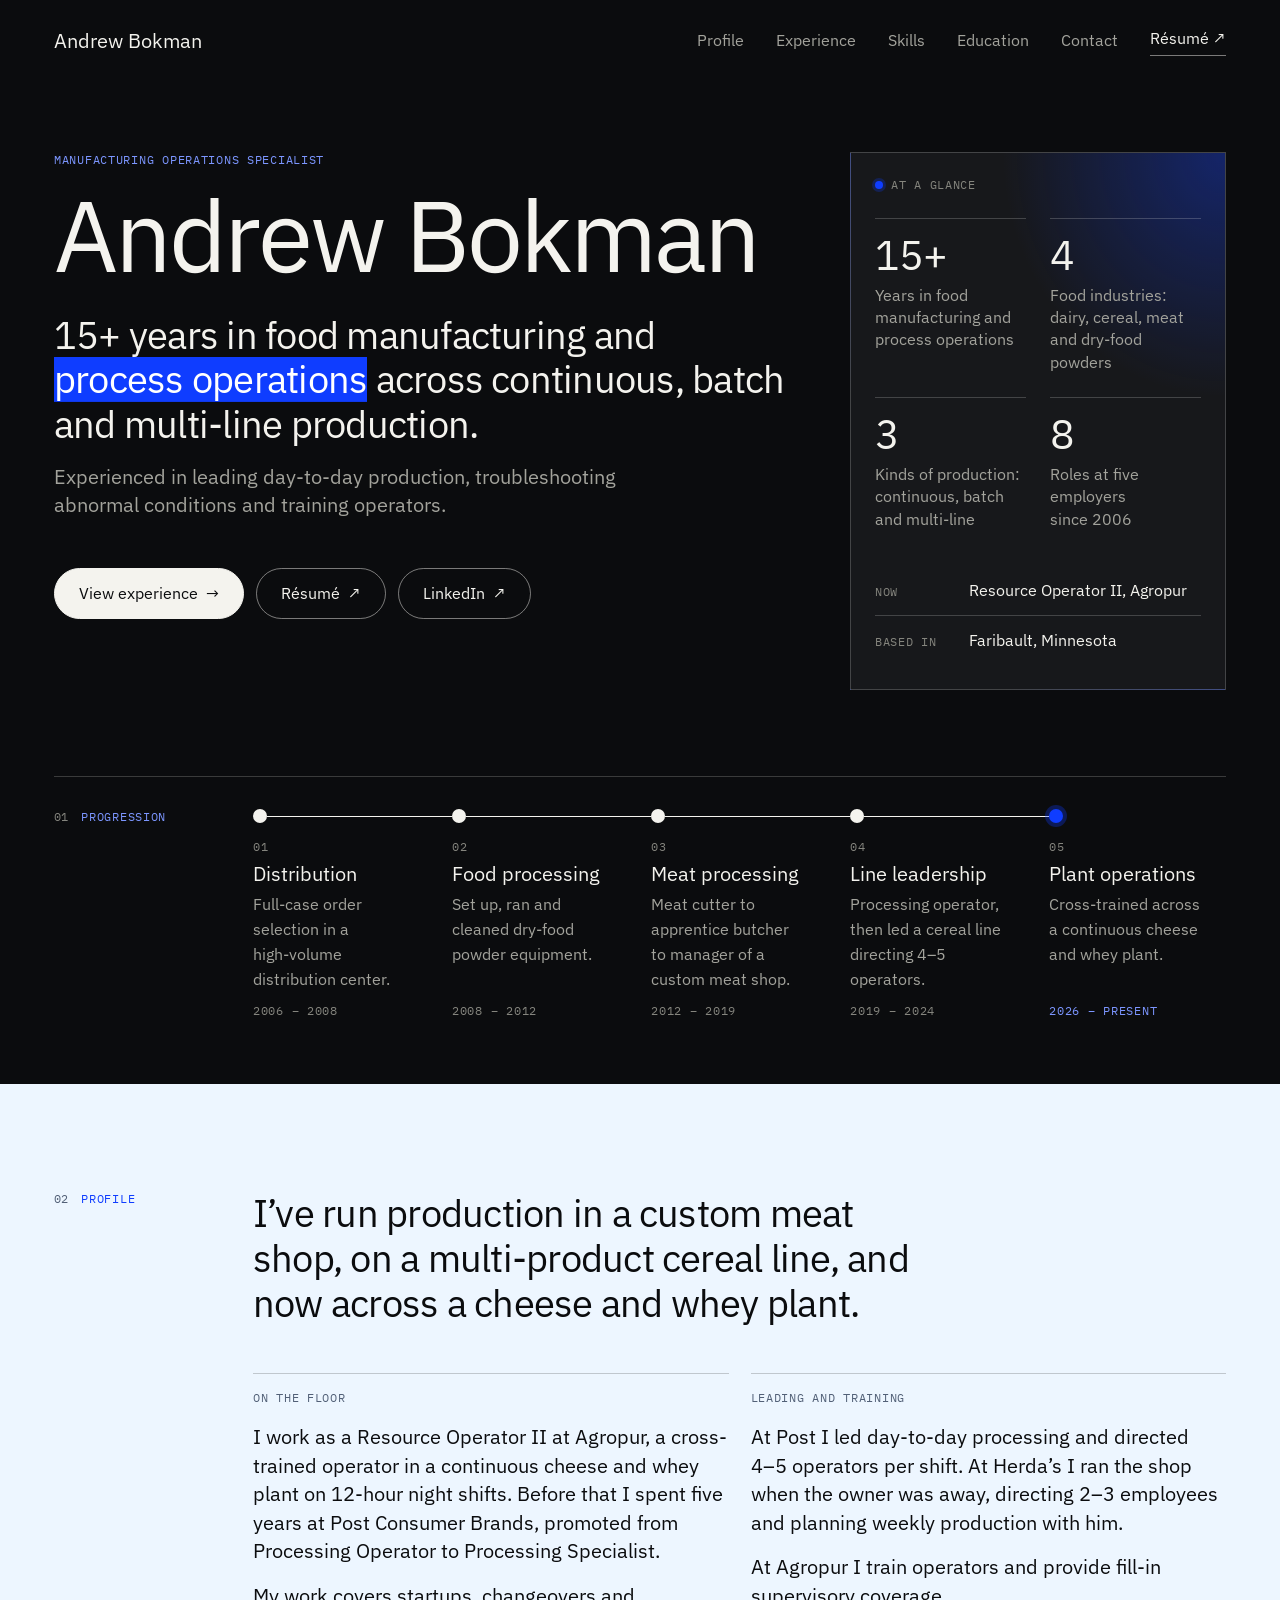
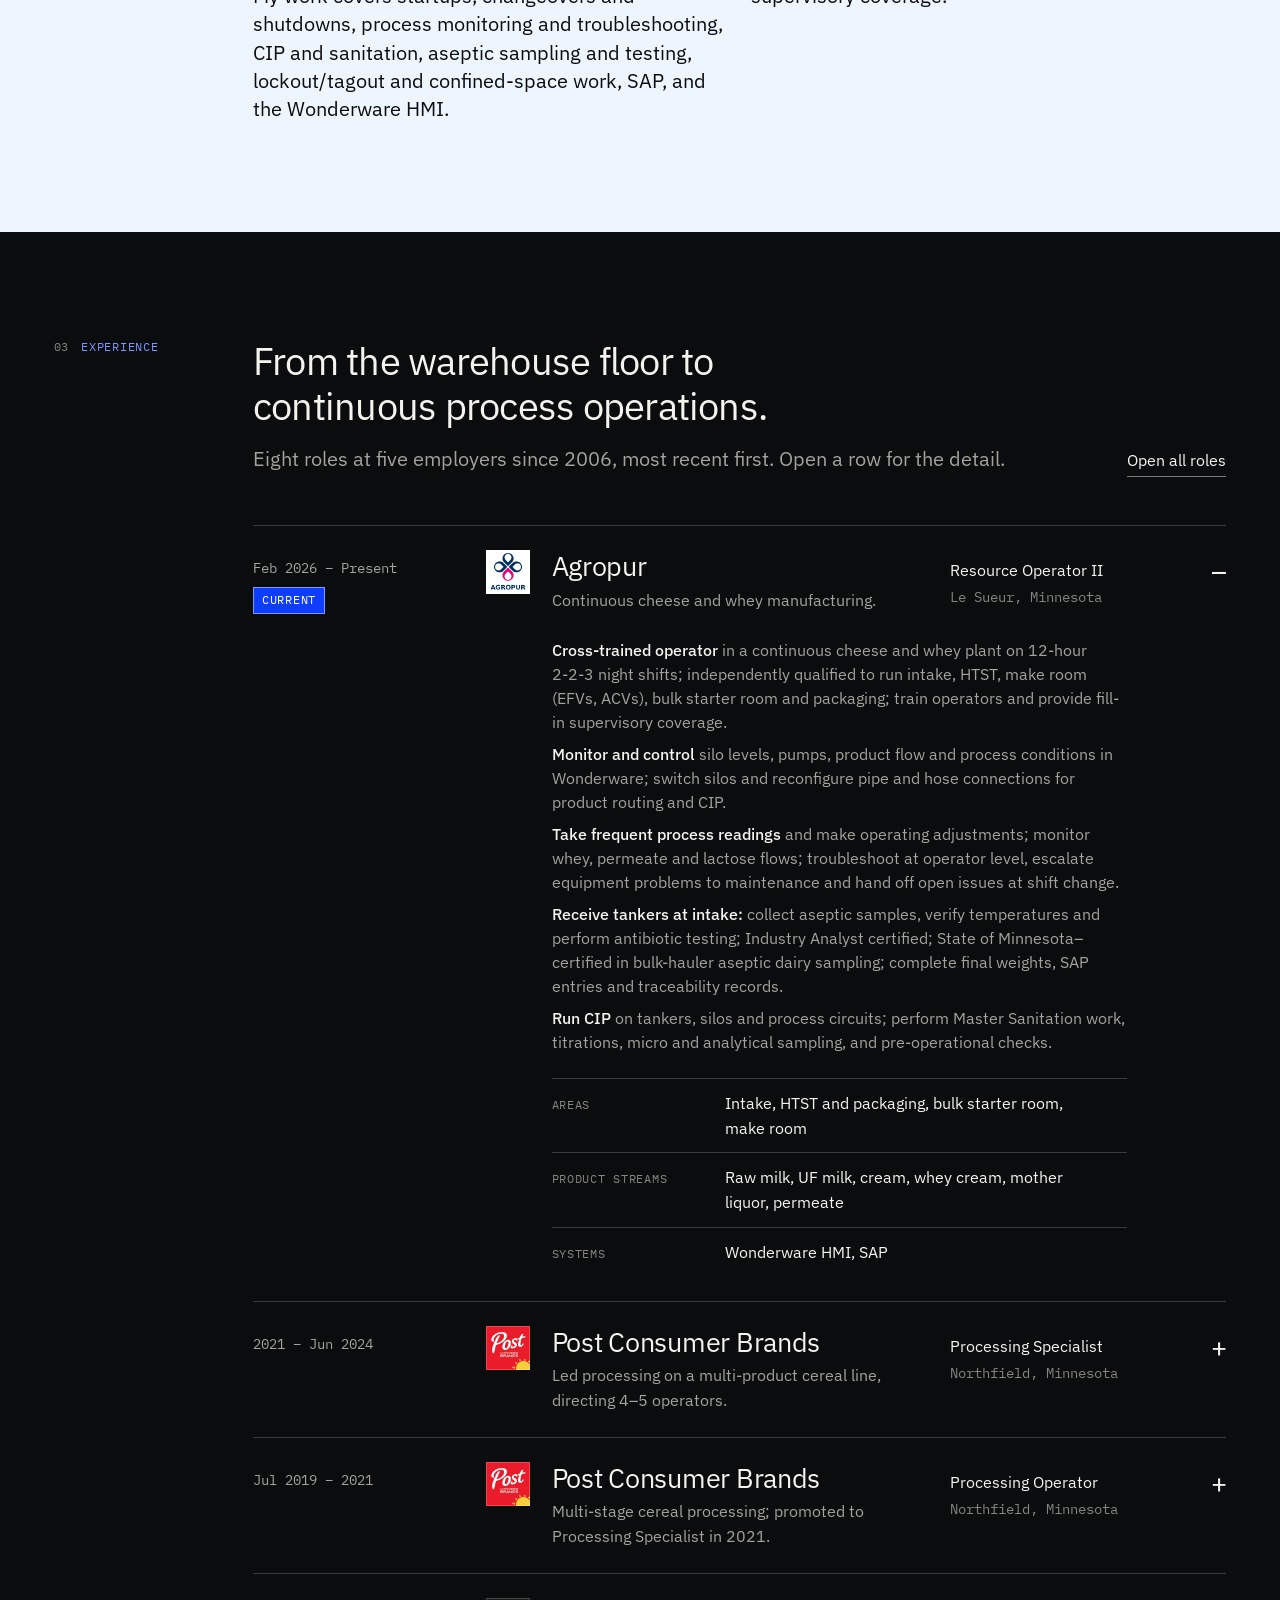
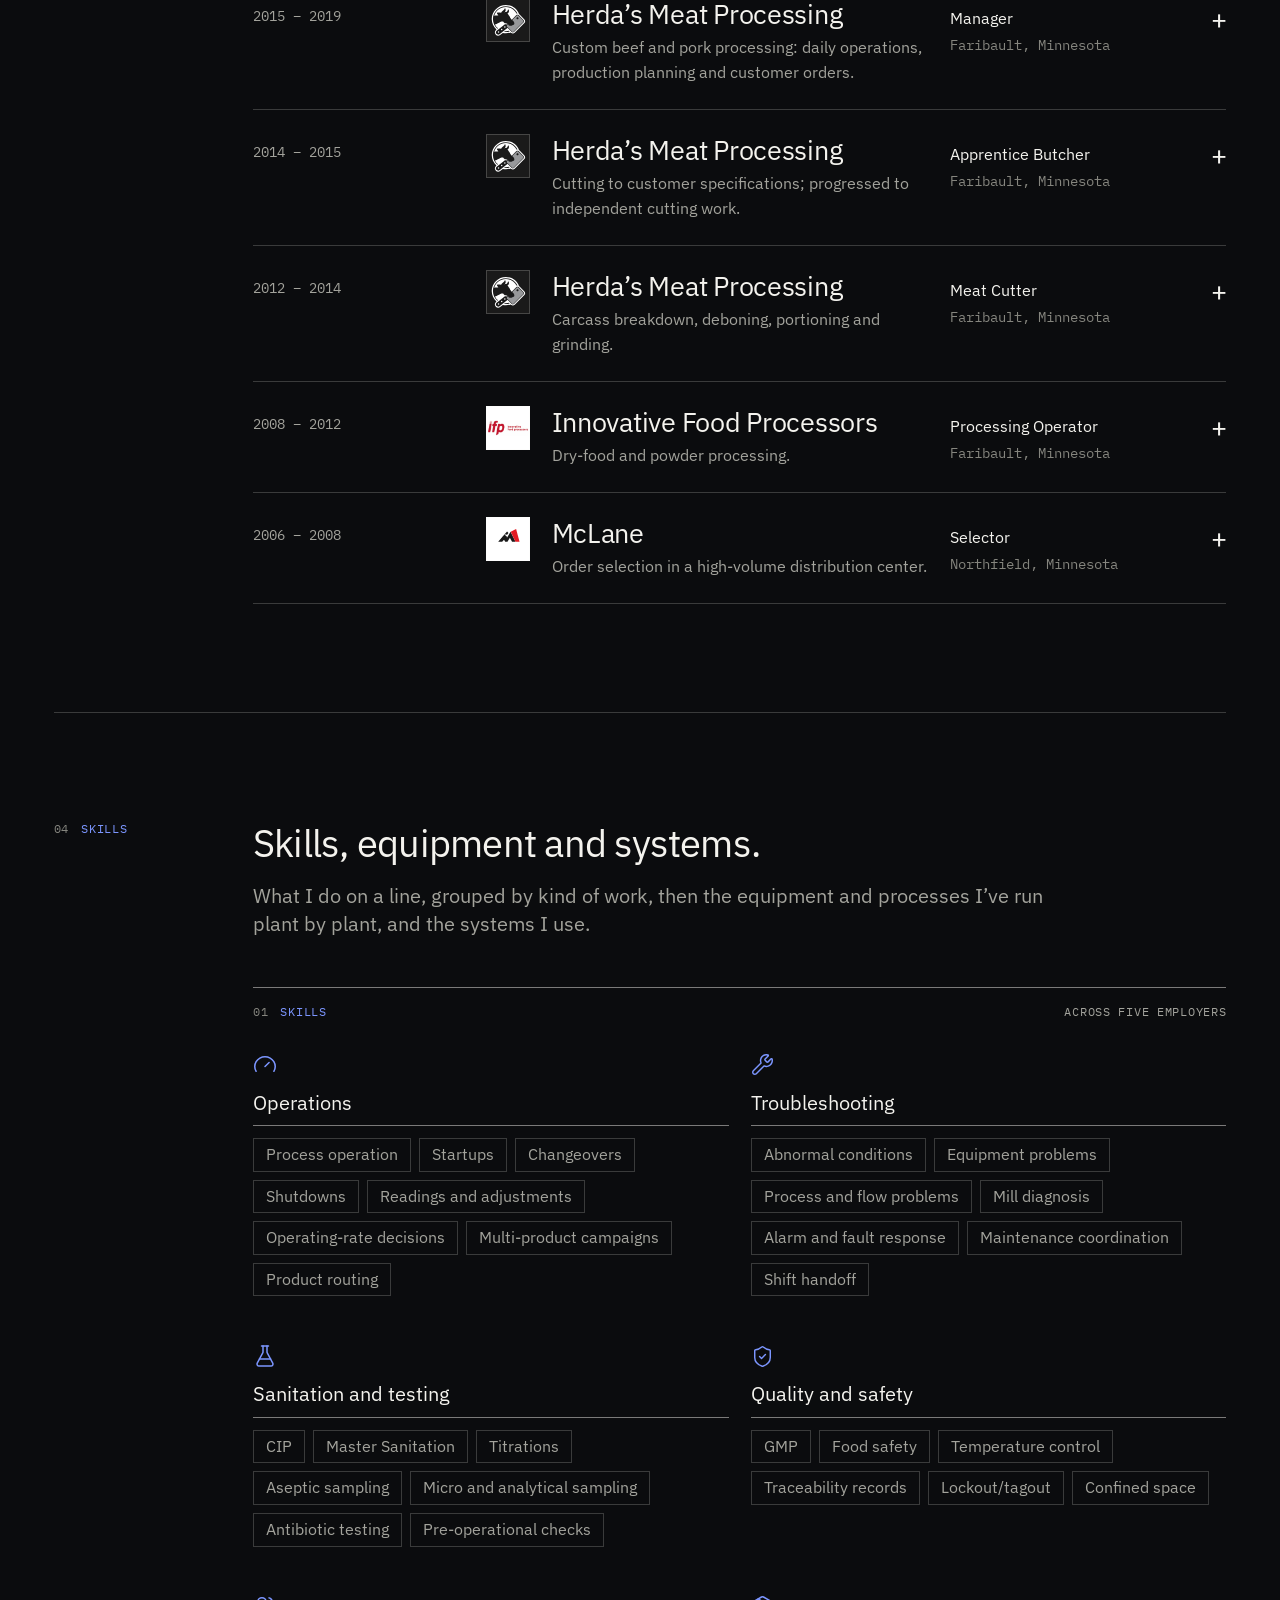
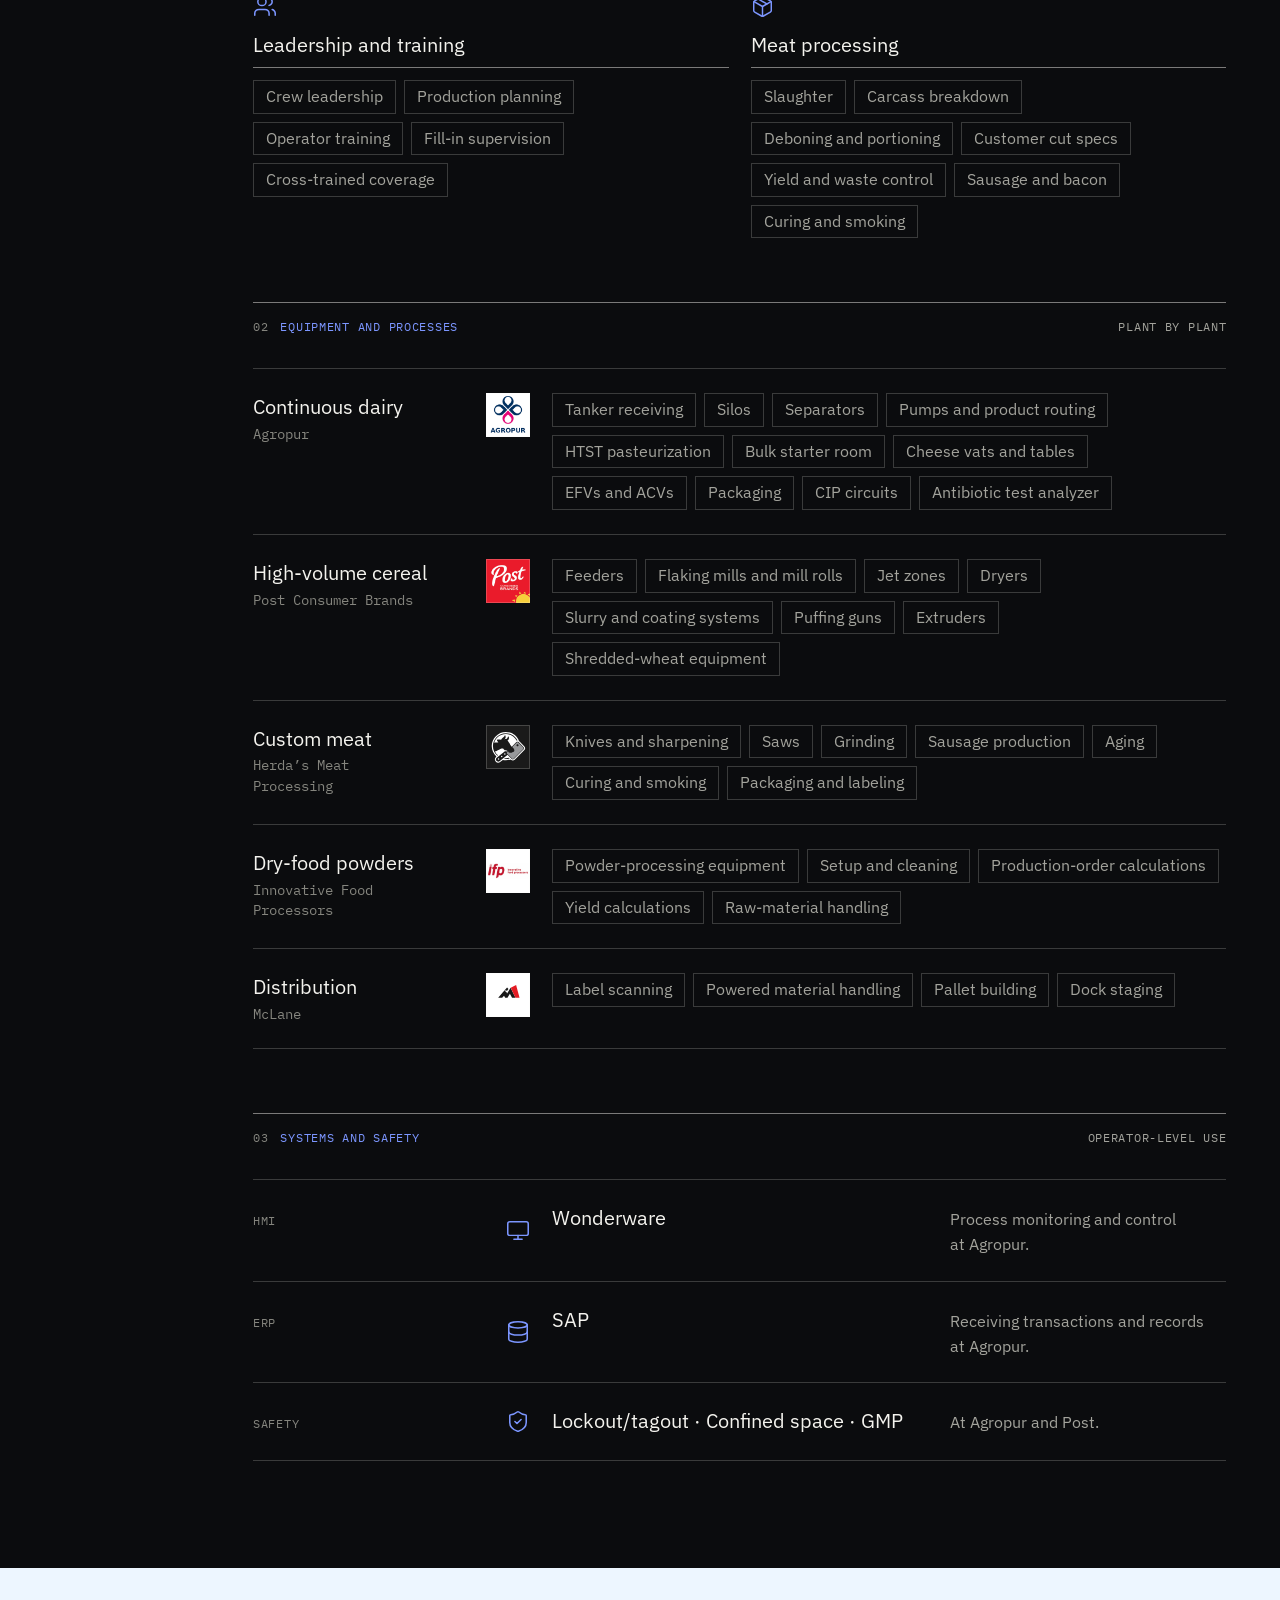
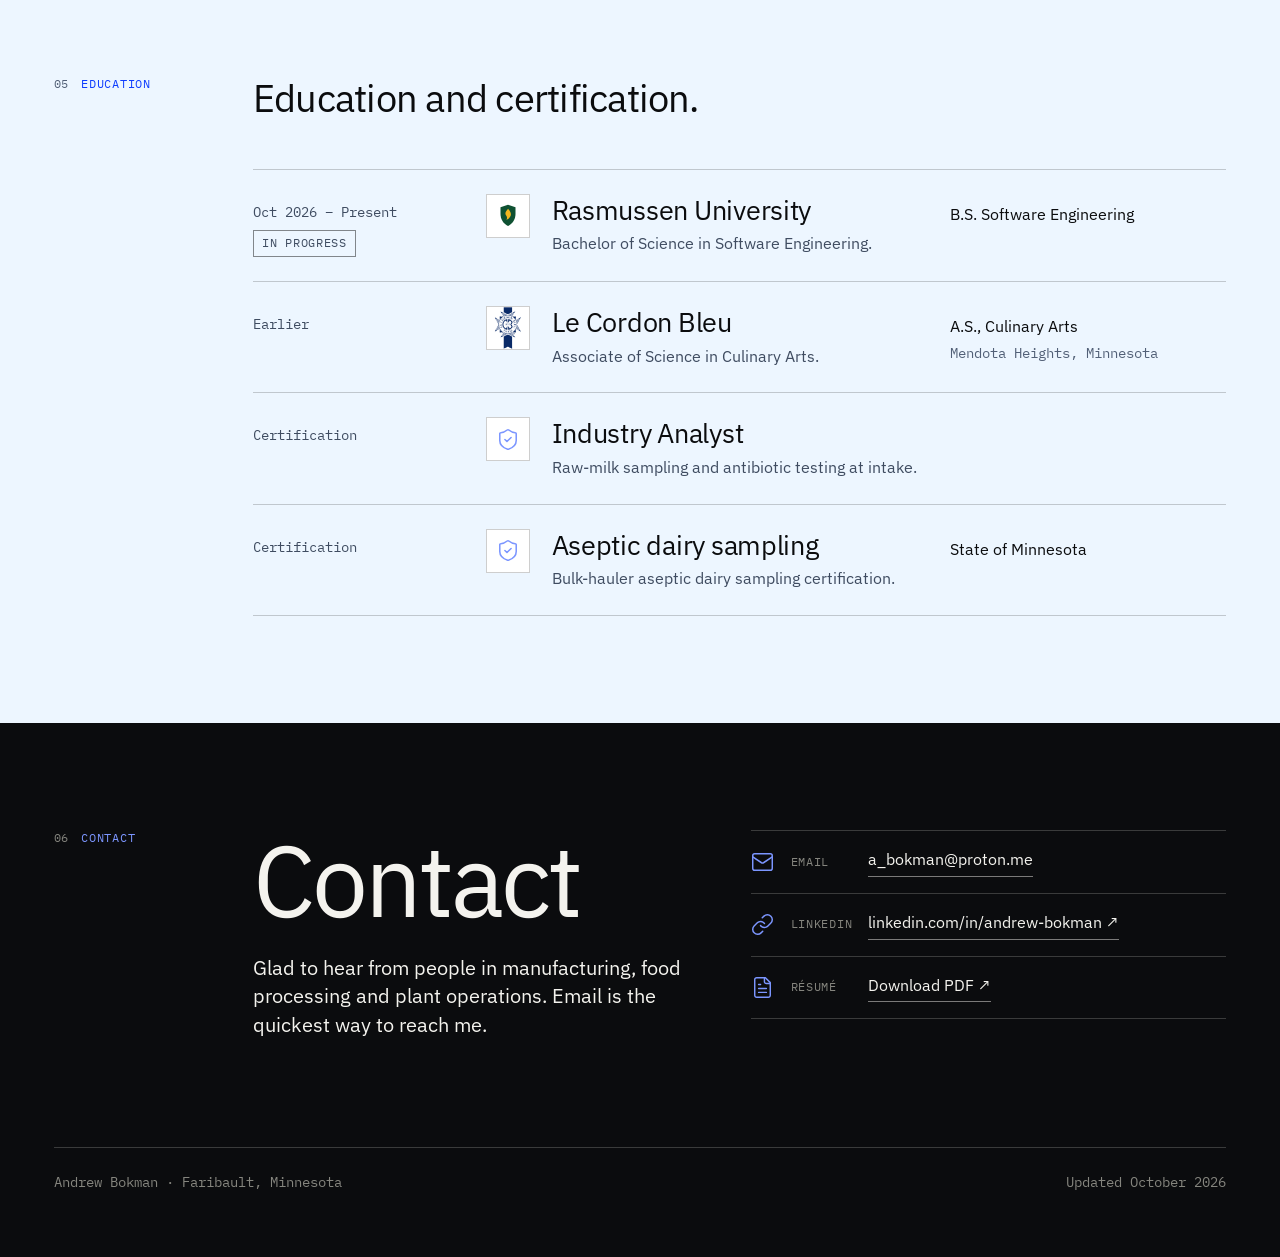
==== site/index.html @ dd25c3c6 "Make the At a glance panel more general and drop the shifts row Figures now show range: 15+ years, 4" ====
<!doctype html>
<html lang="en" class="no-js">
<head>
  <meta charset="utf-8">
  <meta name="viewport" content="width=device-width, initial-scale=1, viewport-fit=cover">
  <title>Andrew Bokman — Manufacturing Operations Specialist</title>
  <meta name="description" content="Manufacturing Operations Specialist with 15+ years in food manufacturing and process operations across continuous, batch and multi-line production. Resource Operator II at Agropur in Le Sueur, Minnesota.">
  <meta name="theme-color" content="#0b0c0e">
  <meta name="color-scheme" content="dark">
  <meta property="og:type" content="website">
  <meta property="og:title" content="Andrew Bokman — Manufacturing Operations Specialist">
  <meta property="og:description" content="15+ years in food manufacturing and process operations across continuous, batch and multi-line production.">
  <meta property="og:url" content="https://andrewbokman.work/">
  <meta property="og:site_name" content="Andrew Bokman">
  <meta property="og:image" content="https://andrewbokman.work/assets/andrew-bokman-social-preview.png">
  <meta property="og:image:secure_url" content="https://andrewbokman.work/assets/andrew-bokman-social-preview.png">
  <meta property="og:image:type" content="image/png">
  <meta property="og:image:width" content="1200">
  <meta property="og:image:height" content="630">
  <meta property="og:image:alt" content="Andrew Bokman — Manufacturing Operations Specialist">
  <meta name="twitter:card" content="summary_large_image">
  <meta name="twitter:title" content="Andrew Bokman — Manufacturing Operations Specialist">
  <meta name="twitter:description" content="15+ years in food manufacturing and process operations across continuous, batch and multi-line production.">
  <meta name="twitter:image" content="https://andrewbokman.work/assets/andrew-bokman-social-preview.png">
  <meta name="twitter:image:alt" content="Andrew Bokman — Manufacturing Operations Specialist">
  <link rel="canonical" href="https://andrewbokman.work/">
  <link rel="icon" href="assets/favicon.svg" type="image/svg+xml">
  <script>document.documentElement.className = 'js';</script>
  <link rel="preconnect" href="https://fonts.googleapis.com">
  <link rel="preconnect" href="https://fonts.gstatic.com" crossorigin>
  <link rel="stylesheet" href="https://fonts.googleapis.com/css2?family=IBM+Plex+Mono&family=IBM+Plex+Sans:wght@400;500&display=swap">
  <!-- The arrows used in links are not in the standard Latin font file, so they are requested separately. -->
  <link rel="stylesheet" href="https://fonts.googleapis.com/css2?family=IBM+Plex+Sans:wght@400&text=%E2%86%92%E2%86%97&display=swap">
  <link rel="stylesheet" href="css/tokens.css">
  <link rel="stylesheet" href="css/site.css">
</head>
<body>
  <a class="skip-link t-body" href="#main">Skip to content</a>

  <!-- HEADER -->
  <header class="header">
    <div class="container header__inner">
      <a class="header__name t-body-large" href="#top">Andrew Bokman</a>
      <nav class="header__nav" aria-label="Main">
        <ul class="header__links t-body">
          <li><a class="nav-link" href="#profile">Profile</a></li>
          <li><a class="nav-link" href="#experience">Experience</a></li>
          <li><a class="nav-link" href="#skills">Skills</a></li>
          <li><a class="nav-link" href="#education">Education</a></li>
          <li><a class="nav-link" href="#contact">Contact</a></li>
        </ul>
        <a class="text-link header__resume t-body" href="assets/Andrew-Bokman-Resume.pdf">Résumé <span aria-hidden="true">↗</span></a>
        <button class="text-link header__menu-button t-body" type="button" aria-haspopup="dialog" aria-controls="menu">Menu</button>
      </nav>
    </div>
  </header>

  <!-- MOBILE MENU -->
  <dialog class="menu" id="menu" aria-label="Menu">
    <div class="menu__top">
      <div class="menu__header">
        <span class="t-body-large">Andrew Bokman</span>
        <button class="text-link t-body" type="button" data-menu-close>Close</button>
      </div>
      <ul class="menu__links t-statement">
        <li><a href="#profile">Profile <span class="t-body-large is-secondary" aria-hidden="true">→</span></a></li>
        <li><a href="#experience">Experience <span class="t-body-large is-secondary" aria-hidden="true">→</span></a></li>
        <li><a href="#skills">Skills <span class="t-body-large is-secondary" aria-hidden="true">→</span></a></li>
        <li><a href="#education">Education <span class="t-body-large is-secondary" aria-hidden="true">→</span></a></li>
        <li><a href="#contact">Contact <span class="t-body-large is-secondary" aria-hidden="true">→</span></a></li>
      </ul>
    </div>
    <div class="menu__bottom">
      <p class="menu__actions t-body">
        <a class="text-link" href="assets/Andrew-Bokman-Resume.pdf">Résumé <span aria-hidden="true">↗</span></a>
        <a class="text-link" href="https://www.linkedin.com/in/andrew-bokman-15a90b441/">LinkedIn <span aria-hidden="true">↗</span></a>
      </p>
      <a class="text-link t-mono is-secondary" href="mailto:a_bokman@proton.me">a_bokman@proton.me</a>
    </div>
  </dialog>

  <main id="main">
    <!-- HERO -->
    <section class="hero" id="top" aria-label="Introduction">
      <div class="container">
        <div class="page-grid hero__grid">
          <div class="hero__text">
            <div class="hero__identity">
              <p class="hero__role t-label">Manufacturing Operations Specialist</p>
              <h1 class="hero__name t-display">Andrew Bokman</h1>
              <p class="hero__statement t-statement">15+ years in food manufacturing and <span class="highlight">process operations</span> across continuous, batch and multi-line production.</p>
              <p class="hero__summary t-body-large is-secondary">Experienced in leading day-to-day production, troubleshooting abnormal conditions and training operators.</p>
            </div>
            <p class="hero__actions t-body">
              <a class="btn btn--primary" href="#experience">View experience <span aria-hidden="true">→</span></a>
              <a class="btn btn--secondary" href="assets/Andrew-Bokman-Resume.pdf">Résumé <span aria-hidden="true">↗</span></a>
              <a class="btn btn--secondary" href="https://www.linkedin.com/in/andrew-bokman-15a90b441/">LinkedIn <span aria-hidden="true">↗</span></a>
            </p>
          </div>

          <!-- AT A GLANCE. The range of the work in four figures, each taken from the résumé. -->
          <aside class="hero__aside" aria-labelledby="glance-title">
            <div class="glance">
              <h2 class="glance__title t-label" id="glance-title">At a glance</h2>
              <dl class="stats">
                <div class="stat"><dt class="stat__label t-body">Years in food manufacturing and process operations</dt><dd class="stat__value">15+</dd></div>
                <div class="stat"><dt class="stat__label t-body">Food industries: dairy, cereal, meat and dry-⁠food powders</dt><dd class="stat__value">4</dd></div>
                <div class="stat"><dt class="stat__label t-body">Kinds of production: continuous, batch and multi-⁠line</dt><dd class="stat__value">3</dd></div>
                <div class="stat"><dt class="stat__label t-body">Roles at five employers since 2006</dt><dd class="stat__value">8</dd></div>
              </dl>
              <dl class="facts">
                <div class="fact"><dt class="t-label">Now</dt><dd class="t-body">Resource Operator II, Agropur</dd></div>
                <div class="fact"><dt class="t-label">Based in</dt><dd class="t-body">Faribault, Minnesota</dd></div>
              </dl>
            </div>
          </aside>
        </div>
      </div>
    </section>

    <!-- 01 PROGRESSION -->
    <section class="progression" aria-labelledby="progression-label">
      <div class="container">
        <div class="page-grid section-grid section-grid--ruled section-grid--compact">
          <h2 class="section-label t-label" id="progression-label"><span class="section-label__index">01</span><span class="section-label__name">Progression</span></h2>
          <div class="section-main">
            <ol class="stages">
              <li class="stage">
                <span class="stage__track" aria-hidden="true"><span class="stage__marker"></span><span class="stage__connector"></span></span>
                <span class="stage__index t-label is-tertiary">01</span>
                <h3 class="stage__title t-body-large">Distribution</h3>
                <p class="stage__text t-body is-secondary">Full-case order selection in a high-volume distribution center.</p>
                <span class="stage__status t-label is-tertiary">2006 – 2008</span>
              </li>
              <li class="stage">
                <span class="stage__track" aria-hidden="true"><span class="stage__marker"></span><span class="stage__connector"></span></span>
                <span class="stage__index t-label is-tertiary">02</span>
                <h3 class="stage__title t-body-large">Food processing</h3>
                <p class="stage__text t-body is-secondary">Set up, ran and cleaned dry-food powder equipment.</p>
                <span class="stage__status t-label is-tertiary">2008 – 2012</span>
              </li>
              <li class="stage">
                <span class="stage__track" aria-hidden="true"><span class="stage__marker"></span><span class="stage__connector"></span></span>
                <span class="stage__index t-label is-tertiary">03</span>
                <h3 class="stage__title t-body-large">Meat processing</h3>
                <p class="stage__text t-body is-secondary">Meat cutter to apprentice butcher to manager of a custom meat shop.</p>
                <span class="stage__status t-label is-tertiary">2012 – 2019</span>
              </li>
              <li class="stage">
                <span class="stage__track" aria-hidden="true"><span class="stage__marker"></span><span class="stage__connector"></span></span>
                <span class="stage__index t-label is-tertiary">04</span>
                <h3 class="stage__title t-body-large">Line leadership</h3>
                <p class="stage__text t-body is-secondary">Processing operator, then led a cereal line directing 4–⁠5 operators.</p>
                <span class="stage__status t-label is-tertiary">2019 – 2024</span>
              </li>
              <li class="stage stage--current">
                <span class="stage__track" aria-hidden="true"><span class="stage__marker"></span><span class="stage__connector"></span></span>
                <span class="stage__index t-label is-tertiary">05</span>
                <h3 class="stage__title t-body-large">Plant operations</h3>
                <p class="stage__text t-body is-secondary">Cross-trained across a continuous cheese and whey plant.</p>
                <span class="stage__status t-label">2026 – Present</span>
              </li>
            </ol>
          </div>
        </div>
      </div>
    </section>

    <!-- 02 PROFILE (light) -->
    <section class="theme-light" id="profile" aria-labelledby="profile-label">
      <div class="container">
        <div class="page-grid section-grid">
          <p class="section-label t-label" id="profile-label"><span class="section-label__index">02</span><span class="section-label__name">Profile</span></p>
          <div class="section-main">
            <h2 class="profile__lead t-statement">I’ve run production in a custom meat shop, on a multi-product cereal line, and now across a cheese and whey plant.</h2>
            <div class="profile__columns">
              <div class="profile__column">
                <h3 class="t-label is-tertiary">On the floor</h3>
                <p class="t-body-large">I work as a Resource Operator II at Agropur, a cross-trained operator in a continuous cheese and whey plant on 12-⁠hour night shifts. Before that I spent five years at Post Consumer Brands, promoted from Processing Operator to Processing Specialist.</p>
                <p class="t-body-large">My work covers startups, changeovers and shutdowns, process monitoring and troubleshooting, CIP and sanitation, aseptic sampling and testing, lockout/tagout and confined-space work, SAP, and the Wonderware HMI.</p>
              </div>
              <div class="profile__column">
                <h3 class="t-label is-tertiary">Leading and training</h3>
                <p class="t-body-large">At Post I led day-to-day processing and directed 4–⁠5 operators per shift. At Herda’s I ran the shop when the owner was away, directing 2–⁠3 employees and planning weekly production with him.</p>
                <p class="t-body-large">At Agropur I train operators and provide fill-in supervisory coverage.</p>
              </div>
            </div>
          </div>
        </div>
      </div>
    </section>

    <!-- 03 EXPERIENCE
         To add a role: copy one <details class="index-row"> block, paste it at the top of the list,
         and edit the text. Add the word "open" after class="index-row" on the role that should start expanded.
         In each bullet, wrap the first few words in <strong> to make them the lead-in.
         The <dl class="row-facts"> under the bullets is optional: delete it for a role with nothing to add. -->
    <section id="experience" aria-labelledby="experience-label">
      <div class="container">
        <div class="page-grid section-grid">
          <p class="section-label t-label" id="experience-label"><span class="section-label__index">03</span><span class="section-label__name">Experience</span></p>
          <div class="section-main">
            <div class="section-heading">
              <h2 class="t-statement">From the warehouse floor to continuous process operations.</h2>
              <div class="section-heading__row">
                <p class="t-body-large is-secondary">Eight roles at five employers since 2006, most recent first. Open a row for the detail.</p>
                <button class="text-link rows-toggle t-body" type="button" data-rows-toggle aria-controls="roles">Open all roles</button>
              </div>
            </div>
            <div class="index-list" id="roles">
              <details class="index-row" open>
                <summary>
                  <span class="index-row__head">
                    <span class="index-row__years"><span class="t-mono">Feb 2026 – Present</span><span class="tag tag--solid t-label">Current</span></span>
                    <span class="logo logo--photo"><img src="assets/logos/agropur.png" alt="" width="44" height="44"></span>
                    <span class="index-row__main">
                      <span class="index-row__title t-heading" role="heading" aria-level="3">Agropur</span>
                      <span class="index-row__summary t-body">Continuous cheese and whey manufacturing.</span>
                    </span>
                    <span class="index-row__side">
                      <span class="index-row__role t-body">Resource Operator II</span>
                      <span class="index-row__location t-mono">Le Sueur, Minnesota</span>
                    </span>
                    <span class="index-row__toggle t-heading" aria-hidden="true"></span>
                  </span>
                </summary>
                <div class="index-row__body">
                  <ul class="index-row__highlights t-list">
                    <li><strong>Cross-trained operator</strong> in a continuous cheese and whey plant on 12-⁠hour 2-⁠2-⁠3 night shifts; independently qualified to run intake, HTST, make room (EFVs, ACVs), bulk starter room and packaging; train operators and provide fill-in supervisory coverage.</li>
                    <li><strong>Monitor and control</strong> silo levels, pumps, product flow and process conditions in Wonderware; switch silos and reconfigure pipe and hose connections for product routing and CIP.</li>
                    <li><strong>Take frequent process readings</strong> and make operating adjustments; monitor whey, permeate and lactose flows; troubleshoot at operator level, escalate equipment problems to maintenance and hand off open issues at shift change.</li>
                    <li><strong>Receive tankers at intake:</strong> collect aseptic samples, verify temperatures and perform antibiotic testing; Industry Analyst certified; State of Minnesota–certified in bulk-hauler aseptic dairy sampling; complete final weights, SAP entries and traceability records.</li>
                    <li><strong>Run CIP</strong> on tankers, silos and process circuits; perform Master Sanitation work, titrations, micro and analytical sampling, and pre-operational checks.</li>
                  </ul>
                  <dl class="row-facts">
                    <div class="row-fact"><dt class="t-label">Areas</dt><dd class="t-body">Intake, HTST and packaging, bulk starter room, make room</dd></div>
                    <div class="row-fact"><dt class="t-label">Product streams</dt><dd class="t-body">Raw milk, UF milk, cream, whey cream, mother liquor, permeate</dd></div>
                    <div class="row-fact"><dt class="t-label">Systems</dt><dd class="t-body">Wonderware HMI, SAP</dd></div>
                  </dl>
                </div>
              </details>

              <details class="index-row">
                <summary>
                  <span class="index-row__head">
                    <span class="index-row__years"><span class="t-mono">2021 – Jun 2024</span></span>
                    <span class="logo logo--photo"><img src="assets/logos/post-consumer-brands.png" alt="" width="44" height="44"></span>
                    <span class="index-row__main">
                      <span class="index-row__title t-heading" role="heading" aria-level="3">Post Consumer Brands</span>
                      <span class="index-row__summary t-body">Led processing on a multi-product cereal line, directing 4–⁠5 operators.</span>
                    </span>
                    <span class="index-row__side">
                      <span class="index-row__role t-body">Processing Specialist</span>
                      <span class="index-row__location t-mono">Northfield, Minnesota</span>
                    </span>
                    <span class="index-row__toggle t-heading" aria-hidden="true"></span>
                  </span>
                </summary>
                <div class="index-row__body">
                  <ul class="index-row__highlights t-list">
                    <li><strong>Led day-to-day processing</strong> on a multi-product cereal line producing 55,000–⁠65,000 lb of finished product per 12-⁠hour shift, directing 4–⁠5 operators.</li>
                    <li><strong>Operated and troubleshot cereal-processing equipment</strong> including jet zones, mill rolls, slurry/coating systems, dryers, feeders, extruders, puffing guns and shredded-wheat equipment; planned startups, changeovers and shutdowns.</li>
                    <li><strong>Set production pace</strong> by weighing equipment condition, process stability, product quality, inventory and remaining targets, coordinating with maintenance, packaging and other departments to maintain production flow.</li>
                    <li><strong>Troubleshot issues across the entire processing phase,</strong> diagnosing equipment, process, product-quality and flow problems to restore stable production.</li>
                    <li><strong>Read mill behavior</strong> from how feed, roll condition, nip pressure, temperature and operating rate interact.</li>
                    <li><strong>Trained and coached processing operators</strong> on equipment, process and troubleshooting.</li>
                  </ul>
                  <dl class="row-facts">
                    <div class="row-fact"><dt class="t-label">Campaigns</dt><dd class="t-body">Corn Flakes, Sugar Frosted Flakes, Honey Bunches of Oats and Honey Bunches of Oats with Almonds, run between major cleans</dd></div>
                    <div class="row-fact"><dt class="t-label">Plant coverage</dt><dd class="t-body">Signed off on three processing phases; ran equipment in all three business units</dd></div>
                    <div class="row-fact"><dt class="t-label">Promoted</dt><dd class="t-body">From Processing Operator, 2021</dd></div>
                  </dl>
                </div>
              </details>

              <details class="index-row">
                <summary>
                  <span class="index-row__head">
                    <span class="index-row__years"><span class="t-mono">Jul 2019 – 2021</span></span>
                    <span class="logo logo--photo"><img src="assets/logos/post-consumer-brands.png" alt="" width="44" height="44"></span>
                    <span class="index-row__main">
                      <span class="index-row__title t-heading" role="heading" aria-level="3">Post Consumer Brands</span>
                      <span class="index-row__summary t-body">Multi-stage cereal processing; promoted to Processing Specialist in 2021.</span>
                    </span>
                    <span class="index-row__side">
                      <span class="index-row__role t-body">Processing Operator</span>
                      <span class="index-row__location t-mono">Northfield, Minnesota</span>
                    </span>
                    <span class="index-row__toggle t-heading" aria-hidden="true"></span>
                  </span>
                </summary>
                <div class="index-row__body">
                  <ul class="index-row__highlights t-list">
                    <li><strong>Operated feeders, flaking mills, dryers</strong> and downstream equipment on a multi-stage cereal line through startups, changeovers and shutdowns.</li>
                    <li><strong>Monitored the process from the HMI</strong> and responded to alarms, process deviations and equipment faults at operator level.</li>
                  </ul>
                </div>
              </details>

              <details class="index-row">
                <summary>
                  <span class="index-row__head">
                    <span class="index-row__years"><span class="t-mono">2015 – 2019</span></span>
                    <span class="logo logo--photo logo--dark"><img src="assets/logos/herdas-meat-processing.svg" alt="" width="44" height="44"></span>
                    <span class="index-row__main">
                      <span class="index-row__title t-heading" role="heading" aria-level="3">Herda’s Meat Processing</span>
                      <span class="index-row__summary t-body">Custom beef and pork processing: daily operations, production planning and customer orders.</span>
                    </span>
                    <span class="index-row__side">
                      <span class="index-row__role t-body">Manager</span>
                      <span class="index-row__location t-mono">Faribault, Minnesota</span>
                    </span>
                    <span class="index-row__toggle t-heading" aria-hidden="true"></span>
                  </span>
                </summary>
                <div class="index-row__body">
                  <ul class="index-row__highlights t-list">
                    <li><strong>Ran day-to-day shop operations</strong> when the owner was absent, directing 2–⁠3 employees and coordinating production, customer orders, pickups and payments.</li>
                    <li><strong>Planned weekly production</strong> with the owner, scheduled cattle and hog processing within shop capacity, trained employees and managed changing daily priorities.</li>
                    <li><strong>Performed the full processing operation hands-on,</strong> including slaughter, aging, carcass breakdown, custom cutting, grinding, sausage and bacon production, packaging, sanitation and equipment operation.</li>
                    <li><strong>Opened the shop</strong> and started daily production before the owner arrived; made farm visits to help judge when cattle were ready for processing.</li>
                  </ul>
                  <dl class="row-facts">
                    <div class="row-fact"><dt class="t-label">Products</dt><dd class="t-body">Custom beef and pork cuts, ground meat, sausage, cured and smoked bacon</dd></div>
                    <div class="row-fact"><dt class="t-label">Crew</dt><dd class="t-body">2–⁠3 employees</dd></div>
                  </dl>
                </div>
              </details>

              <details class="index-row">
                <summary>
                  <span class="index-row__head">
                    <span class="index-row__years"><span class="t-mono">2014 – 2015</span></span>
                    <span class="logo logo--photo logo--dark"><img src="assets/logos/herdas-meat-processing.svg" alt="" width="44" height="44"></span>
                    <span class="index-row__main">
                      <span class="index-row__title t-heading" role="heading" aria-level="3">Herda’s Meat Processing</span>
                      <span class="index-row__summary t-body">Cutting to customer specifications; progressed to independent cutting work.</span>
                    </span>
                    <span class="index-row__side">
                      <span class="index-row__role t-body">Apprentice Butcher</span>
                      <span class="index-row__location t-mono">Faribault, Minnesota</span>
                    </span>
                    <span class="index-row__toggle t-heading" aria-hidden="true"></span>
                  </span>
                </summary>
                <div class="index-row__body">
                  <ul class="index-row__highlights t-list">
                    <li><strong>Developed proficiency in knife handling and sharpening</strong> and the safe operation of saws and meat-processing equipment while progressing to independent cutting work.</li>
                    <li><strong>Followed customer cut specifications</strong> while inspecting meat quality, controlling yield and minimizing product waste.</li>
                    <li><strong>Maintained food-safety standards</strong> for sanitation, temperature control, storage and traceability throughout processing.</li>
                    <li><strong>Received, weighed, packaged and labeled</strong> meat products and tracked inventory.</li>
                    <li><strong>Learned curing, smoking and preservation methods</strong>, along with merchandising and customer service.</li>
                  </ul>
                </div>
              </details>

              <details class="index-row">
                <summary>
                  <span class="index-row__head">
                    <span class="index-row__years"><span class="t-mono">2012 – 2014</span></span>
                    <span class="logo logo--photo logo--dark"><img src="assets/logos/herdas-meat-processing.svg" alt="" width="44" height="44"></span>
                    <span class="index-row__main">
                      <span class="index-row__title t-heading" role="heading" aria-level="3">Herda’s Meat Processing</span>
                      <span class="index-row__summary t-body">Carcass breakdown, deboning, portioning and grinding.</span>
                    </span>
                    <span class="index-row__side">
                      <span class="index-row__role t-body">Meat Cutter</span>
                      <span class="index-row__location t-mono">Faribault, Minnesota</span>
                    </span>
                    <span class="index-row__toggle t-heading" aria-hidden="true"></span>
                  </span>
                </summary>
                <div class="index-row__body">
                  <ul class="index-row__highlights t-list">
                    <li><strong>Broke down whole carcasses</strong> into primals and subprimals.</li>
                    <li><strong>Deboned, trimmed, sliced and portioned</strong> meat into standard retail cuts.</li>
                    <li><strong>Ground meat</strong> and prepared hamburger, sausage and other processed products.</li>
                    <li><strong>Built knowledge</strong> of beef and pork anatomy, cutting methods and fabrication.</li>
                  </ul>
                </div>
              </details>

              <details class="index-row">
                <summary>
                  <span class="index-row__head">
                    <span class="index-row__years"><span class="t-mono">2008 – 2012</span></span>
                    <span class="logo logo--photo"><img src="assets/logos/innovative-food-processors.png" alt="" width="44" height="44"></span>
                    <span class="index-row__main">
                      <span class="index-row__title t-heading" role="heading" aria-level="3">Innovative Food Processors</span>
                      <span class="index-row__summary t-body">Dry-food and powder processing.</span>
                    </span>
                    <span class="index-row__side">
                      <span class="index-row__role t-body">Processing Operator</span>
                      <span class="index-row__location t-mono">Faribault, Minnesota</span>
                    </span>
                    <span class="index-row__toggle t-heading" aria-hidden="true"></span>
                  </span>
                </summary>
                <div class="index-row__body">
                  <ul class="index-row__highlights t-list">
                    <li><strong>Set up, ran and cleaned</strong> dry-food powder-processing equipment; calculated production-order quantities and yields.</li>
                    <li><strong>Handled raw materials and finished product</strong> and supported material and warehouse movement.</li>
                  </ul>
                </div>
              </details>

              <details class="index-row">
                <summary>
                  <span class="index-row__head">
                    <span class="index-row__years"><span class="t-mono">2006 – 2008</span></span>
                    <span class="logo logo--mclane"><span class="logo__clip"><img src="assets/logos/mclane.svg" alt=""></span></span>
                    <span class="index-row__main">
                      <span class="index-row__title t-heading" role="heading" aria-level="3">McLane</span>
                      <span class="index-row__summary t-body">Order selection in a high-volume distribution center.</span>
                    </span>
                    <span class="index-row__side">
                      <span class="index-row__role t-body">Selector</span>
                      <span class="index-row__location t-mono">Northfield, Minnesota</span>
                    </span>
                    <span class="index-row__toggle t-heading" aria-hidden="true"></span>
                  </span>
                </summary>
                <div class="index-row__body">
                  <ul class="index-row__highlights t-list">
                    <li><strong>Selected full-case orders,</strong> scanning labels to confirm slot, product and quantity; built pallets and moved them to the dock with powered equipment.</li>
                    <li><strong>Worked to order-accuracy and safety requirements,</strong> preventing injury and product damage.</li>
                  </ul>
                </div>
              </details>
            </div>
          </div>
        </div>
      </div>
    </section>

    <!-- 04 SKILLS -->
    <section id="skills" aria-labelledby="skills-label">
      <div class="container">
        <div class="page-grid section-grid section-grid--ruled">
          <p class="section-label t-label" id="skills-label"><span class="section-label__index">04</span><span class="section-label__name">Skills</span></p>
          <div class="section-main">
            <div class="section-heading">
              <h2 class="t-statement">Skills, equipment and systems.</h2>
              <p class="measure t-body-large is-secondary">What I do on a line, grouped by kind of work, then the equipment and processes I’ve run plant by plant, and the systems I use.</p>
            </div>

            <div class="blocks">
              <!-- Skills -->
              <div class="block">
                <div class="block__header t-label">
                  <h3 class="block__title t-label"><span class="is-tertiary">01</span><span class="is-accent">Skills</span></h3>
                  <span class="is-secondary">Across five employers</span>
                </div>
                <ul class="cap-groups">
                  <li class="cap-group">
                    <span class="icon icon--gauge"><img src="assets/icons/gauge.svg" alt=""></span>
                    <h4 class="cap-group__title t-body-large">Operations</h4>
                    <ul class="tags t-body"><li>Process operation</li><li>Startups</li><li>Changeovers</li><li>Shutdowns</li><li>Readings and adjustments</li><li>Operating-rate decisions</li><li>Multi-product campaigns</li><li>Product routing</li></ul>
                  </li>
                  <li class="cap-group">
                    <span class="icon icon--wrench"><img src="assets/icons/wrench.svg" alt=""></span>
                    <h4 class="cap-group__title t-body-large">Troubleshooting</h4>
                    <ul class="tags t-body"><li>Abnormal conditions</li><li>Equipment problems</li><li>Process and flow problems</li><li>Mill diagnosis</li><li>Alarm and fault response</li><li>Maintenance coordination</li><li>Shift handoff</li></ul>
                  </li>
                  <li class="cap-group">
                    <span class="icon icon--flask-conical"><img src="assets/icons/flask-conical.svg" alt=""></span>
                    <h4 class="cap-group__title t-body-large">Sanitation and testing</h4>
                    <ul class="tags t-body"><li>CIP</li><li>Master Sanitation</li><li>Titrations</li><li>Aseptic sampling</li><li>Micro and analytical sampling</li><li>Antibiotic testing</li><li>Pre-operational checks</li></ul>
                  </li>
                  <li class="cap-group">
                    <span class="icon icon--shield-check"><img src="assets/icons/shield-check.svg" alt=""></span>
                    <h4 class="cap-group__title t-body-large">Quality and safety</h4>
                    <ul class="tags t-body"><li>GMP</li><li>Food safety</li><li>Temperature control</li><li>Traceability records</li><li>Lockout/tagout</li><li>Confined space</li></ul>
                  </li>
                  <li class="cap-group">
                    <span class="icon icon--users"><img src="assets/icons/users.svg" alt=""></span>
                    <h4 class="cap-group__title t-body-large">Leadership and training</h4>
                    <ul class="tags t-body"><li>Crew leadership</li><li>Production planning</li><li>Operator training</li><li>Fill-in supervision</li><li>Cross-trained coverage</li></ul>
                  </li>
                  <li class="cap-group">
                    <span class="icon icon--package"><img src="assets/icons/package.svg" alt=""></span>
                    <h4 class="cap-group__title t-body-large">Meat processing</h4>
                    <ul class="tags t-body"><li>Slaughter</li><li>Carcass breakdown</li><li>Deboning and portioning</li><li>Customer cut specs</li><li>Yield and waste control</li><li>Sausage and bacon</li><li>Curing and smoking</li></ul>
                  </li>
                </ul>
              </div>

              <!-- Equipment and processes, plant by plant -->
              <div class="block">
                <div class="block__header t-label">
                  <h3 class="block__title t-label"><span class="is-tertiary">02</span><span class="is-accent">Equipment and processes</span></h3>
                  <span class="is-secondary">Plant by plant</span>
                </div>
                <ul class="equip-rows">
                  <li class="equip-row">
                    <span class="equip-row__label"><span class="equip-row__kind t-body-large">Continuous dairy</span><span class="equip-row__where t-mono">Agropur</span></span>
                    <span class="logo logo--photo"><img src="assets/logos/agropur.png" alt="" width="44" height="44"></span>
                    <ul class="tags t-body"><li>Tanker receiving</li><li>Silos</li><li>Separators</li><li>Pumps and product routing</li><li>HTST pasteurization</li><li>Bulk starter room</li><li>Cheese vats and tables</li><li>EFVs and ACVs</li><li>Packaging</li><li>CIP circuits</li><li>Antibiotic test analyzer</li></ul>
                  </li>
                  <li class="equip-row">
                    <span class="equip-row__label"><span class="equip-row__kind t-body-large">High-volume cereal</span><span class="equip-row__where t-mono">Post Consumer Brands</span></span>
                    <span class="logo logo--photo"><img src="assets/logos/post-consumer-brands.png" alt="" width="44" height="44"></span>
                    <ul class="tags t-body"><li>Feeders</li><li>Flaking mills and mill rolls</li><li>Jet zones</li><li>Dryers</li><li>Slurry and coating systems</li><li>Puffing guns</li><li>Extruders</li><li>Shredded-wheat equipment</li></ul>
                  </li>
                  <li class="equip-row">
                    <span class="equip-row__label"><span class="equip-row__kind t-body-large">Custom meat</span><span class="equip-row__where t-mono">Herda’s Meat Processing</span></span>
                    <span class="logo logo--photo logo--dark"><img src="assets/logos/herdas-meat-processing.svg" alt="" width="44" height="44"></span>
                    <ul class="tags t-body"><li>Knives and sharpening</li><li>Saws</li><li>Grinding</li><li>Sausage production</li><li>Aging</li><li>Curing and smoking</li><li>Packaging and labeling</li></ul>
                  </li>
                  <li class="equip-row">
                    <span class="equip-row__label"><span class="equip-row__kind t-body-large">Dry-food powders</span><span class="equip-row__where t-mono">Innovative Food Processors</span></span>
                    <span class="logo logo--photo"><img src="assets/logos/innovative-food-processors.png" alt="" width="44" height="44"></span>
                    <ul class="tags t-body"><li>Powder-processing equipment</li><li>Setup and cleaning</li><li>Production-order calculations</li><li>Yield calculations</li><li>Raw-material handling</li></ul>
                  </li>
                  <li class="equip-row">
                    <span class="equip-row__label"><span class="equip-row__kind t-body-large">Distribution</span><span class="equip-row__where t-mono">McLane</span></span>
                    <span class="logo logo--mclane"><span class="logo__clip"><img src="assets/logos/mclane.svg" alt=""></span></span>
                    <ul class="tags t-body"><li>Label scanning</li><li>Powered material handling</li><li>Pallet building</li><li>Dock staging</li></ul>
                  </li>
                </ul>
              </div>

              <!-- Systems and safety -->
              <div class="block">
                <div class="block__header t-label">
                  <h3 class="block__title t-label"><span class="is-tertiary">03</span><span class="is-accent">Systems and safety</span></h3>
                  <span class="is-secondary">Operator-level use</span>
                </div>
                <ul class="sys-rows">
                  <li class="sys-row">
                    <span class="sys-row__category t-label">HMI</span>
                    <span class="icon icon--monitor"><img src="assets/icons/monitor.svg" alt=""></span>
                    <span class="sys-row__systems t-body-large">Wonderware</span>
                    <span class="sys-row__note t-body">Process monitoring and control at Agropur.</span>
                  </li>
                  <li class="sys-row">
                    <span class="sys-row__category t-label">ERP</span>
                    <span class="icon icon--database"><img src="assets/icons/database.svg" alt=""></span>
                    <span class="sys-row__systems t-body-large">SAP</span>
                    <span class="sys-row__note t-body">Receiving transactions and records at Agropur.</span>
                  </li>
                  <li class="sys-row">
                    <span class="sys-row__category t-label">Safety</span>
                    <span class="icon icon--shield-check"><img src="assets/icons/shield-check.svg" alt=""></span>
                    <span class="sys-row__systems t-body-large">Lockout/tagout · Confined space · GMP</span>
                    <span class="sys-row__note t-body">At Agropur and Post.</span>
                  </li>
                </ul>
              </div>
            </div>
          </div>
        </div>
      </div>
    </section>

    <!-- 05 EDUCATION AND CERTIFICATION (light) -->
    <section class="theme-light" id="education" aria-labelledby="education-label">
      <div class="container">
        <div class="page-grid section-grid">
          <p class="section-label t-label" id="education-label"><span class="section-label__index">05</span><span class="section-label__name">Education</span></p>
          <div class="section-main">
            <h2 class="t-statement">Education and certification.</h2>
            <div class="index-list">
              <div class="index-row index-row--static">
                <div class="index-row__head">
                  <span class="index-row__years"><span class="t-mono">Oct 2026 – Present</span><span class="tag t-label">In progress</span></span>
                  <span class="logo logo--rasmussen"><span class="logo__clip"><img src="assets/logos/rasmussen-university.svg" alt=""></span></span>
                  <span class="index-row__main">
                    <span class="index-row__title t-heading" role="heading" aria-level="3">Rasmussen University</span>
                    <span class="index-row__summary t-body">Bachelor of Science in Software Engineering.</span>
                  </span>
                  <span class="index-row__side">
                    <span class="index-row__role t-body">B.S. Software Engineering</span>
                  </span>
                </div>
              </div>
              <div class="index-row index-row--static">
                <div class="index-row__head">
                  <span class="index-row__years"><span class="t-mono">Earlier</span></span>
                  <span class="logo logo--photo"><img src="assets/logos/le-cordon-bleu.png" alt="" width="44" height="44"></span>
                  <span class="index-row__main">
                    <span class="index-row__title t-heading" role="heading" aria-level="3">Le Cordon Bleu</span>
                    <span class="index-row__summary t-body">Associate of Science in Culinary Arts.</span>
                  </span>
                  <span class="index-row__side">
                    <span class="index-row__role t-body">A.S., Culinary Arts</span>
                    <span class="index-row__location t-mono">Mendota Heights, Minnesota</span>
                  </span>
                </div>
              </div>
              <div class="index-row index-row--static">
                <div class="index-row__head">
                  <span class="index-row__years"><span class="t-mono">Certification</span></span>
                  <span class="logo logo--icon"><span class="icon icon--shield-check"><img src="assets/icons/shield-check.svg" alt=""></span></span>
                  <span class="index-row__main">
                    <span class="index-row__title t-heading" role="heading" aria-level="3">Industry Analyst</span>
                    <span class="index-row__summary t-body">Raw-milk sampling and antibiotic testing at intake.</span>
                  </span>
                </div>
              </div>
              <div class="index-row index-row--static">
                <div class="index-row__head">
                  <span class="index-row__years"><span class="t-mono">Certification</span></span>
                  <span class="logo logo--icon"><span class="icon icon--shield-check"><img src="assets/icons/shield-check.svg" alt=""></span></span>
                  <span class="index-row__main">
                    <span class="index-row__title t-heading" role="heading" aria-level="3">Aseptic dairy sampling</span>
                    <span class="index-row__summary t-body">Bulk-hauler aseptic dairy sampling certification.</span>
                  </span>
                  <span class="index-row__side">
                    <span class="index-row__role t-body">State of Minnesota</span>
                  </span>
                </div>
              </div>
            </div>
          </div>
        </div>
      </div>
    </section>

    <!-- 06 CONTACT -->
    <section id="contact" aria-labelledby="contact-heading">
      <div class="container">
        <div class="page-grid section-grid">
          <p class="section-label t-label"><span class="section-label__index">06</span><span class="section-label__name">Contact</span></p>
          <div class="section-main">
            <div class="contact">
              <div class="contact__intro">
                <h2 class="t-display" id="contact-heading">Contact</h2>
                <p class="t-body-large">Glad to hear from people in manufacturing, food processing and plant operations. Email is the quickest way to reach me.</p>
              </div>
              <ul class="contact__list t-body">
                <li class="contact__item">
                  <span class="icon icon--mail"><img src="assets/icons/mail.svg" alt=""></span>
                  <span class="contact__label t-label">Email</span>
                  <a class="text-link" href="mailto:a_bokman@proton.me">a_bokman@proton.me</a>
                </li>
                <li class="contact__item">
                  <span class="icon icon--link"><img src="assets/icons/link.svg" alt=""></span>
                  <span class="contact__label t-label">LinkedIn</span>
                  <a class="text-link" href="https://www.linkedin.com/in/andrew-bokman-15a90b441/">linkedin.com/in/andrew-bokman <span aria-hidden="true">↗</span></a>
                </li>
                <li class="contact__item">
                  <span class="icon icon--file-text"><img src="assets/icons/file-text.svg" alt=""></span>
                  <span class="contact__label t-label">Résumé</span>
                  <a class="text-link" href="assets/Andrew-Bokman-Resume.pdf">Download PDF <span aria-hidden="true">↗</span></a>
                </li>
              </ul>
            </div>
          </div>
        </div>
      </div>
    </section>
  </main>

  <footer class="footer">
    <div class="container">
      <div class="footer__inner t-mono">
        <span>Andrew Bokman · Faribault, Minnesota</span>
        <span>Updated October 2026</span>
      </div>
    </div>
  </footer>

  <script src="js/site.js" defer></script>
</body>
</html>
---- site/css/tokens.css ----
/*
  Design tokens. Colour names match the variables in the Figma file
  ("Andrew Bokman — Website", Foundations page), so a value changed
  there can be changed here by the same name.

  Layout and type sizes are fluid: each grows smoothly with the window
  between a phone value and the 1440 desktop design value, instead of
  jumping at breakpoints. The two page-level breakpoints are listed at
  the bottom of this file for reference.
*/

:root {
  /* Primitives: raw values. Use the semantic tokens below in components. */
  --neutral-0: #ffffff;
  --neutral-50: #f4f3ee;
  --neutral-400: #a3a39c;
  --neutral-500: #85857e;
  --neutral-900: #17181b;
  --neutral-950: #0b0c0e;
  --blue-50: #edf6ff;
  --blue-300: #7c96ff;
  --blue-500: #0f3dff;
  --slate-600: #526077;
  --slate-700: #3f4c61;
  --alpha-light-20: rgb(244 243 238 / 0.2);
  --alpha-light-48: rgb(244 243 238 / 0.48);
  --alpha-dark-20: rgb(11 12 14 / 0.2);
  --alpha-dark-48: rgb(11 12 14 / 0.48);

  /* Semantic colour, Dark mode (the default ground). */
  --color-bg-ground: var(--neutral-950);
  --color-bg-inverse: var(--neutral-50);
  --color-bg-accent: var(--blue-500);
  --color-bg-subtle: var(--neutral-900);
  --color-bg-logo: var(--neutral-0);
  --color-text-primary: var(--neutral-50);
  --color-text-secondary: var(--neutral-400);
  --color-text-tertiary: var(--neutral-500);
  --color-text-inverse: var(--neutral-950);
  --color-text-accent: var(--blue-300);
  --color-text-on-accent: var(--neutral-0);
  --color-border-default: var(--alpha-light-20);
  --color-border-strong: var(--alpha-light-48);
  --color-border-ink: var(--neutral-50);
  --color-border-accent: var(--blue-300);
  --color-icon-default: var(--blue-300);

  /* Spacing scale: the same at every screen size. */
  --spacing-2xs: 4px;
  --spacing-xs: 8px;
  --spacing-sm: 12px;
  --spacing-md: 16px;
  --spacing-lg: 24px;
  --spacing-xl: 32px;
  --spacing-2xl: 48px;
  --spacing-3xl: 64px;
  --spacing-4xl: 96px;
  --spacing-5xl: 144px;
  --radius-none: 0;
  --radius-full: 999px;
  --border-width-hairline: 1px;

  /* Vertical rhythm: the only gaps sections use between their parts. */
  --rhythm-item: var(--spacing-xs);     /* list item to list item */
  --rhythm-s: var(--spacing-md);        /* heading to intro, label to value */
  --rhythm-m: var(--spacing-lg);        /* section label to heading (stacked) */
  --rhythm-l: var(--spacing-2xl);       /* intro to main content */
  --rhythm-xl: var(--spacing-3xl);      /* content group to content group */

  /* Page grid: 12 columns. Margin, gutter and section padding are fluid. */
  --page-max: 1440px;
  --layout-margin: clamp(20px, 4.2vw, 60px);
  --layout-gutter: clamp(16px, 1.7vw, 24px);
  --layout-section: clamp(64px, 8.4vw, 120px);

  /* Type sizes: phone value, fluid middle, 1440 design value. */
  --typography-display-size: clamp(36px, max(min(11.3vw, 44px), 7.78vw), 112px);
  --typography-statement-size: clamp(24px, 1.6vw + 17.5px, 40px);
  --typography-heading-size: clamp(20px, 0.8vw + 16.5px, 28px);
  --typography-body-large-size: clamp(17px, 0.3vw + 15.8px, 20px);
  --typography-body-size: clamp(15px, 0.15vw + 14.4px, 16px);
  --typography-mono-size: clamp(13px, 0.1vw + 12.5px, 14px);
  --typography-label-size: clamp(11px, 0.12vw + 10.5px, 12px);

  /* Reading measures. */
  --measure-body: 68ch;
  --measure-statement: 34ch;

  --font-sans: "IBM Plex Sans", system-ui, -apple-system, "Segoe UI", sans-serif;
  --font-mono: "IBM Plex Mono", ui-monospace, SFMono-Regular, Menlo, Consolas, monospace;

  /*
    Page-level breakpoints (media queries cannot read custom properties,
    so these values are repeated in site.css):
      900px   section label moves into its own rail; full header navigation
      1200px  hero figure moves beside the hero text
    Everything inside a section responds to its own width with
    container queries instead.
  */
}

/* Semantic colour, Light mode. Put class="theme-light" on a section to make it a light band. */
.theme-light {
  --color-bg-ground: var(--blue-50);
  --color-bg-inverse: var(--neutral-950);
  --color-bg-subtle: var(--neutral-0);
  --color-text-primary: var(--neutral-950);
  --color-text-secondary: var(--slate-700);
  --color-text-tertiary: var(--slate-600);
  --color-text-inverse: var(--neutral-50);
  --color-text-accent: var(--blue-500);
  --color-border-default: var(--alpha-dark-20);
  --color-border-strong: var(--alpha-dark-48);
  --color-border-ink: var(--neutral-950);
  --color-border-accent: var(--blue-500);
  --color-icon-default: var(--blue-500);
  background: var(--color-bg-ground);
  color: var(--color-text-primary);
}
---- site/css/site.css ----
/*
  Layout system
  -------------
  Everything lines up to one 12-column page grid.

  .container      Centres the page (max 1440px) and applies the fluid page margin
                  plus the device safe areas.
  .page-grid      The 12-column grid. Named lines: full, rail (columns 1–2) and
                  content (columns 3–12).
  .section-grid   A numbered section on the page grid. Below 900px the label sits
                  above the content; from 900px it moves into the rail.
  .section-main   The content part of a section. It is a size container named
                  "main", so components inside respond to their own width.
                  From 900px it is exactly ten page columns wide, so a component
                  that splits it into 10 (or 5, or 2) equal columns with the page
                  gutter lands on the same column lines as the rest of the page.

  Rows share one geometry
  -----------------------
  Experience rows, education rows, equipment rows and system rows all use the
  same ten columns once the content is 880px wide:

      1–2   years, or the row's label
      3     logo or icon, pushed to the right edge of the column so it sits
            next to the name instead of floating in the middle
      4–7   name and summary; bullets and details start here too
      8–9   role and location
      10    the +/– control

  Narrower than that, every row puts the logo beside the name and lets the
  detail run the full width underneath.
*/

/* Base ------------------------------------------------------------------ */

*,
*::before,
*::after {
  box-sizing: border-box;
}

html {
  scroll-behavior: smooth;
  scroll-padding-top: var(--spacing-lg);
  -webkit-text-size-adjust: 100%;
}

body {
  margin: 0;
  background: var(--color-bg-ground);
  color: var(--color-text-primary);
  font-family: var(--font-sans);
  font-size: var(--typography-body-size);
  font-weight: 400;
  line-height: 1.55;
  -webkit-font-smoothing: antialiased;
  text-rendering: optimizeLegibility;
}

h1,
h2,
h3,
h4,
p,
ul,
ol,
dl,
dd,
figure {
  margin: 0;
  padding: 0;
  font-weight: 400;
}

h1,
h2,
h3,
h4 {
  text-wrap: balance;
}

p,
li,
dt,
dd {
  text-wrap: pretty;
}

ul,
ol {
  list-style: none;
}

a {
  color: inherit;
  text-decoration: none;
}

img {
  display: block;
}

button {
  font: inherit;
  color: inherit;
  background: none;
  border: 0;
  padding: 0;
  cursor: pointer;
}

::selection {
  background: var(--blue-500);
  color: var(--neutral-0);
}

:focus-visible {
  outline: 2px solid var(--color-text-accent);
  outline-offset: 3px;
}

.skip-link {
  position: absolute;
  left: var(--layout-margin);
  top: -100px;
  z-index: 10;
  padding: var(--spacing-xs) var(--spacing-md);
  background: var(--color-bg-inverse);
  color: var(--color-text-inverse);
}

.skip-link:focus {
  top: var(--spacing-xs);
}

/* Text styles (same names as the Figma text styles) ----------------------- */

.t-display {
  font-size: var(--typography-display-size);
  line-height: 1;
  letter-spacing: -0.03em;
}

.t-statement {
  font-size: var(--typography-statement-size);
  line-height: 1.18;
  letter-spacing: -0.02em;
}

.t-heading {
  font-size: var(--typography-heading-size);
  line-height: 1.25;
  letter-spacing: -0.01em;
}

.t-body-large {
  font-size: var(--typography-body-large-size);
  line-height: 1.45;
}

.t-body {
  font-size: var(--typography-body-size);
  line-height: 1.55;
}

.t-list {
  font-size: var(--typography-body-size);
  line-height: 1.5;
}

.t-mono {
  font-family: var(--font-mono);
  font-size: var(--typography-mono-size);
  line-height: 1.5;
}

.t-label {
  font-family: var(--font-mono);
  font-size: var(--typography-label-size);
  line-height: 1.4;
  letter-spacing: 0.06em;
  text-transform: uppercase;
}

.is-secondary {
  color: var(--color-text-secondary);
}

.is-tertiary {
  color: var(--color-text-tertiary);
}

.is-accent {
  color: var(--color-text-accent);
}

.measure {
  max-inline-size: var(--measure-body);
}

/* Layout primitives --------------------------------------------------------- */

.container {
  width: 100%;
  max-width: var(--page-max);
  margin-inline: auto;
  padding-left: max(var(--layout-margin), env(safe-area-inset-left));
  padding-right: max(var(--layout-margin), env(safe-area-inset-right));
}

.page-grid {
  display: grid;
  grid-template-columns:
    [full-start rail-start] repeat(2, minmax(0, 1fr))
    [rail-end content-start] repeat(10, minmax(0, 1fr))
    [content-end full-end];
  column-gap: var(--layout-gutter);
}

.section-grid {
  row-gap: var(--rhythm-m);
  align-items: start;
  padding-block: var(--layout-section);
}

.section-grid > * {
  grid-column: full;
}

/* A rule across the full page grid, between two dark sections. */
.section-grid--ruled {
  border-top: var(--border-width-hairline) solid var(--color-border-default);
}

/* The progression strip reads as a continuation of the hero, so it is deliberately tighter. */
.section-grid--compact {
  padding-top: var(--spacing-xl);
  padding-bottom: var(--rhythm-xl);
}

.section-main {
  container: main / inline-size;
  display: grid;
  gap: var(--rhythm-l);
  min-width: 0;
}

.section-heading {
  display: grid;
  gap: var(--rhythm-s);
}

.section-heading > .t-statement,
.section-main > .t-statement {
  max-inline-size: var(--measure-statement);
}

/* Intro sentence with an action on the same line when there is room. */
.section-heading__row {
  display: flex;
  flex-wrap: wrap;
  justify-content: space-between;
  align-items: baseline;
  gap: var(--spacing-sm) var(--spacing-xl);
}

@media (min-width: 900px) {
  .section-grid > .section-label {
    grid-column: rail;
  }

  .section-grid > .section-main {
    grid-column: content;
  }
}

/* Components -------------------------------------------------------------- */

.section-label {
  display: flex;
  gap: var(--spacing-sm);
  align-items: center;
}

.section-label__index {
  color: var(--color-text-tertiary);
}

.section-label__name {
  color: var(--color-text-accent);
}

.nav-link {
  display: inline-block;
  padding-block: var(--spacing-2xs);
  color: var(--color-text-secondary);
  border-bottom: var(--border-width-hairline) solid transparent;
  transition: color 0.15s ease, border-color 0.15s ease;
}

.nav-link:hover {
  color: var(--color-text-primary);
  border-bottom-color: var(--color-border-ink);
}

.nav-link[aria-current] {
  color: var(--color-text-primary);
  border-bottom-color: var(--color-border-accent);
}

.text-link {
  display: inline-flex;
  gap: var(--spacing-2xs);
  align-items: center;
  padding-bottom: var(--spacing-2xs);
  white-space: nowrap;
  border-bottom: var(--border-width-hairline) solid var(--color-border-strong);
  transition: color 0.15s ease, border-color 0.15s ease;
}

/* Links stay visually small but get a finger-sized tap area. */
a.text-link,
button.text-link,
.nav-link,
.header__name {
  position: relative;
}

a.text-link::after,
button.text-link::after,
.nav-link::after,
.header__name::after {
  content: "";
  position: absolute;
  inset: -10px -6px;
}

a.text-link:hover,
button.text-link:hover {
  color: var(--color-text-accent);
  border-bottom-color: var(--color-border-accent);
}

.btn {
  display: inline-flex;
  gap: var(--spacing-xs);
  align-items: center;
  justify-content: center;
  min-height: 44px;
  padding: var(--spacing-sm) var(--spacing-lg);
  white-space: nowrap;
  border: var(--border-width-hairline) solid var(--color-border-ink);
  border-radius: var(--radius-full);
  transition: background-color 0.15s ease, color 0.15s ease, border-color 0.15s ease;
}

.btn:hover {
  background: var(--color-bg-inverse);
  color: var(--color-text-inverse);
}

/* Filled button for the one main action in a group. */
.btn--primary {
  background: var(--color-bg-inverse);
  color: var(--color-text-inverse);
}

.btn--primary:hover {
  background: transparent;
  color: var(--color-text-primary);
}

/* Quieter outline for the actions beside it. */
.btn--secondary {
  border-color: var(--color-border-strong);
}

.btn--secondary:hover {
  border-color: var(--color-border-ink);
}

.tag {
  display: inline-flex;
  align-items: center;
  padding: var(--spacing-2xs) var(--spacing-xs);
  white-space: nowrap;
  border: var(--border-width-hairline) solid var(--color-border-strong);
  color: var(--color-text-secondary);
}

.tag--solid {
  border-color: var(--color-border-accent);
  background: var(--color-bg-accent);
  color: var(--color-text-on-accent);
}

/* Wrapping item tags: skills, equipment and processes. */
.tags {
  display: flex;
  flex-wrap: wrap;
  align-content: start;
  gap: var(--spacing-xs);
  color: var(--color-text-secondary);
}

.tags > li {
  padding: 5px var(--spacing-sm);
  line-height: 1.35;
  border: var(--border-width-hairline) solid var(--color-border-default);
}

/* The accent block behind a key phrase. Once per statement. The phrase never breaks,
   so the block is always one clean rectangle. */
.highlight {
  display: inline-block;
  white-space: nowrap;
  background: linear-gradient(var(--color-bg-accent), var(--color-bg-accent)) no-repeat left / 100% 100%;
  color: var(--color-text-on-accent);
}

/* Before the wipe the text keeps its normal colour, so it stays readable on any ground. */
.js .highlight {
  background-size: 0% 100%;
  color: inherit;
  transition: background-size 0.6s cubic-bezier(0.2, 0.7, 0.2, 1), color 0.3s ease;
}

.js .highlight.is-in {
  background-size: 100% 100%;
  color: var(--color-text-on-accent);
}

/* Logos: every logo sits on the same 44px tile with the same hairline. */
.logo {
  position: relative;
  display: grid;
  place-items: center;
  flex: none;
  width: 44px;
  height: 44px;
  overflow: hidden;
  background: var(--color-bg-logo);
}

.logo::after {
  content: "";
  position: absolute;
  inset: 0;
  border: var(--border-width-hairline) solid var(--color-border-default);
  pointer-events: none;
}

.logo--photo img {
  width: 44px;
  height: 44px;
  object-fit: contain;
}

/* A mark drawn on its own dark ground (Herda's) fills the tile edge to edge. */
.logo--dark {
  background: #1a1a1a;
}

/* A tile that holds an icon instead of a logo (a certification). */
.logo--icon {
  background: var(--color-bg-subtle);
}

/* Marks without their own ground are masked to the same 30px optical box. */
.logo__clip {
  display: block;
  -webkit-mask-repeat: no-repeat;
  mask-repeat: no-repeat;
  -webkit-mask-size: 30px 30px;
  mask-size: 30px 30px;
  -webkit-mask-image: url("../assets/logos/clip-mask.svg");
  mask-image: url("../assets/logos/clip-mask.svg");
}

.logo--mclane .logo__clip {
  -webkit-mask-image: url("../assets/logos/mclane-mask.svg");
  mask-image: url("../assets/logos/mclane-mask.svg");
}

.logo--rasmussen .logo__clip {
  -webkit-mask-image: url("../assets/logos/rasmussen-university-mask.svg");
  mask-image: url("../assets/logos/rasmussen-university-mask.svg");
}

/* Icons: 24px box, each glyph placed where it sits in the Figma component. */
.icon {
  position: relative;
  display: block;
  flex: none;
  width: 24px;
  height: 24px;
}

.icon img {
  position: absolute;
  max-width: none;
}

.icon--shield-check img { left: 3.25px; top: 1.25px; }
.icon--mail img { left: 1.25px; top: 3.25px; }
.icon--database img { left: 2.25px; top: 1.25px; }
.icon--wrench img { left: 1.25px; top: 1.25px; }
.icon--gauge img { left: 1.25px; top: 3.25px; }
.icon--users img { left: 1.25px; top: 2.25px; }
.icon--monitor img { left: 1.25px; top: 2.25px; }
.icon--link img { left: 1.31px; top: 1.32px; }
.icon--file-text img { left: 3.25px; top: 1.25px; }
.icon--flask-conical img { left: 0; top: 0; }
.icon--package img { left: 2.25px; top: 1.25px; }

/* Header ------------------------------------------------------------------ */

.header__inner {
  display: flex;
  justify-content: space-between;
  align-items: center;
  gap: var(--spacing-lg);
  padding-top: max(var(--spacing-lg), env(safe-area-inset-top));
  padding-bottom: var(--spacing-lg);
}

.header__name {
  white-space: nowrap;
}

.header__nav {
  display: flex;
  gap: var(--spacing-xl);
  align-items: center;
}

.header__links {
  display: none;
  gap: var(--spacing-xl);
  align-items: center;
}

.header__resume {
  display: none;
}

/* The full navigation appears only where it fits with room to spare. */
@media (min-width: 900px) {
  .header__links {
    display: flex;
  }

  .header__resume {
    display: inline-flex;
  }

  .header__menu-button {
    display: none;
  }
}

/* Without JavaScript the menu button cannot open anything, so show the links. */
.no-js .header__menu-button,
.no-js .rows-toggle {
  display: none;
}

.no-js .header__links {
  display: flex;
  flex-wrap: wrap;
  justify-content: flex-end;
  gap: var(--spacing-2xs) var(--spacing-md);
}

/* Mobile menu ------------------------------------------------------------- */

.menu {
  width: 100%;
  max-width: none;
  height: 100%;
  max-height: none;
  margin: 0;
  padding:
    env(safe-area-inset-top)
    max(var(--layout-margin), env(safe-area-inset-right))
    max(var(--spacing-xl), env(safe-area-inset-bottom))
    max(var(--layout-margin), env(safe-area-inset-left));
  border: 0;
  background: var(--color-bg-ground);
  color: var(--color-text-primary);
}

.menu[open] {
  display: flex;
  flex-direction: column;
  justify-content: space-between;
}

.menu::backdrop {
  background: var(--color-bg-ground);
}

.menu__top {
  display: grid;
  gap: var(--rhythm-l);
}

.menu__header {
  display: flex;
  justify-content: space-between;
  align-items: center;
  padding-block: var(--spacing-lg);
}

.menu__links {
  border-bottom: var(--border-width-hairline) solid var(--color-border-default);
}

.menu__links a {
  display: flex;
  justify-content: space-between;
  align-items: center;
  padding-block: var(--spacing-md);
  border-top: var(--border-width-hairline) solid var(--color-border-default);
}

.menu__bottom {
  display: grid;
  gap: var(--spacing-lg);
  justify-items: start;
}

.menu__actions {
  display: flex;
  gap: var(--spacing-lg);
}

/* Hero -------------------------------------------------------------------- */

.hero__grid {
  row-gap: var(--rhythm-xl);
  align-items: start;
  padding-top: clamp(40px, 5.5vw, 80px);
  padding-bottom: clamp(56px, 6.7vw, 96px);
}

.hero__text,
.hero__aside {
  grid-column: full;
  min-width: 0;
}

.hero__text {
  container: hero-text / inline-size;
  display: grid;
  gap: var(--spacing-2xl);
  align-content: start;
}

.hero__identity {
  display: grid;
}

.hero__role {
  color: var(--color-text-accent);
}

.hero__name {
  margin-top: var(--spacing-md);
}

.hero__statement {
  margin-top: clamp(24px, 2.2vw, 32px);
  max-inline-size: var(--measure-statement);
}

.hero__summary {
  margin-top: var(--spacing-md);
  max-inline-size: 52ch;
}

.hero__actions {
  display: flex;
  flex-wrap: wrap;
  gap: var(--spacing-sm);
  align-items: center;
}

/* On a phone the main button takes the full width and the two others split the row
   below it evenly, so all three edges line up with the text above. */
@container hero-text (max-width: 479px) {
  .hero__actions {
    display: grid;
    grid-template-columns: repeat(2, minmax(0, 1fr));
  }

  .hero__actions .btn {
    min-height: 48px;
    padding-inline: var(--spacing-md);
  }

  .hero__actions .btn--primary {
    grid-column: 1 / -1;
  }
}

/* Desktop: text on columns 1–8, the at-a-glance panel on 9–12, tops level. */
@media (min-width: 1200px) {
  .hero__text {
    grid-column: 1 / 9;
  }

  .hero__aside {
    grid-column: 9 / 13;
  }
}

/* At a glance: key figures on a panel with a quiet blue glow in one corner. */
.glance {
  container: glance / inline-size;
  display: grid;
  gap: var(--spacing-lg);
  padding: var(--spacing-lg);
  background:
    radial-gradient(85% 65% at 100% 0%, rgb(15 61 255 / 0.34), rgb(15 61 255 / 0) 70%),
    var(--color-bg-subtle);
  border: var(--border-width-hairline) solid var(--color-border-default);
}

.glance__title {
  display: flex;
  gap: var(--spacing-xs);
  align-items: center;
  color: var(--color-text-tertiary);
}

.glance__title::before {
  content: "";
  width: 8px;
  height: 8px;
  border-radius: 50%;
  background: var(--color-bg-accent);
  box-shadow: 0 0 0 3px rgb(15 61 255 / 0.25);
}

.stats {
  display: grid;
  grid-template-columns: repeat(2, minmax(0, 1fr));
  column-gap: var(--spacing-lg);
}

/* Value first on screen, label first for screen readers (dt before dd in the source). */
.stat {
  display: grid;
  gap: var(--spacing-xs);
  align-content: start;
  padding-top: var(--spacing-md);
  padding-bottom: var(--spacing-lg);
  border-top: var(--border-width-hairline) solid var(--color-border-default);
}

.stat__value {
  order: -1;
  font-size: clamp(28px, 12.5cqi, 46px);
  line-height: 1;
  letter-spacing: -0.03em;
  font-variant-numeric: tabular-nums;
  white-space: nowrap;
}

.stat__label {
  color: var(--color-text-secondary);
  font-size: var(--typography-body-size);
  line-height: 1.4;
}

/* When the panel runs the full width (phones turned sideways, tablets, small laptops):
   four figures in a row, and the two facts side by side underneath, each over two figures. */
@container glance (min-width: 600px) {
  .stats {
    grid-template-columns: repeat(4, minmax(0, 1fr));
  }

  .stat__value {
    font-size: clamp(32px, 6.2cqi, 46px);
  }

  .glance .facts {
    grid-template-columns: repeat(2, minmax(0, 1fr));
    column-gap: var(--spacing-lg);
    border-top: var(--border-width-hairline) solid var(--color-border-default);
  }

  .glance .facts .fact {
    grid-column: auto;
    grid-template-columns: none;
    gap: var(--spacing-2xs);
    padding-block: var(--spacing-md) 0;
    border-top: 0;
  }
}

/* Facts: label and value columns shared by every row. */
.facts {
  display: grid;
  grid-template-columns: max-content minmax(0, 1fr);
  column-gap: var(--spacing-xl);
}

.fact {
  display: grid;
  grid-column: 1 / -1;
  grid-template-columns: subgrid;
  align-items: baseline;
  padding-block: var(--spacing-sm);
  border-top: var(--border-width-hairline) solid var(--color-border-default);
}

.fact dt {
  color: var(--color-text-tertiary);
}

/* Stacked inside the panel, the first fact needs no rule: the figures above end the group. */
@container glance (max-width: 599.98px) {
  .glance .facts .fact:first-child {
    border-top: 0;
    padding-top: 0;
  }
}

@supports not (grid-template-columns: subgrid) {
  .fact {
    grid-template-columns: 7rem minmax(0, 1fr);
    column-gap: var(--spacing-md);
  }
}

/* Progression ------------------------------------------------------------- */

/* Narrow: a vertical timeline. Each stage is a two-column grid: the track on the left
   runs through all four rows, so the connector reaches the next marker. */
.stage {
  display: grid;
  grid-template-columns: 14px minmax(0, 1fr);
  column-gap: var(--spacing-md);
  row-gap: var(--spacing-2xs);
  align-content: start;
}

.stage > * {
  grid-column: 2;
}

.stage__track {
  grid-column: 1;
  grid-row: 1 / span 4;
  display: flex;
  flex-direction: column;
  align-items: center;
  padding-top: var(--spacing-2xs);
}

.stage__marker {
  flex: none;
  width: 14px;
  height: 14px;
  border-radius: 50%;
  background: var(--color-bg-inverse);
}

.stage__connector {
  flex: 1;
  width: 1px;
  background: var(--color-border-ink);
}

.stage:last-child .stage__connector {
  visibility: hidden;
}

.stage__status {
  padding-bottom: var(--spacing-xl);
  white-space: nowrap;
}

.stage:last-child .stage__status {
  padding-bottom: 0;
}

.stage--current .stage__marker {
  background: var(--color-bg-accent);
  box-shadow: 0 0 0 4px rgb(15 61 255 / 0.3);
}

.stage--current .stage__status {
  color: var(--color-text-accent);
}

/* Wide: five stages, each two page columns. Rows are shared through subgrid, so
   markers, numbers, titles and statuses each sit on one line whatever the text length. */
@container main (min-width: 880px) {
  .stages {
    display: grid;
    grid-template-columns: repeat(5, minmax(0, 1fr));
    grid-template-rows: auto auto auto 1fr auto;
    column-gap: var(--layout-gutter);
    row-gap: var(--spacing-2xs);
  }

  .stage {
    grid-row: span 5;
    grid-template-columns: none;
    grid-template-rows: subgrid;
    row-gap: var(--spacing-2xs);
  }

  .stage > * {
    grid-column: 1;
  }

  .stage__track {
    grid-row: 1;
    flex-direction: row;
    margin-right: calc(-1 * var(--layout-gutter));
    margin-bottom: var(--spacing-sm);
    padding-top: 0;
  }

  .stage:last-child .stage__track {
    margin-right: 0;
  }

  .stage__connector {
    width: auto;
    height: 1px;
  }

  .stage__title,
  .stage__text {
    padding-right: var(--spacing-lg);
  }

  .stage__status {
    padding-top: var(--spacing-xs);
    padding-bottom: 0;
  }

  @supports not (grid-template-rows: subgrid) {
    .stage {
      display: flex;
      flex-direction: column;
      gap: var(--spacing-2xs);
    }

    .stage__status {
      margin-top: auto;
    }
  }
}

/* Profile ----------------------------------------------------------------- */

.profile__lead {
  max-inline-size: 40ch;
}

.profile__columns {
  display: grid;
  gap: var(--spacing-xl);
}

.profile__column {
  display: grid;
  gap: var(--rhythm-s);
  align-content: start;
  padding-top: var(--rhythm-s);
  border-top: var(--border-width-hairline) solid var(--color-border-default);
}

.profile__column p {
  max-inline-size: 60ch;
}

/* Two equal columns (five page columns each beside the rail), from the same width
   as the skill groups, so both sections split on the same line. */
@container main (min-width: 560px) {
  .profile__columns {
    grid-template-columns: repeat(2, minmax(0, 1fr));
    column-gap: var(--layout-gutter);
  }
}

/* Index rows: experience and education -------------------------------------- */

/*
  The row head and the expanded body share one column template (--row-columns),
  so the bullets and details start under the employer name without padding arithmetic.
*/
.index-list {
  --row-columns: 44px minmax(0, 1fr) auto;
  --row-gap: var(--spacing-sm);
  border-bottom: var(--border-width-hairline) solid var(--color-border-default);
}

.index-row {
  padding-block: var(--spacing-lg);
  border-top: var(--border-width-hairline) solid var(--color-border-default);
}

.index-row > summary {
  display: block;
  list-style: none;
  cursor: pointer;
}

.index-row > summary::-webkit-details-marker {
  display: none;
}

.index-row > summary:focus-visible {
  outline-offset: var(--spacing-xs);
}

.index-row > summary:hover .index-row__title {
  color: var(--color-text-accent);
}

.index-row__head,
.index-row__body {
  display: grid;
  grid-template-columns: var(--row-columns);
  column-gap: var(--row-gap);
}

.index-row__head {
  grid-template-areas:
    "years years toggle"
    "logo  main  main"
    "logo  side  side";
  row-gap: var(--spacing-sm);
  align-items: center;
}

.index-row__years {
  grid-area: years;
  display: flex;
  flex-wrap: wrap;
  gap: var(--spacing-sm);
  align-items: center;
  color: var(--color-text-secondary);
}

.index-row__years .t-mono {
  white-space: nowrap;
}

.index-row .logo {
  grid-area: logo;
  align-self: start;
}

.index-row__main,
.index-row__side {
  display: grid;
  gap: var(--spacing-2xs);
  align-content: start;
  min-width: 0;
}

.index-row__main {
  grid-area: main;
}

.index-row__title {
  transition: color 0.15s ease;
}

.index-row__side {
  grid-area: side;
}

.index-row__summary {
  color: var(--color-text-secondary);
}

.index-row__location {
  color: var(--color-text-tertiary);
}

.index-row__toggle {
  grid-area: toggle;
  justify-self: end;
  line-height: 1;
}

.index-row__toggle::before {
  content: "+";
}

.index-row[open] .index-row__toggle::before {
  content: "\2013";
}

.index-row__body {
  row-gap: var(--spacing-lg);
  padding-top: var(--spacing-lg);
}

.index-row__body > * {
  grid-column: 1 / -1;
  min-width: 0;
}

.index-row__highlights {
  display: grid;
  row-gap: var(--rhythm-item);
  color: var(--color-text-secondary);
}

.index-row__highlights > li {
  max-inline-size: var(--measure-body);
}

/* Lead-in: the first words of each bullet carry the point. */
.index-row__highlights strong {
  font-weight: 500;
  color: var(--color-text-primary);
}

/* Extra detail under the bullets: one label column shared by every row on the page. */
.row-facts {
  display: grid;
}

.row-fact {
  display: grid;
  gap: var(--spacing-2xs);
  padding-block: var(--spacing-sm);
  border-top: var(--border-width-hairline) solid var(--color-border-default);
}

.row-fact dt {
  color: var(--color-text-tertiary);
}

.row-fact dd {
  color: var(--color-text-primary);
}

.rows-toggle {
  flex: none;
}

/* Medium: logo, name and role on one row; details start under the name. */
@container main (min-width: 560px) {
  .index-list {
    --row-columns: 44px minmax(0, 1fr) minmax(0, 13rem) 28px;
    --row-gap: var(--layout-gutter);
  }

  .index-row__head {
    grid-template-areas:
      "years years years toggle"
      "logo  main  side  .";
    align-items: start;
  }

  .index-row__body > * {
    grid-column: 2 / 4;
  }

  .row-fact {
    grid-template-columns: 9.5rem minmax(0, 1fr);
    column-gap: var(--layout-gutter);
    align-items: baseline;
  }
}

/* Wide: the ten-column row geometry described at the top of this file. */
@container main (min-width: 880px) {
  .index-list {
    --row-columns: repeat(10, minmax(0, 1fr));
  }

  .index-row__head {
    grid-template-areas: none;
    row-gap: 0;
  }

  .index-row__years {
    grid-column: 1 / 3;
    grid-row: 1;
    flex-direction: column;
    align-items: flex-start;
    gap: var(--spacing-xs);
    padding-top: var(--spacing-xs);
  }

  .index-row .logo {
    grid-column: 3 / 4;
    grid-row: 1;
    justify-self: end;
  }

  .index-row__main {
    grid-column: 4 / 8;
    grid-row: 1;
  }

  .index-row__side {
    grid-column: 8 / 10;
    grid-row: 1;
    padding-top: var(--spacing-xs);
  }

  .index-row--static .index-row__side {
    grid-column: 8 / 11;
  }

  .index-row__toggle {
    grid-column: 10 / 11;
    grid-row: 1;
    padding-top: var(--spacing-xs);
  }

  .index-row__body > * {
    grid-column: 4 / 10;
  }
}

/* Skills, equipment and systems ----------------------------------------------- */

.blocks {
  display: grid;
  gap: var(--rhythm-xl);
}

.block {
  display: grid;
  gap: var(--spacing-xl);
  padding-top: var(--rhythm-s);
  border-top: var(--border-width-hairline) solid var(--color-border-strong);
}

.block__header {
  display: flex;
  flex-wrap: wrap;
  justify-content: space-between;
  gap: var(--spacing-2xs) var(--spacing-lg);
}

.block__title {
  display: flex;
  gap: var(--spacing-sm);
}

/* Skill groups: one column, then two equal columns (five page columns each),
   the same split as the profile columns above. */
.cap-groups {
  display: grid;
  grid-template-columns: minmax(0, 1fr);
  gap: var(--spacing-2xl) var(--layout-gutter);
}

.cap-group {
  display: grid;
  gap: var(--spacing-sm);
  align-content: start;
}

.cap-group__title {
  padding-bottom: var(--spacing-xs);
  border-bottom: var(--border-width-hairline) solid var(--color-border-strong);
}

/* Icon, title and tags share row tracks across a row of groups, so the rules under
   the titles stay level even when one title wraps. */
@supports (grid-template-rows: subgrid) {
  .cap-group {
    grid-row: span 3;
    grid-template-rows: subgrid;
    row-gap: var(--spacing-sm);
  }

  .cap-group__title {
    align-self: end;
  }
}

@container main (min-width: 560px) {
  .cap-groups {
    grid-template-columns: repeat(2, minmax(0, 1fr));
  }
}

/* Equipment rows: kind of plant and employer, logo, then what was run there. */
.equip-rows {
  border-bottom: var(--border-width-hairline) solid var(--color-border-default);
}

.equip-row {
  display: grid;
  grid-template-columns: 44px minmax(0, 1fr);
  grid-template-areas:
    "logo label"
    "tags tags";
  column-gap: var(--spacing-sm);
  row-gap: var(--spacing-md);
  align-items: center;
  padding-block: var(--spacing-lg);
  border-top: var(--border-width-hairline) solid var(--color-border-default);
}

.equip-row .logo {
  grid-area: logo;
}

.equip-row__label {
  grid-area: label;
  display: grid;
  gap: 2px;
  min-width: 0;
}

.equip-row__where {
  color: var(--color-text-tertiary);
}

.equip-row .tags {
  grid-area: tags;
}

@container main (min-width: 560px) {
  .equip-row {
    grid-template-columns: 44px minmax(0, 1fr);
    grid-template-areas:
      "logo label"
      ".    tags";
    column-gap: var(--layout-gutter);
  }
}

@container main (min-width: 880px) {
  .equip-row {
    grid-template-columns: repeat(10, minmax(0, 1fr));
    grid-template-areas: none;
    align-items: start;
  }

  .equip-row__label {
    grid-column: 1 / 3;
    grid-row: 1;
  }

  .equip-row .logo {
    grid-column: 3 / 4;
    grid-row: 1;
    justify-self: end;
  }

  .equip-row .tags {
    grid-column: 4 / 11;
    grid-row: 1;
  }
}

/* System rows: the same columns as the experience rows on wide screens. */
.sys-rows {
  border-bottom: var(--border-width-hairline) solid var(--color-border-default);
}

.sys-row {
  display: grid;
  grid-template-columns: 44px minmax(0, 1fr);
  grid-template-areas:
    "icon    category"
    "systems systems"
    "note    note";
  column-gap: var(--spacing-sm);
  row-gap: var(--spacing-2xs);
  align-items: center;
  padding-block: var(--spacing-md);
  border-top: var(--border-width-hairline) solid var(--color-border-default);
}

.sys-row .icon {
  grid-area: icon;
  justify-self: end;
}

.sys-row__category {
  grid-area: category;
  color: var(--color-text-tertiary);
}

.sys-row__systems {
  grid-area: systems;
  margin-top: var(--spacing-2xs);
}

.sys-row__note {
  grid-area: note;
  color: var(--color-text-secondary);
}

@container main (min-width: 560px) {
  .sys-row {
    grid-template-areas:
      "icon category"
      ".    systems"
      ".    note";
    column-gap: var(--layout-gutter);
  }
}

@container main (min-width: 880px) {
  .sys-row {
    grid-template-columns: repeat(10, minmax(0, 1fr));
    grid-template-areas: none;
    column-gap: var(--layout-gutter);
    row-gap: 0;
    align-items: baseline;
    padding-block: var(--spacing-lg);
  }

  .sys-row__category {
    grid-column: 1 / 3;
    grid-row: 1;
  }

  .sys-row .icon {
    grid-column: 3 / 4;
    grid-row: 1;
    justify-self: end;
    align-self: center;
  }

  .sys-row__systems {
    grid-column: 4 / 8;
    grid-row: 1;
    margin-top: 0;
  }

  .sys-row__note {
    grid-column: 8 / 11;
    grid-row: 1;
  }
}

/* Projects (kept for snippets/projects-section.html) ------------------------ */

.project-list {
  border-bottom: var(--border-width-hairline) solid var(--color-border-default);
}

.project {
  display: grid;
  gap: var(--spacing-md);
  padding-block: var(--spacing-xl);
  border-top: var(--border-width-hairline) solid var(--color-border-default);
}

.project__index {
  display: flex;
  gap: var(--spacing-sm);
  align-items: center;
  color: var(--color-text-secondary);
}

.project__main {
  display: grid;
  gap: var(--spacing-sm);
}

.project__problem {
  color: var(--color-text-secondary);
}

.project__links {
  display: flex;
  flex-wrap: wrap;
  gap: var(--spacing-sm) var(--spacing-lg);
}

@container main (min-width: 880px) {
  .project {
    grid-template-columns: repeat(10, minmax(0, 1fr));
    column-gap: var(--layout-gutter);
    row-gap: var(--spacing-sm);
  }

  .project__index {
    grid-column: 1 / 3;
    grid-row: 1 / span 2;
    flex-direction: column;
    align-items: flex-start;
    gap: var(--spacing-xs);
    padding-top: var(--spacing-xs);
  }

  .project__main,
  .project__links {
    grid-column: 4 / 8;
  }

  .project__links {
    align-self: start;
  }

  .project__meta {
    grid-column: 8 / 11;
    grid-row: 1 / span 2;
  }
}

/* Contact ----------------------------------------------------------------- */

.contact {
  display: grid;
  gap: var(--rhythm-l);
}

.contact__intro {
  display: grid;
  gap: var(--spacing-lg);
  align-content: start;
}

.contact__intro p {
  max-inline-size: 40ch;
}

/* Icon, label and value each keep one column across all rows. */
.contact__list {
  display: grid;
  grid-template-columns: 24px minmax(0, 1fr);
  column-gap: var(--spacing-md);
  border-bottom: var(--border-width-hairline) solid var(--color-border-default);
}

.contact__item {
  display: grid;
  grid-column: 1 / -1;
  grid-template-columns: subgrid;
  align-items: center;
  padding-block: var(--spacing-md);
  border-top: var(--border-width-hairline) solid var(--color-border-default);
}

.contact__item .text-link {
  justify-self: start;
  min-width: 0;
  white-space: normal;
  overflow-wrap: anywhere;
}

.contact__label {
  display: none;
  color: var(--color-text-tertiary);
}

@supports not (grid-template-columns: subgrid) {
  .contact__item {
    display: flex;
    gap: var(--spacing-md);
  }

  .contact__label {
    flex: none;
    width: 6rem;
  }
}

@container main (min-width: 420px) {
  .contact__list {
    grid-template-columns: 24px max-content minmax(0, 1fr);
  }

  .contact__label {
    display: block;
  }
}

/* Wide: heading and introduction on page columns 3–7, details on 8–12. */
@container main (min-width: 880px) {
  .contact {
    grid-template-columns: repeat(10, minmax(0, 1fr));
    column-gap: var(--layout-gutter);
    align-items: start;
  }

  .contact__intro {
    grid-column: 1 / 6;
  }

  .contact__list {
    grid-column: 6 / 11;
  }
}

/* Footer ------------------------------------------------------------------ */

.footer__inner {
  display: flex;
  flex-wrap: wrap;
  justify-content: space-between;
  gap: var(--spacing-2xs) var(--spacing-xl);
  padding-top: var(--spacing-lg);
  padding-bottom: max(var(--spacing-3xl), env(safe-area-inset-bottom));
  border-top: var(--border-width-hairline) solid var(--color-border-default);
  color: var(--color-text-tertiary);
}

/* Motion preferences ------------------------------------------------------ */

@media (prefers-reduced-motion: reduce) {
  html {
    scroll-behavior: auto;
  }

  *,
  *::before,
  *::after {
    animation-duration: 0.01ms !important;
    animation-iteration-count: 1 !important;
    transition-duration: 0.01ms !important;
    scroll-behavior: auto !important;
  }

  .js .highlight {
    background-size: 100% 100%;
    color: var(--color-text-on-accent);
  }
}

/* Print: every role open (site.js opens them before printing), no navigation. */
@media print {
  .header,
  .menu,
  .rows-toggle,
  .hero__actions,
  .index-row__toggle {
    display: none !important;
  }
}
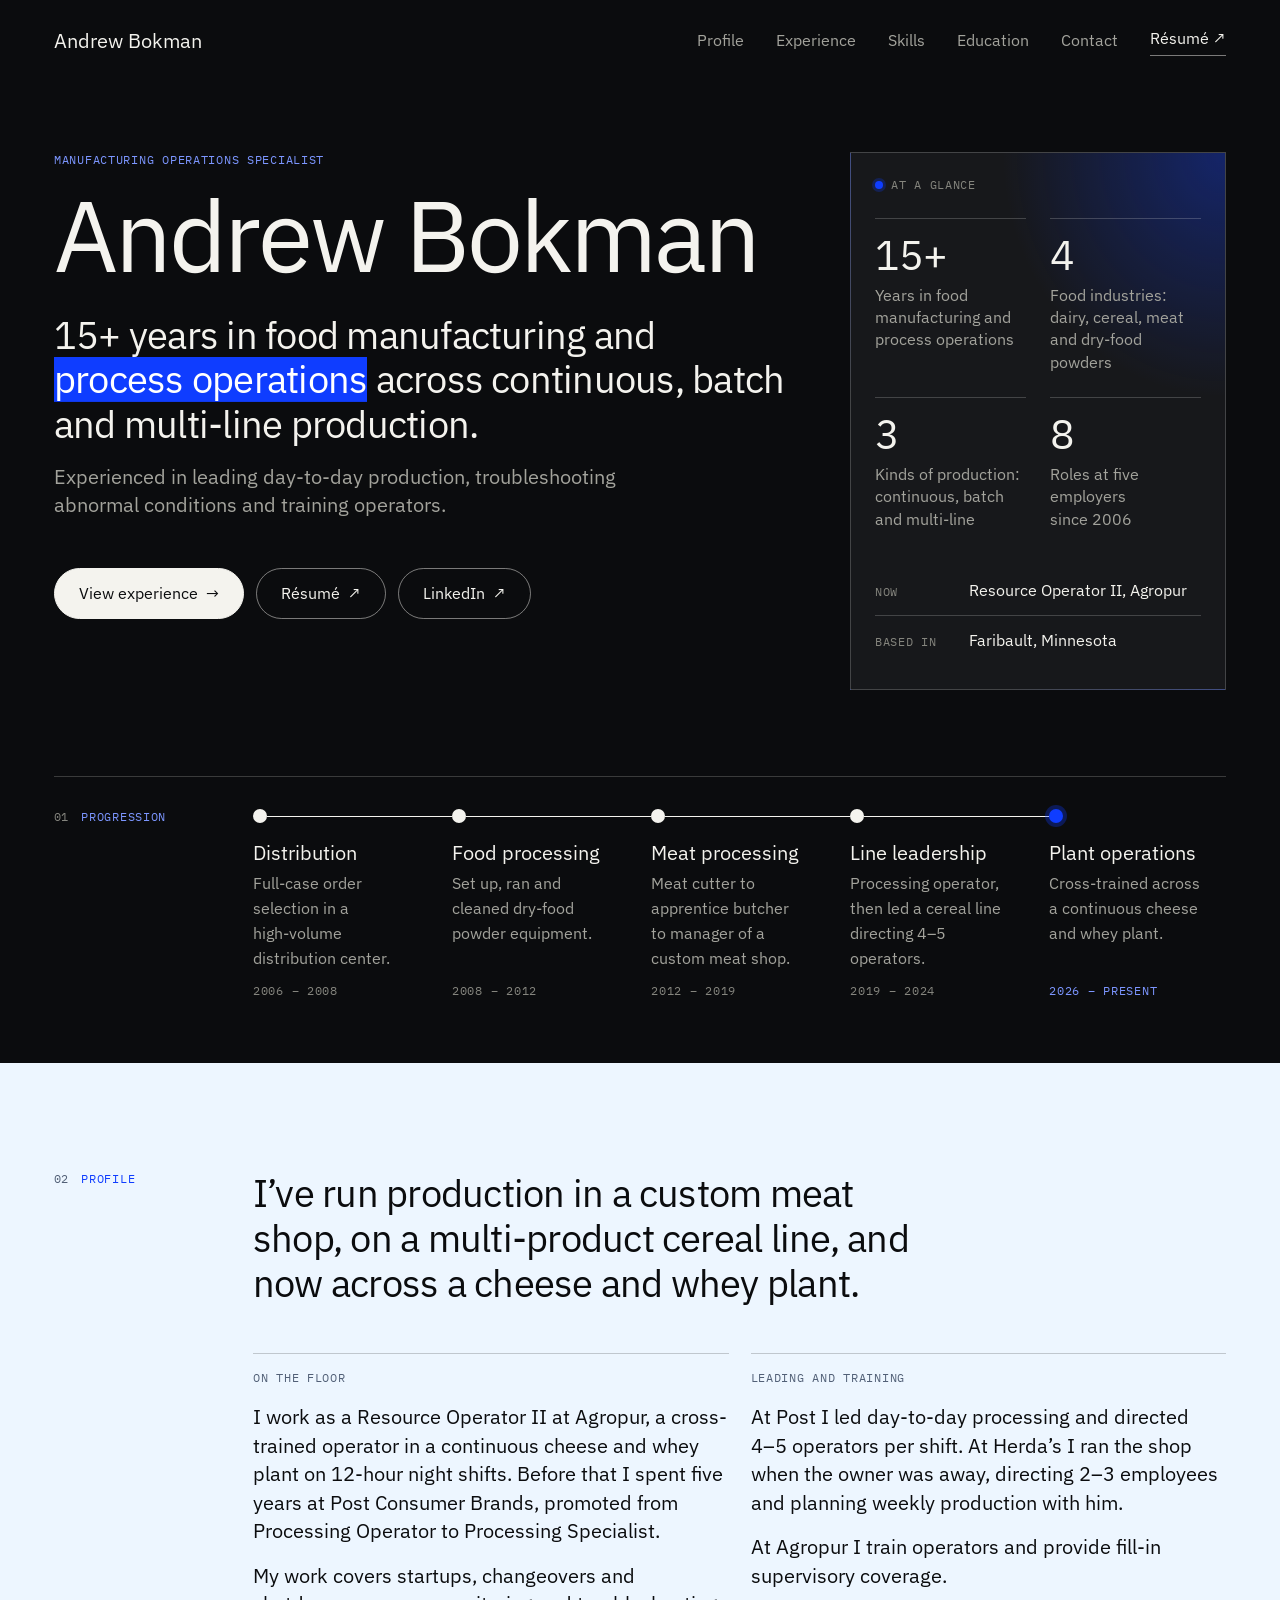
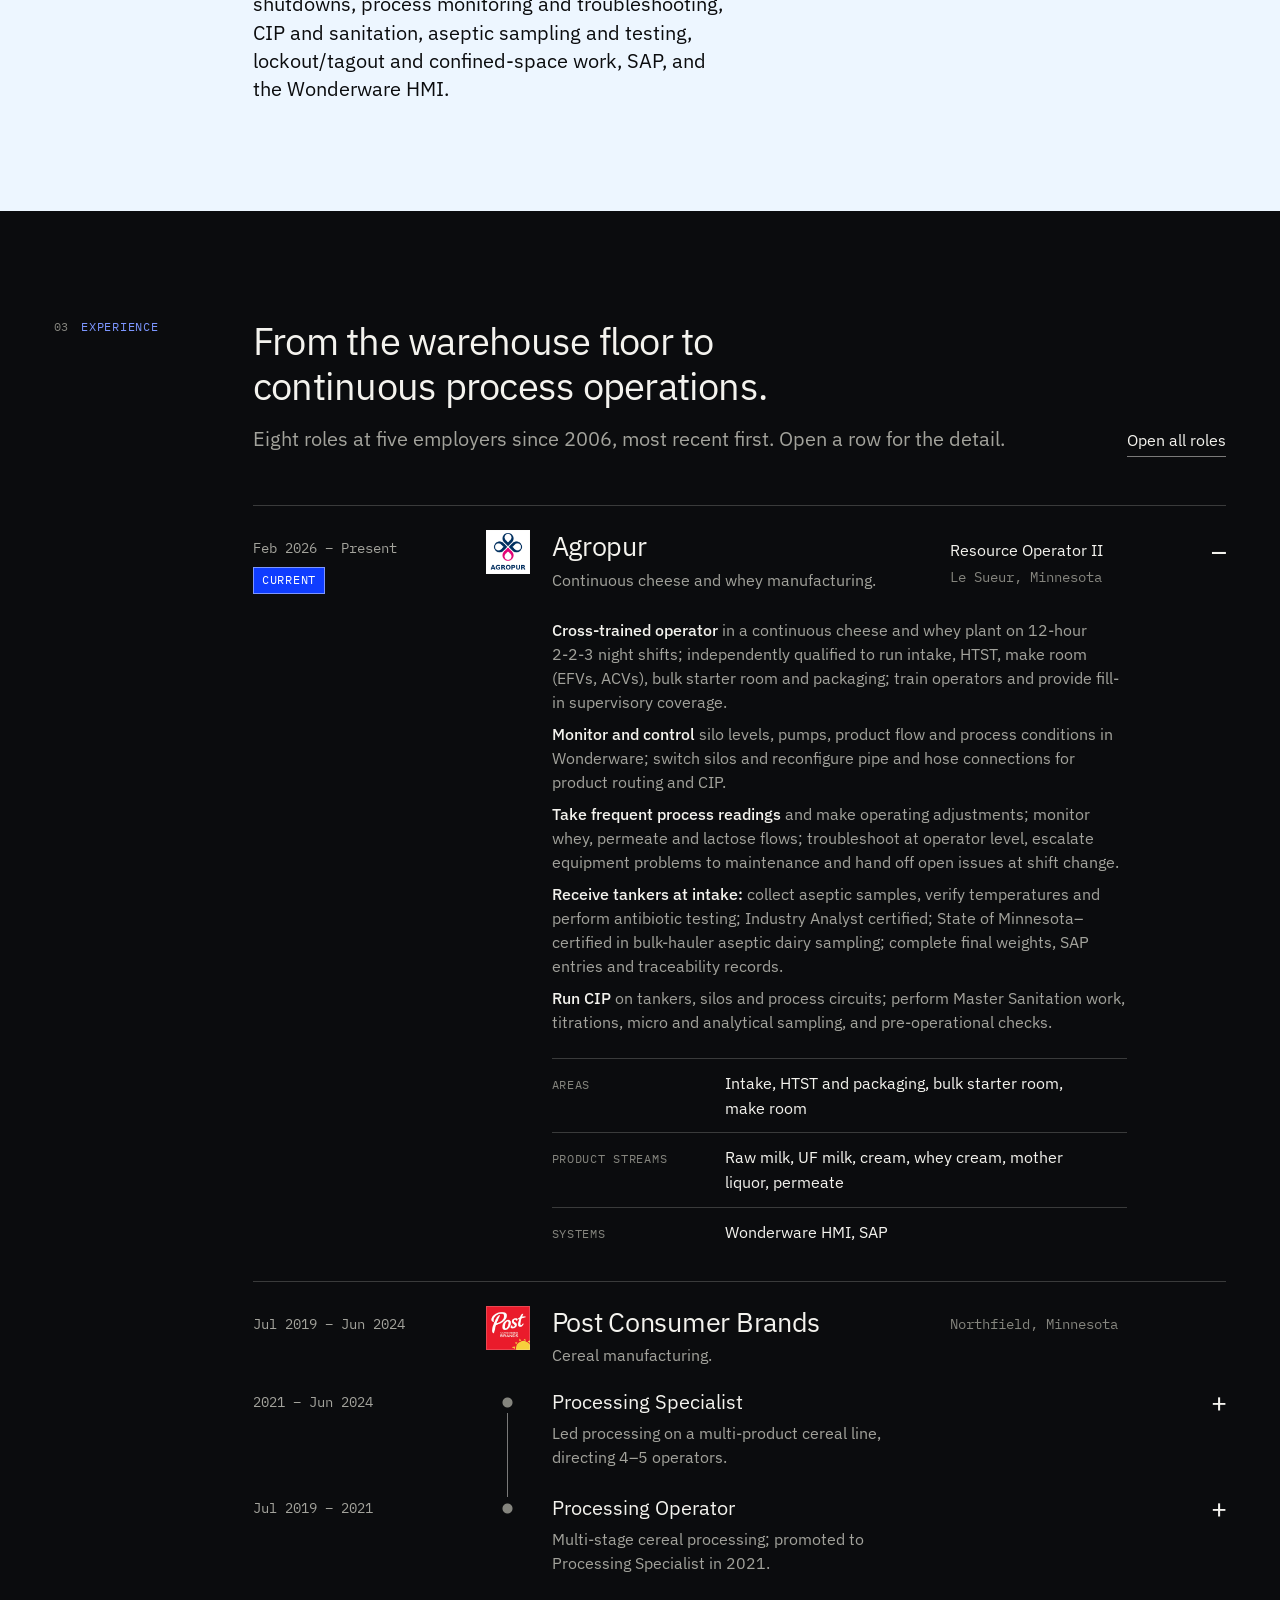
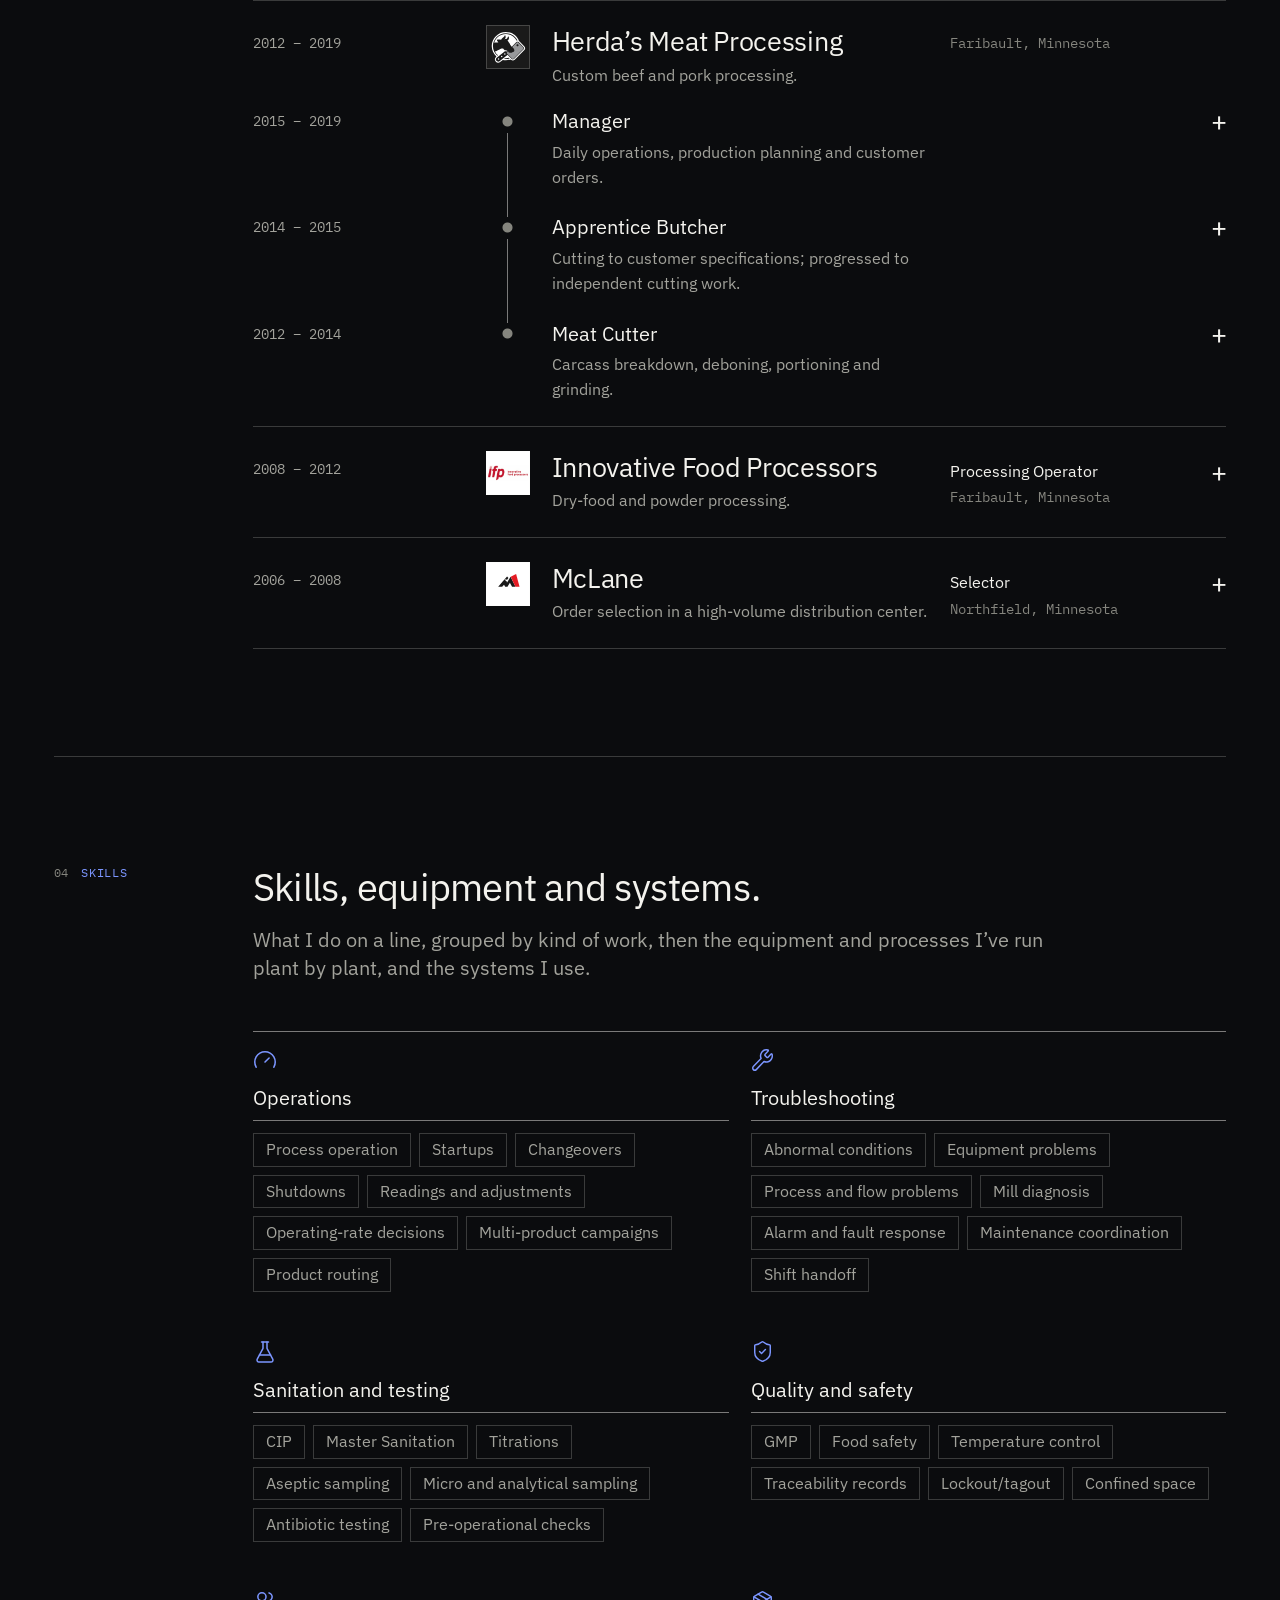
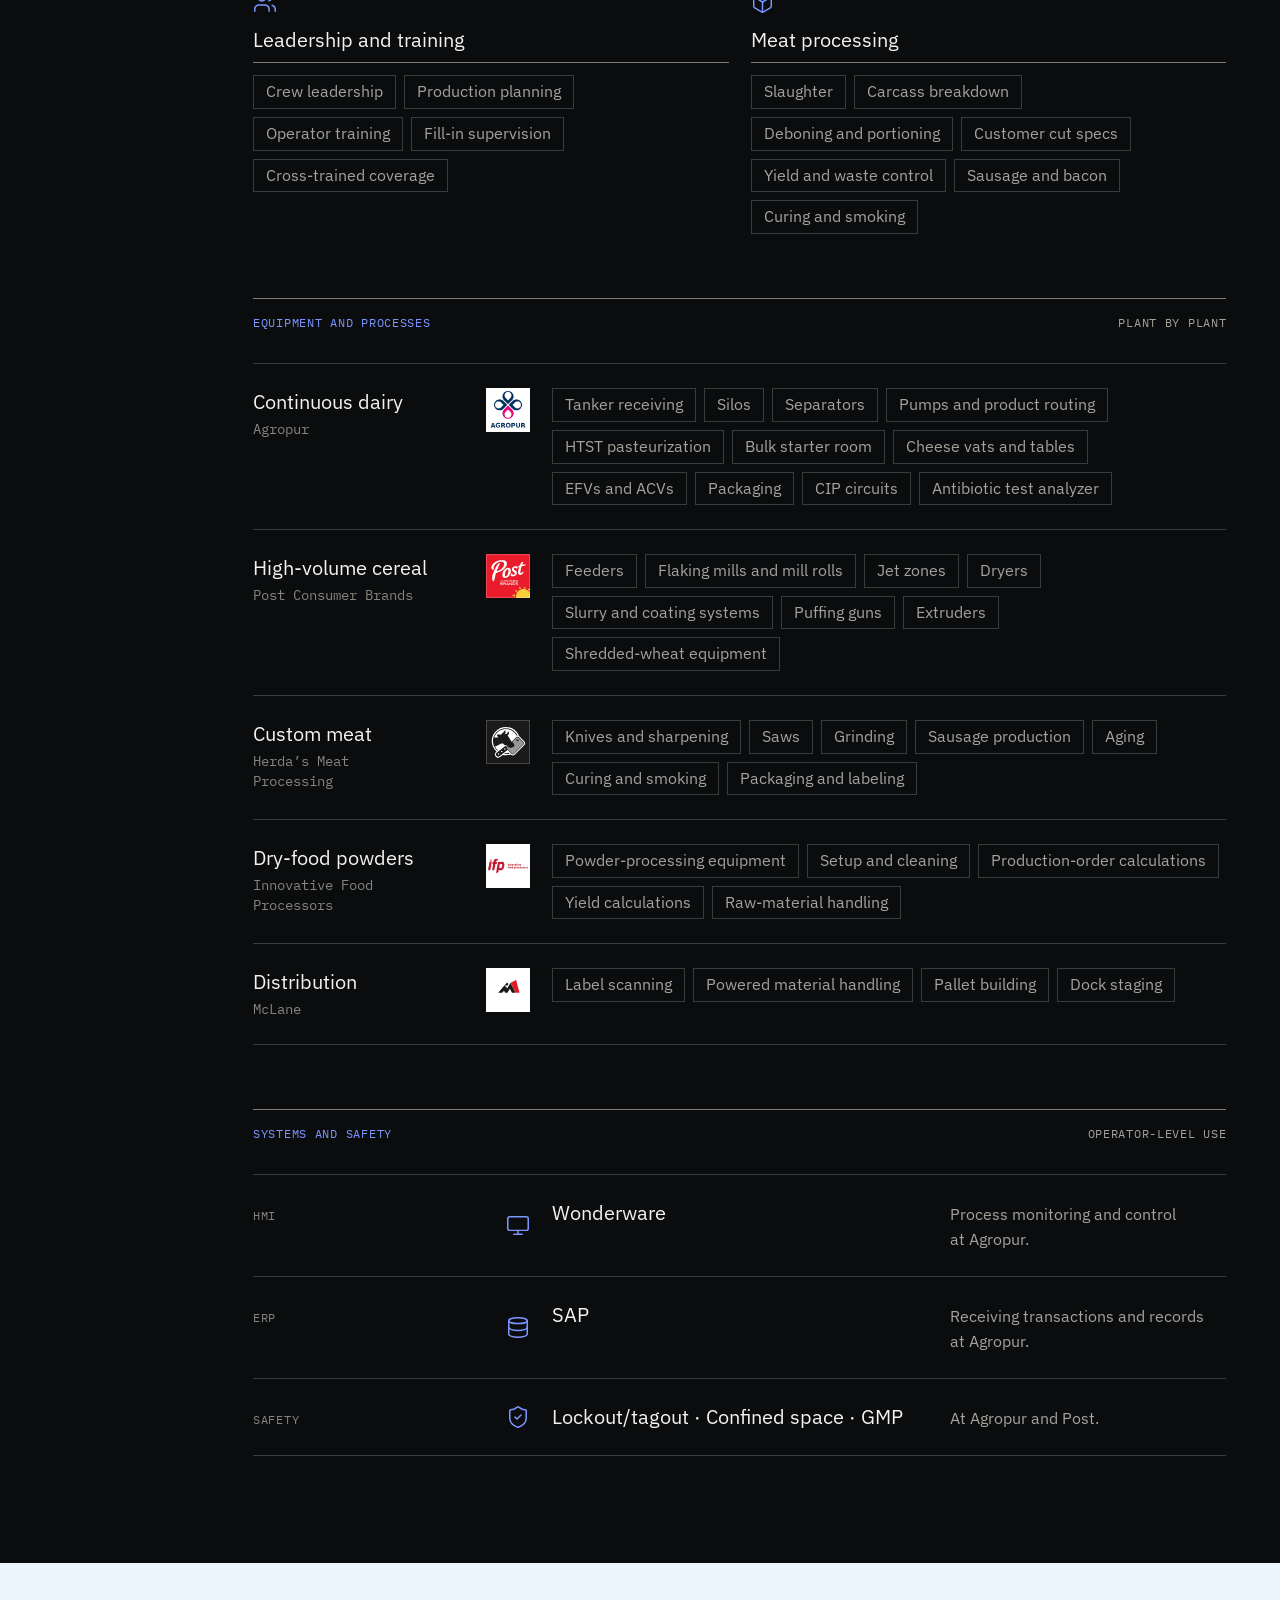
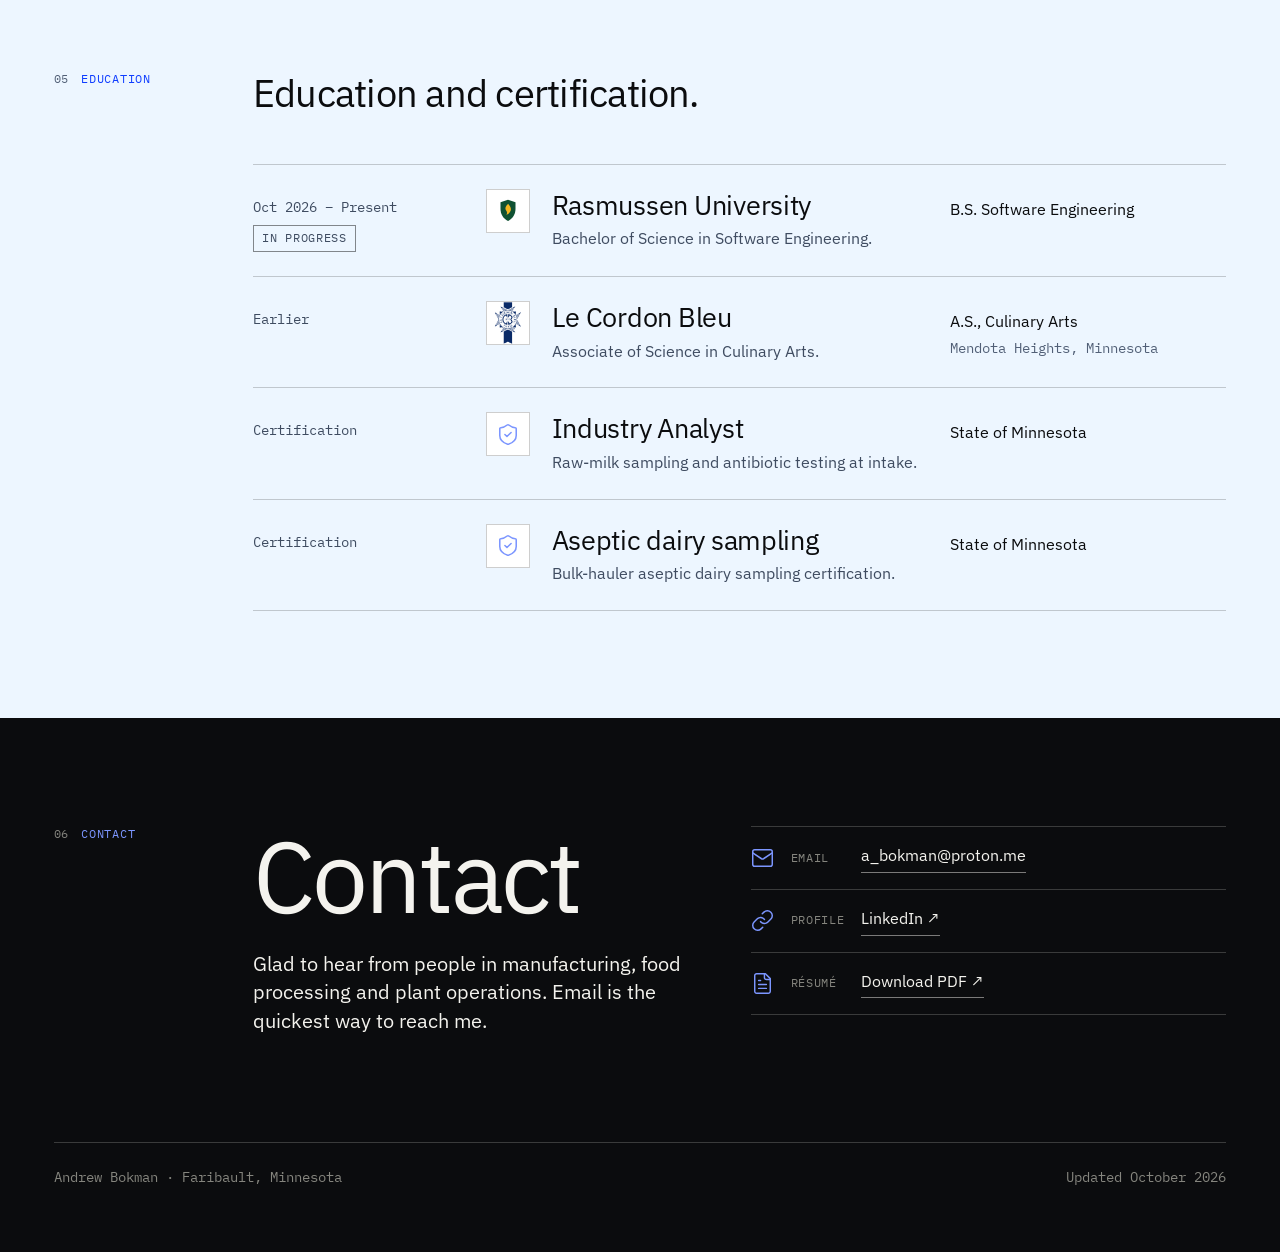
==== commit fd8a99e1: "Group roles by employer, clean up numbering, simplify LinkedIn link - Experience: Post and Herda's s" ====
--- a/site/index.html
+++ b/site/index.html
@@ -127,35 +127,30 @@
             <ol class="stages">
               <li class="stage">
                 <span class="stage__track" aria-hidden="true"><span class="stage__marker"></span><span class="stage__connector"></span></span>
-                <span class="stage__index t-label is-tertiary">01</span>
                 <h3 class="stage__title t-body-large">Distribution</h3>
                 <p class="stage__text t-body is-secondary">Full-case order selection in a high-volume distribution center.</p>
                 <span class="stage__status t-label is-tertiary">2006 – 2008</span>
               </li>
               <li class="stage">
                 <span class="stage__track" aria-hidden="true"><span class="stage__marker"></span><span class="stage__connector"></span></span>
-                <span class="stage__index t-label is-tertiary">02</span>
                 <h3 class="stage__title t-body-large">Food processing</h3>
                 <p class="stage__text t-body is-secondary">Set up, ran and cleaned dry-food powder equipment.</p>
                 <span class="stage__status t-label is-tertiary">2008 – 2012</span>
               </li>
               <li class="stage">
                 <span class="stage__track" aria-hidden="true"><span class="stage__marker"></span><span class="stage__connector"></span></span>
-                <span class="stage__index t-label is-tertiary">03</span>
                 <h3 class="stage__title t-body-large">Meat processing</h3>
                 <p class="stage__text t-body is-secondary">Meat cutter to apprentice butcher to manager of a custom meat shop.</p>
                 <span class="stage__status t-label is-tertiary">2012 – 2019</span>
               </li>
               <li class="stage">
                 <span class="stage__track" aria-hidden="true"><span class="stage__marker"></span><span class="stage__connector"></span></span>
-                <span class="stage__index t-label is-tertiary">04</span>
                 <h3 class="stage__title t-body-large">Line leadership</h3>
                 <p class="stage__text t-body is-secondary">Processing operator, then led a cereal line directing 4–⁠5 operators.</p>
                 <span class="stage__status t-label is-tertiary">2019 – 2024</span>
               </li>
               <li class="stage stage--current">
                 <span class="stage__track" aria-hidden="true"><span class="stage__marker"></span><span class="stage__connector"></span></span>
-                <span class="stage__index t-label is-tertiary">05</span>
                 <h3 class="stage__title t-body-large">Plant operations</h3>
                 <p class="stage__text t-body is-secondary">Cross-trained across a continuous cheese and whey plant.</p>
                 <span class="stage__status t-label">2026 – Present</span>
@@ -191,8 +186,14 @@
     </section>
 
     <!-- 03 EXPERIENCE
-         To add a role: copy one <details class="index-row"> block, paste it at the top of the list,
-         and edit the text. Add the word "open" after class="index-row" on the role that should start expanded.
+         An employer with one role is one <details class="index-row"> block.
+         An employer with several roles is one <div class="index-group">: the employer row first (logo, name,
+         full span of years, location), then one <details class="index-row index-row--role"> per role, newest
+         first. The dots and the line between them draw themselves; there is nothing to set.
+         To add a job at a new employer: copy a <details class="index-row"> block, paste it at the top of the
+         list and edit the text. For a promotion at the same employer: copy one of its role blocks, paste it
+         first inside its group, and update the group's years.
+         Add the word "open" after the class on the role that should start expanded.
          In each bullet, wrap the first few words in <strong> to make them the lead-in.
          The <dl class="row-facts"> under the bullets is optional: delete it for a role with nothing to add. -->
     <section id="experience" aria-labelledby="experience-label">
@@ -240,145 +241,138 @@
                 </div>
               </details>
 
-              <details class="index-row">
-                <summary>
-                  <span class="index-row__head">
-                    <span class="index-row__years"><span class="t-mono">2021 – Jun 2024</span></span>
-                    <span class="logo logo--photo"><img src="assets/logos/post-consumer-brands.png" alt="" width="44" height="44"></span>
-                    <span class="index-row__main">
-                      <span class="index-row__title t-heading" role="heading" aria-level="3">Post Consumer Brands</span>
+              <div class="index-group">
+                <div class="index-row__head index-group__head">
+                  <span class="index-row__years"><span class="t-mono">Jul 2019 – Jun 2024</span></span>
+                  <span class="logo logo--photo"><img src="assets/logos/post-consumer-brands.png" alt="" width="44" height="44"></span>
+                  <span class="index-row__main">
+                    <h3 class="index-row__title t-heading">Post Consumer Brands</h3>
+                    <span class="index-row__summary t-body">Cereal manufacturing.</span>
+                  </span>
+                  <span class="index-row__side">
+                    <span class="index-row__location t-mono">Northfield, Minnesota</span>
+                  </span>
+                </div>
+                <details class="index-row index-row--role">
+                  <summary>
+                    <span class="index-row__head">
+                      <span class="index-row__years"><span class="t-mono">2021 – Jun 2024</span></span>
+                      <span class="index-row__dot" aria-hidden="true"></span>
+                      <span class="index-row__title t-body-large" role="heading" aria-level="4">Processing Specialist</span>
                       <span class="index-row__summary t-body">Led processing on a multi-product cereal line, directing 4–⁠5 operators.</span>
-                    </span>
-                    <span class="index-row__side">
-                      <span class="index-row__role t-body">Processing Specialist</span>
-                      <span class="index-row__location t-mono">Northfield, Minnesota</span>
-                    </span>
-                    <span class="index-row__toggle t-heading" aria-hidden="true"></span>
-                  </span>
-                </summary>
-                <div class="index-row__body">
-                  <ul class="index-row__highlights t-list">
-                    <li><strong>Led day-to-day processing</strong> on a multi-product cereal line producing 55,000–⁠65,000 lb of finished product per 12-⁠hour shift, directing 4–⁠5 operators.</li>
-                    <li><strong>Operated and troubleshot cereal-processing equipment</strong> including jet zones, mill rolls, slurry/coating systems, dryers, feeders, extruders, puffing guns and shredded-wheat equipment; planned startups, changeovers and shutdowns.</li>
-                    <li><strong>Set production pace</strong> by weighing equipment condition, process stability, product quality, inventory and remaining targets, coordinating with maintenance, packaging and other departments to maintain production flow.</li>
-                    <li><strong>Troubleshot issues across the entire processing phase,</strong> diagnosing equipment, process, product-quality and flow problems to restore stable production.</li>
-                    <li><strong>Read mill behavior</strong> from how feed, roll condition, nip pressure, temperature and operating rate interact.</li>
-                    <li><strong>Trained and coached processing operators</strong> on equipment, process and troubleshooting.</li>
-                  </ul>
-                  <dl class="row-facts">
-                    <div class="row-fact"><dt class="t-label">Campaigns</dt><dd class="t-body">Corn Flakes, Sugar Frosted Flakes, Honey Bunches of Oats and Honey Bunches of Oats with Almonds, run between major cleans</dd></div>
-                    <div class="row-fact"><dt class="t-label">Plant coverage</dt><dd class="t-body">Signed off on three processing phases; ran equipment in all three business units</dd></div>
-                    <div class="row-fact"><dt class="t-label">Promoted</dt><dd class="t-body">From Processing Operator, 2021</dd></div>
-                  </dl>
-                </div>
-              </details>
-
-              <details class="index-row">
-                <summary>
-                  <span class="index-row__head">
-                    <span class="index-row__years"><span class="t-mono">Jul 2019 – 2021</span></span>
-                    <span class="logo logo--photo"><img src="assets/logos/post-consumer-brands.png" alt="" width="44" height="44"></span>
-                    <span class="index-row__main">
-                      <span class="index-row__title t-heading" role="heading" aria-level="3">Post Consumer Brands</span>
+                      <span class="index-row__toggle t-heading" aria-hidden="true"></span>
+                    </span>
+                  </summary>
+                  <div class="index-row__body">
+                    <ul class="index-row__highlights t-list">
+                      <li><strong>Led day-to-day processing</strong> on a multi-product cereal line producing 55,000–⁠65,000 lb of finished product per 12-⁠hour shift, directing 4–⁠5 operators.</li>
+                      <li><strong>Operated and troubleshot cereal-processing equipment</strong> including jet zones, mill rolls, slurry/coating systems, dryers, feeders, extruders, puffing guns and shredded-wheat equipment; planned startups, changeovers and shutdowns.</li>
+                      <li><strong>Set production pace</strong> by weighing equipment condition, process stability, product quality, inventory and remaining targets, coordinating with maintenance, packaging and other departments to maintain production flow.</li>
+                      <li><strong>Troubleshot issues across the entire processing phase,</strong> diagnosing equipment, process, product-quality and flow problems to restore stable production.</li>
+                      <li><strong>Read mill behavior</strong> from how feed, roll condition, nip pressure, temperature and operating rate interact.</li>
+                      <li><strong>Trained and coached processing operators</strong> on equipment, process and troubleshooting.</li>
+                    </ul>
+                    <dl class="row-facts">
+                      <div class="row-fact"><dt class="t-label">Campaigns</dt><dd class="t-body">Corn Flakes, Sugar Frosted Flakes, Honey Bunches of Oats and Honey Bunches of Oats with Almonds, run between major cleans</dd></div>
+                      <div class="row-fact"><dt class="t-label">Plant coverage</dt><dd class="t-body">Signed off on three processing phases; ran equipment in all three business units</dd></div>
+                      <div class="row-fact"><dt class="t-label">Promoted</dt><dd class="t-body">From Processing Operator, 2021</dd></div>
+                    </dl>
+                  </div>
+                </details>
+                <details class="index-row index-row--role">
+                  <summary>
+                    <span class="index-row__head">
+                      <span class="index-row__years"><span class="t-mono">Jul 2019 – 2021</span></span>
+                      <span class="index-row__dot" aria-hidden="true"></span>
+                      <span class="index-row__title t-body-large" role="heading" aria-level="4">Processing Operator</span>
                       <span class="index-row__summary t-body">Multi-stage cereal processing; promoted to Processing Specialist in 2021.</span>
-                    </span>
-                    <span class="index-row__side">
-                      <span class="index-row__role t-body">Processing Operator</span>
-                      <span class="index-row__location t-mono">Northfield, Minnesota</span>
-                    </span>
-                    <span class="index-row__toggle t-heading" aria-hidden="true"></span>
-                  </span>
-                </summary>
-                <div class="index-row__body">
-                  <ul class="index-row__highlights t-list">
-                    <li><strong>Operated feeders, flaking mills, dryers</strong> and downstream equipment on a multi-stage cereal line through startups, changeovers and shutdowns.</li>
-                    <li><strong>Monitored the process from the HMI</strong> and responded to alarms, process deviations and equipment faults at operator level.</li>
-                  </ul>
-                </div>
-              </details>
-
-              <details class="index-row">
-                <summary>
-                  <span class="index-row__head">
-                    <span class="index-row__years"><span class="t-mono">2015 – 2019</span></span>
-                    <span class="logo logo--photo logo--dark"><img src="assets/logos/herdas-meat-processing.svg" alt="" width="44" height="44"></span>
-                    <span class="index-row__main">
-                      <span class="index-row__title t-heading" role="heading" aria-level="3">Herda’s Meat Processing</span>
-                      <span class="index-row__summary t-body">Custom beef and pork processing: daily operations, production planning and customer orders.</span>
-                    </span>
-                    <span class="index-row__side">
-                      <span class="index-row__role t-body">Manager</span>
-                      <span class="index-row__location t-mono">Faribault, Minnesota</span>
-                    </span>
-                    <span class="index-row__toggle t-heading" aria-hidden="true"></span>
-                  </span>
-                </summary>
-                <div class="index-row__body">
-                  <ul class="index-row__highlights t-list">
-                    <li><strong>Ran day-to-day shop operations</strong> when the owner was absent, directing 2–⁠3 employees and coordinating production, customer orders, pickups and payments.</li>
-                    <li><strong>Planned weekly production</strong> with the owner, scheduled cattle and hog processing within shop capacity, trained employees and managed changing daily priorities.</li>
-                    <li><strong>Performed the full processing operation hands-on,</strong> including slaughter, aging, carcass breakdown, custom cutting, grinding, sausage and bacon production, packaging, sanitation and equipment operation.</li>
-                    <li><strong>Opened the shop</strong> and started daily production before the owner arrived; made farm visits to help judge when cattle were ready for processing.</li>
-                  </ul>
-                  <dl class="row-facts">
-                    <div class="row-fact"><dt class="t-label">Products</dt><dd class="t-body">Custom beef and pork cuts, ground meat, sausage, cured and smoked bacon</dd></div>
-                    <div class="row-fact"><dt class="t-label">Crew</dt><dd class="t-body">2–⁠3 employees</dd></div>
-                  </dl>
-                </div>
-              </details>
-
-              <details class="index-row">
-                <summary>
-                  <span class="index-row__head">
-                    <span class="index-row__years"><span class="t-mono">2014 – 2015</span></span>
-                    <span class="logo logo--photo logo--dark"><img src="assets/logos/herdas-meat-processing.svg" alt="" width="44" height="44"></span>
-                    <span class="index-row__main">
-                      <span class="index-row__title t-heading" role="heading" aria-level="3">Herda’s Meat Processing</span>
+                      <span class="index-row__toggle t-heading" aria-hidden="true"></span>
+                    </span>
+                  </summary>
+                  <div class="index-row__body">
+                    <ul class="index-row__highlights t-list">
+                      <li><strong>Operated feeders, flaking mills, dryers</strong> and downstream equipment on a multi-stage cereal line through startups, changeovers and shutdowns.</li>
+                      <li><strong>Monitored the process from the HMI</strong> and responded to alarms, process deviations and equipment faults at operator level.</li>
+                    </ul>
+                  </div>
+                </details>
+              </div>
+
+              <div class="index-group">
+                <div class="index-row__head index-group__head">
+                  <span class="index-row__years"><span class="t-mono">2012 – 2019</span></span>
+                  <span class="logo logo--photo logo--dark"><img src="assets/logos/herdas-meat-processing.svg" alt="" width="44" height="44"></span>
+                  <span class="index-row__main">
+                    <h3 class="index-row__title t-heading">Herda’s Meat Processing</h3>
+                    <span class="index-row__summary t-body">Custom beef and pork processing.</span>
+                  </span>
+                  <span class="index-row__side">
+                    <span class="index-row__location t-mono">Faribault, Minnesota</span>
+                  </span>
+                </div>
+                <details class="index-row index-row--role">
+                  <summary>
+                    <span class="index-row__head">
+                      <span class="index-row__years"><span class="t-mono">2015 – 2019</span></span>
+                      <span class="index-row__dot" aria-hidden="true"></span>
+                      <span class="index-row__title t-body-large" role="heading" aria-level="4">Manager</span>
+                      <span class="index-row__summary t-body">Daily operations, production planning and customer orders.</span>
+                      <span class="index-row__toggle t-heading" aria-hidden="true"></span>
+                    </span>
+                  </summary>
+                  <div class="index-row__body">
+                    <ul class="index-row__highlights t-list">
+                      <li><strong>Ran day-to-day shop operations</strong> when the owner was absent, directing 2–⁠3 employees and coordinating production, customer orders, pickups and payments.</li>
+                      <li><strong>Planned weekly production</strong> with the owner, scheduled cattle and hog processing within shop capacity, trained employees and managed changing daily priorities.</li>
+                      <li><strong>Performed the full processing operation hands-on,</strong> including slaughter, aging, carcass breakdown, custom cutting, grinding, sausage and bacon production, packaging, sanitation and equipment operation.</li>
+                      <li><strong>Opened the shop</strong> and started daily production before the owner arrived; made farm visits to help judge when cattle were ready for processing.</li>
+                    </ul>
+                    <dl class="row-facts">
+                      <div class="row-fact"><dt class="t-label">Products</dt><dd class="t-body">Custom beef and pork cuts, ground meat, sausage, cured and smoked bacon</dd></div>
+                      <div class="row-fact"><dt class="t-label">Crew</dt><dd class="t-body">2–⁠3 employees</dd></div>
+                    </dl>
+                  </div>
+                </details>
+                <details class="index-row index-row--role">
+                  <summary>
+                    <span class="index-row__head">
+                      <span class="index-row__years"><span class="t-mono">2014 – 2015</span></span>
+                      <span class="index-row__dot" aria-hidden="true"></span>
+                      <span class="index-row__title t-body-large" role="heading" aria-level="4">Apprentice Butcher</span>
                       <span class="index-row__summary t-body">Cutting to customer specifications; progressed to independent cutting work.</span>
-                    </span>
-                    <span class="index-row__side">
-                      <span class="index-row__role t-body">Apprentice Butcher</span>
-                      <span class="index-row__location t-mono">Faribault, Minnesota</span>
-                    </span>
-                    <span class="index-row__toggle t-heading" aria-hidden="true"></span>
-                  </span>
-                </summary>
-                <div class="index-row__body">
-                  <ul class="index-row__highlights t-list">
-                    <li><strong>Developed proficiency in knife handling and sharpening</strong> and the safe operation of saws and meat-processing equipment while progressing to independent cutting work.</li>
-                    <li><strong>Followed customer cut specifications</strong> while inspecting meat quality, controlling yield and minimizing product waste.</li>
-                    <li><strong>Maintained food-safety standards</strong> for sanitation, temperature control, storage and traceability throughout processing.</li>
-                    <li><strong>Received, weighed, packaged and labeled</strong> meat products and tracked inventory.</li>
-                    <li><strong>Learned curing, smoking and preservation methods</strong>, along with merchandising and customer service.</li>
-                  </ul>
-                </div>
-              </details>
-
-              <details class="index-row">
-                <summary>
-                  <span class="index-row__head">
-                    <span class="index-row__years"><span class="t-mono">2012 – 2014</span></span>
-                    <span class="logo logo--photo logo--dark"><img src="assets/logos/herdas-meat-processing.svg" alt="" width="44" height="44"></span>
-                    <span class="index-row__main">
-                      <span class="index-row__title t-heading" role="heading" aria-level="3">Herda’s Meat Processing</span>
+                      <span class="index-row__toggle t-heading" aria-hidden="true"></span>
+                    </span>
+                  </summary>
+                  <div class="index-row__body">
+                    <ul class="index-row__highlights t-list">
+                      <li><strong>Developed proficiency in knife handling and sharpening</strong> and the safe operation of saws and meat-processing equipment while progressing to independent cutting work.</li>
+                      <li><strong>Followed customer cut specifications</strong> while inspecting meat quality, controlling yield and minimizing product waste.</li>
+                      <li><strong>Maintained food-safety standards</strong> for sanitation, temperature control, storage and traceability throughout processing.</li>
+                      <li><strong>Received, weighed, packaged and labeled</strong> meat products and tracked inventory.</li>
+                      <li><strong>Learned curing, smoking and preservation methods</strong>, along with merchandising and customer service.</li>
+                    </ul>
+                  </div>
+                </details>
+                <details class="index-row index-row--role">
+                  <summary>
+                    <span class="index-row__head">
+                      <span class="index-row__years"><span class="t-mono">2012 – 2014</span></span>
+                      <span class="index-row__dot" aria-hidden="true"></span>
+                      <span class="index-row__title t-body-large" role="heading" aria-level="4">Meat Cutter</span>
                       <span class="index-row__summary t-body">Carcass breakdown, deboning, portioning and grinding.</span>
-                    </span>
-                    <span class="index-row__side">
-                      <span class="index-row__role t-body">Meat Cutter</span>
-                      <span class="index-row__location t-mono">Faribault, Minnesota</span>
-                    </span>
-                    <span class="index-row__toggle t-heading" aria-hidden="true"></span>
-                  </span>
-                </summary>
-                <div class="index-row__body">
-                  <ul class="index-row__highlights t-list">
-                    <li><strong>Broke down whole carcasses</strong> into primals and subprimals.</li>
-                    <li><strong>Deboned, trimmed, sliced and portioned</strong> meat into standard retail cuts.</li>
-                    <li><strong>Ground meat</strong> and prepared hamburger, sausage and other processed products.</li>
-                    <li><strong>Built knowledge</strong> of beef and pork anatomy, cutting methods and fabrication.</li>
-                  </ul>
-                </div>
-              </details>
+                      <span class="index-row__toggle t-heading" aria-hidden="true"></span>
+                    </span>
+                  </summary>
+                  <div class="index-row__body">
+                    <ul class="index-row__highlights t-list">
+                      <li><strong>Broke down whole carcasses</strong> into primals and subprimals.</li>
+                      <li><strong>Deboned, trimmed, sliced and portioned</strong> meat into standard retail cuts.</li>
+                      <li><strong>Ground meat</strong> and prepared hamburger, sausage and other processed products.</li>
+                      <li><strong>Built knowledge</strong> of beef and pork anatomy, cutting methods and fabrication.</li>
+                    </ul>
+                  </div>
+                </details>
+              </div>
 
               <details class="index-row">
                 <summary>
@@ -445,41 +439,37 @@
             </div>
 
             <div class="blocks">
-              <!-- Skills -->
+              <!-- Skills: no header of its own; the rule above it separates it from the intro. -->
               <div class="block">
-                <div class="block__header t-label">
-                  <h3 class="block__title t-label"><span class="is-tertiary">01</span><span class="is-accent">Skills</span></h3>
-                  <span class="is-secondary">Across five employers</span>
-                </div>
                 <ul class="cap-groups">
                   <li class="cap-group">
                     <span class="icon icon--gauge"><img src="assets/icons/gauge.svg" alt=""></span>
-                    <h4 class="cap-group__title t-body-large">Operations</h4>
+                    <h3 class="cap-group__title t-body-large">Operations</h3>
                     <ul class="tags t-body"><li>Process operation</li><li>Startups</li><li>Changeovers</li><li>Shutdowns</li><li>Readings and adjustments</li><li>Operating-rate decisions</li><li>Multi-product campaigns</li><li>Product routing</li></ul>
                   </li>
                   <li class="cap-group">
                     <span class="icon icon--wrench"><img src="assets/icons/wrench.svg" alt=""></span>
-                    <h4 class="cap-group__title t-body-large">Troubleshooting</h4>
+                    <h3 class="cap-group__title t-body-large">Troubleshooting</h3>
                     <ul class="tags t-body"><li>Abnormal conditions</li><li>Equipment problems</li><li>Process and flow problems</li><li>Mill diagnosis</li><li>Alarm and fault response</li><li>Maintenance coordination</li><li>Shift handoff</li></ul>
                   </li>
                   <li class="cap-group">
                     <span class="icon icon--flask-conical"><img src="assets/icons/flask-conical.svg" alt=""></span>
-                    <h4 class="cap-group__title t-body-large">Sanitation and testing</h4>
+                    <h3 class="cap-group__title t-body-large">Sanitation and testing</h3>
                     <ul class="tags t-body"><li>CIP</li><li>Master Sanitation</li><li>Titrations</li><li>Aseptic sampling</li><li>Micro and analytical sampling</li><li>Antibiotic testing</li><li>Pre-operational checks</li></ul>
                   </li>
                   <li class="cap-group">
                     <span class="icon icon--shield-check"><img src="assets/icons/shield-check.svg" alt=""></span>
-                    <h4 class="cap-group__title t-body-large">Quality and safety</h4>
+                    <h3 class="cap-group__title t-body-large">Quality and safety</h3>
                     <ul class="tags t-body"><li>GMP</li><li>Food safety</li><li>Temperature control</li><li>Traceability records</li><li>Lockout/tagout</li><li>Confined space</li></ul>
                   </li>
                   <li class="cap-group">
                     <span class="icon icon--users"><img src="assets/icons/users.svg" alt=""></span>
-                    <h4 class="cap-group__title t-body-large">Leadership and training</h4>
+                    <h3 class="cap-group__title t-body-large">Leadership and training</h3>
                     <ul class="tags t-body"><li>Crew leadership</li><li>Production planning</li><li>Operator training</li><li>Fill-in supervision</li><li>Cross-trained coverage</li></ul>
                   </li>
                   <li class="cap-group">
                     <span class="icon icon--package"><img src="assets/icons/package.svg" alt=""></span>
-                    <h4 class="cap-group__title t-body-large">Meat processing</h4>
+                    <h3 class="cap-group__title t-body-large">Meat processing</h3>
                     <ul class="tags t-body"><li>Slaughter</li><li>Carcass breakdown</li><li>Deboning and portioning</li><li>Customer cut specs</li><li>Yield and waste control</li><li>Sausage and bacon</li><li>Curing and smoking</li></ul>
                   </li>
                 </ul>
@@ -488,7 +478,7 @@
               <!-- Equipment and processes, plant by plant -->
               <div class="block">
                 <div class="block__header t-label">
-                  <h3 class="block__title t-label"><span class="is-tertiary">02</span><span class="is-accent">Equipment and processes</span></h3>
+                  <h3 class="block__title t-label"><span class="is-accent">Equipment and processes</span></h3>
                   <span class="is-secondary">Plant by plant</span>
                 </div>
                 <ul class="equip-rows">
@@ -523,7 +513,7 @@
               <!-- Systems and safety -->
               <div class="block">
                 <div class="block__header t-label">
-                  <h3 class="block__title t-label"><span class="is-tertiary">03</span><span class="is-accent">Systems and safety</span></h3>
+                  <h3 class="block__title t-label"><span class="is-accent">Systems and safety</span></h3>
                   <span class="is-secondary">Operator-level use</span>
                 </div>
                 <ul class="sys-rows">
@@ -596,6 +586,9 @@
                     <span class="index-row__title t-heading" role="heading" aria-level="3">Industry Analyst</span>
                     <span class="index-row__summary t-body">Raw-milk sampling and antibiotic testing at intake.</span>
                   </span>
+                  <span class="index-row__side">
+                    <span class="index-row__role t-body">State of Minnesota</span>
+                  </span>
                 </div>
               </div>
               <div class="index-row index-row--static">
@@ -636,8 +629,8 @@
                 </li>
                 <li class="contact__item">
                   <span class="icon icon--link"><img src="assets/icons/link.svg" alt=""></span>
-                  <span class="contact__label t-label">LinkedIn</span>
-                  <a class="text-link" href="https://www.linkedin.com/in/andrew-bokman-15a90b441/">linkedin.com/in/andrew-bokman <span aria-hidden="true">↗</span></a>
+                  <span class="contact__label t-label">Profile</span>
+                  <a class="text-link" href="https://www.linkedin.com/in/andrew-bokman-15a90b441/">LinkedIn <span aria-hidden="true">↗</span></a>
                 </li>
                 <li class="contact__item">
                   <span class="icon icon--file-text"><img src="assets/icons/file-text.svg" alt=""></span>
--- a/site/css/site.css
+++ b/site/css/site.css
@@ -29,6 +29,11 @@
 
   Narrower than that, every row puts the logo beside the name and lets the
   detail run the full width underneath.
+
+  An employer with more than one role is shown once, as a group: the employer
+  row (years, logo, name, location) and then one row per role. A dot in the
+  logo column marks each role, and a line joins the dots, so the roles read as
+  one progression. Role titles and bullets start on the same line as the names.
 */
 
 /* Base ------------------------------------------------------------------ */
@@ -838,7 +843,8 @@
 /* Progression ------------------------------------------------------------- */
 
 /* Narrow: a vertical timeline. Each stage is a two-column grid: the track on the left
-   runs through all four rows, so the connector reaches the next marker. */
+   runs through all three rows, so the connector reaches the next marker. Stages carry
+   no numbers: the only numbers on the page are the section labels, 01 to 06 in order. */
 .stage {
   display: grid;
   grid-template-columns: 14px minmax(0, 1fr);
@@ -853,11 +859,11 @@
 
 .stage__track {
   grid-column: 1;
-  grid-row: 1 / span 4;
+  grid-row: 1 / span 3;
   display: flex;
   flex-direction: column;
   align-items: center;
-  padding-top: var(--spacing-2xs);
+  padding-top: 6px;
 }
 
 .stage__marker {
@@ -897,18 +903,18 @@
 }
 
 /* Wide: five stages, each two page columns. Rows are shared through subgrid, so
-   markers, numbers, titles and statuses each sit on one line whatever the text length. */
+   markers, titles and statuses each sit on one line whatever the text length. */
 @container main (min-width: 880px) {
   .stages {
     display: grid;
     grid-template-columns: repeat(5, minmax(0, 1fr));
-    grid-template-rows: auto auto auto 1fr auto;
+    grid-template-rows: auto auto 1fr auto;
     column-gap: var(--layout-gutter);
     row-gap: var(--spacing-2xs);
   }
 
   .stage {
-    grid-row: span 5;
+    grid-row: span 4;
     grid-template-columns: none;
     grid-template-rows: subgrid;
     row-gap: var(--spacing-2xs);
@@ -1054,7 +1060,7 @@
   white-space: nowrap;
 }
 
-.index-row .logo {
+.index-row__head > .logo {
   grid-area: logo;
   align-self: start;
 }
@@ -1196,7 +1202,7 @@
     padding-top: var(--spacing-xs);
   }
 
-  .index-row .logo {
+  .index-row__head > .logo {
     grid-column: 3 / 4;
     grid-row: 1;
     justify-self: end;
@@ -1225,6 +1231,140 @@
 
   .index-row__body > * {
     grid-column: 4 / 10;
+  }
+}
+
+/* Employers with more than one role ---------------------------------------------
+   The group's first row is an ordinary row head without a toggle (.index-group__head).
+   Each role under it is a <details class="index-row index-row--role">: dot, title,
+   years and summary, then the same bullets and details as any other row. */
+.index-group {
+  padding-block: var(--spacing-lg) var(--spacing-sm);
+  border-top: var(--border-width-hairline) solid var(--color-border-default);
+}
+
+.index-group__head {
+  margin-bottom: var(--spacing-xs);
+}
+
+.index-row--role {
+  --role-line: calc(1.45 * var(--typography-body-large-size));
+  padding-block: var(--spacing-sm);
+  border-top: 0;
+}
+
+.index-row--role .index-row__head {
+  grid-template-areas:
+    "dot title   toggle"
+    ".   years   years"
+    ".   summary summary";
+  row-gap: var(--spacing-2xs);
+  align-items: start;
+}
+
+.index-row--role .index-row__title {
+  grid-area: title;
+}
+
+.index-row--role .index-row__summary {
+  grid-area: summary;
+}
+
+.index-row--role .index-row__toggle {
+  line-height: var(--role-line);
+}
+
+/* The dot: an 11px disc centred on the logo above it and on the title's first line. */
+.index-row__dot {
+  grid-area: dot;
+  position: relative;
+  width: 44px;
+  height: var(--role-line);
+  background: radial-gradient(circle closest-side, var(--color-text-tertiary) calc(100% - 1px), transparent) center / 11px 11px no-repeat;
+}
+
+/* The line between dots. Each dot draws a line up and a line down; the role row clips
+   them at its own top and bottom edges, so neighbouring rows meet with no gap however
+   tall an open role gets. The first role has no line up, the last no line down. */
+@supports (overflow: clip) {
+  .index-row--role {
+    overflow: visible clip;
+  }
+
+  .index-row__dot::before,
+  .index-row__dot::after {
+    content: "";
+    position: absolute;
+    left: calc(50% - var(--border-width-hairline) / 2);
+    width: var(--border-width-hairline);
+    height: 9999px;
+    background: var(--color-border-strong);
+  }
+
+  .index-row__dot::before {
+    bottom: calc(50% + 11px);
+  }
+
+  .index-row__dot::after {
+    top: calc(50% + 11px);
+  }
+
+  .index-group__head + .index-row--role .index-row__dot::before,
+  .index-row--role:last-child .index-row__dot::after {
+    content: none;
+  }
+}
+
+/* Narrow: a role's bullets start under its title, clear of the line. */
+@container main (max-width: 559.98px) {
+  .index-row--role .index-row__body > * {
+    grid-column: 2 / -1;
+  }
+}
+
+/* Medium: the toggle keeps its own column, as on the other rows. */
+@container main (min-width: 560px) {
+  .index-row--role .index-row__head {
+    grid-template-areas:
+      "dot title   title   toggle"
+      ".   years   years   ."
+      ".   summary summary .";
+  }
+}
+
+/* Wide: years in columns 1–2, the dot under the logo in column 3, title and summary
+   in 4–7, the toggle in 10. */
+@container main (min-width: 880px) {
+  .index-row--role .index-row__head {
+    grid-template-areas: none;
+  }
+
+  .index-row--role .index-row__years {
+    grid-column: 1 / 3;
+    grid-row: 1 / 3;
+    padding-top: var(--spacing-2xs);
+  }
+
+  .index-row--role .index-row__dot {
+    grid-column: 3 / 4;
+    grid-row: 1;
+    justify-self: end;
+  }
+
+  .index-row--role .index-row__title {
+    grid-column: 4 / 8;
+    grid-row: 1;
+  }
+
+  .index-row--role .index-row__summary {
+    grid-column: 4 / 8;
+    grid-row: 2;
+  }
+
+  .index-row--role .index-row__toggle {
+    grid-column: 10 / 11;
+    grid-row: 1;
+    padding-top: 0;
   }
 }
 
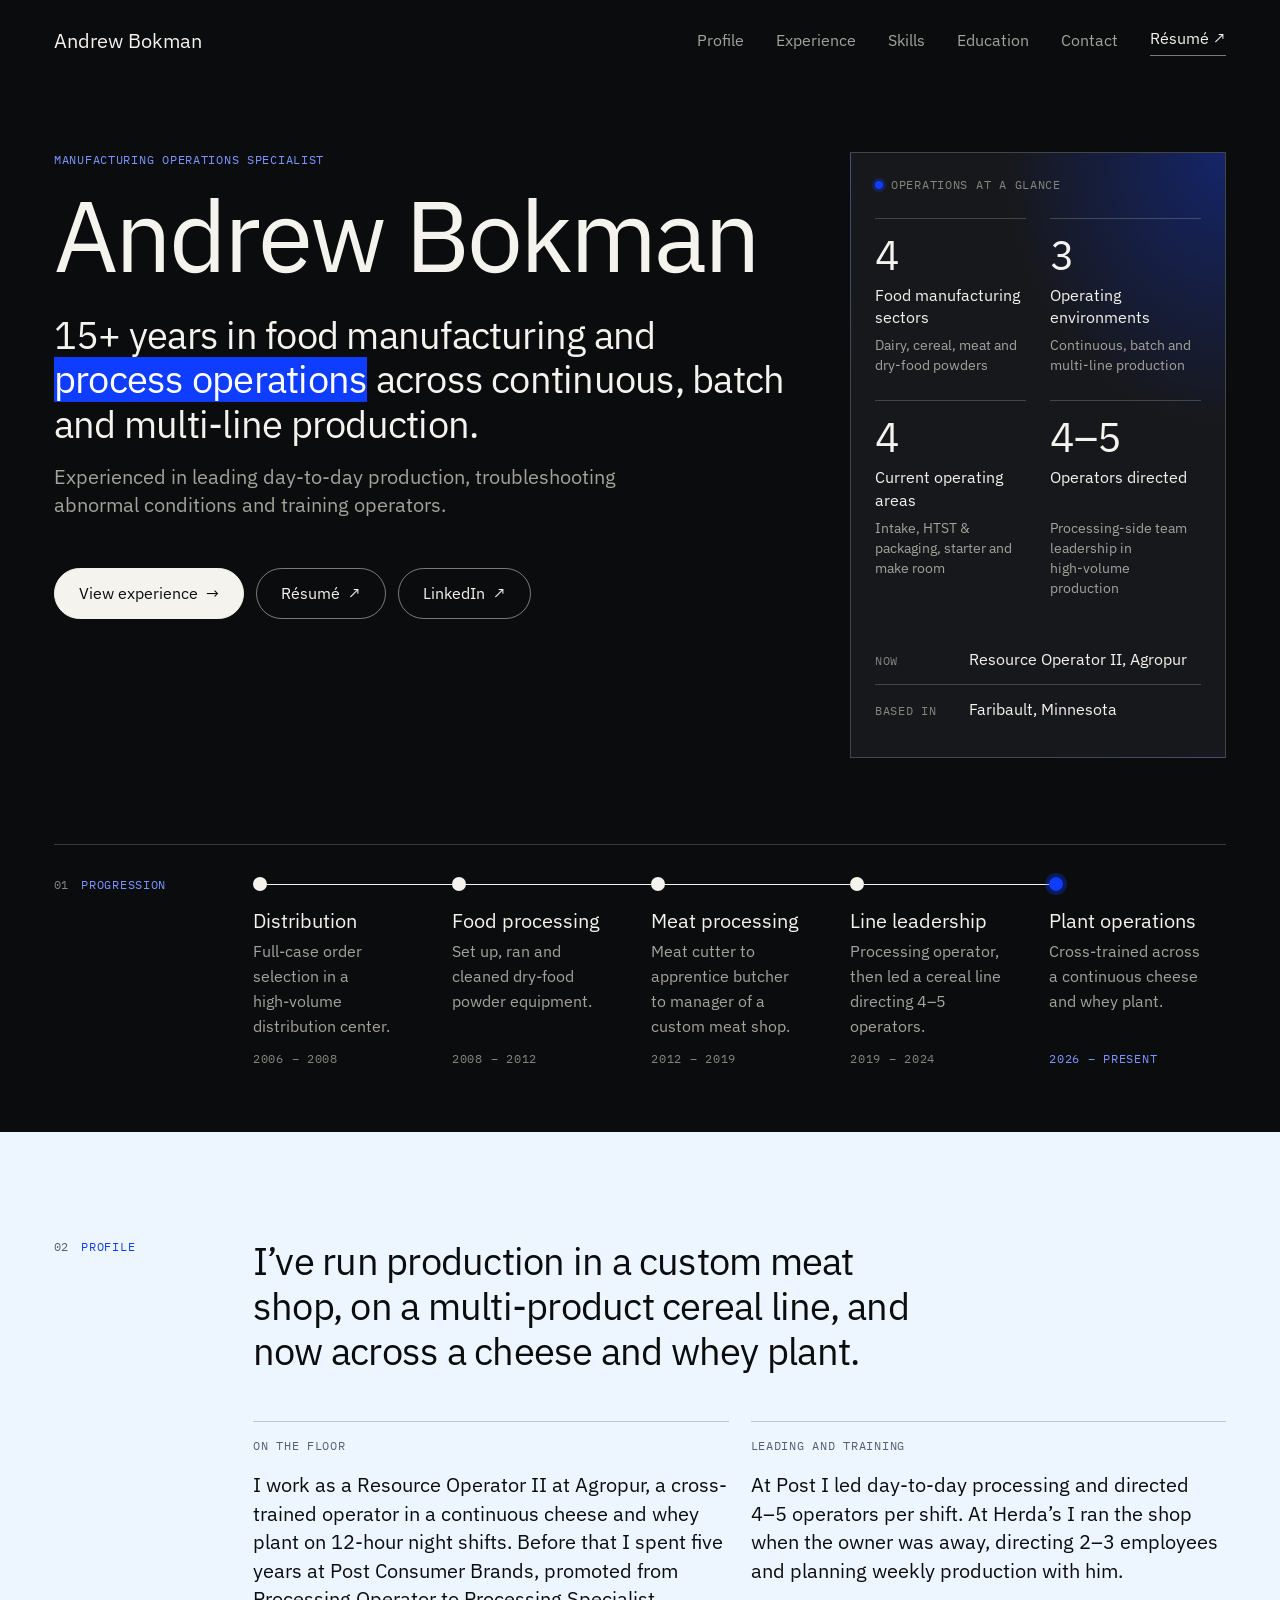
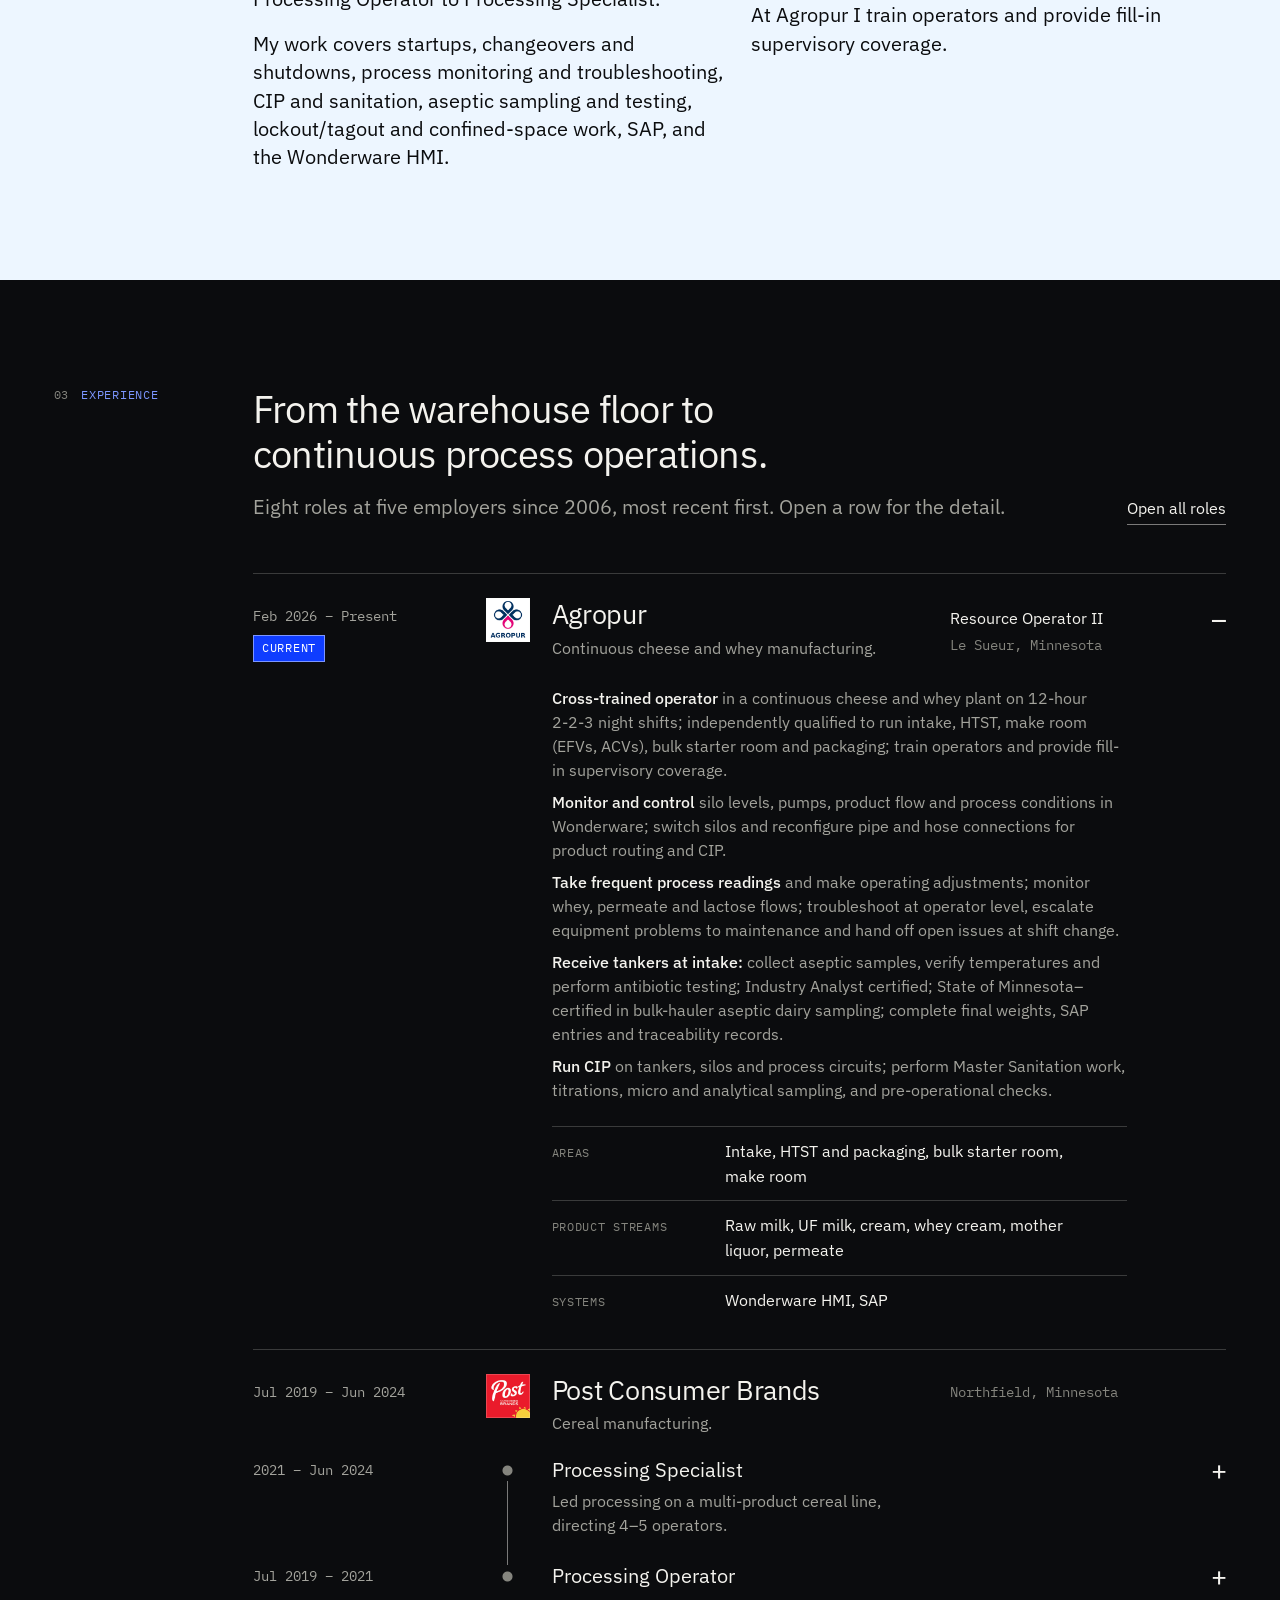
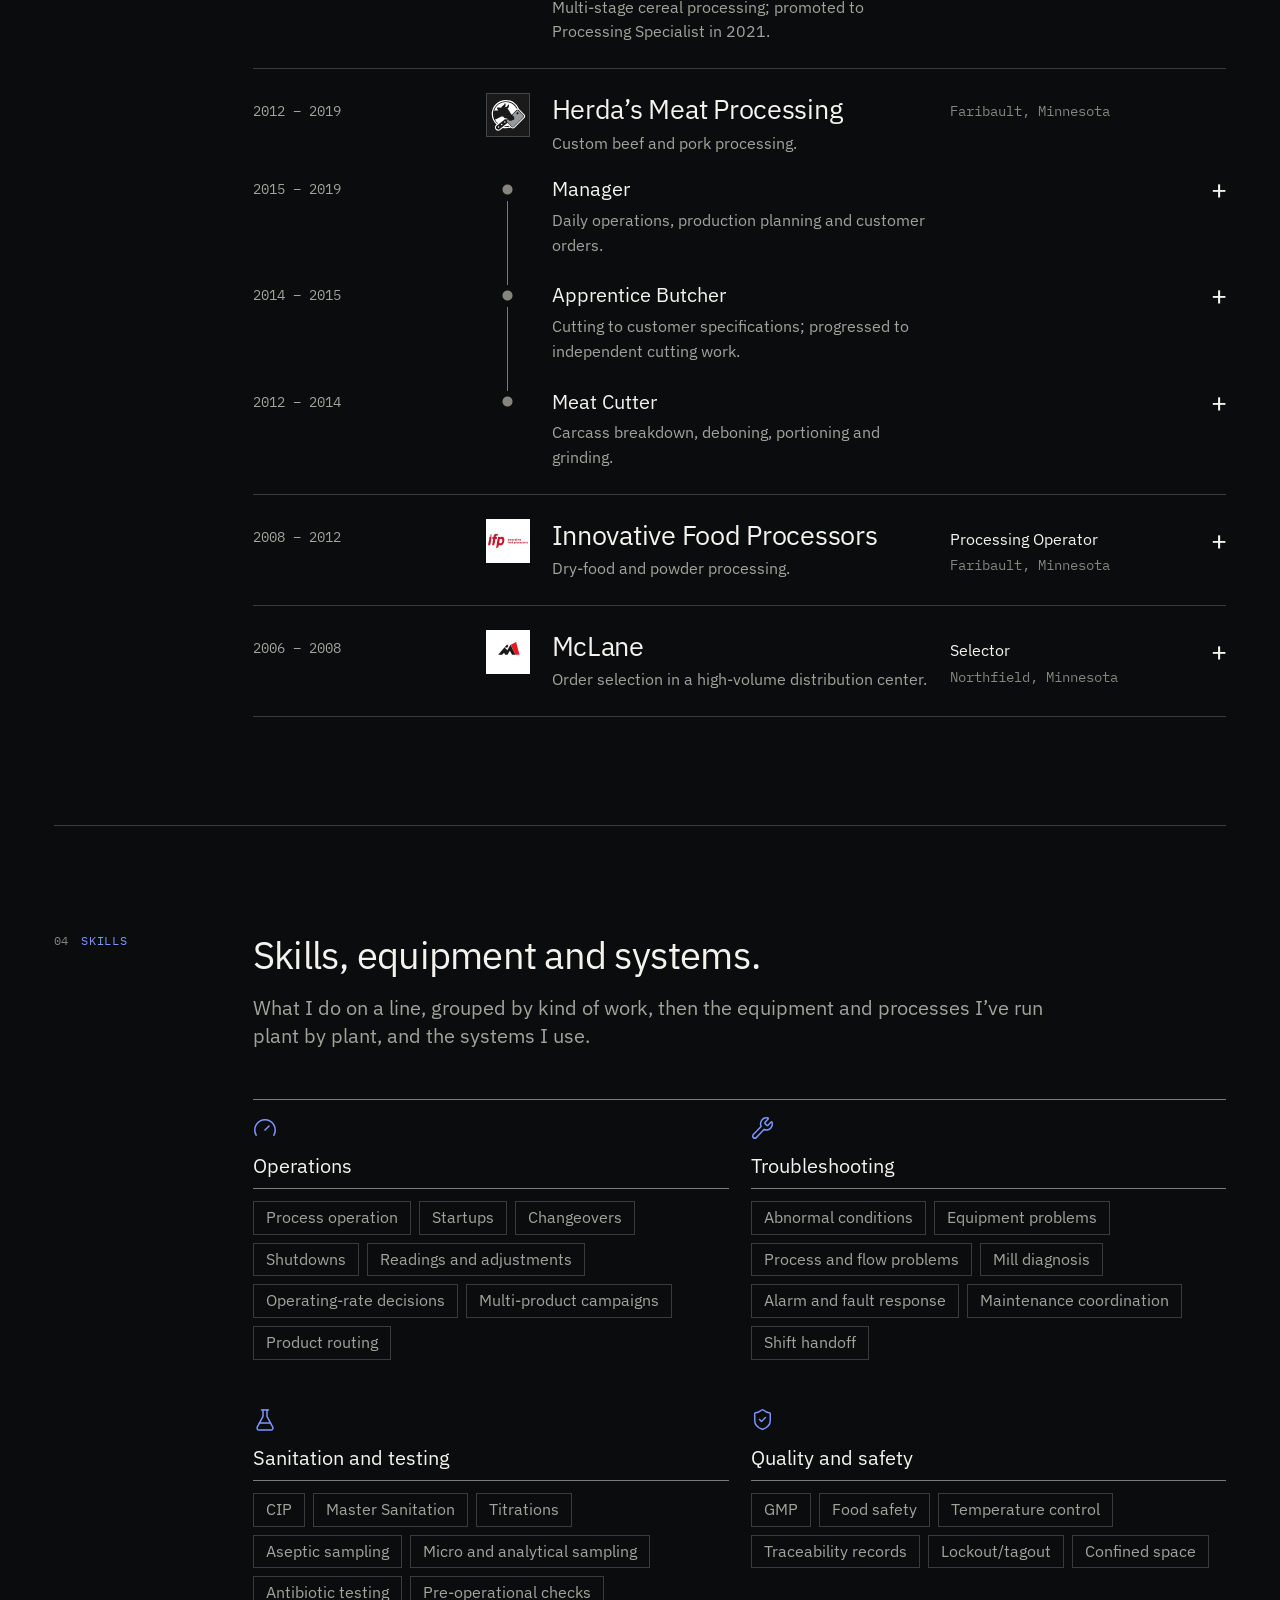
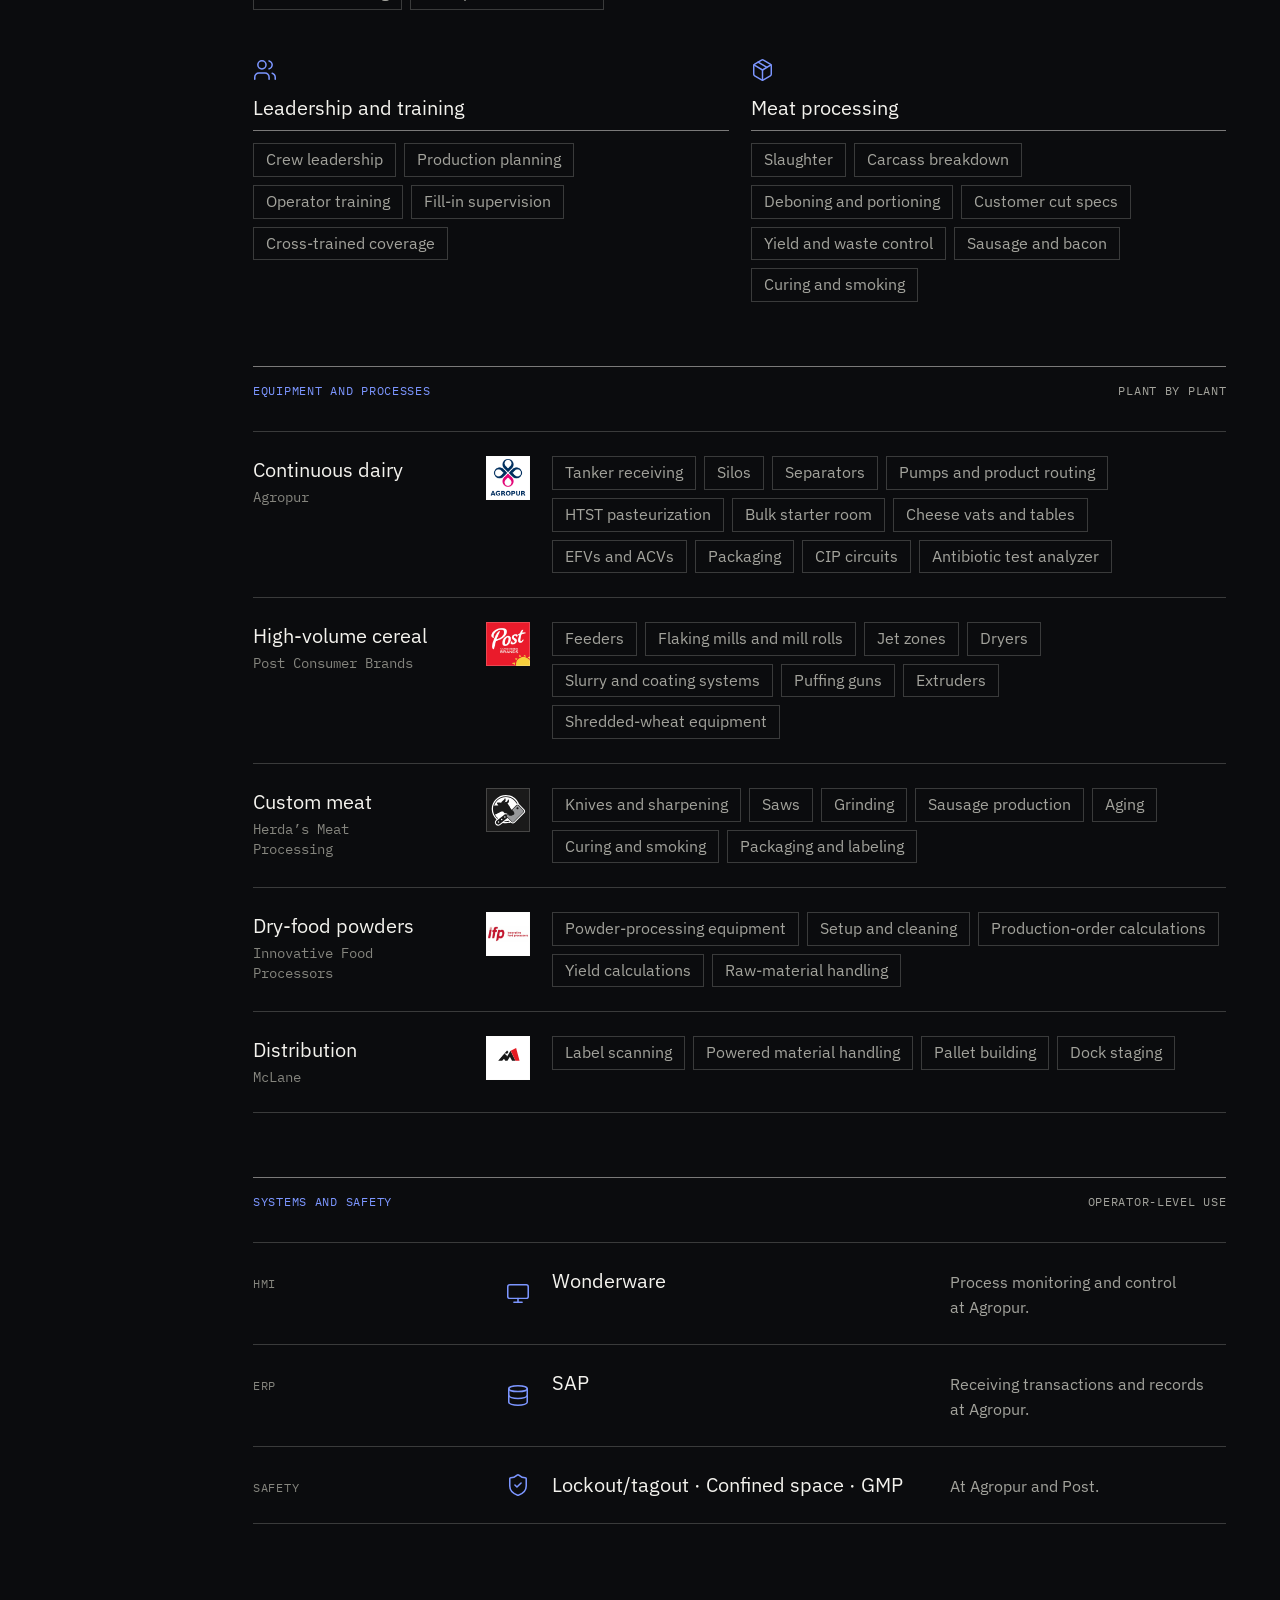
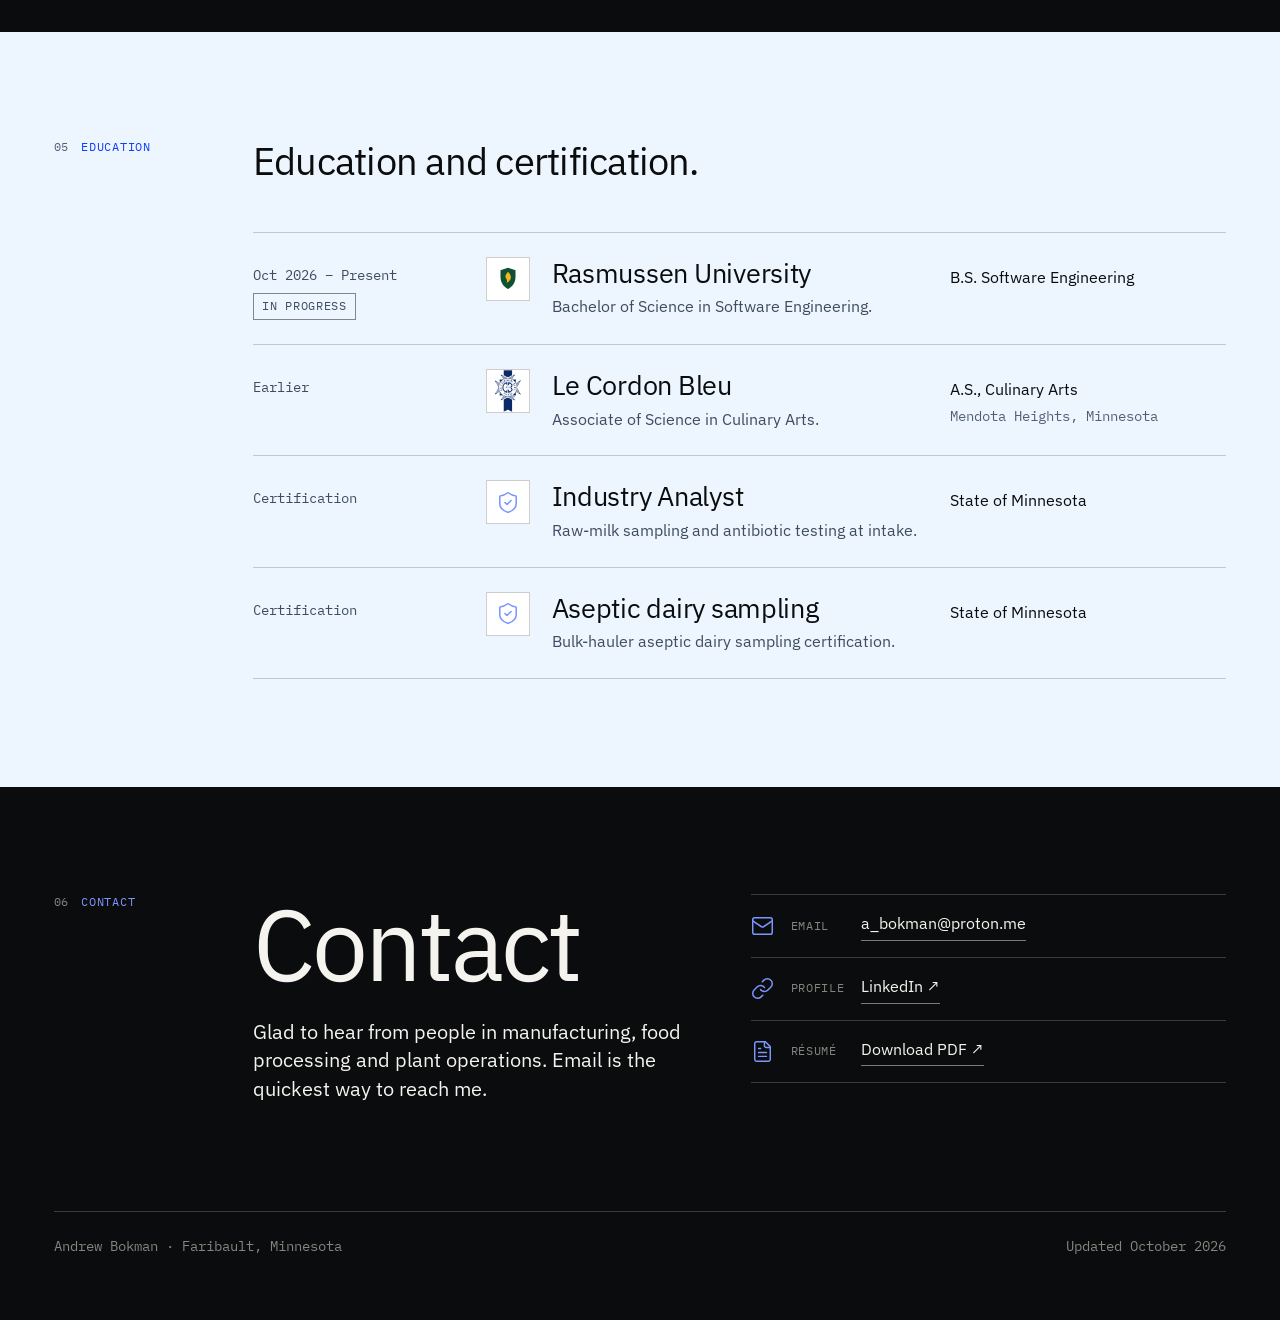
==== commit d403bcbb: "At a glance: show operational breadth instead of tenure - Retitle the panel "Operations at a glance"" ====
--- a/site/index.html
+++ b/site/index.html
@@ -98,18 +98,19 @@
             </p>
           </div>
 
-          <!-- AT A GLANCE. The range of the work in four figures, each taken from the résumé. -->
+          <!-- OPERATIONS AT A GLANCE. Operational breadth in four figures, not tenure: the hero already
+               carries the years. Each figure: label (dt), number (dd, shown first), one-line note (dd). -->
           <aside class="hero__aside" aria-labelledby="glance-title">
             <div class="glance">
-              <h2 class="glance__title t-label" id="glance-title">At a glance</h2>
+              <h2 class="glance__title t-label" id="glance-title">Operations at a glance</h2>
               <dl class="stats">
-                <div class="stat"><dt class="stat__label t-body">Years in food manufacturing and process operations</dt><dd class="stat__value">15+</dd></div>
-                <div class="stat"><dt class="stat__label t-body">Food industries: dairy, cereal, meat and dry-⁠food powders</dt><dd class="stat__value">4</dd></div>
-                <div class="stat"><dt class="stat__label t-body">Kinds of production: continuous, batch and multi-⁠line</dt><dd class="stat__value">3</dd></div>
-                <div class="stat"><dt class="stat__label t-body">Roles at five employers since 2006</dt><dd class="stat__value">8</dd></div>
+                <div class="stat"><dt class="stat__label t-body">Food manufacturing sectors</dt><dd class="stat__value">4</dd><dd class="stat__note">Dairy, cereal, meat and dry-⁠food powders</dd></div>
+                <div class="stat"><dt class="stat__label t-body">Operating environments</dt><dd class="stat__value">3</dd><dd class="stat__note">Continuous, batch and multi-⁠line production</dd></div>
+                <div class="stat"><dt class="stat__label t-body">Current operating areas</dt><dd class="stat__value">4</dd><dd class="stat__note">Intake, HTST &amp; packaging, starter and make room</dd></div>
+                <div class="stat"><dt class="stat__label t-body">Operators directed</dt><dd class="stat__value">4–⁠5</dd><dd class="stat__note">Processing-⁠side team leadership in high-⁠volume production</dd></div>
               </dl>
               <dl class="facts">
-                <div class="fact"><dt class="t-label">Now</dt><dd class="t-body">Resource Operator II, Agropur</dd></div>
+                <div class="fact"><dt class="t-label">Now</dt><dd class="t-body">Resource Operator&nbsp;II, Agropur</dd></div>
                 <div class="fact"><dt class="t-label">Based in</dt><dd class="t-body">Faribault, Minnesota</dd></div>
               </dl>
             </div>
--- a/site/css/site.css
+++ b/site/css/site.css
@@ -773,10 +773,27 @@
   white-space: nowrap;
 }
 
+/* Number, then what it counts, then a short note naming the parts. */
 .stat__label {
-  color: var(--color-text-secondary);
+  color: var(--color-text-primary);
   font-size: var(--typography-body-size);
   line-height: 1.4;
+}
+
+.stat__note {
+  color: var(--color-text-secondary);
+  font-size: var(--typography-mono-size);
+  line-height: 1.45;
+  text-wrap: pretty;
+}
+
+/* Figures side by side share row tracks, so labels and notes start level even when
+   one label wraps further than its neighbour. */
+@supports (grid-template-rows: subgrid) {
+  .stat {
+    grid-row: span 3;
+    grid-template-rows: subgrid;
+  }
 }
 
 /* When the panel runs the full width (phones turned sideways, tablets, small laptops):
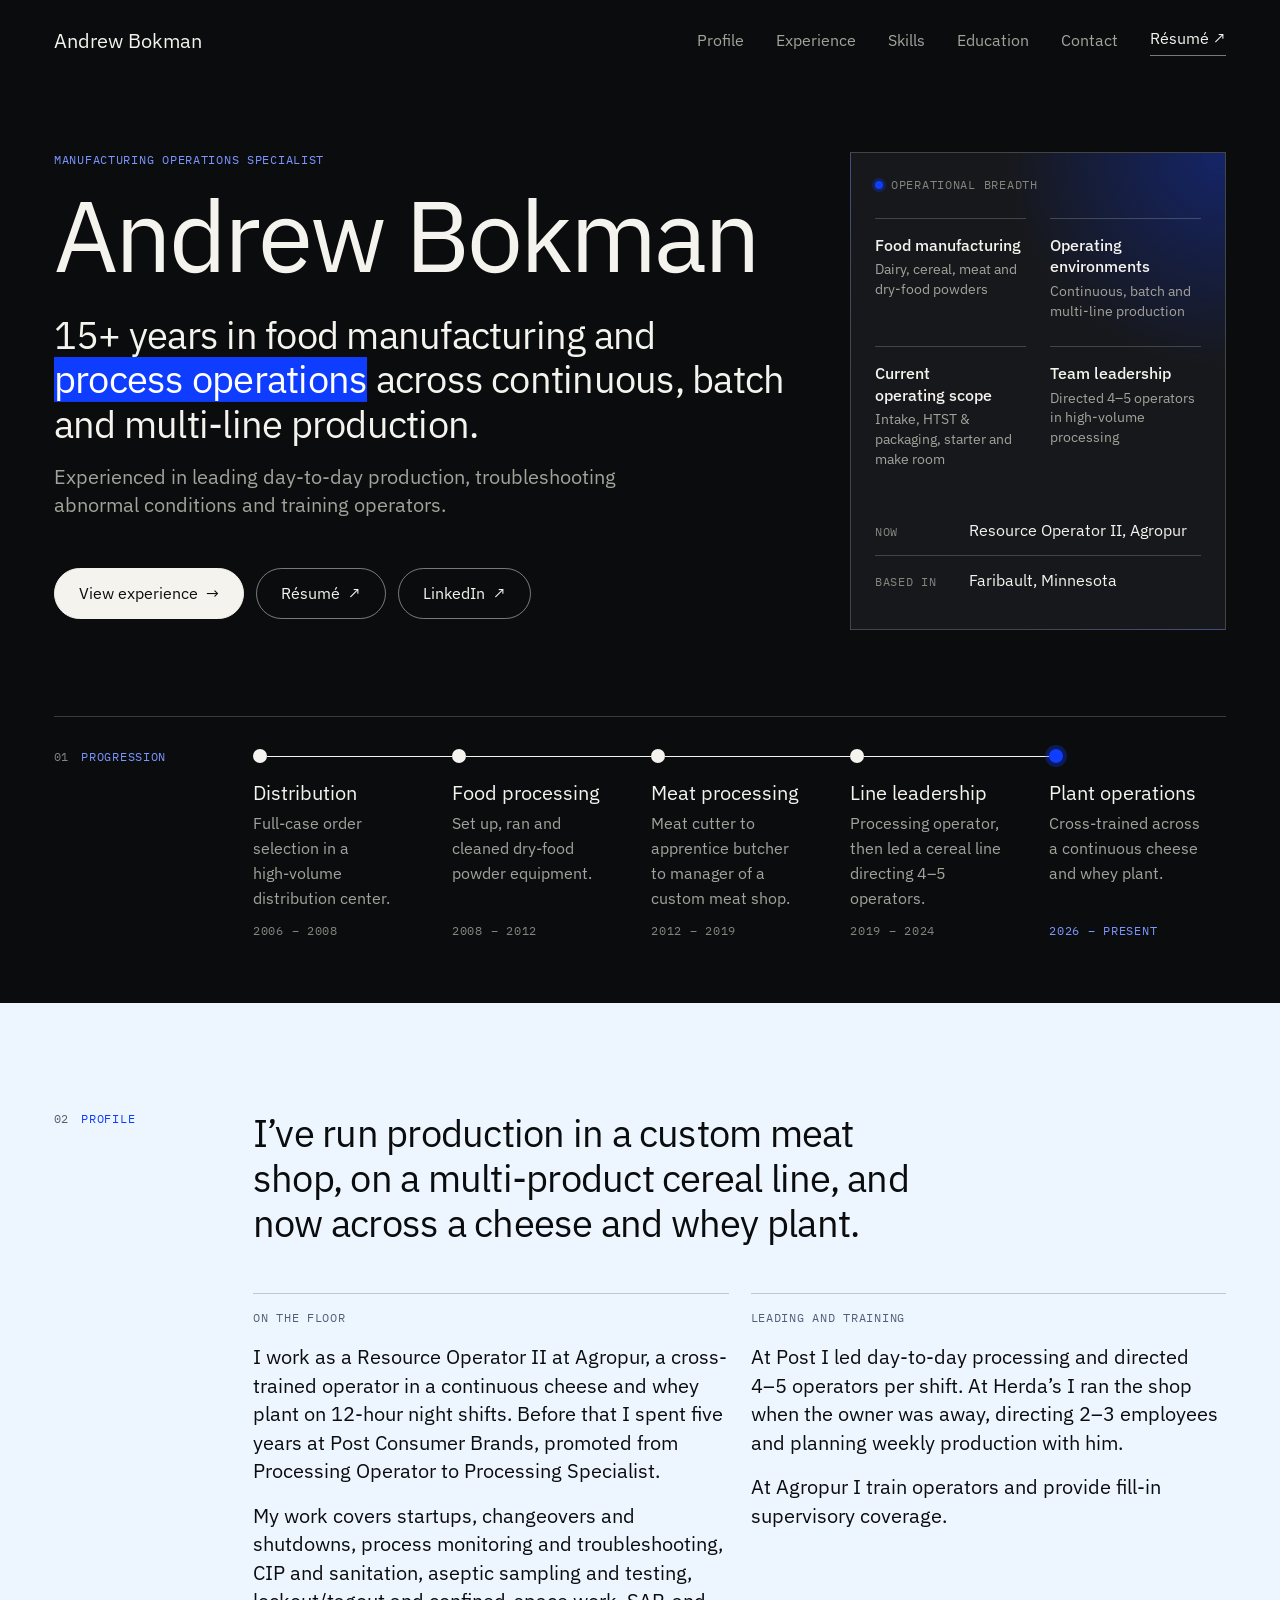
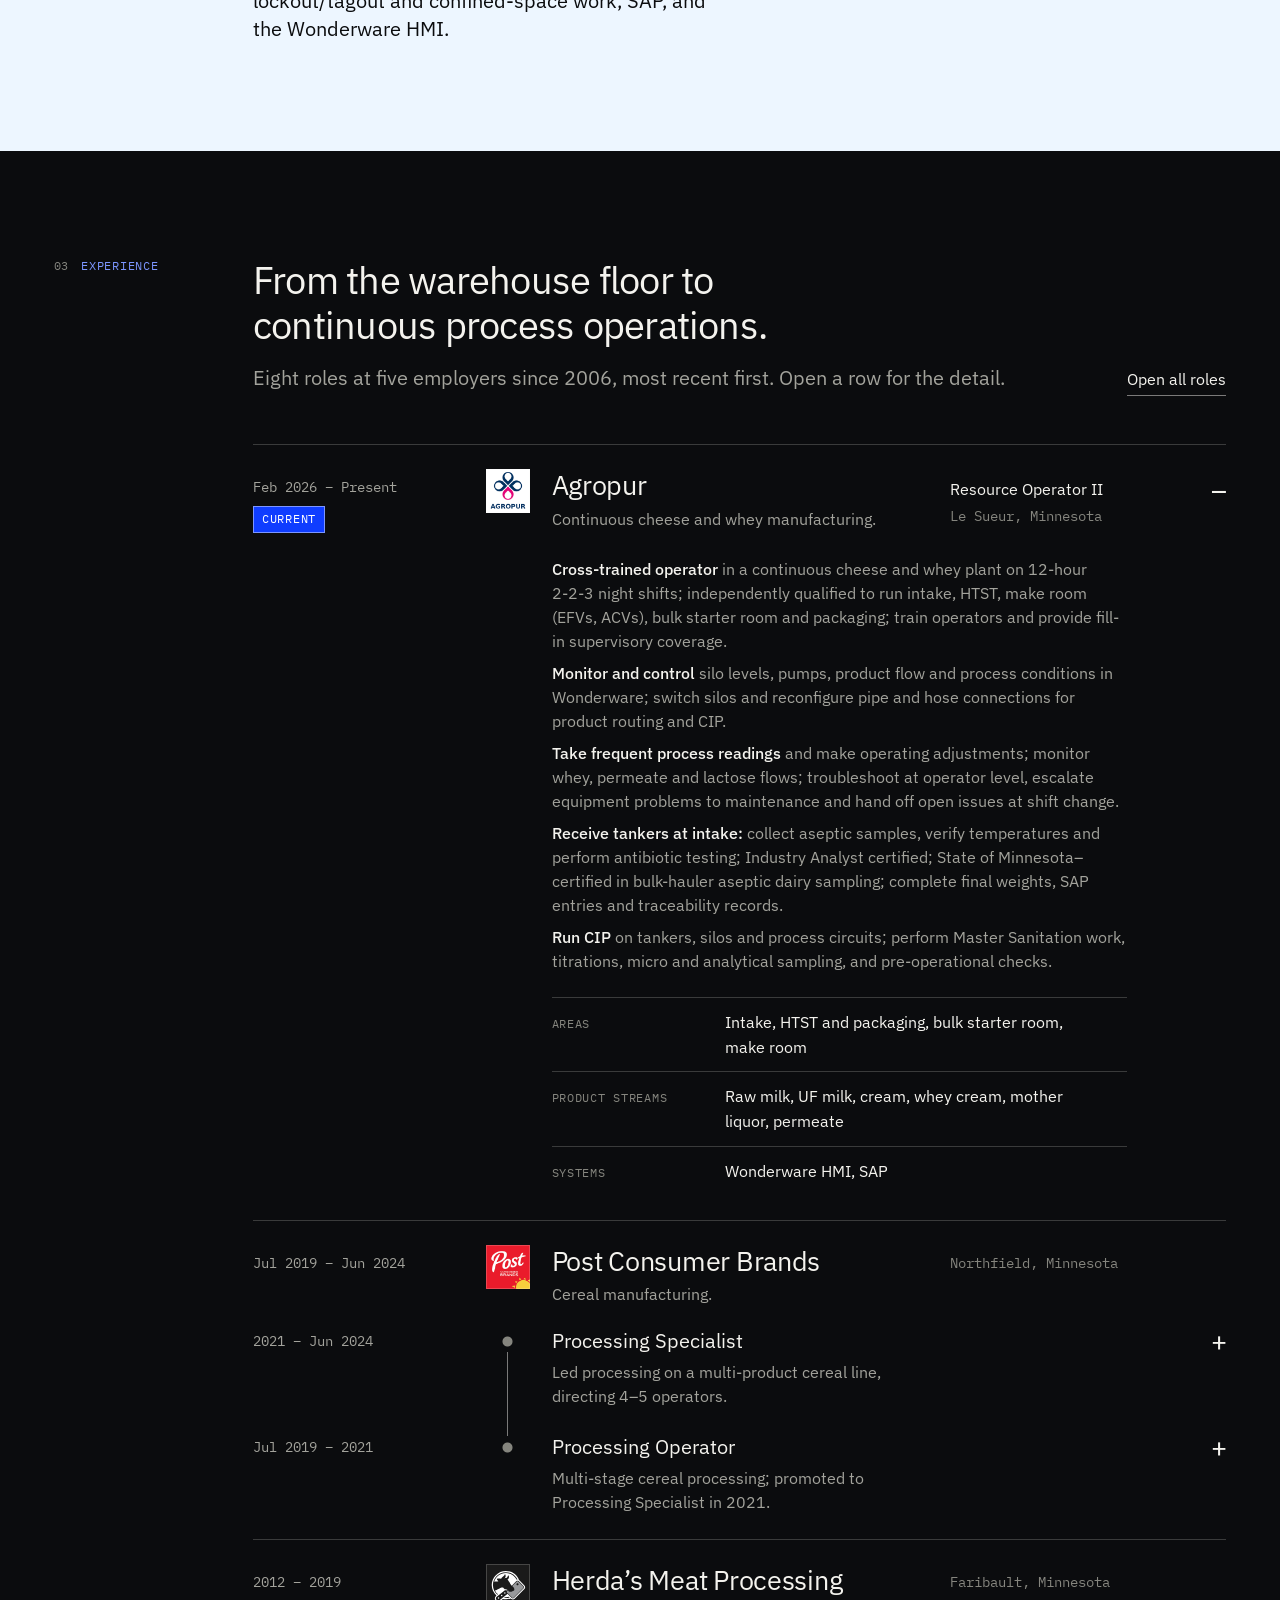
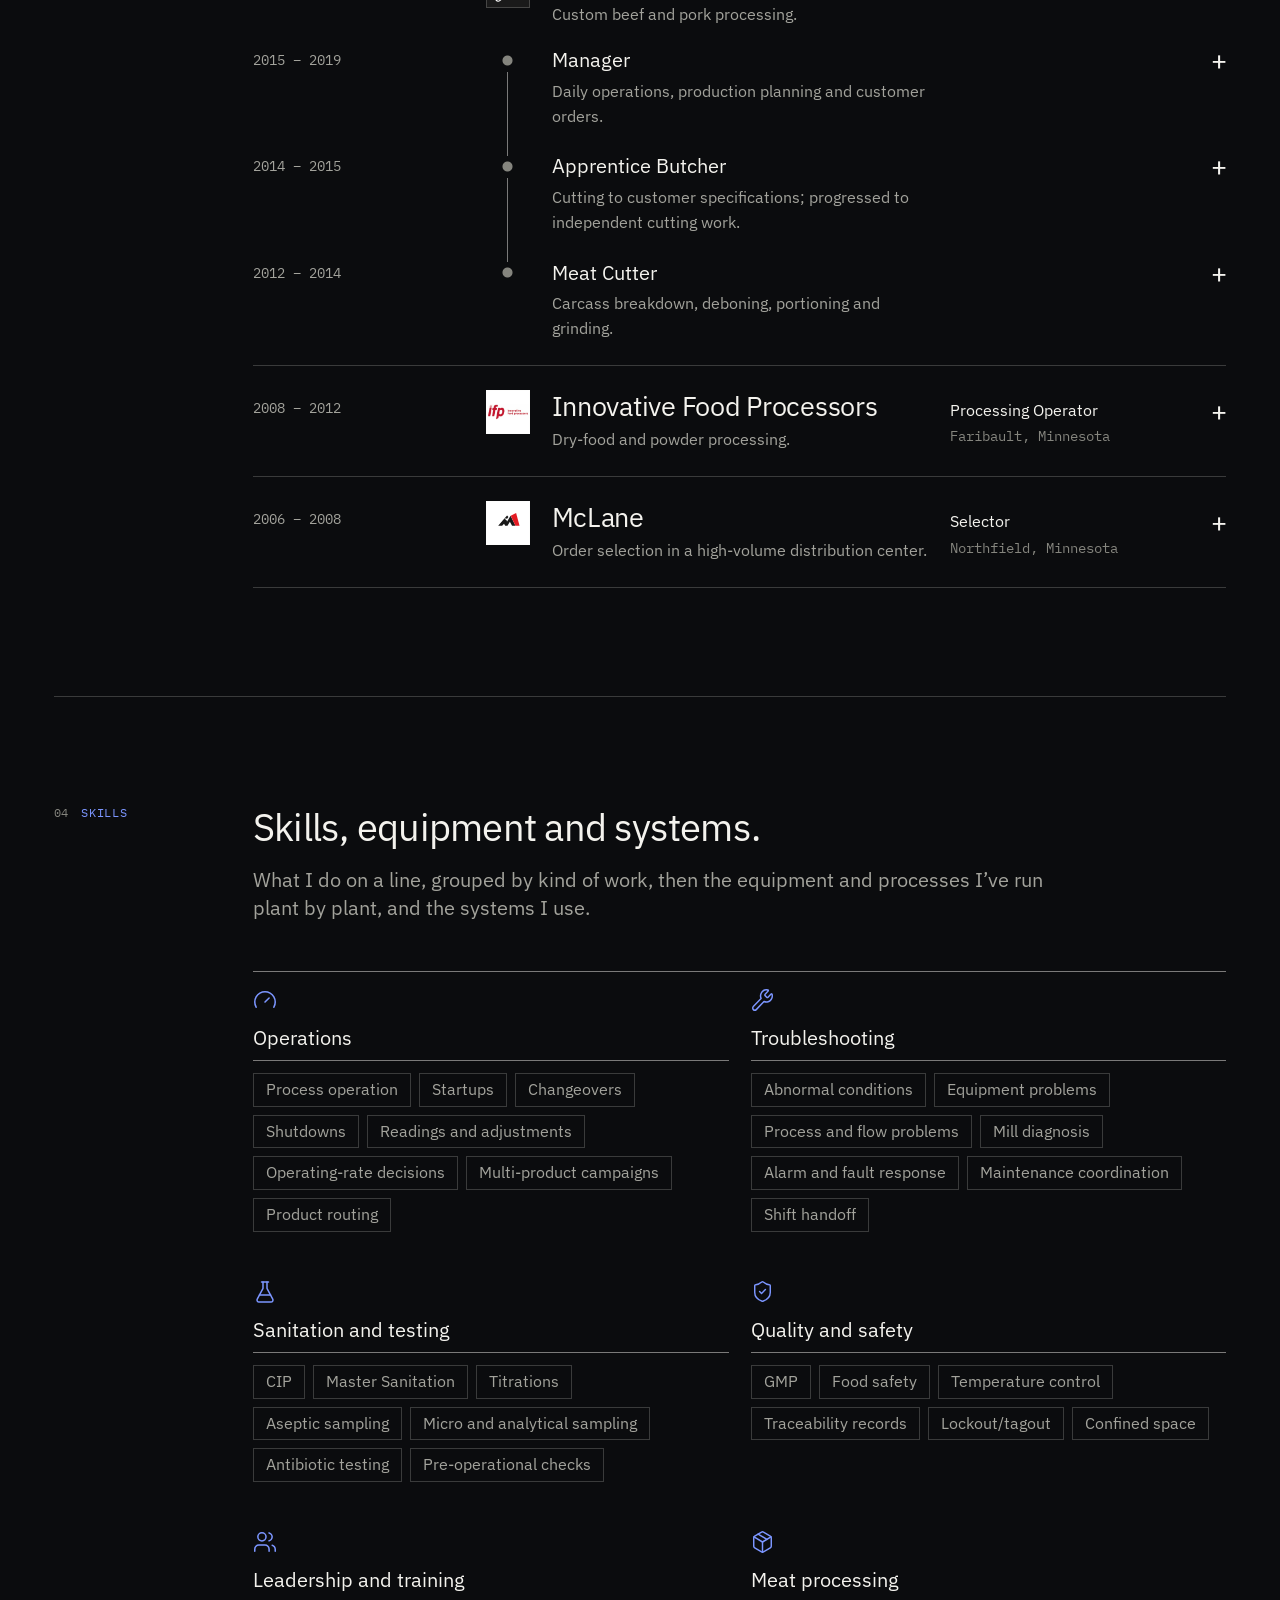
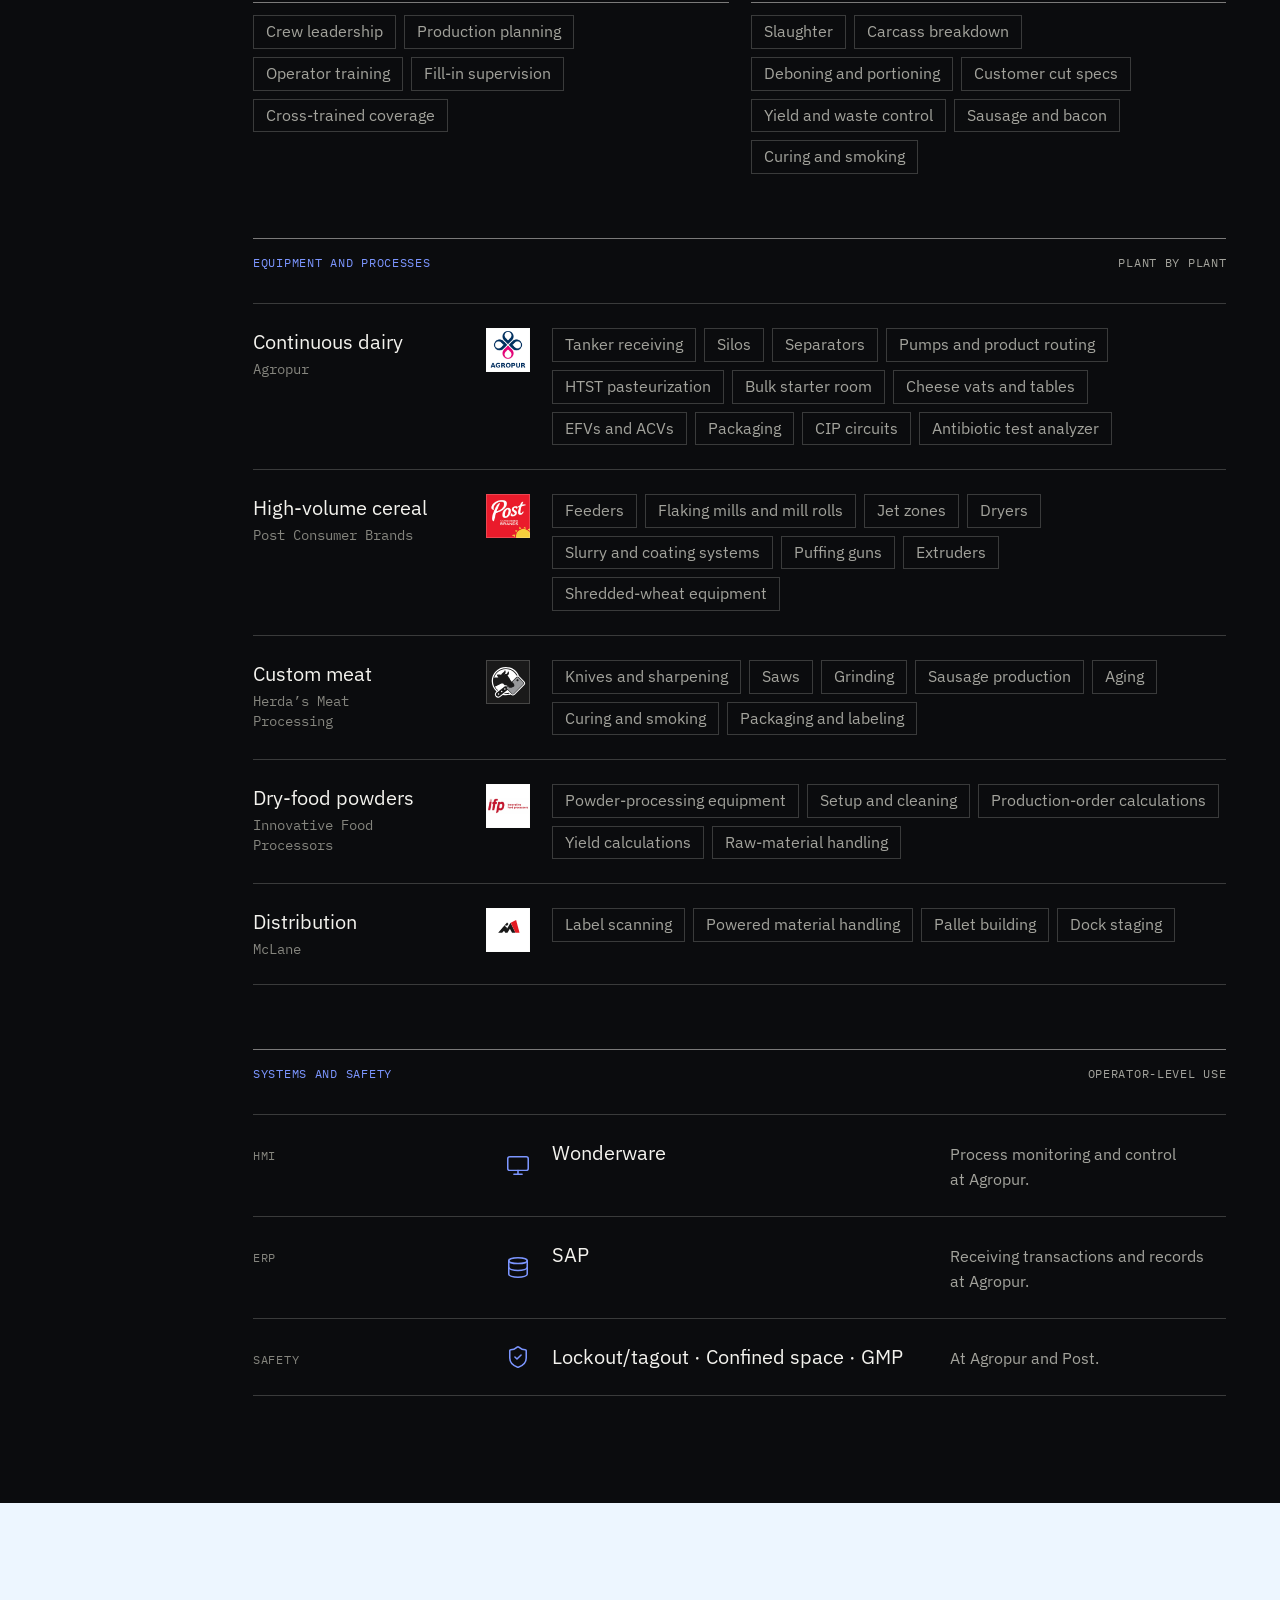
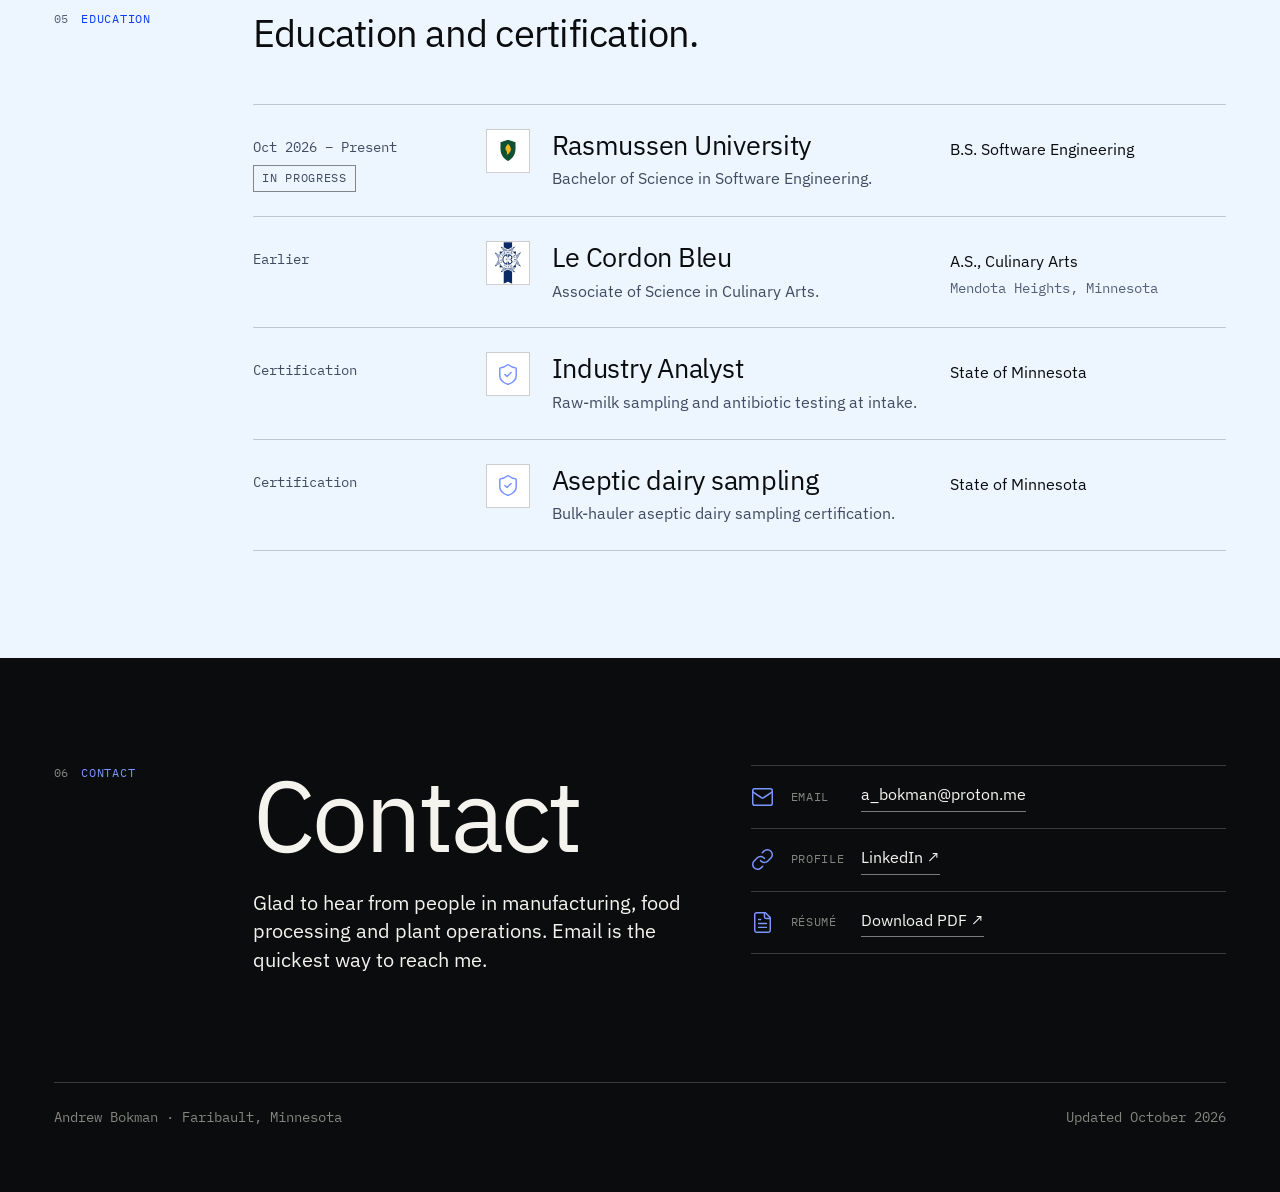
==== commit 4f902e4e: "Operational breadth: lead with the category, drop the large numbers - Retitle the panel "Operational" ====
--- a/site/index.html
+++ b/site/index.html
@@ -98,16 +98,16 @@
             </p>
           </div>
 
-          <!-- OPERATIONS AT A GLANCE. Operational breadth in four figures, not tenure: the hero already
-               carries the years. Each figure: label (dt), number (dd, shown first), one-line note (dd). -->
+          <!-- OPERATIONAL BREADTH. The range of the work in four short pairs: a category (dt) and what it
+               covers (dd). No large figures; the hero already carries the years. -->
           <aside class="hero__aside" aria-labelledby="glance-title">
             <div class="glance">
-              <h2 class="glance__title t-label" id="glance-title">Operations at a glance</h2>
+              <h2 class="glance__title t-label" id="glance-title">Operational breadth</h2>
               <dl class="stats">
-                <div class="stat"><dt class="stat__label t-body">Food manufacturing sectors</dt><dd class="stat__value">4</dd><dd class="stat__note">Dairy, cereal, meat and dry-⁠food powders</dd></div>
-                <div class="stat"><dt class="stat__label t-body">Operating environments</dt><dd class="stat__value">3</dd><dd class="stat__note">Continuous, batch and multi-⁠line production</dd></div>
-                <div class="stat"><dt class="stat__label t-body">Current operating areas</dt><dd class="stat__value">4</dd><dd class="stat__note">Intake, HTST &amp; packaging, starter and make room</dd></div>
-                <div class="stat"><dt class="stat__label t-body">Operators directed</dt><dd class="stat__value">4–⁠5</dd><dd class="stat__note">Processing-⁠side team leadership in high-⁠volume production</dd></div>
+                <div class="stat"><dt class="stat__label">Food manufacturing</dt><dd class="stat__note">Dairy, cereal, meat and dry-⁠food powders</dd></div>
+                <div class="stat"><dt class="stat__label">Operating environments</dt><dd class="stat__note">Continuous, batch and multi-⁠line production</dd></div>
+                <div class="stat"><dt class="stat__label">Current operating scope</dt><dd class="stat__note">Intake, HTST &amp; packaging, starter and make room</dd></div>
+                <div class="stat"><dt class="stat__label">Team leadership</dt><dd class="stat__note">Directed 4–⁠5 operators in high-⁠volume processing</dd></div>
               </dl>
               <dl class="facts">
                 <div class="fact"><dt class="t-label">Now</dt><dd class="t-body">Resource Operator&nbsp;II, Agropur</dd></div>
--- a/site/css/site.css
+++ b/site/css/site.css
@@ -720,7 +720,7 @@
   }
 }
 
-/* At a glance: key figures on a panel with a quiet blue glow in one corner. */
+/* Operational breadth: four short pairs on a panel with a quiet blue glow in one corner. */
 .glance {
   container: glance / inline-size;
   display: grid;
@@ -754,30 +754,23 @@
   column-gap: var(--spacing-lg);
 }
 
-/* Value first on screen, label first for screen readers (dt before dd in the source). */
+/* Each cell: a category heading, then what it covers, directly under it. Cells in a row
+   share their top rule; a description never waits for a longer neighbouring heading. */
 .stat {
   display: grid;
-  gap: var(--spacing-xs);
+  gap: var(--spacing-2xs);
   align-content: start;
   padding-top: var(--spacing-md);
   padding-bottom: var(--spacing-lg);
   border-top: var(--border-width-hairline) solid var(--color-border-default);
 }
 
-.stat__value {
-  order: -1;
-  font-size: clamp(28px, 12.5cqi, 46px);
-  line-height: 1;
-  letter-spacing: -0.03em;
-  font-variant-numeric: tabular-nums;
-  white-space: nowrap;
-}
-
-/* Number, then what it counts, then a short note naming the parts. */
 .stat__label {
   color: var(--color-text-primary);
   font-size: var(--typography-body-size);
-  line-height: 1.4;
+  font-weight: 500;
+  line-height: 1.35;
+  text-wrap: balance;
 }
 
 .stat__note {
@@ -787,24 +780,11 @@
   text-wrap: pretty;
 }
 
-/* Figures side by side share row tracks, so labels and notes start level even when
-   one label wraps further than its neighbour. */
-@supports (grid-template-rows: subgrid) {
-  .stat {
-    grid-row: span 3;
-    grid-template-rows: subgrid;
-  }
-}
-
 /* When the panel runs the full width (phones turned sideways, tablets, small laptops):
-   four figures in a row, and the two facts side by side underneath, each over two figures. */
+   four cells in a row, and the two facts side by side underneath, each over two cells. */
 @container glance (min-width: 600px) {
   .stats {
     grid-template-columns: repeat(4, minmax(0, 1fr));
-  }
-
-  .stat__value {
-    font-size: clamp(32px, 6.2cqi, 46px);
   }
 
   .glance .facts {
@@ -842,7 +822,7 @@
   color: var(--color-text-tertiary);
 }
 
-/* Stacked inside the panel, the first fact needs no rule: the figures above end the group. */
+/* Stacked inside the panel, the first fact needs no rule: the cells above end the group. */
 @container glance (max-width: 599.98px) {
   .glance .facts .fact:first-child {
     border-top: 0;
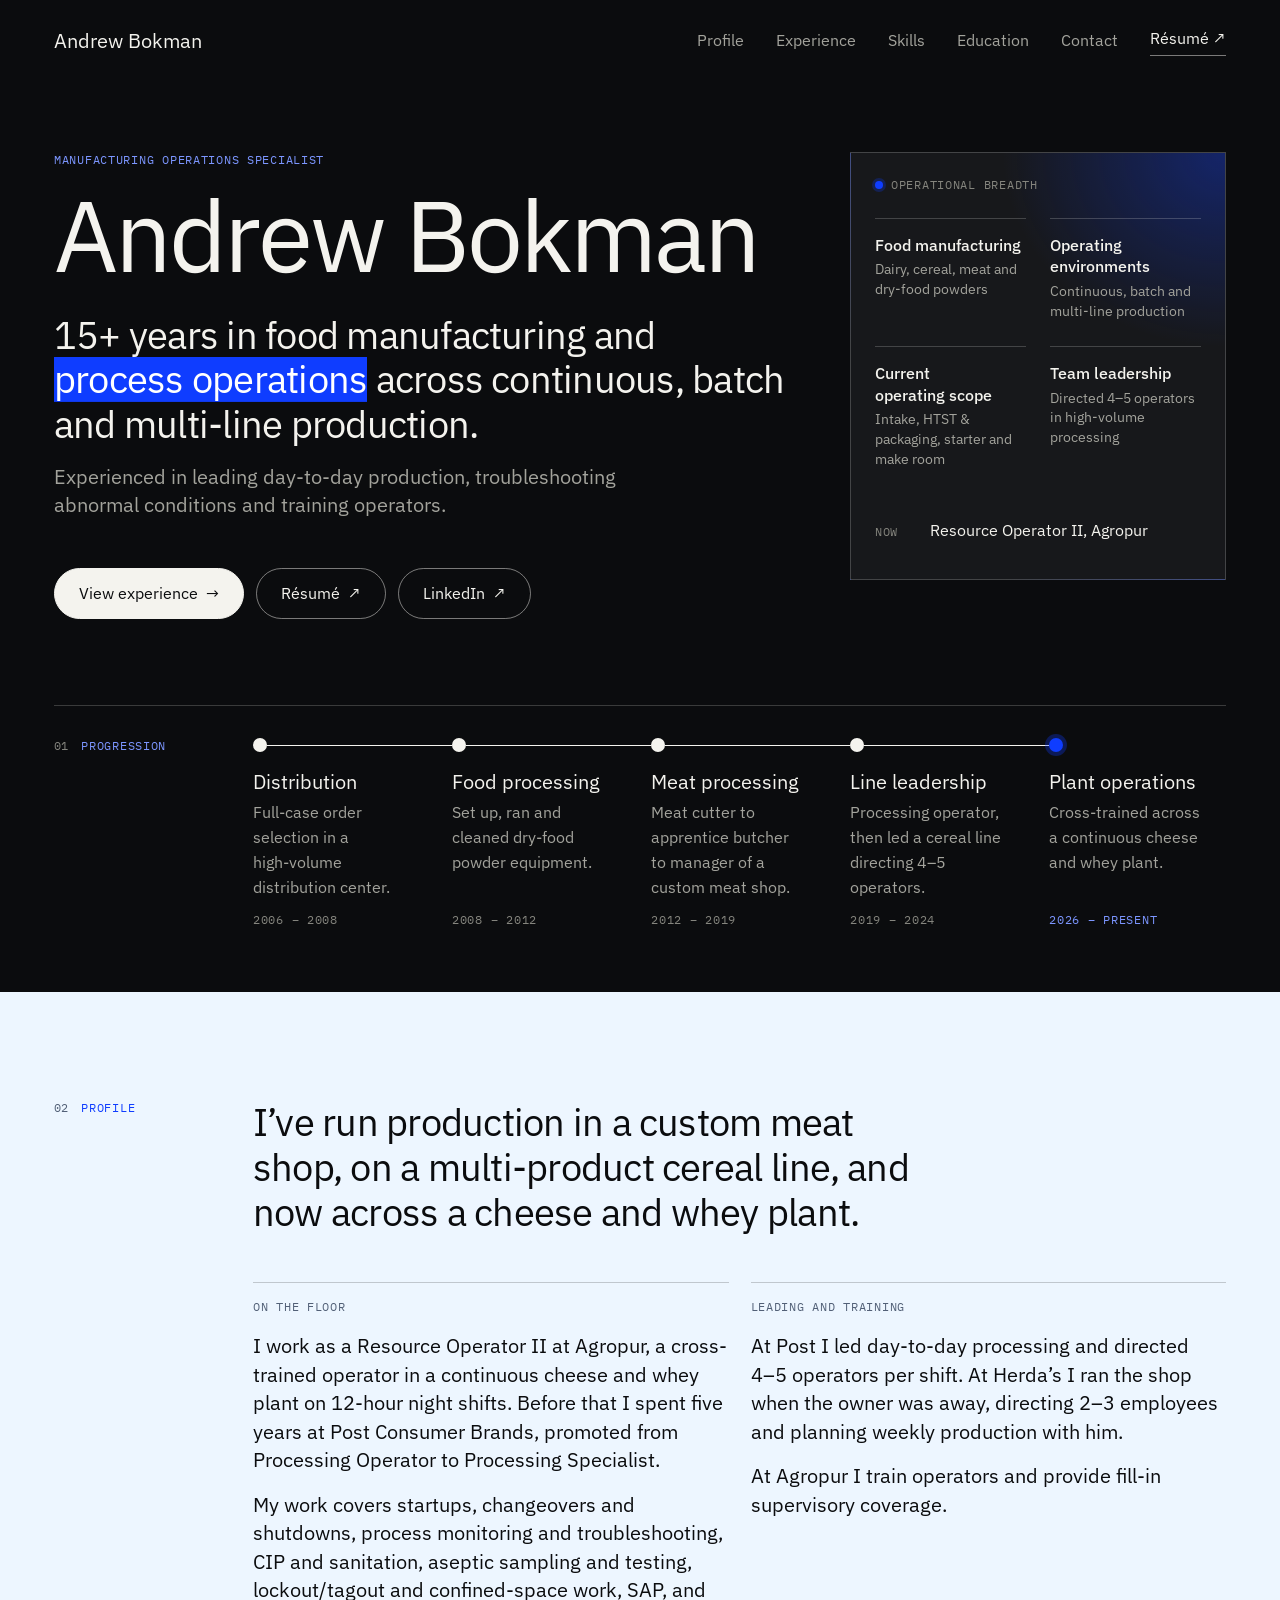
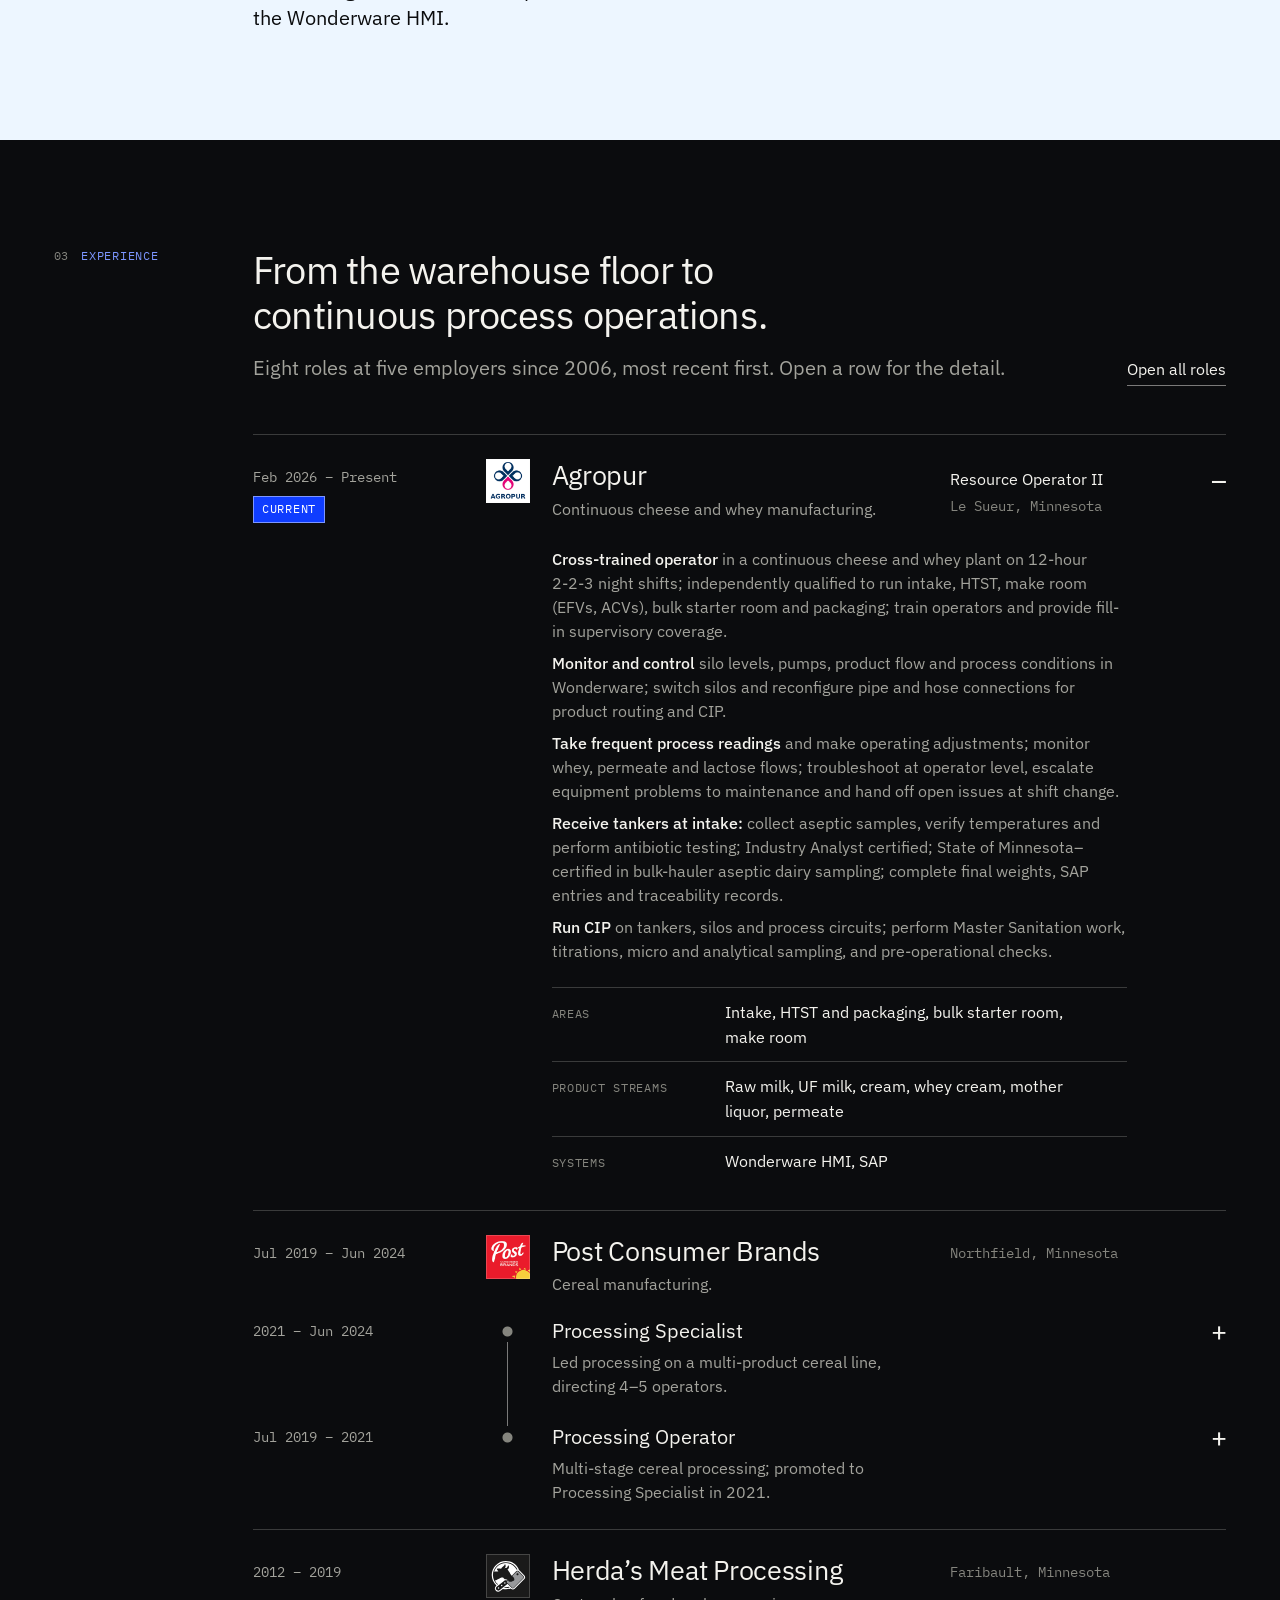
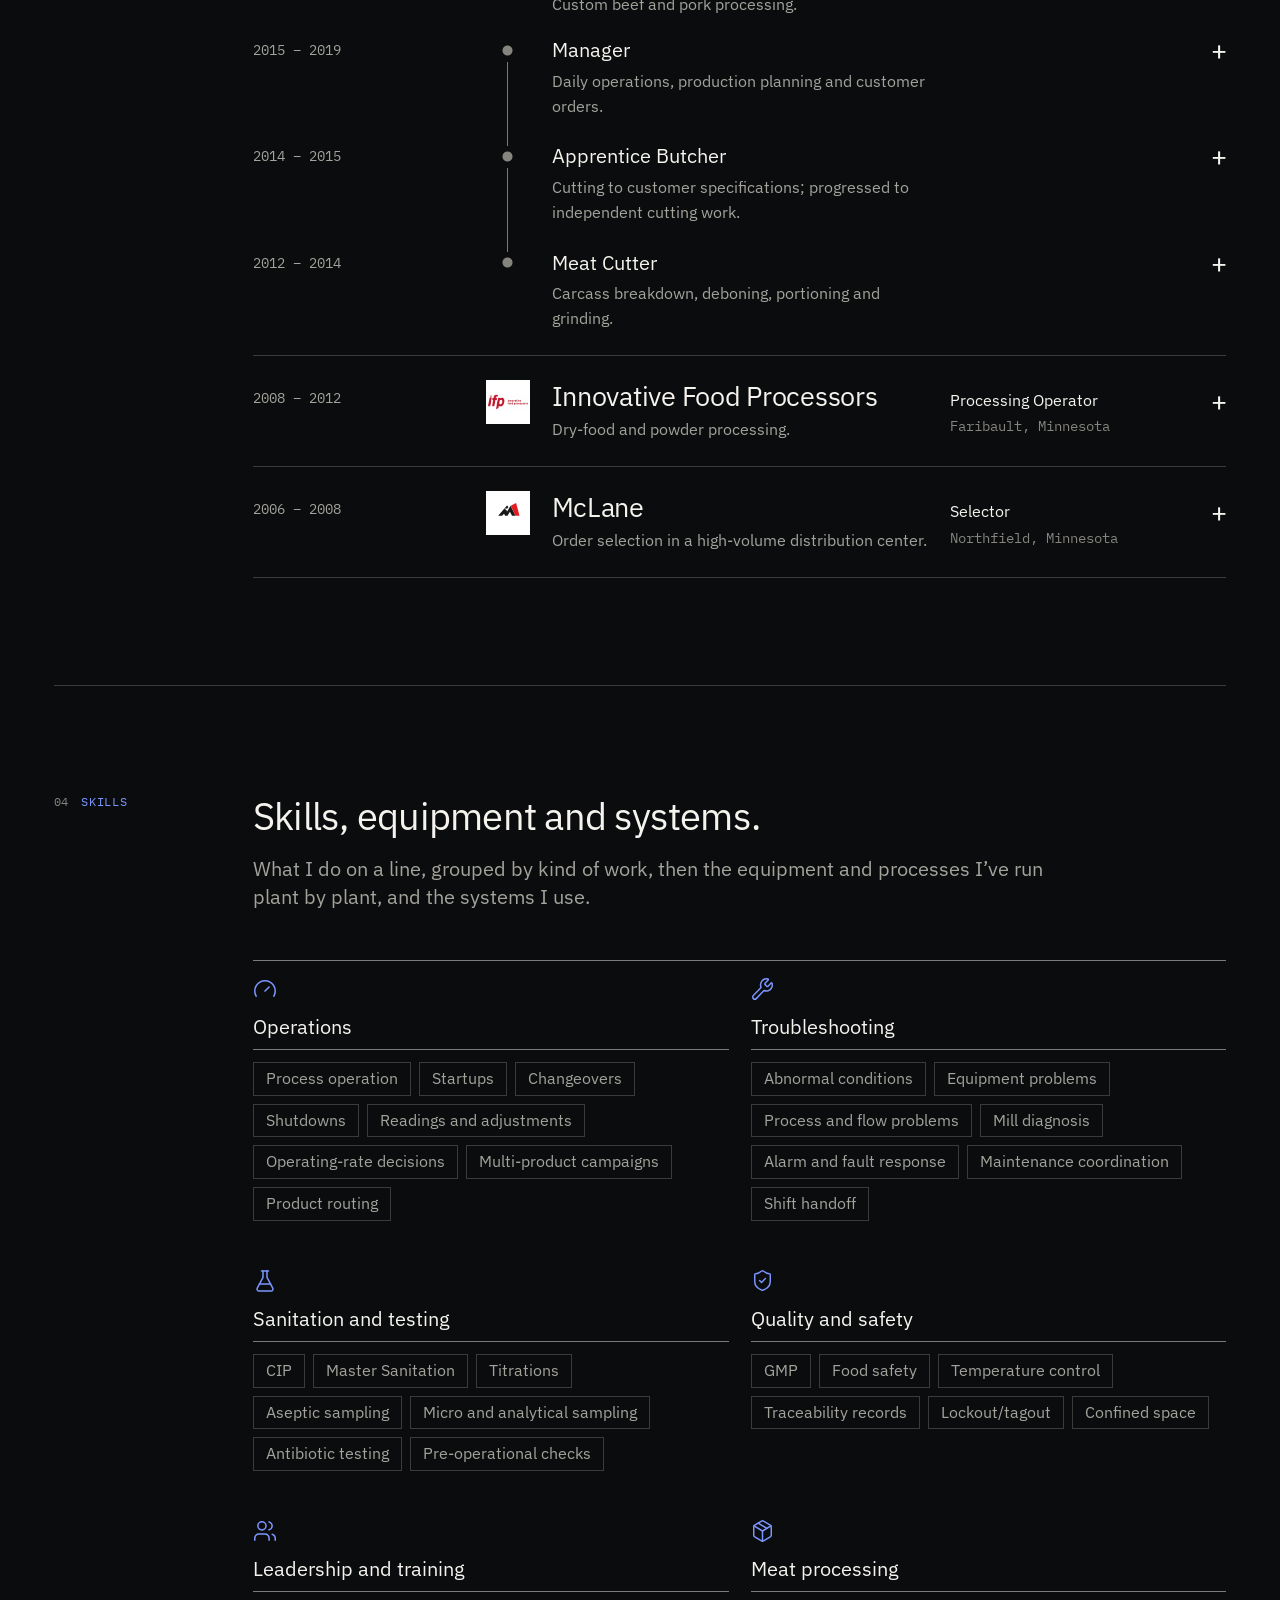
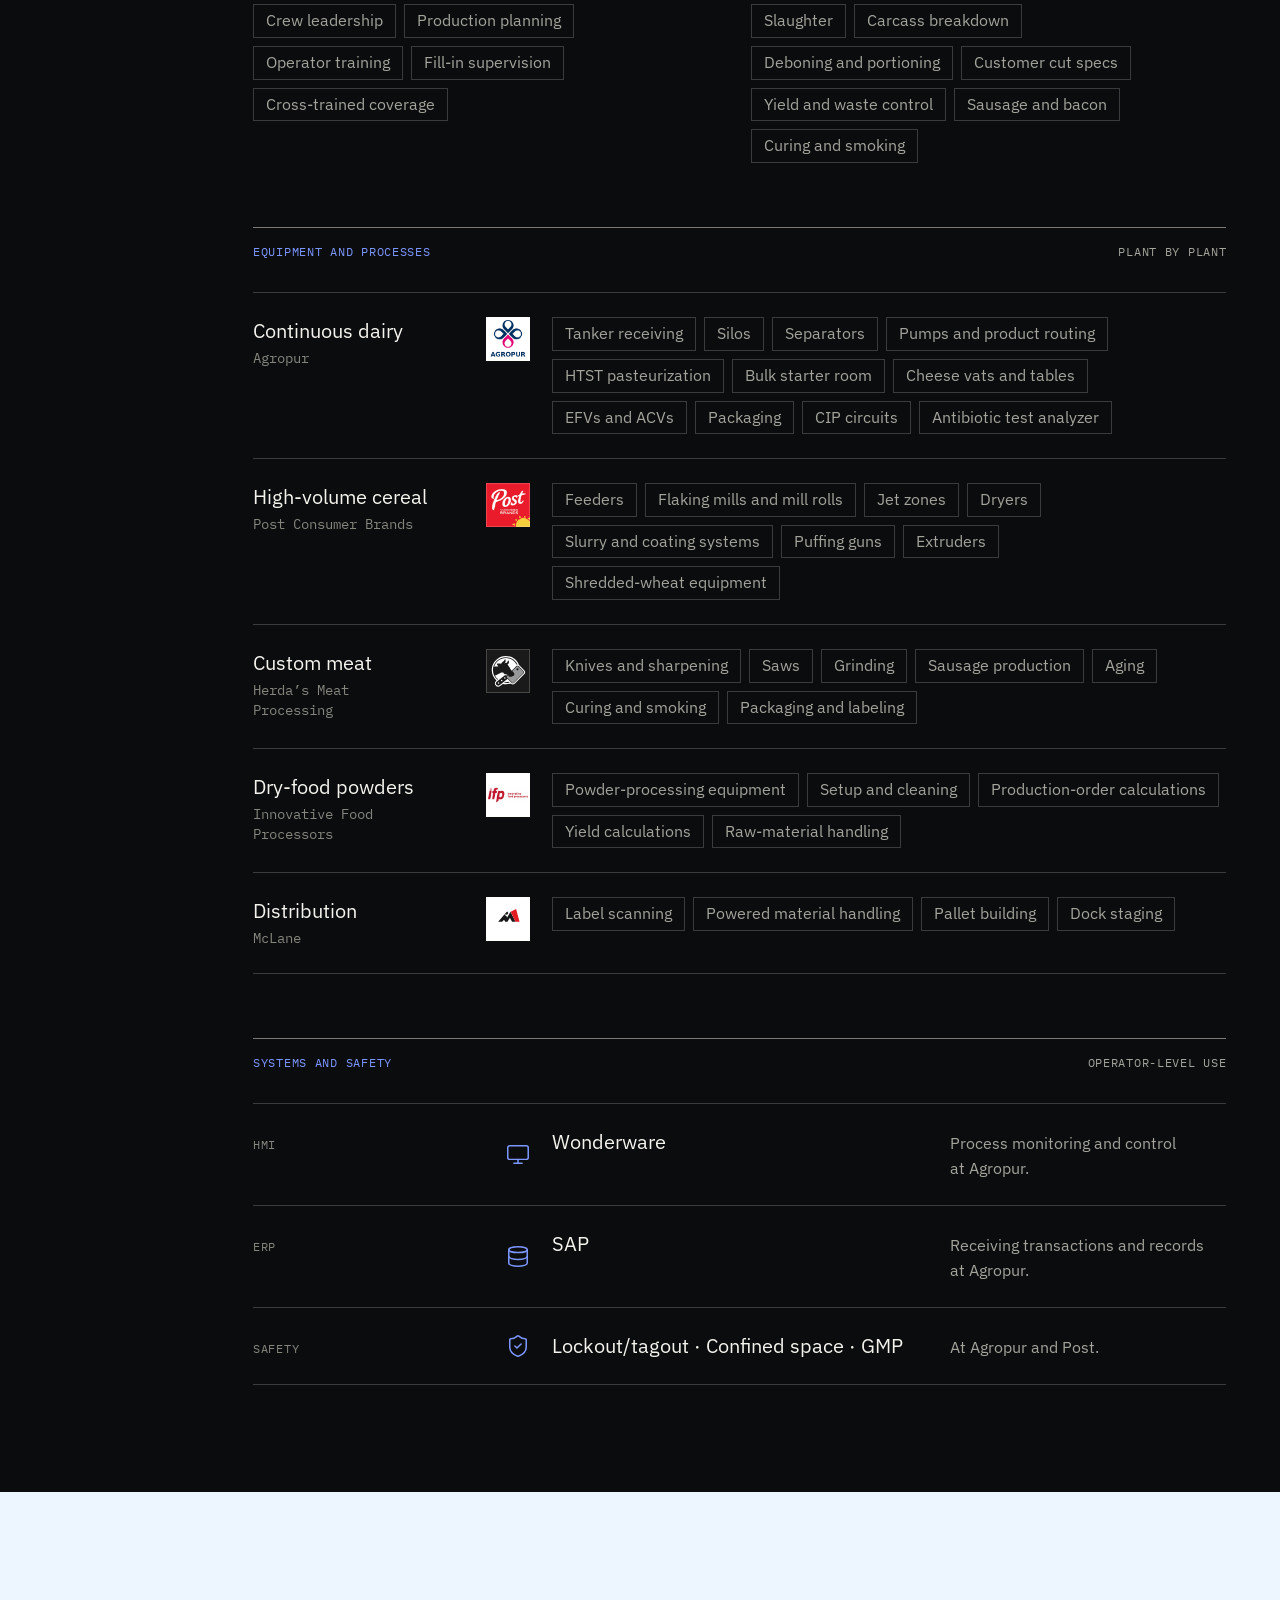
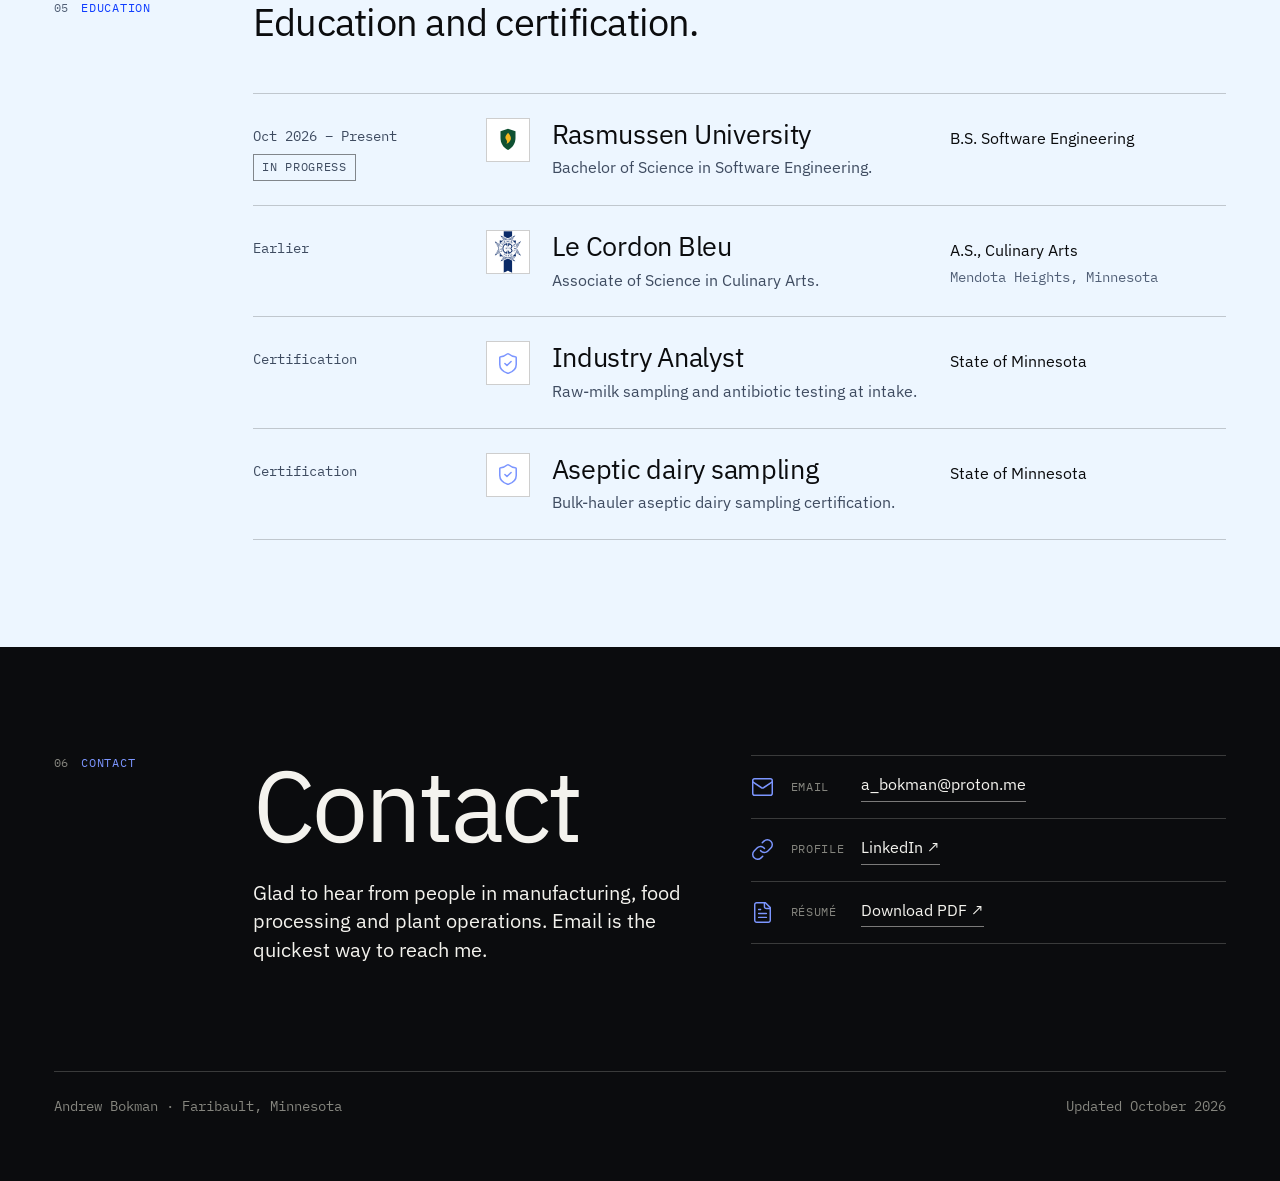
==== commit 7d3fe260: "Operational breadth: drop the Based in row Co-Authored-By: Claude Opus 5.5 <noreply@anthropic.com> C" ====
--- a/site/index.html
+++ b/site/index.html
@@ -111,7 +111,6 @@
               </dl>
               <dl class="facts">
                 <div class="fact"><dt class="t-label">Now</dt><dd class="t-body">Resource Operator&nbsp;II, Agropur</dd></div>
-                <div class="fact"><dt class="t-label">Based in</dt><dd class="t-body">Faribault, Minnesota</dd></div>
               </dl>
             </div>
           </aside>
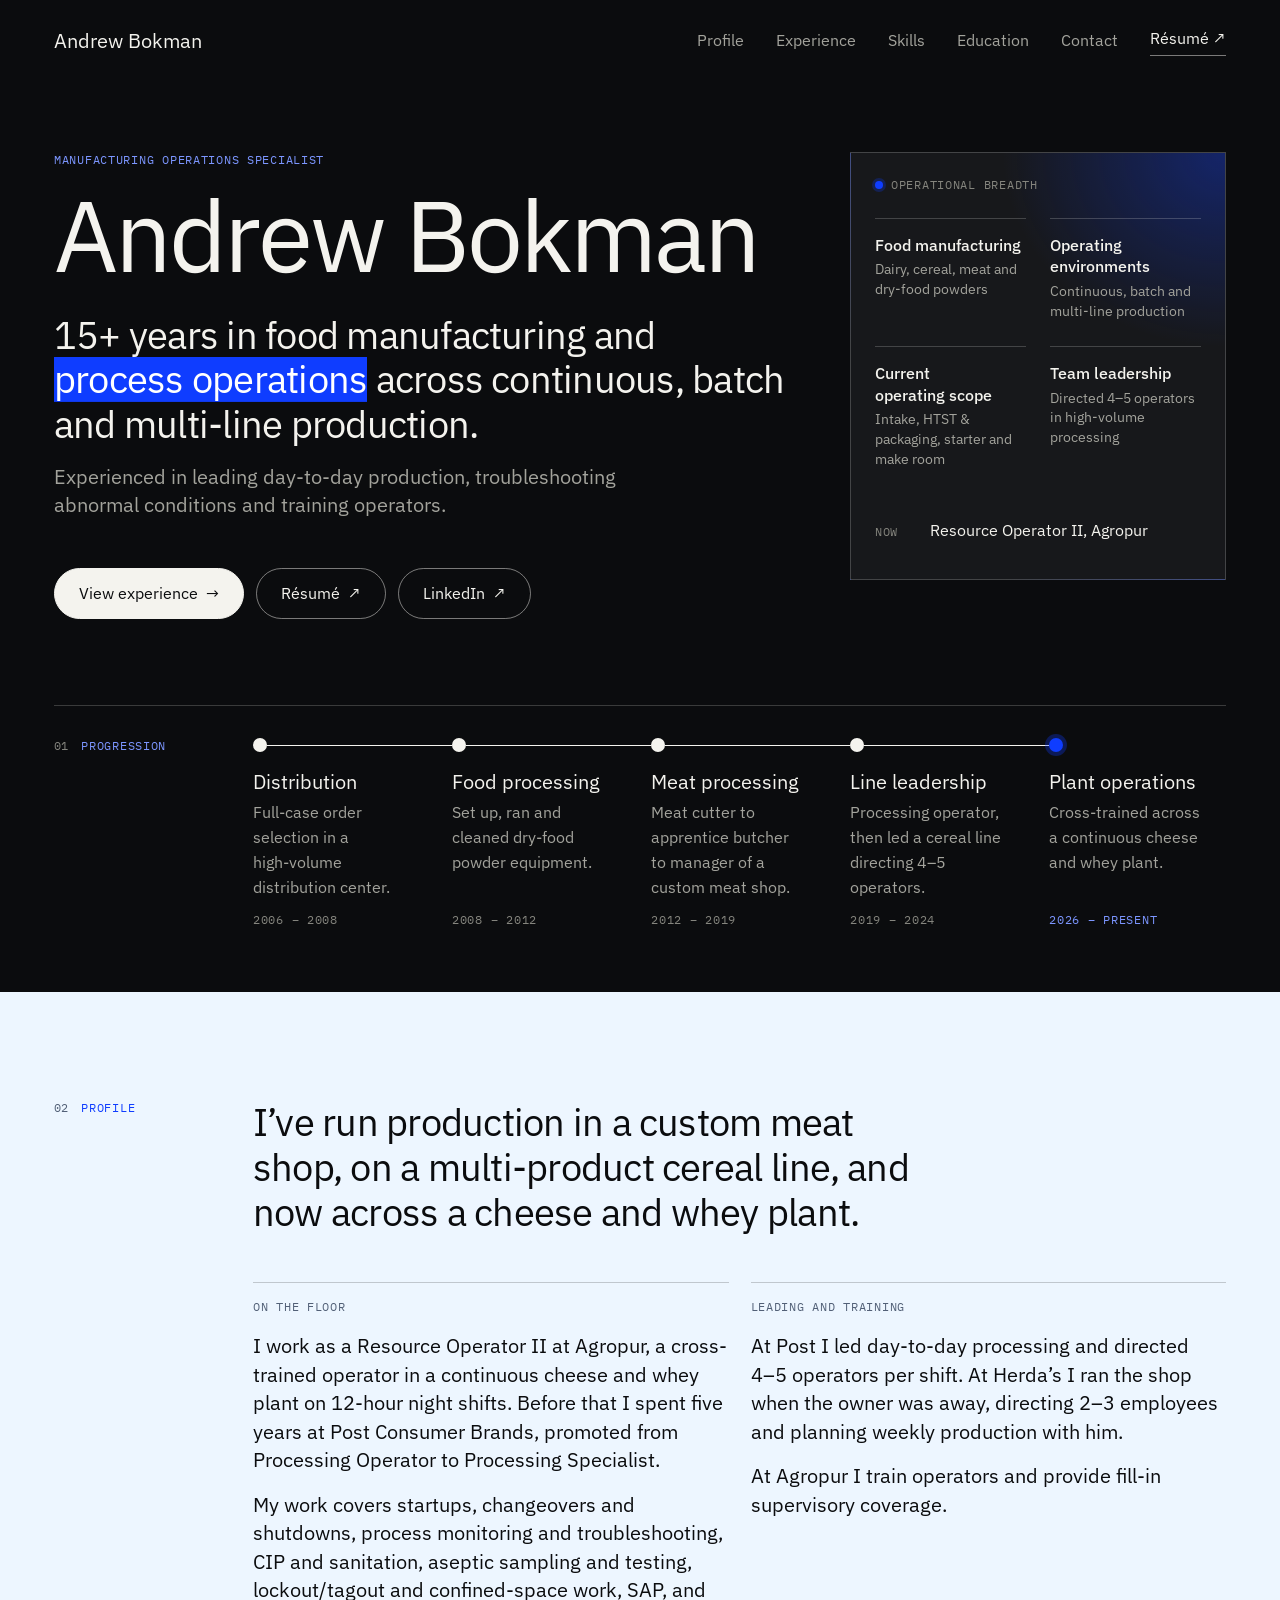
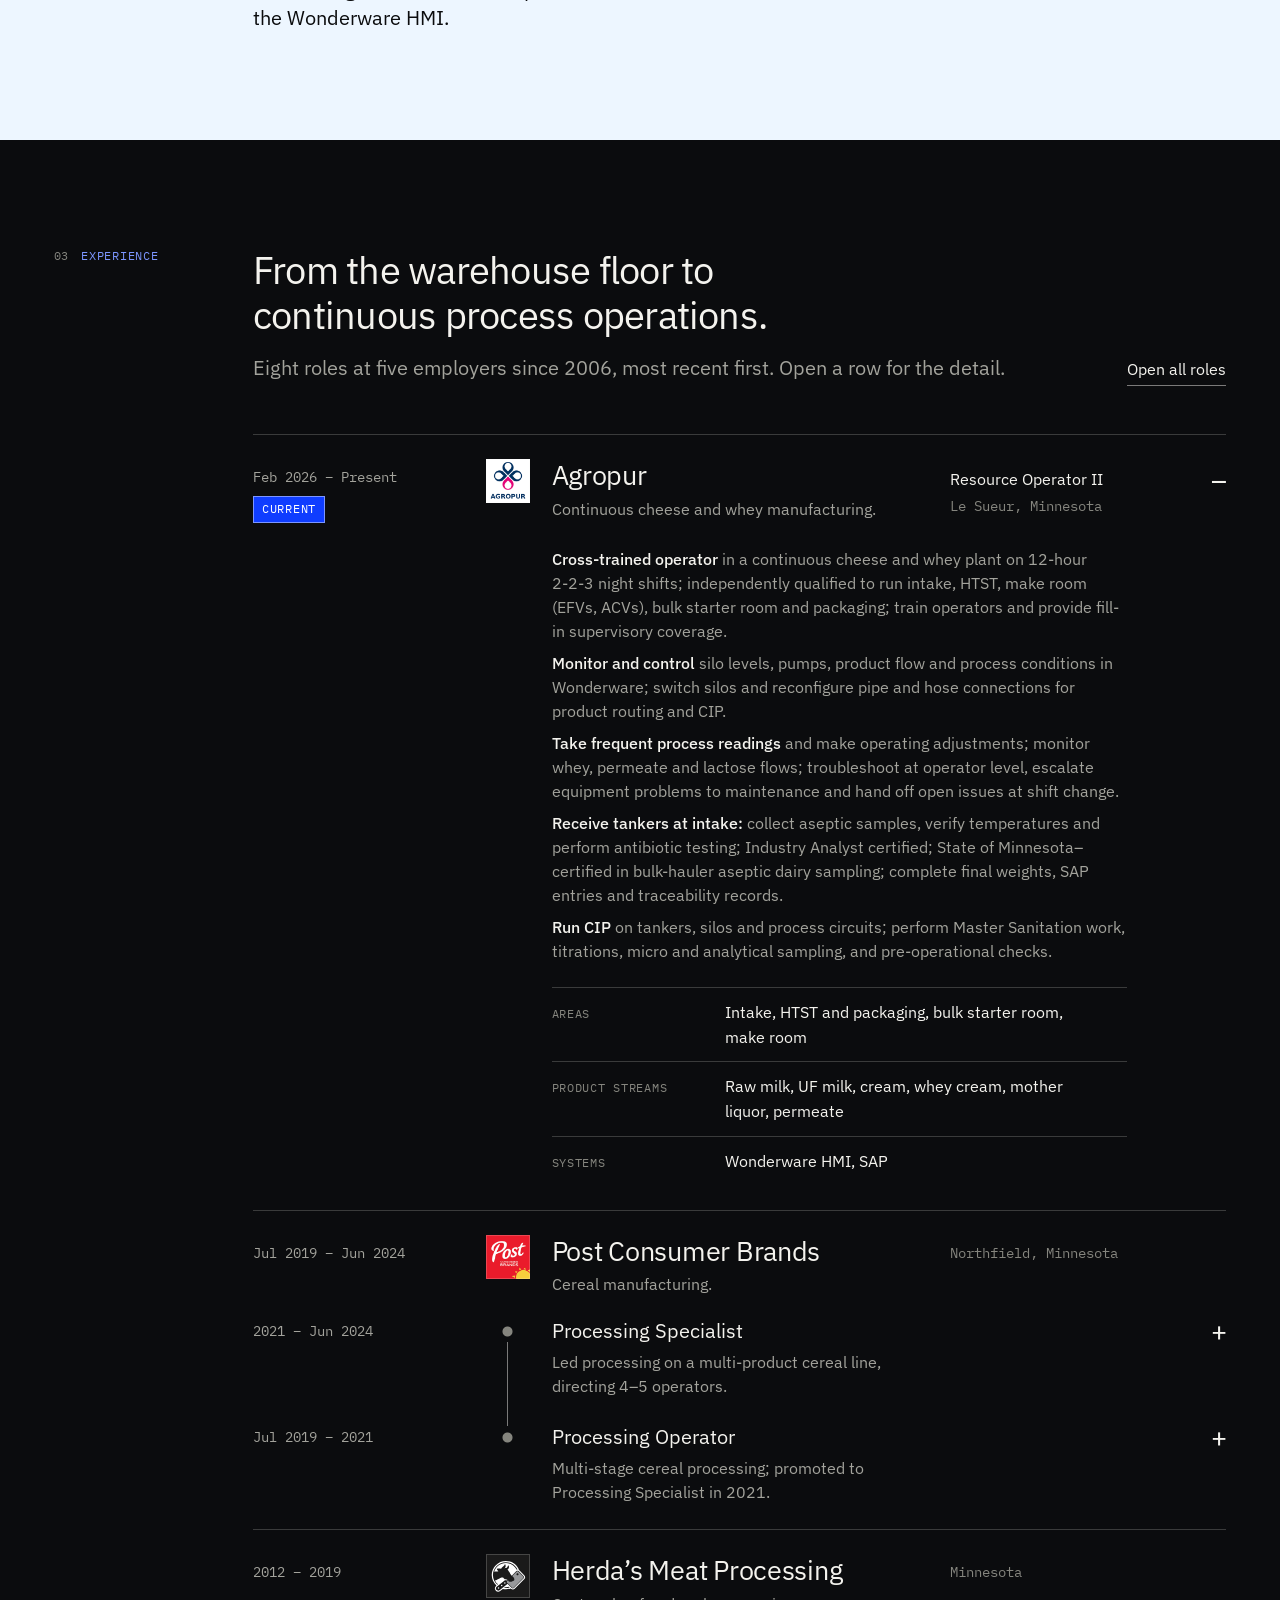
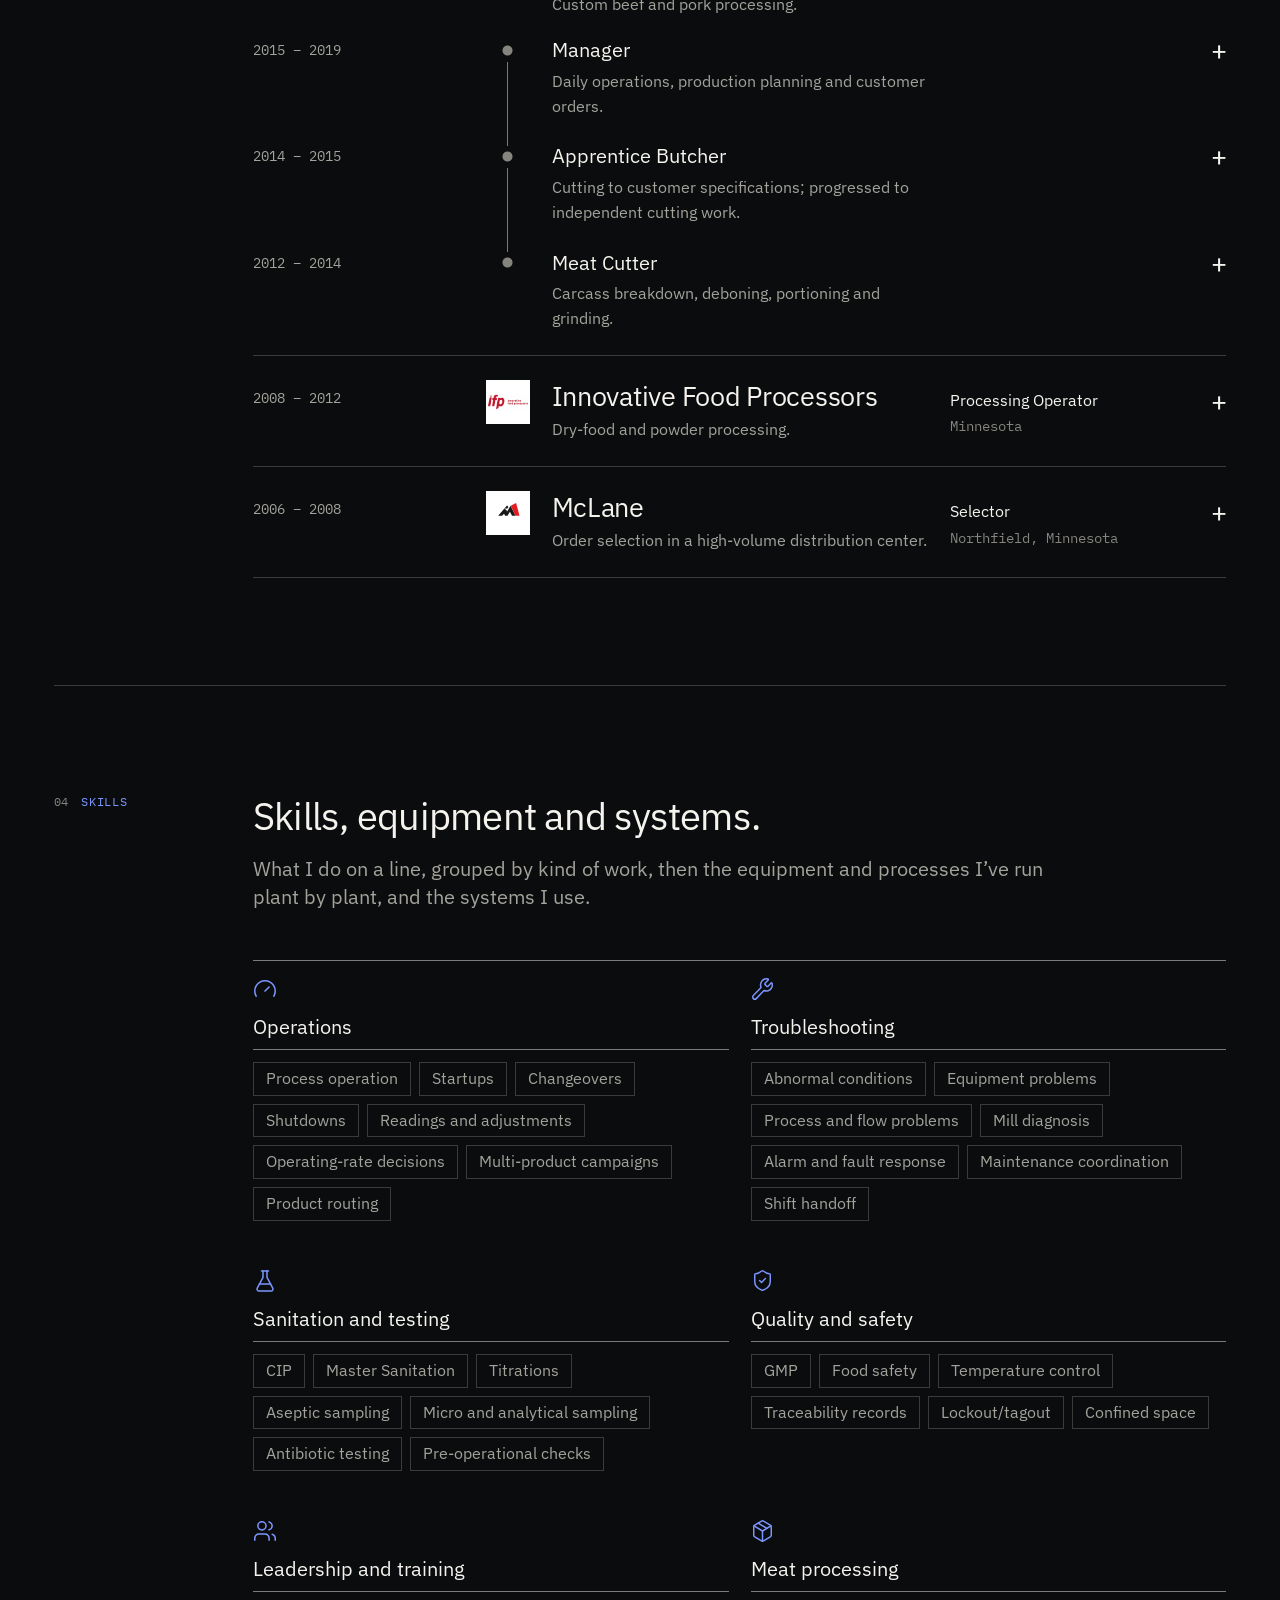
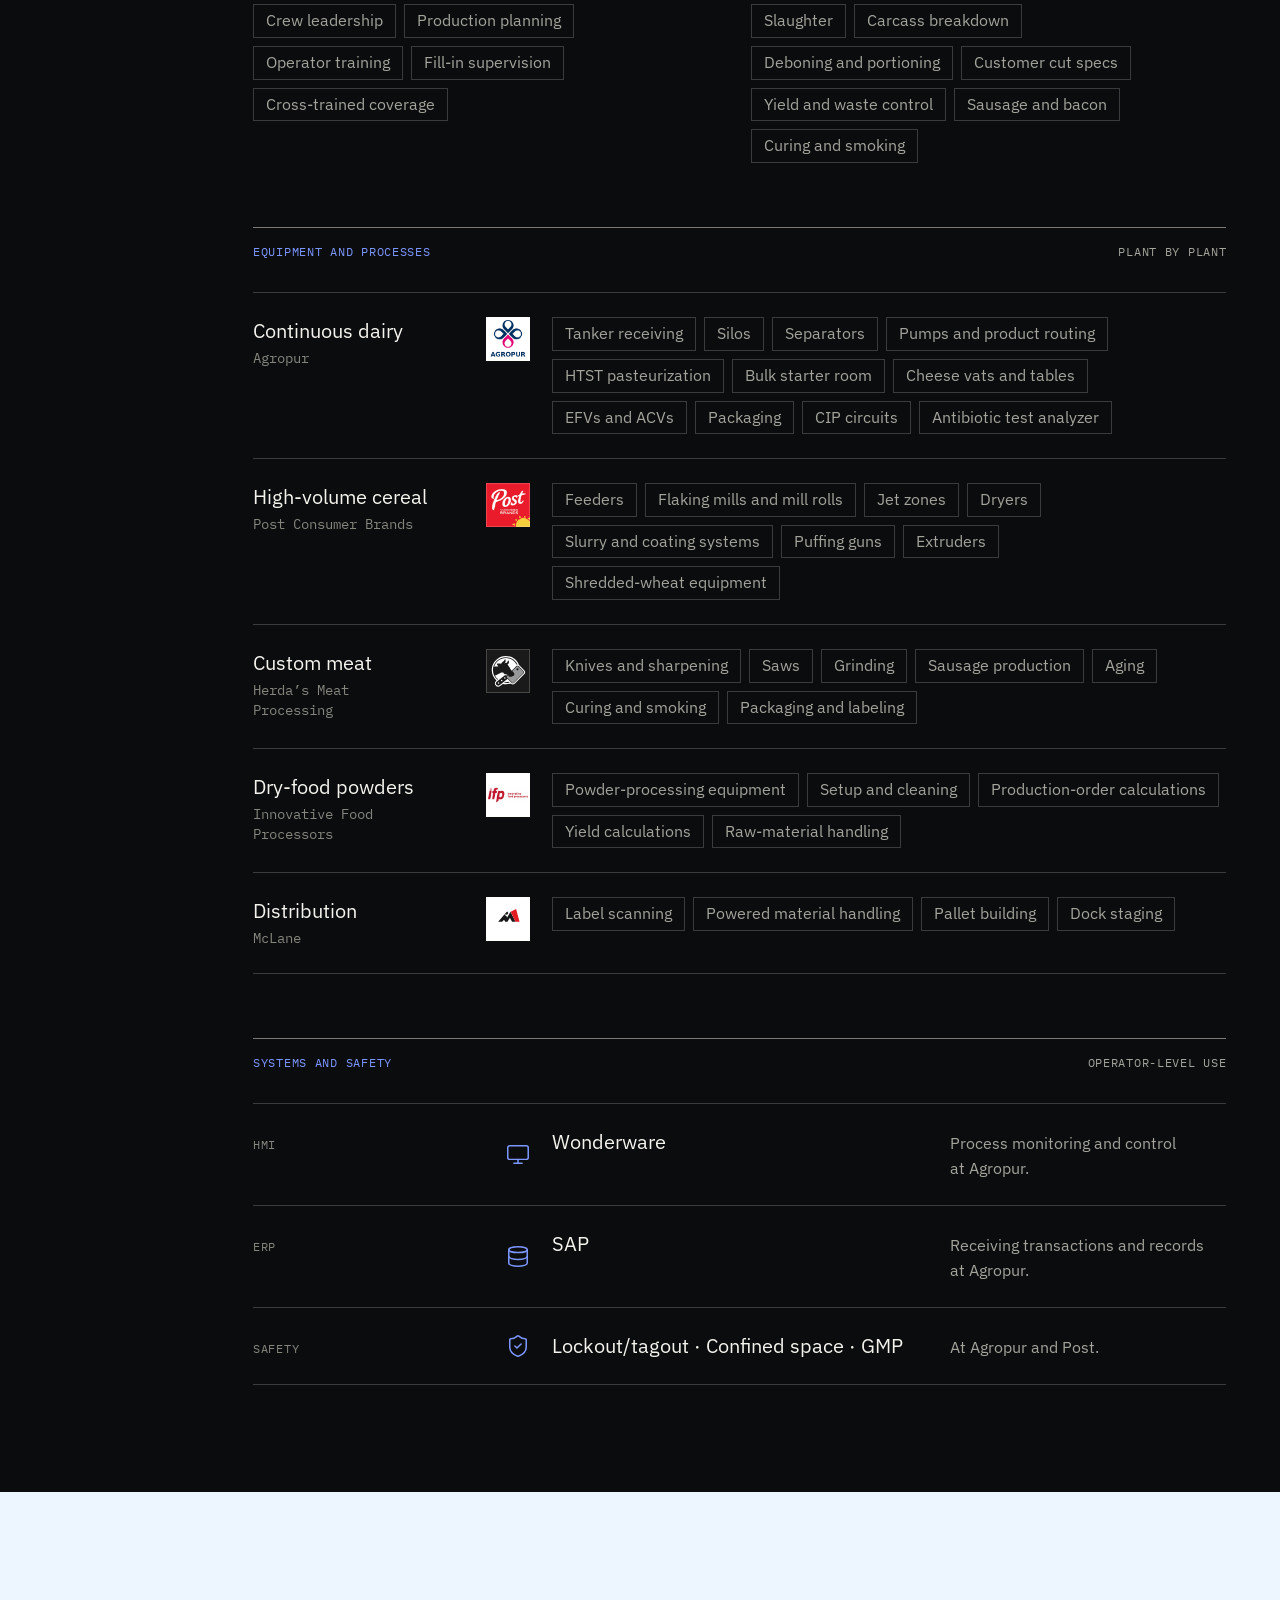
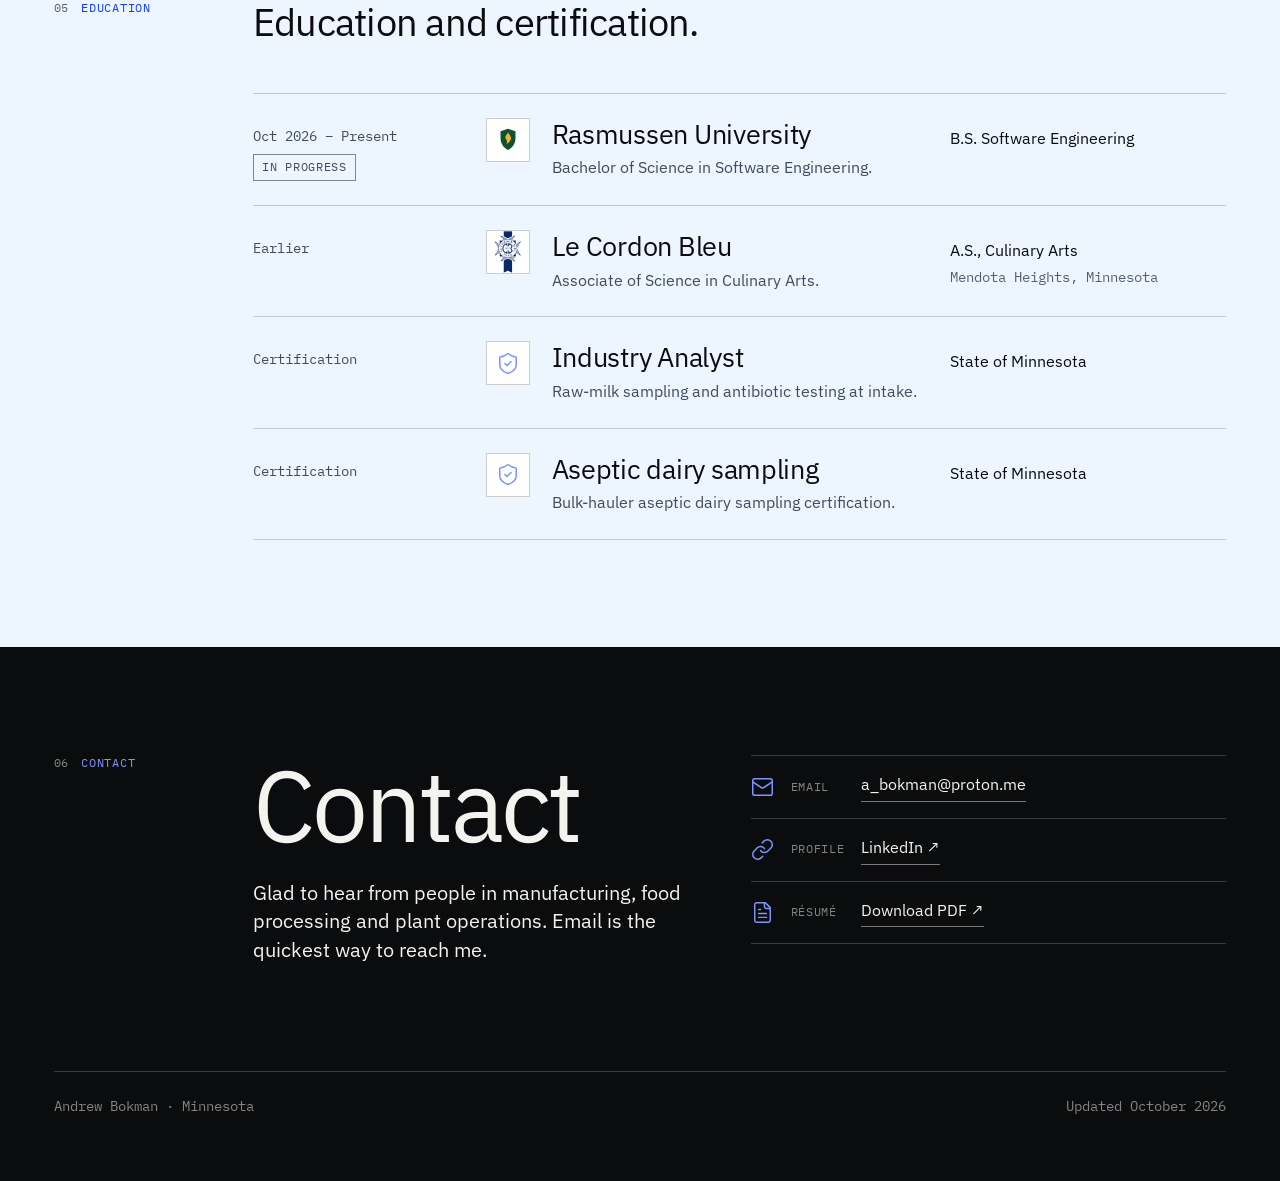
==== commit 78442be1: "Take Faribault off the site - Footer reads "Andrew Bokman · Minnesota". - Herda's and Innovative Foo" ====
--- a/site/index.html
+++ b/site/index.html
@@ -307,7 +307,7 @@
                     <span class="index-row__summary t-body">Custom beef and pork processing.</span>
                   </span>
                   <span class="index-row__side">
-                    <span class="index-row__location t-mono">Faribault, Minnesota</span>
+                    <span class="index-row__location t-mono">Minnesota</span>
                   </span>
                 </div>
                 <details class="index-row index-row--role">
@@ -385,7 +385,7 @@
                     </span>
                     <span class="index-row__side">
                       <span class="index-row__role t-body">Processing Operator</span>
-                      <span class="index-row__location t-mono">Faribault, Minnesota</span>
+                      <span class="index-row__location t-mono">Minnesota</span>
                     </span>
                     <span class="index-row__toggle t-heading" aria-hidden="true"></span>
                   </span>
@@ -648,7 +648,7 @@
   <footer class="footer">
     <div class="container">
       <div class="footer__inner t-mono">
-        <span>Andrew Bokman · Faribault, Minnesota</span>
+        <span>Andrew Bokman · Minnesota</span>
         <span>Updated October 2026</span>
       </div>
     </div>
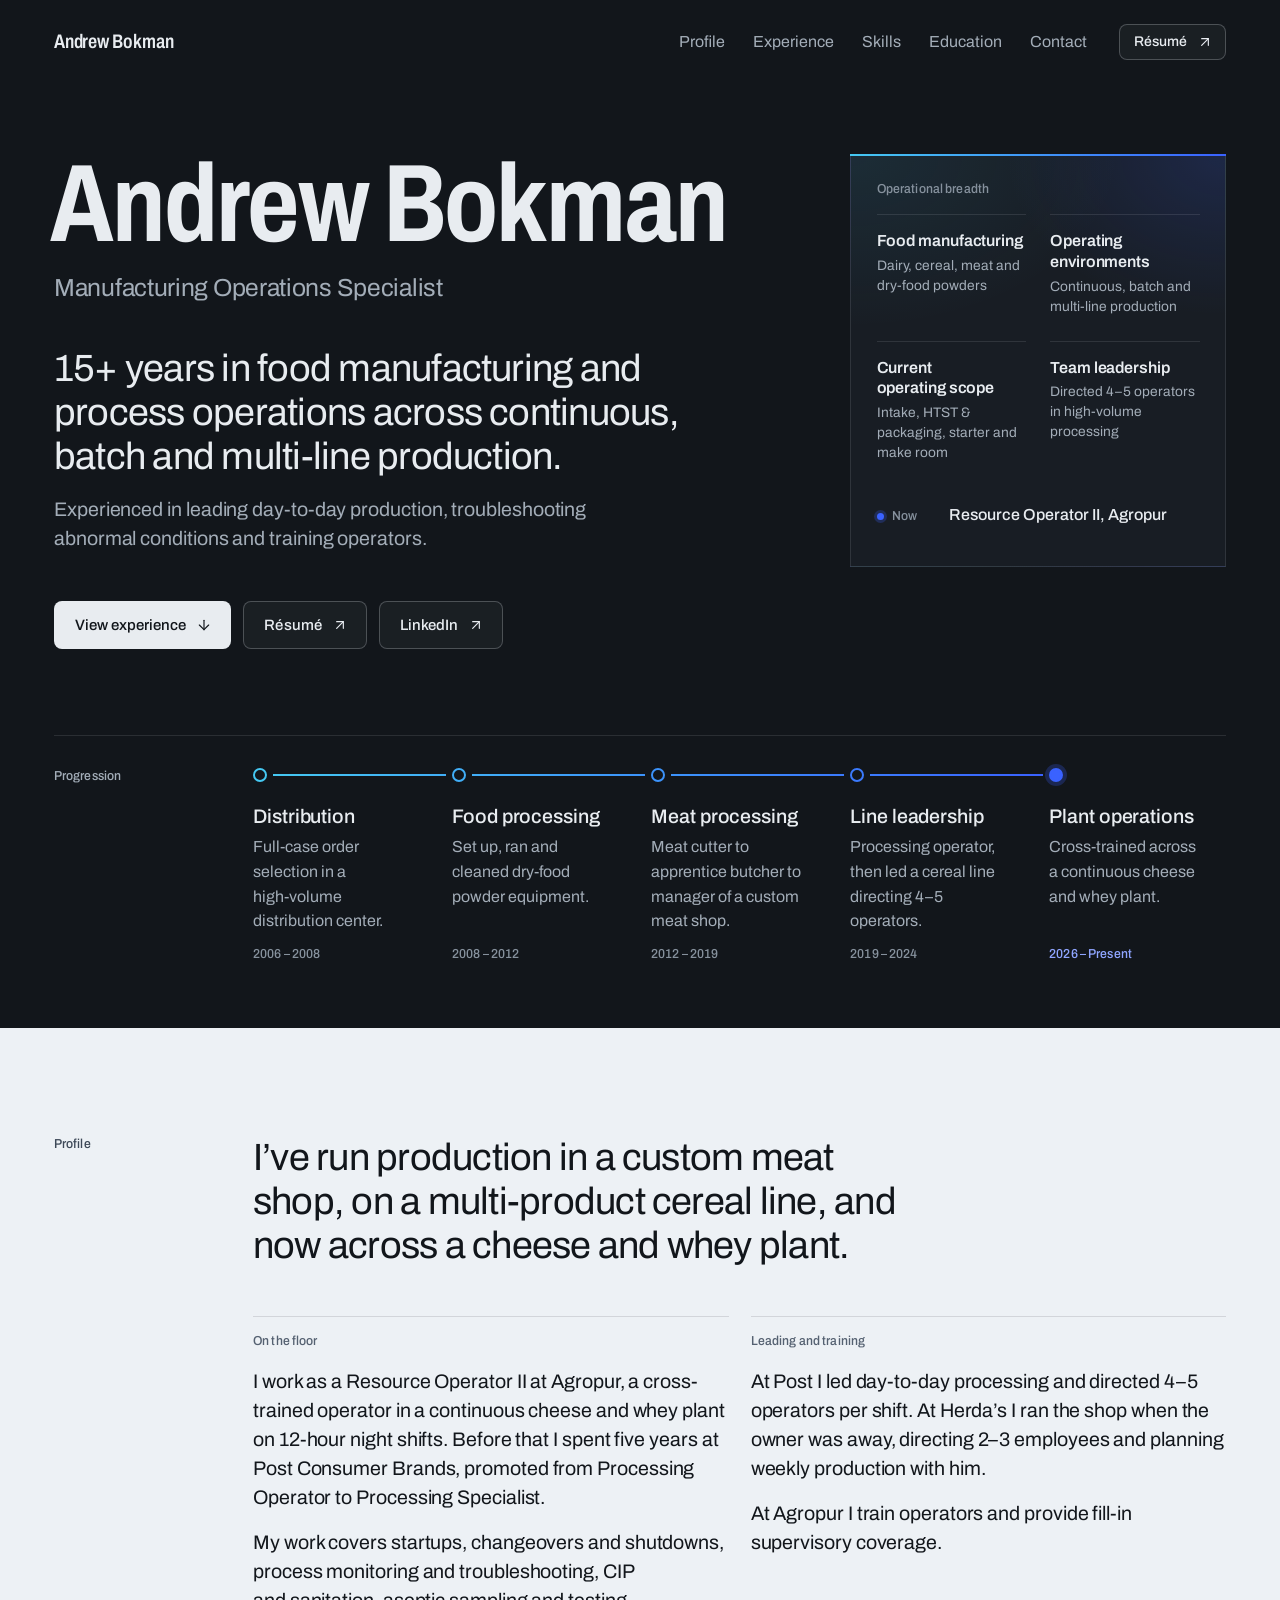
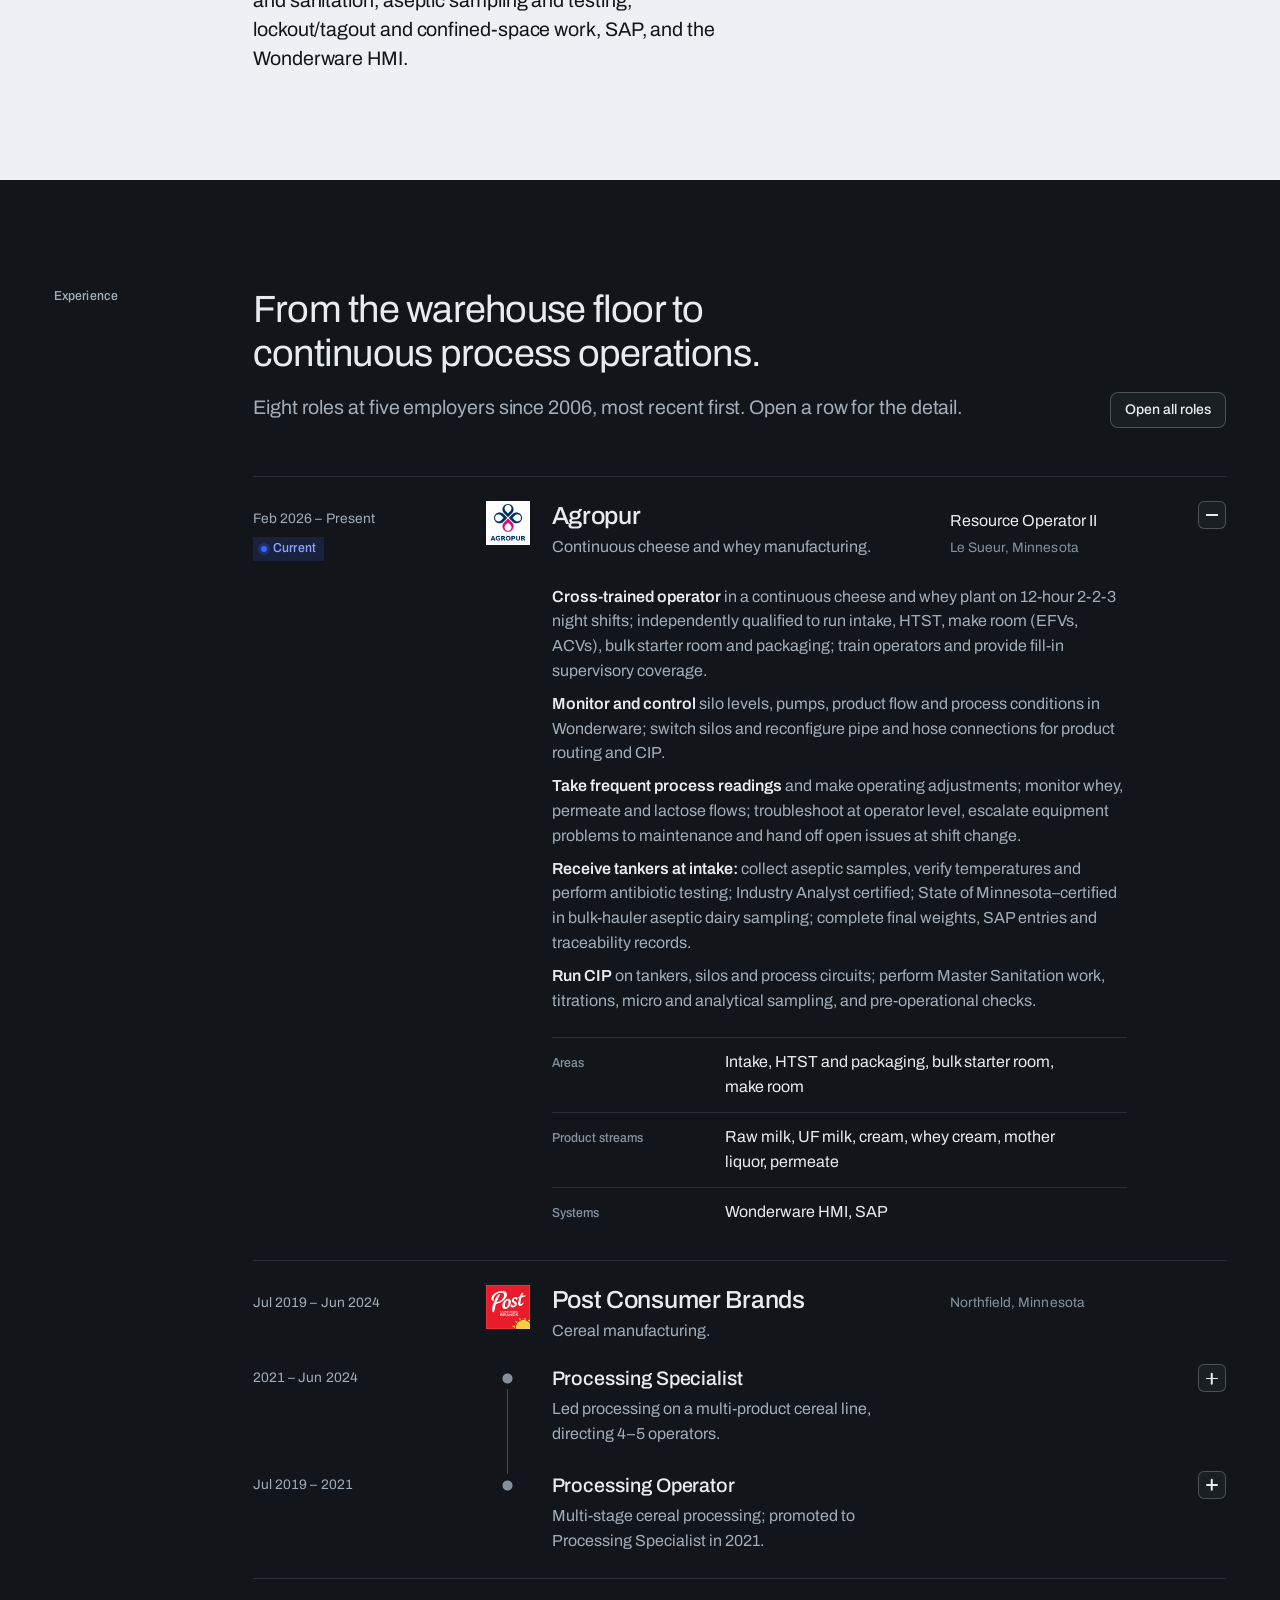
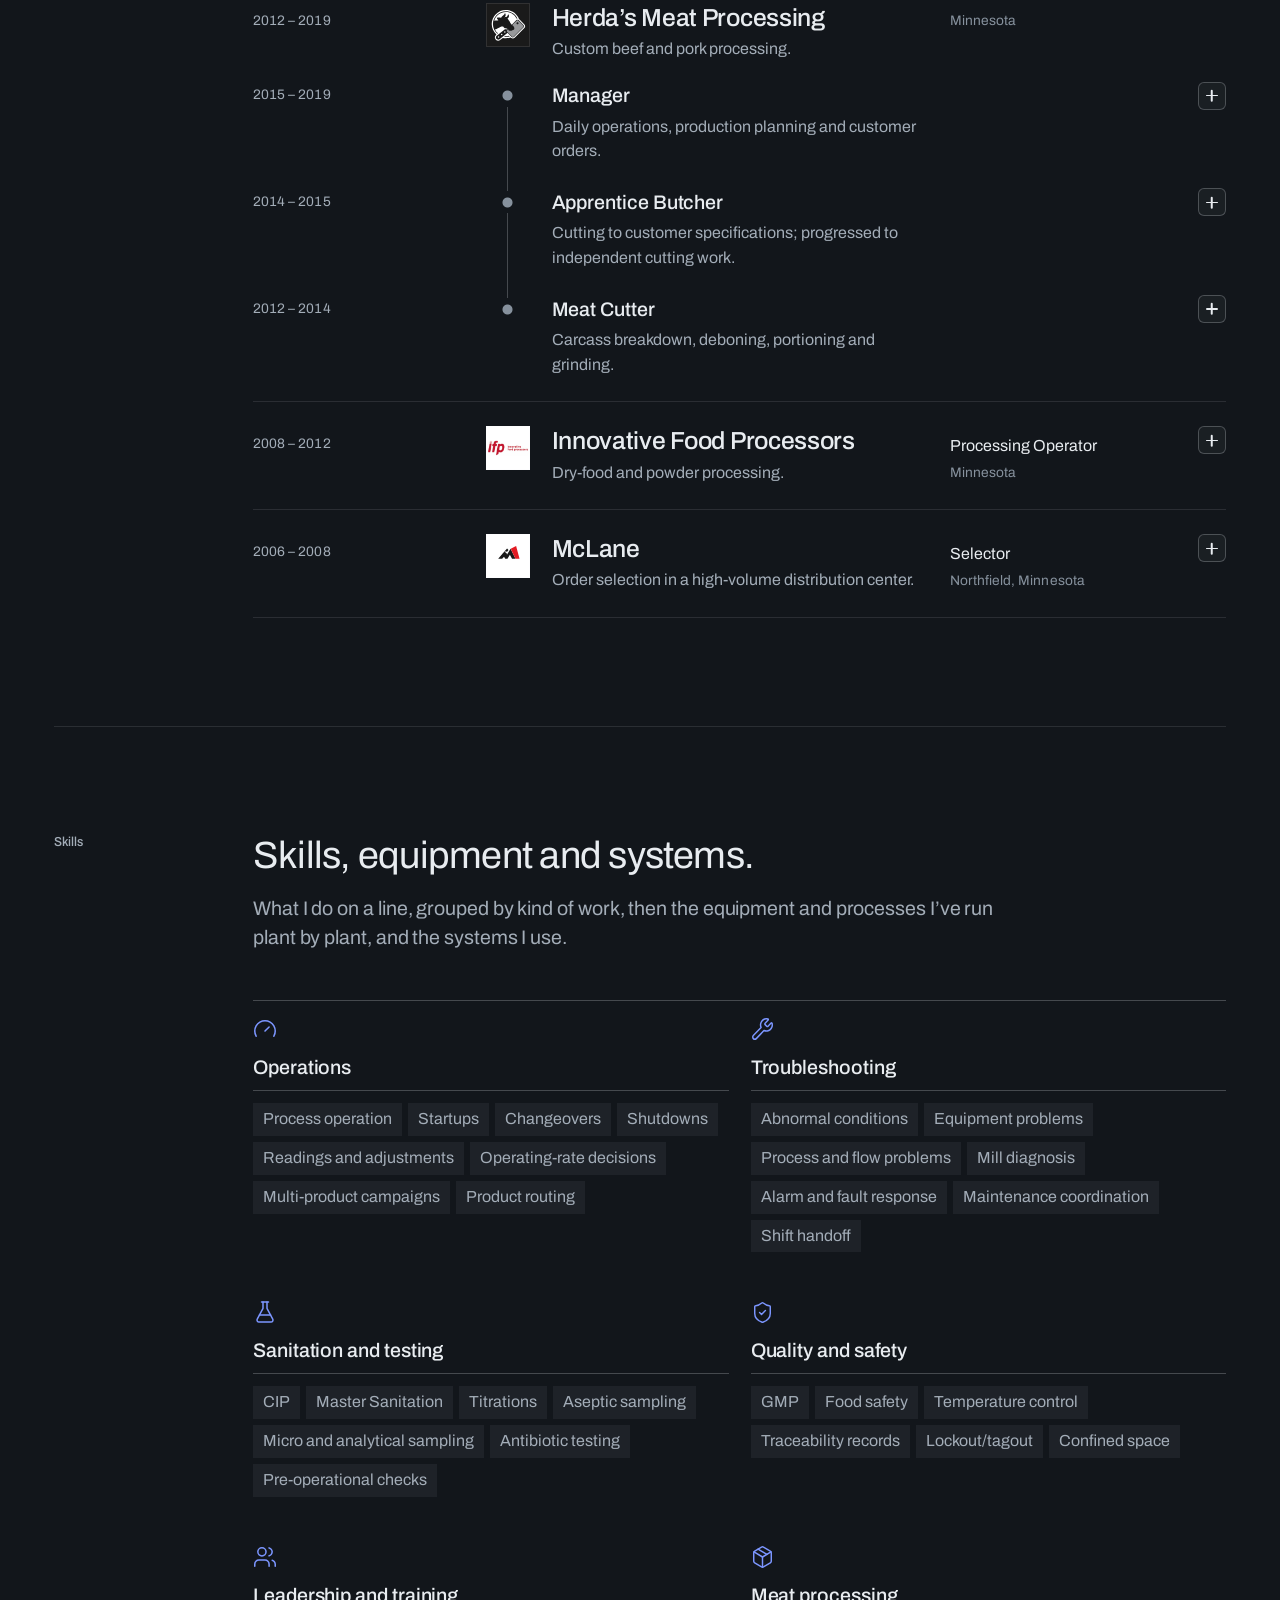
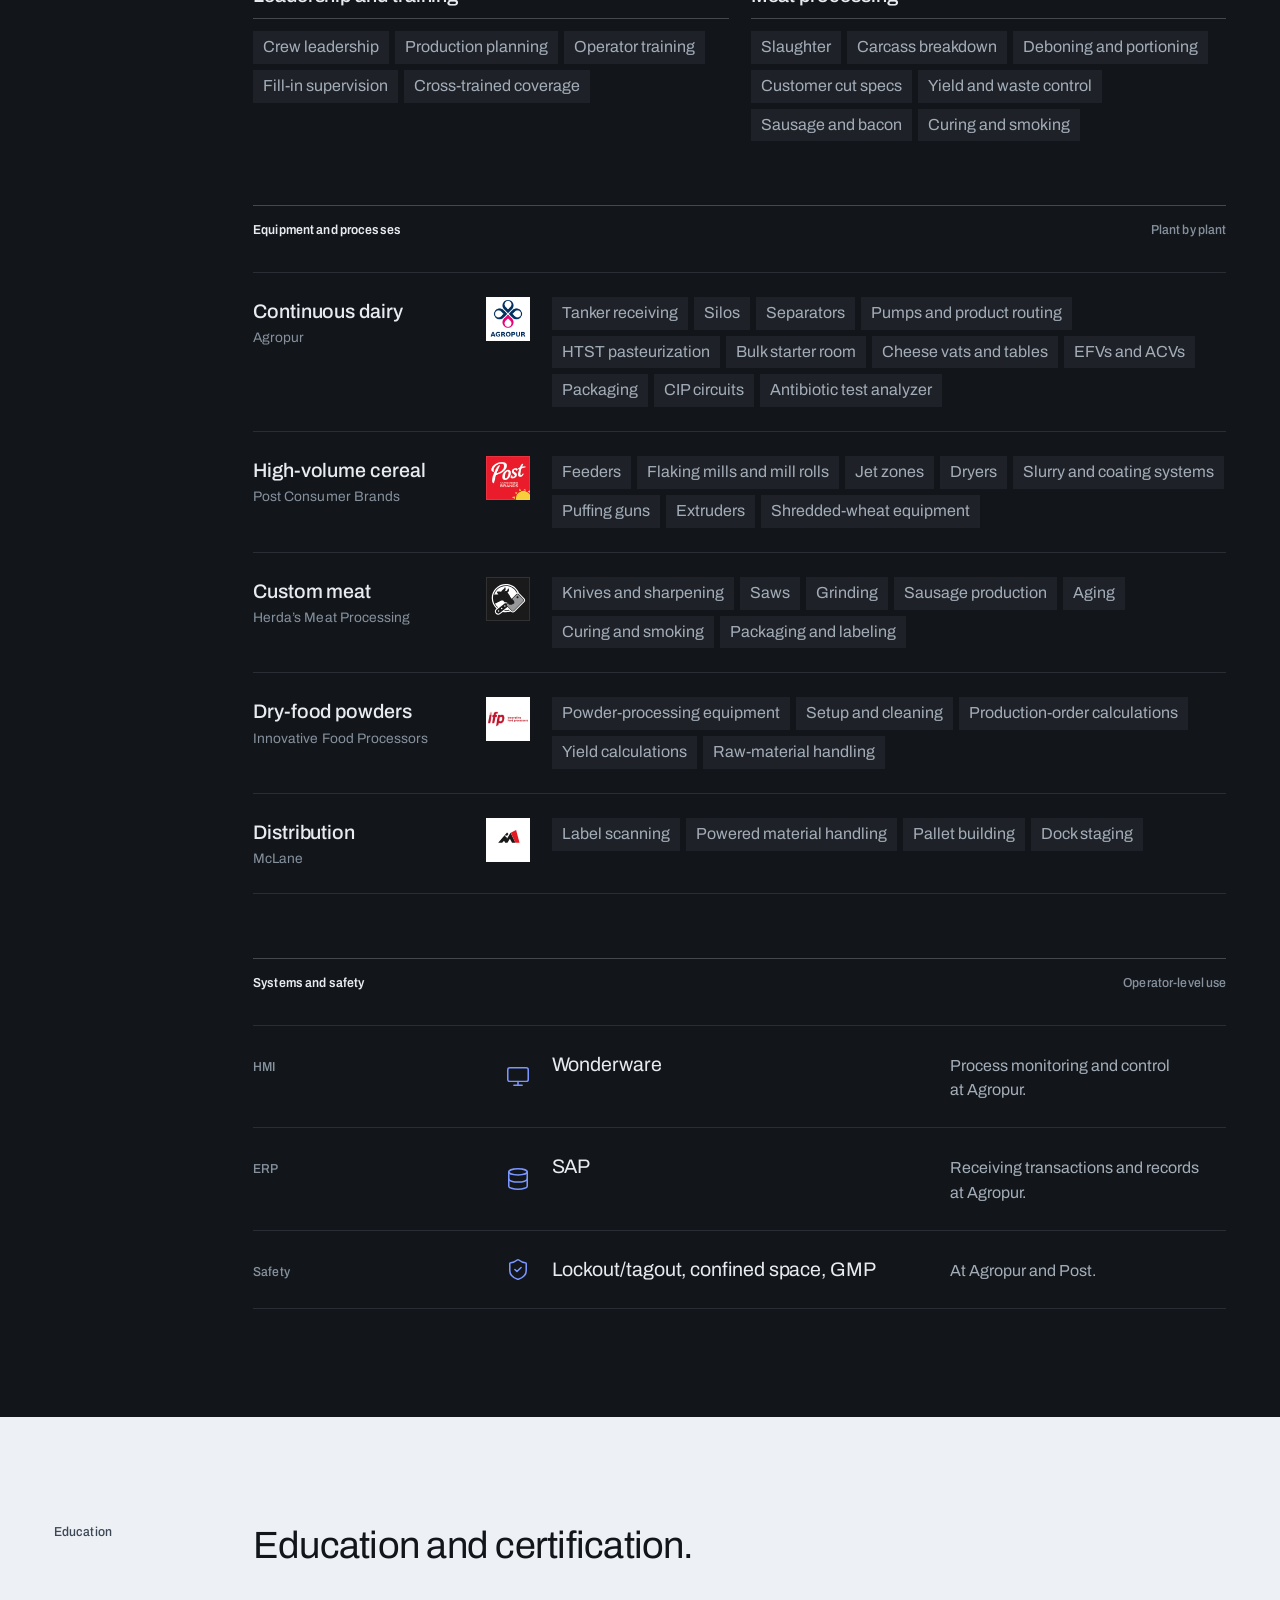
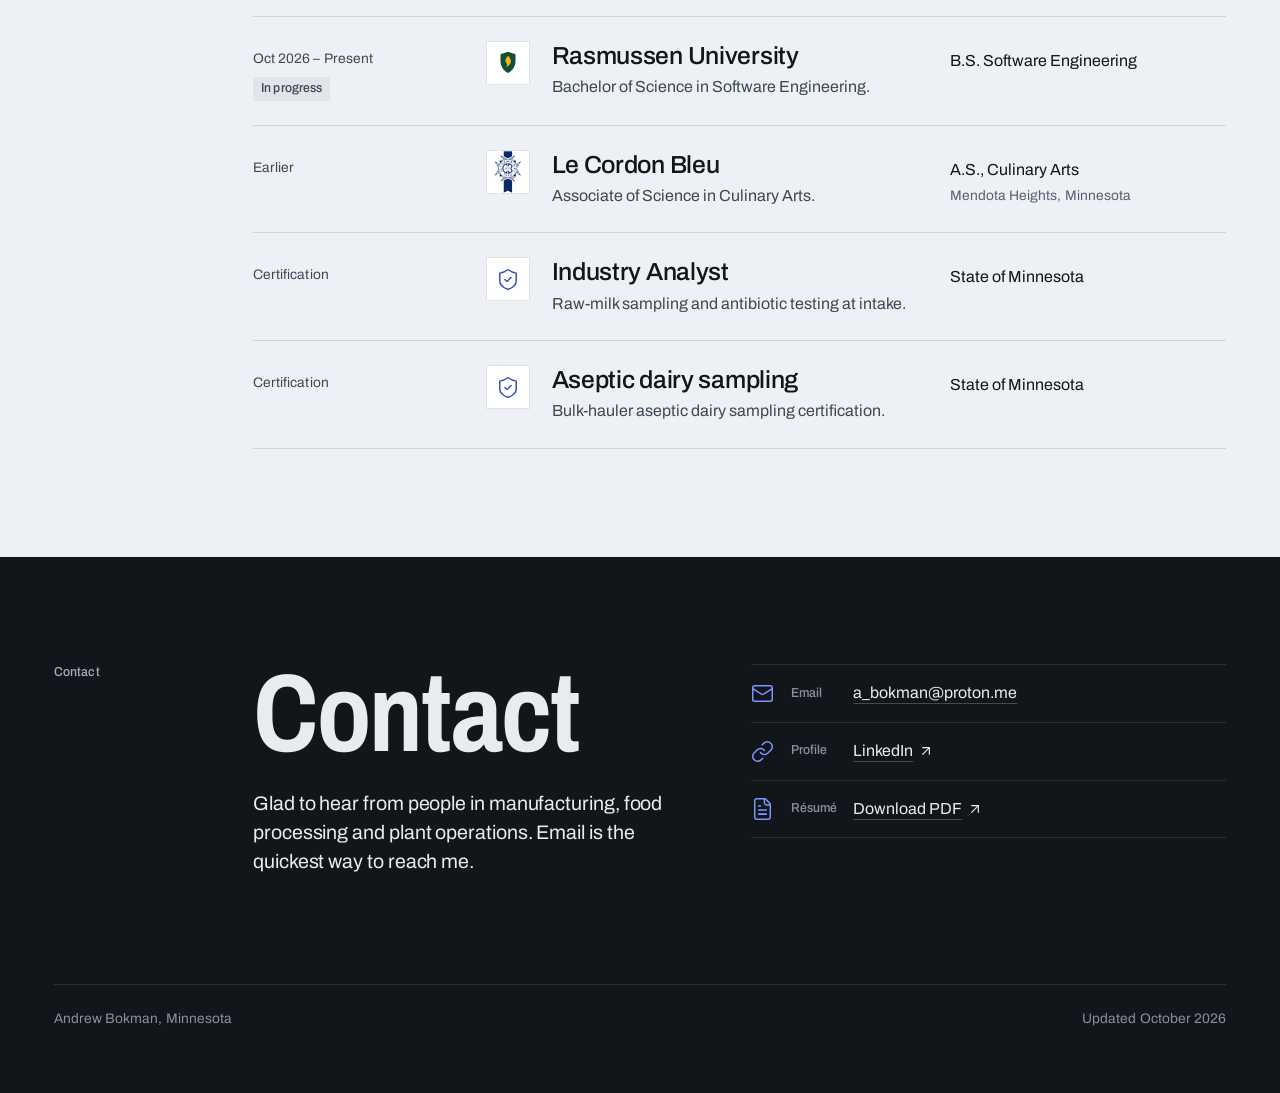
==== commit e3582601: "Refresh the site's type, colour, controls and motion - One self-hosted typeface, Archivo: semi-conde" ====
--- a/site/index.html
+++ b/site/index.html
@@ -5,7 +5,7 @@
   <meta name="viewport" content="width=device-width, initial-scale=1, viewport-fit=cover">
   <title>Andrew Bokman — Manufacturing Operations Specialist</title>
   <meta name="description" content="Manufacturing Operations Specialist with 15+ years in food manufacturing and process operations across continuous, batch and multi-line production. Resource Operator II at Agropur in Le Sueur, Minnesota.">
-  <meta name="theme-color" content="#0b0c0e">
+  <meta name="theme-color" content="#12161b">
   <meta name="color-scheme" content="dark">
   <meta property="og:type" content="website">
   <meta property="og:title" content="Andrew Bokman — Manufacturing Operations Specialist">
@@ -25,16 +25,33 @@
   <meta name="twitter:image:alt" content="Andrew Bokman — Manufacturing Operations Specialist">
   <link rel="canonical" href="https://andrewbokman.work/">
   <link rel="icon" href="assets/favicon.svg" type="image/svg+xml">
-  <script>document.documentElement.className = 'js';</script>
-  <link rel="preconnect" href="https://fonts.googleapis.com">
-  <link rel="preconnect" href="https://fonts.gstatic.com" crossorigin>
-  <link rel="stylesheet" href="https://fonts.googleapis.com/css2?family=IBM+Plex+Mono&family=IBM+Plex+Sans:wght@400;500&display=swap">
-  <!-- The arrows used in links are not in the standard Latin font file, so they are requested separately. -->
-  <link rel="stylesheet" href="https://fonts.googleapis.com/css2?family=IBM+Plex+Sans:wght@400&text=%E2%86%92%E2%86%97&display=swap">
+  <script>
+    (function (root) {
+      root.className = 'js';
+      // The progression line flows in when it is first seen (site.js). This is set up
+      // before the first paint, so the line never shows in full and then empties.
+      // If site.js has not run by the time the page has loaded, the line is shown in full.
+      if (window.matchMedia && window.matchMedia('(prefers-reduced-motion: no-preference)').matches && 'IntersectionObserver' in window) {
+        root.classList.add('js-flow');
+        window.addEventListener('load', function () {
+          if (!window.siteScriptReady) root.classList.remove('js-flow');
+        });
+      }
+    })(document.documentElement);
+  </script>
+  <!-- One self-hosted variable font file (Archivo) for every weight and width on the page. -->
+  <link rel="preload" href="assets/fonts/archivo-variable-latin.woff2" as="font" type="font/woff2" crossorigin>
   <link rel="stylesheet" href="css/tokens.css">
   <link rel="stylesheet" href="css/site.css">
 </head>
 <body>
+  <!-- Icons (Lucide, ISC licence). Use one with <svg class="i"><use href="#i-out"/></svg>.
+       i-down: goes further down this page. i-out: opens a PDF or another site. -->
+  <svg width="0" height="0" style="position: absolute" aria-hidden="true" focusable="false">
+    <symbol id="i-down" viewBox="0 0 24 24"><path d="M12 5v14"/><path d="m19 12-7 7-7-7"/></symbol>
+    <symbol id="i-out" viewBox="0 0 24 24"><path d="M7 7h10v10"/><path d="M7 17 17 7"/></symbol>
+  </svg>
+
   <a class="skip-link t-body" href="#main">Skip to content</a>
 
   <!-- HEADER -->
@@ -49,8 +66,8 @@
           <li><a class="nav-link" href="#education">Education</a></li>
           <li><a class="nav-link" href="#contact">Contact</a></li>
         </ul>
-        <a class="text-link header__resume t-body" href="assets/Andrew-Bokman-Resume.pdf">Résumé <span aria-hidden="true">↗</span></a>
-        <button class="text-link header__menu-button t-body" type="button" aria-haspopup="dialog" aria-controls="menu">Menu</button>
+        <a class="btn btn--secondary btn--small header__resume" href="assets/Andrew-Bokman-Resume.pdf">Résumé <svg class="i i--out" aria-hidden="true"><use href="#i-out"/></svg></a>
+        <button class="btn btn--secondary btn--small header__menu-button" type="button" aria-haspopup="dialog" aria-controls="menu">Menu</button>
       </nav>
     </div>
   </header>
@@ -59,23 +76,23 @@
   <dialog class="menu" id="menu" aria-label="Menu">
     <div class="menu__top">
       <div class="menu__header">
-        <span class="t-body-large">Andrew Bokman</span>
-        <button class="text-link t-body" type="button" data-menu-close>Close</button>
+        <span class="header__name t-body-large">Andrew Bokman</span>
+        <button class="btn btn--secondary btn--small" type="button" data-menu-close>Close</button>
       </div>
       <ul class="menu__links t-statement">
-        <li><a href="#profile">Profile <span class="t-body-large is-secondary" aria-hidden="true">→</span></a></li>
-        <li><a href="#experience">Experience <span class="t-body-large is-secondary" aria-hidden="true">→</span></a></li>
-        <li><a href="#skills">Skills <span class="t-body-large is-secondary" aria-hidden="true">→</span></a></li>
-        <li><a href="#education">Education <span class="t-body-large is-secondary" aria-hidden="true">→</span></a></li>
-        <li><a href="#contact">Contact <span class="t-body-large is-secondary" aria-hidden="true">→</span></a></li>
+        <li><a href="#profile">Profile</a></li>
+        <li><a href="#experience">Experience</a></li>
+        <li><a href="#skills">Skills</a></li>
+        <li><a href="#education">Education</a></li>
+        <li><a href="#contact">Contact</a></li>
       </ul>
     </div>
     <div class="menu__bottom">
-      <p class="menu__actions t-body">
-        <a class="text-link" href="assets/Andrew-Bokman-Resume.pdf">Résumé <span aria-hidden="true">↗</span></a>
-        <a class="text-link" href="https://www.linkedin.com/in/andrew-bokman-15a90b441/">LinkedIn <span aria-hidden="true">↗</span></a>
+      <p class="menu__actions">
+        <a class="btn btn--secondary btn--small" href="assets/Andrew-Bokman-Resume.pdf">Résumé <svg class="i i--out" aria-hidden="true"><use href="#i-out"/></svg></a>
+        <a class="btn btn--secondary btn--small" href="https://www.linkedin.com/in/andrew-bokman-15a90b441/">LinkedIn <svg class="i i--out" aria-hidden="true"><use href="#i-out"/></svg></a>
       </p>
-      <a class="text-link t-mono is-secondary" href="mailto:a_bokman@proton.me">a_bokman@proton.me</a>
+      <a class="text-link t-meta is-secondary" href="mailto:a_bokman@proton.me">a_bokman@proton.me</a>
     </div>
   </dialog>
 
@@ -86,15 +103,15 @@
         <div class="page-grid hero__grid">
           <div class="hero__text">
             <div class="hero__identity">
-              <p class="hero__role t-label">Manufacturing Operations Specialist</p>
-              <h1 class="hero__name t-display">Andrew Bokman</h1>
-              <p class="hero__statement t-statement">15+ years in food manufacturing and <span class="highlight">process operations</span> across continuous, batch and multi-line production.</p>
+              <h1 class="hero__name t-display"><span class="hero__name-line">Andrew</span> <span class="hero__name-line">Bokman</span></h1>
+              <p class="hero__role t-heading">Manufacturing Operations Specialist</p>
+              <p class="hero__statement t-statement">15+ years in food manufacturing and process operations across continuous, batch and multi-⁠line production.</p>
               <p class="hero__summary t-body-large is-secondary">Experienced in leading day-to-day production, troubleshooting abnormal conditions and training operators.</p>
             </div>
-            <p class="hero__actions t-body">
-              <a class="btn btn--primary" href="#experience">View experience <span aria-hidden="true">→</span></a>
-              <a class="btn btn--secondary" href="assets/Andrew-Bokman-Resume.pdf">Résumé <span aria-hidden="true">↗</span></a>
-              <a class="btn btn--secondary" href="https://www.linkedin.com/in/andrew-bokman-15a90b441/">LinkedIn <span aria-hidden="true">↗</span></a>
+            <p class="hero__actions">
+              <a class="btn btn--primary" href="#experience">View experience <svg class="i i--down" aria-hidden="true"><use href="#i-down"/></svg></a>
+              <a class="btn btn--secondary" href="assets/Andrew-Bokman-Resume.pdf">Résumé <svg class="i i--out" aria-hidden="true"><use href="#i-out"/></svg></a>
+              <a class="btn btn--secondary" href="https://www.linkedin.com/in/andrew-bokman-15a90b441/">LinkedIn <svg class="i i--out" aria-hidden="true"><use href="#i-out"/></svg></a>
             </p>
           </div>
 
@@ -110,7 +127,7 @@
                 <div class="stat"><dt class="stat__label">Team leadership</dt><dd class="stat__note">Directed 4–⁠5 operators in high-⁠volume processing</dd></div>
               </dl>
               <dl class="facts">
-                <div class="fact"><dt class="t-label">Now</dt><dd class="t-body">Resource Operator&nbsp;II, Agropur</dd></div>
+                <div class="fact fact--live"><dt class="t-label">Now</dt><dd class="t-body">Resource Operator&nbsp;II, Agropur</dd></div>
               </dl>
             </div>
           </aside>
@@ -118,11 +135,11 @@
       </div>
     </section>
 
-    <!-- 01 PROGRESSION -->
+    <!-- PROGRESSION -->
     <section class="progression" aria-labelledby="progression-label">
       <div class="container">
         <div class="page-grid section-grid section-grid--ruled section-grid--compact">
-          <h2 class="section-label t-label" id="progression-label"><span class="section-label__index">01</span><span class="section-label__name">Progression</span></h2>
+          <h2 class="section-label t-label" id="progression-label"><span class="section-label__name">Progression</span></h2>
           <div class="section-main">
             <ol class="stages">
               <li class="stage">
@@ -161,11 +178,11 @@
       </div>
     </section>
 
-    <!-- 02 PROFILE (light) -->
+    <!-- PROFILE (light) -->
     <section class="theme-light" id="profile" aria-labelledby="profile-label">
       <div class="container">
         <div class="page-grid section-grid">
-          <p class="section-label t-label" id="profile-label"><span class="section-label__index">02</span><span class="section-label__name">Profile</span></p>
+          <p class="section-label t-label" id="profile-label"><span class="section-label__name">Profile</span></p>
           <div class="section-main">
             <h2 class="profile__lead t-statement">I’ve run production in a custom meat shop, on a multi-product cereal line, and now across a cheese and whey plant.</h2>
             <div class="profile__columns">
@@ -185,7 +202,7 @@
       </div>
     </section>
 
-    <!-- 03 EXPERIENCE
+    <!-- EXPERIENCE
          An employer with one role is one <details class="index-row"> block.
          An employer with several roles is one <div class="index-group">: the employer row first (logo, name,
          full span of years, location), then one <details class="index-row index-row--role"> per role, newest
@@ -199,20 +216,20 @@
     <section id="experience" aria-labelledby="experience-label">
       <div class="container">
         <div class="page-grid section-grid">
-          <p class="section-label t-label" id="experience-label"><span class="section-label__index">03</span><span class="section-label__name">Experience</span></p>
+          <p class="section-label t-label" id="experience-label"><span class="section-label__name">Experience</span></p>
           <div class="section-main">
             <div class="section-heading">
               <h2 class="t-statement">From the warehouse floor to continuous process operations.</h2>
               <div class="section-heading__row">
                 <p class="t-body-large is-secondary">Eight roles at five employers since 2006, most recent first. Open a row for the detail.</p>
-                <button class="text-link rows-toggle t-body" type="button" data-rows-toggle aria-controls="roles">Open all roles</button>
+                <button class="btn btn--secondary btn--small rows-toggle" type="button" data-rows-toggle aria-controls="roles">Open all roles</button>
               </div>
             </div>
             <div class="index-list" id="roles">
               <details class="index-row" open>
                 <summary>
                   <span class="index-row__head">
-                    <span class="index-row__years"><span class="t-mono">Feb 2026 – Present</span><span class="tag tag--solid t-label">Current</span></span>
+                    <span class="index-row__years"><span class="t-meta">Feb 2026 – Present</span><span class="tag tag--solid t-label">Current</span></span>
                     <span class="logo logo--photo"><img src="assets/logos/agropur.png" alt="" width="44" height="44"></span>
                     <span class="index-row__main">
                       <span class="index-row__title t-heading" role="heading" aria-level="3">Agropur</span>
@@ -220,9 +237,9 @@
                     </span>
                     <span class="index-row__side">
                       <span class="index-row__role t-body">Resource Operator II</span>
-                      <span class="index-row__location t-mono">Le Sueur, Minnesota</span>
-                    </span>
-                    <span class="index-row__toggle t-heading" aria-hidden="true"></span>
+                      <span class="index-row__location t-meta">Le Sueur, Minnesota</span>
+                    </span>
+                    <span class="index-row__toggle" aria-hidden="true"></span>
                   </span>
                 </summary>
                 <div class="index-row__body">
@@ -243,24 +260,24 @@
 
               <div class="index-group">
                 <div class="index-row__head index-group__head">
-                  <span class="index-row__years"><span class="t-mono">Jul 2019 – Jun 2024</span></span>
+                  <span class="index-row__years"><span class="t-meta">Jul 2019 – Jun 2024</span></span>
                   <span class="logo logo--photo"><img src="assets/logos/post-consumer-brands.png" alt="" width="44" height="44"></span>
                   <span class="index-row__main">
                     <h3 class="index-row__title t-heading">Post Consumer Brands</h3>
                     <span class="index-row__summary t-body">Cereal manufacturing.</span>
                   </span>
                   <span class="index-row__side">
-                    <span class="index-row__location t-mono">Northfield, Minnesota</span>
+                    <span class="index-row__location t-meta">Northfield, Minnesota</span>
                   </span>
                 </div>
                 <details class="index-row index-row--role">
                   <summary>
                     <span class="index-row__head">
-                      <span class="index-row__years"><span class="t-mono">2021 – Jun 2024</span></span>
+                      <span class="index-row__years"><span class="t-meta">2021 – Jun 2024</span></span>
                       <span class="index-row__dot" aria-hidden="true"></span>
                       <span class="index-row__title t-body-large" role="heading" aria-level="4">Processing Specialist</span>
                       <span class="index-row__summary t-body">Led processing on a multi-product cereal line, directing 4–⁠5 operators.</span>
-                      <span class="index-row__toggle t-heading" aria-hidden="true"></span>
+                      <span class="index-row__toggle" aria-hidden="true"></span>
                     </span>
                   </summary>
                   <div class="index-row__body">
@@ -282,11 +299,11 @@
                 <details class="index-row index-row--role">
                   <summary>
                     <span class="index-row__head">
-                      <span class="index-row__years"><span class="t-mono">Jul 2019 – 2021</span></span>
+                      <span class="index-row__years"><span class="t-meta">Jul 2019 – 2021</span></span>
                       <span class="index-row__dot" aria-hidden="true"></span>
                       <span class="index-row__title t-body-large" role="heading" aria-level="4">Processing Operator</span>
                       <span class="index-row__summary t-body">Multi-stage cereal processing; promoted to Processing Specialist in 2021.</span>
-                      <span class="index-row__toggle t-heading" aria-hidden="true"></span>
+                      <span class="index-row__toggle" aria-hidden="true"></span>
                     </span>
                   </summary>
                   <div class="index-row__body">
@@ -300,24 +317,24 @@
 
               <div class="index-group">
                 <div class="index-row__head index-group__head">
-                  <span class="index-row__years"><span class="t-mono">2012 – 2019</span></span>
+                  <span class="index-row__years"><span class="t-meta">2012 – 2019</span></span>
                   <span class="logo logo--photo logo--dark"><img src="assets/logos/herdas-meat-processing.svg" alt="" width="44" height="44"></span>
                   <span class="index-row__main">
                     <h3 class="index-row__title t-heading">Herda’s Meat Processing</h3>
                     <span class="index-row__summary t-body">Custom beef and pork processing.</span>
                   </span>
                   <span class="index-row__side">
-                    <span class="index-row__location t-mono">Minnesota</span>
+                    <span class="index-row__location t-meta">Minnesota</span>
                   </span>
                 </div>
                 <details class="index-row index-row--role">
                   <summary>
                     <span class="index-row__head">
-                      <span class="index-row__years"><span class="t-mono">2015 – 2019</span></span>
+                      <span class="index-row__years"><span class="t-meta">2015 – 2019</span></span>
                       <span class="index-row__dot" aria-hidden="true"></span>
                       <span class="index-row__title t-body-large" role="heading" aria-level="4">Manager</span>
                       <span class="index-row__summary t-body">Daily operations, production planning and customer orders.</span>
-                      <span class="index-row__toggle t-heading" aria-hidden="true"></span>
+                      <span class="index-row__toggle" aria-hidden="true"></span>
                     </span>
                   </summary>
                   <div class="index-row__body">
@@ -336,11 +353,11 @@
                 <details class="index-row index-row--role">
                   <summary>
                     <span class="index-row__head">
-                      <span class="index-row__years"><span class="t-mono">2014 – 2015</span></span>
+                      <span class="index-row__years"><span class="t-meta">2014 – 2015</span></span>
                       <span class="index-row__dot" aria-hidden="true"></span>
                       <span class="index-row__title t-body-large" role="heading" aria-level="4">Apprentice Butcher</span>
                       <span class="index-row__summary t-body">Cutting to customer specifications; progressed to independent cutting work.</span>
-                      <span class="index-row__toggle t-heading" aria-hidden="true"></span>
+                      <span class="index-row__toggle" aria-hidden="true"></span>
                     </span>
                   </summary>
                   <div class="index-row__body">
@@ -356,11 +373,11 @@
                 <details class="index-row index-row--role">
                   <summary>
                     <span class="index-row__head">
-                      <span class="index-row__years"><span class="t-mono">2012 – 2014</span></span>
+                      <span class="index-row__years"><span class="t-meta">2012 – 2014</span></span>
                       <span class="index-row__dot" aria-hidden="true"></span>
                       <span class="index-row__title t-body-large" role="heading" aria-level="4">Meat Cutter</span>
                       <span class="index-row__summary t-body">Carcass breakdown, deboning, portioning and grinding.</span>
-                      <span class="index-row__toggle t-heading" aria-hidden="true"></span>
+                      <span class="index-row__toggle" aria-hidden="true"></span>
                     </span>
                   </summary>
                   <div class="index-row__body">
@@ -377,7 +394,7 @@
               <details class="index-row">
                 <summary>
                   <span class="index-row__head">
-                    <span class="index-row__years"><span class="t-mono">2008 – 2012</span></span>
+                    <span class="index-row__years"><span class="t-meta">2008 – 2012</span></span>
                     <span class="logo logo--photo"><img src="assets/logos/innovative-food-processors.png" alt="" width="44" height="44"></span>
                     <span class="index-row__main">
                       <span class="index-row__title t-heading" role="heading" aria-level="3">Innovative Food Processors</span>
@@ -385,9 +402,9 @@
                     </span>
                     <span class="index-row__side">
                       <span class="index-row__role t-body">Processing Operator</span>
-                      <span class="index-row__location t-mono">Minnesota</span>
-                    </span>
-                    <span class="index-row__toggle t-heading" aria-hidden="true"></span>
+                      <span class="index-row__location t-meta">Minnesota</span>
+                    </span>
+                    <span class="index-row__toggle" aria-hidden="true"></span>
                   </span>
                 </summary>
                 <div class="index-row__body">
@@ -401,7 +418,7 @@
               <details class="index-row">
                 <summary>
                   <span class="index-row__head">
-                    <span class="index-row__years"><span class="t-mono">2006 – 2008</span></span>
+                    <span class="index-row__years"><span class="t-meta">2006 – 2008</span></span>
                     <span class="logo logo--mclane"><span class="logo__clip"><img src="assets/logos/mclane.svg" alt=""></span></span>
                     <span class="index-row__main">
                       <span class="index-row__title t-heading" role="heading" aria-level="3">McLane</span>
@@ -409,9 +426,9 @@
                     </span>
                     <span class="index-row__side">
                       <span class="index-row__role t-body">Selector</span>
-                      <span class="index-row__location t-mono">Northfield, Minnesota</span>
-                    </span>
-                    <span class="index-row__toggle t-heading" aria-hidden="true"></span>
+                      <span class="index-row__location t-meta">Northfield, Minnesota</span>
+                    </span>
+                    <span class="index-row__toggle" aria-hidden="true"></span>
                   </span>
                 </summary>
                 <div class="index-row__body">
@@ -427,11 +444,11 @@
       </div>
     </section>
 
-    <!-- 04 SKILLS -->
+    <!-- SKILLS -->
     <section id="skills" aria-labelledby="skills-label">
       <div class="container">
         <div class="page-grid section-grid section-grid--ruled">
-          <p class="section-label t-label" id="skills-label"><span class="section-label__index">04</span><span class="section-label__name">Skills</span></p>
+          <p class="section-label t-label" id="skills-label"><span class="section-label__name">Skills</span></p>
           <div class="section-main">
             <div class="section-heading">
               <h2 class="t-statement">Skills, equipment and systems.</h2>
@@ -478,32 +495,32 @@
               <!-- Equipment and processes, plant by plant -->
               <div class="block">
                 <div class="block__header t-label">
-                  <h3 class="block__title t-label"><span class="is-accent">Equipment and processes</span></h3>
+                  <h3 class="block__title t-label">Equipment and processes</h3>
                   <span class="is-secondary">Plant by plant</span>
                 </div>
                 <ul class="equip-rows">
                   <li class="equip-row">
-                    <span class="equip-row__label"><span class="equip-row__kind t-body-large">Continuous dairy</span><span class="equip-row__where t-mono">Agropur</span></span>
+                    <span class="equip-row__label"><span class="equip-row__kind t-body-large">Continuous dairy</span><span class="equip-row__where t-meta">Agropur</span></span>
                     <span class="logo logo--photo"><img src="assets/logos/agropur.png" alt="" width="44" height="44"></span>
                     <ul class="tags t-body"><li>Tanker receiving</li><li>Silos</li><li>Separators</li><li>Pumps and product routing</li><li>HTST pasteurization</li><li>Bulk starter room</li><li>Cheese vats and tables</li><li>EFVs and ACVs</li><li>Packaging</li><li>CIP circuits</li><li>Antibiotic test analyzer</li></ul>
                   </li>
                   <li class="equip-row">
-                    <span class="equip-row__label"><span class="equip-row__kind t-body-large">High-volume cereal</span><span class="equip-row__where t-mono">Post Consumer Brands</span></span>
+                    <span class="equip-row__label"><span class="equip-row__kind t-body-large">High-volume cereal</span><span class="equip-row__where t-meta">Post Consumer Brands</span></span>
                     <span class="logo logo--photo"><img src="assets/logos/post-consumer-brands.png" alt="" width="44" height="44"></span>
                     <ul class="tags t-body"><li>Feeders</li><li>Flaking mills and mill rolls</li><li>Jet zones</li><li>Dryers</li><li>Slurry and coating systems</li><li>Puffing guns</li><li>Extruders</li><li>Shredded-wheat equipment</li></ul>
                   </li>
                   <li class="equip-row">
-                    <span class="equip-row__label"><span class="equip-row__kind t-body-large">Custom meat</span><span class="equip-row__where t-mono">Herda’s Meat Processing</span></span>
+                    <span class="equip-row__label"><span class="equip-row__kind t-body-large">Custom meat</span><span class="equip-row__where t-meta">Herda’s Meat Processing</span></span>
                     <span class="logo logo--photo logo--dark"><img src="assets/logos/herdas-meat-processing.svg" alt="" width="44" height="44"></span>
                     <ul class="tags t-body"><li>Knives and sharpening</li><li>Saws</li><li>Grinding</li><li>Sausage production</li><li>Aging</li><li>Curing and smoking</li><li>Packaging and labeling</li></ul>
                   </li>
                   <li class="equip-row">
-                    <span class="equip-row__label"><span class="equip-row__kind t-body-large">Dry-food powders</span><span class="equip-row__where t-mono">Innovative Food Processors</span></span>
+                    <span class="equip-row__label"><span class="equip-row__kind t-body-large">Dry-food powders</span><span class="equip-row__where t-meta">Innovative Food Processors</span></span>
                     <span class="logo logo--photo"><img src="assets/logos/innovative-food-processors.png" alt="" width="44" height="44"></span>
                     <ul class="tags t-body"><li>Powder-processing equipment</li><li>Setup and cleaning</li><li>Production-order calculations</li><li>Yield calculations</li><li>Raw-material handling</li></ul>
                   </li>
                   <li class="equip-row">
-                    <span class="equip-row__label"><span class="equip-row__kind t-body-large">Distribution</span><span class="equip-row__where t-mono">McLane</span></span>
+                    <span class="equip-row__label"><span class="equip-row__kind t-body-large">Distribution</span><span class="equip-row__where t-meta">McLane</span></span>
                     <span class="logo logo--mclane"><span class="logo__clip"><img src="assets/logos/mclane.svg" alt=""></span></span>
                     <ul class="tags t-body"><li>Label scanning</li><li>Powered material handling</li><li>Pallet building</li><li>Dock staging</li></ul>
                   </li>
@@ -513,7 +530,7 @@
               <!-- Systems and safety -->
               <div class="block">
                 <div class="block__header t-label">
-                  <h3 class="block__title t-label"><span class="is-accent">Systems and safety</span></h3>
+                  <h3 class="block__title t-label">Systems and safety</h3>
                   <span class="is-secondary">Operator-level use</span>
                 </div>
                 <ul class="sys-rows">
@@ -532,7 +549,7 @@
                   <li class="sys-row">
                     <span class="sys-row__category t-label">Safety</span>
                     <span class="icon icon--shield-check"><img src="assets/icons/shield-check.svg" alt=""></span>
-                    <span class="sys-row__systems t-body-large">Lockout/tagout · Confined space · GMP</span>
+                    <span class="sys-row__systems t-body-large">Lockout/tagout, confined space, GMP</span>
                     <span class="sys-row__note t-body">At Agropur and Post.</span>
                   </li>
                 </ul>
@@ -543,17 +560,17 @@
       </div>
     </section>
 
-    <!-- 05 EDUCATION AND CERTIFICATION (light) -->
+    <!-- EDUCATION AND CERTIFICATION (light) -->
     <section class="theme-light" id="education" aria-labelledby="education-label">
       <div class="container">
         <div class="page-grid section-grid">
-          <p class="section-label t-label" id="education-label"><span class="section-label__index">05</span><span class="section-label__name">Education</span></p>
+          <p class="section-label t-label" id="education-label"><span class="section-label__name">Education</span></p>
           <div class="section-main">
             <h2 class="t-statement">Education and certification.</h2>
             <div class="index-list">
               <div class="index-row index-row--static">
                 <div class="index-row__head">
-                  <span class="index-row__years"><span class="t-mono">Oct 2026 – Present</span><span class="tag t-label">In progress</span></span>
+                  <span class="index-row__years"><span class="t-meta">Oct 2026 – Present</span><span class="tag t-label">In progress</span></span>
                   <span class="logo logo--rasmussen"><span class="logo__clip"><img src="assets/logos/rasmussen-university.svg" alt=""></span></span>
                   <span class="index-row__main">
                     <span class="index-row__title t-heading" role="heading" aria-level="3">Rasmussen University</span>
@@ -566,7 +583,7 @@
               </div>
               <div class="index-row index-row--static">
                 <div class="index-row__head">
-                  <span class="index-row__years"><span class="t-mono">Earlier</span></span>
+                  <span class="index-row__years"><span class="t-meta">Earlier</span></span>
                   <span class="logo logo--photo"><img src="assets/logos/le-cordon-bleu.png" alt="" width="44" height="44"></span>
                   <span class="index-row__main">
                     <span class="index-row__title t-heading" role="heading" aria-level="3">Le Cordon Bleu</span>
@@ -574,13 +591,13 @@
                   </span>
                   <span class="index-row__side">
                     <span class="index-row__role t-body">A.S., Culinary Arts</span>
-                    <span class="index-row__location t-mono">Mendota Heights, Minnesota</span>
+                    <span class="index-row__location t-meta">Mendota Heights, Minnesota</span>
                   </span>
                 </div>
               </div>
               <div class="index-row index-row--static">
                 <div class="index-row__head">
-                  <span class="index-row__years"><span class="t-mono">Certification</span></span>
+                  <span class="index-row__years"><span class="t-meta">Certification</span></span>
                   <span class="logo logo--icon"><span class="icon icon--shield-check"><img src="assets/icons/shield-check.svg" alt=""></span></span>
                   <span class="index-row__main">
                     <span class="index-row__title t-heading" role="heading" aria-level="3">Industry Analyst</span>
@@ -593,7 +610,7 @@
               </div>
               <div class="index-row index-row--static">
                 <div class="index-row__head">
-                  <span class="index-row__years"><span class="t-mono">Certification</span></span>
+                  <span class="index-row__years"><span class="t-meta">Certification</span></span>
                   <span class="logo logo--icon"><span class="icon icon--shield-check"><img src="assets/icons/shield-check.svg" alt=""></span></span>
                   <span class="index-row__main">
                     <span class="index-row__title t-heading" role="heading" aria-level="3">Aseptic dairy sampling</span>
@@ -610,11 +627,11 @@
       </div>
     </section>
 
-    <!-- 06 CONTACT -->
+    <!-- CONTACT -->
     <section id="contact" aria-labelledby="contact-heading">
       <div class="container">
         <div class="page-grid section-grid">
-          <p class="section-label t-label"><span class="section-label__index">06</span><span class="section-label__name">Contact</span></p>
+          <p class="section-label t-label"><span class="section-label__name">Contact</span></p>
           <div class="section-main">
             <div class="contact">
               <div class="contact__intro">
@@ -630,12 +647,12 @@
                 <li class="contact__item">
                   <span class="icon icon--link"><img src="assets/icons/link.svg" alt=""></span>
                   <span class="contact__label t-label">Profile</span>
-                  <a class="text-link" href="https://www.linkedin.com/in/andrew-bokman-15a90b441/">LinkedIn <span aria-hidden="true">↗</span></a>
+                  <a class="text-link" href="https://www.linkedin.com/in/andrew-bokman-15a90b441/">LinkedIn <svg class="i i--out" aria-hidden="true"><use href="#i-out"/></svg></a>
                 </li>
                 <li class="contact__item">
                   <span class="icon icon--file-text"><img src="assets/icons/file-text.svg" alt=""></span>
                   <span class="contact__label t-label">Résumé</span>
-                  <a class="text-link" href="assets/Andrew-Bokman-Resume.pdf">Download PDF <span aria-hidden="true">↗</span></a>
+                  <a class="text-link" href="assets/Andrew-Bokman-Resume.pdf">Download PDF <svg class="i i--out" aria-hidden="true"><use href="#i-out"/></svg></a>
                 </li>
               </ul>
             </div>
@@ -647,8 +664,8 @@
 
   <footer class="footer">
     <div class="container">
-      <div class="footer__inner t-mono">
-        <span>Andrew Bokman · Minnesota</span>
+      <div class="footer__inner t-meta">
+        <span>Andrew Bokman, Minnesota</span>
         <span>Updated October 2026</span>
       </div>
     </div>
--- a/site/css/tokens.css
+++ b/site/css/tokens.css
@@ -1,49 +1,75 @@
 /*
-  Design tokens. Colour names match the variables in the Figma file
-  ("Andrew Bokman — Website", Foundations page), so a value changed
-  there can be changed here by the same name.
+  Design tokens.
+
+  The idea behind them: the page is designed like a modern control-room
+  screen. Grey is normal; colour means live. Steel greys carry almost
+  everything, and the blue "flow" colours are kept for what is current
+  (the present role, the running stage, links and focus) and for the one
+  line that carries the career forward.
+
+  Two shape rules: anything you can press has a small radius
+  (--radius-control); everything else (panels, tags, logo tiles) is square.
 
   Layout and type sizes are fluid: each grows smoothly with the window
-  between a phone value and the 1440 desktop design value, instead of
-  jumping at breakpoints. The two page-level breakpoints are listed at
-  the bottom of this file for reference.
+  between a phone value and the 1440 desktop value, instead of jumping at
+  breakpoints. The two page-level breakpoints are listed at the bottom.
+
+  The Figma file "Andrew Bokman — Website" still holds the earlier
+  IBM Plex / near-black design; these values replace it (October 2026).
 */
+
+/* Archivo (SIL Open Font License, see assets/fonts/OFL.txt), self-hosted.
+   One variable file covers every weight (100–900) and width (62–125%). */
+@font-face {
+  font-family: "Archivo";
+  src: url("../assets/fonts/archivo-variable-latin.woff2") format("woff2-variations"),
+       url("../assets/fonts/archivo-variable-latin.woff2") format("woff2");
+  font-weight: 100 900;
+  font-stretch: 62% 125%;
+  font-style: normal;
+  font-display: swap;
+}
 
 :root {
   /* Primitives: raw values. Use the semantic tokens below in components. */
-  --neutral-0: #ffffff;
-  --neutral-50: #f4f3ee;
-  --neutral-400: #a3a39c;
-  --neutral-500: #85857e;
-  --neutral-900: #17181b;
-  --neutral-950: #0b0c0e;
-  --blue-50: #edf6ff;
-  --blue-300: #7c96ff;
-  --blue-500: #0f3dff;
-  --slate-600: #526077;
-  --slate-700: #3f4c61;
-  --alpha-light-20: rgb(244 243 238 / 0.2);
-  --alpha-light-48: rgb(244 243 238 / 0.48);
-  --alpha-dark-20: rgb(11 12 14 / 0.2);
-  --alpha-dark-48: rgb(11 12 14 / 0.48);
+  --white: #ffffff;
+  --steel-50: #e8ecf0;
+  --steel-300: #a3adb8;
+  --steel-400: #86919d;
+  --steel-600: #556171;
+  --steel-700: #3d4857;
+  --graphite-900: #181d24;
+  --graphite-950: #12161b;
+  --mist-50: #edf1f5;
+  --flow-cyan: #45c8f2;
+  --flow-azure: #3c93fb;
+  --flow-blue: #3a62ff;
+  --flow-blue-deep: #2346e8;
+  --flow-300: #8fa5ff;
+  --flow-gradient: linear-gradient(90deg, var(--flow-cyan), var(--flow-blue));
 
-  /* Semantic colour, Dark mode (the default ground). */
-  --color-bg-ground: var(--neutral-950);
-  --color-bg-inverse: var(--neutral-50);
-  --color-bg-accent: var(--blue-500);
-  --color-bg-subtle: var(--neutral-900);
-  --color-bg-logo: var(--neutral-0);
-  --color-text-primary: var(--neutral-50);
-  --color-text-secondary: var(--neutral-400);
-  --color-text-tertiary: var(--neutral-500);
-  --color-text-inverse: var(--neutral-950);
-  --color-text-accent: var(--blue-300);
-  --color-text-on-accent: var(--neutral-0);
-  --color-border-default: var(--alpha-light-20);
-  --color-border-strong: var(--alpha-light-48);
-  --color-border-ink: var(--neutral-50);
-  --color-border-accent: var(--blue-300);
-  --color-icon-default: var(--blue-300);
+  /* Semantic colour, dark (the default ground). */
+  --color-bg-ground: var(--graphite-950);
+  --color-bg-raised: var(--graphite-900);
+  --color-bg-inverse: var(--steel-50);
+  --color-bg-inverse-hover: var(--white);
+  --color-bg-accent: var(--flow-blue);
+  --color-bg-logo: var(--white);
+  --color-bg-chip: rgb(232 236 240 / 0.06);
+  --color-bg-control: rgb(232 236 240 / 0.04);
+  --color-bg-control-hover: rgb(232 236 240 / 0.09);
+  --color-bg-live: rgb(58 98 255 / 0.16);
+  --color-text-primary: var(--steel-50);
+  --color-text-secondary: var(--steel-300);
+  --color-text-tertiary: var(--steel-400);
+  --color-text-inverse: var(--graphite-950);
+  --color-text-accent: var(--flow-300);
+  --color-text-on-accent: var(--white);
+  --color-border-default: rgb(232 236 240 / 0.11);
+  --color-border-strong: rgb(232 236 240 / 0.24);
+  --color-border-ink: var(--steel-50);
+  --color-border-accent: var(--flow-300);
+  --color-live: var(--flow-blue);
 
   /* Spacing scale: the same at every screen size. */
   --spacing-2xs: 4px;
@@ -57,8 +83,10 @@
   --spacing-4xl: 96px;
   --spacing-5xl: 144px;
   --radius-none: 0;
+  --radius-control: 8px;
   --radius-full: 999px;
   --border-width-hairline: 1px;
+  --line-flow: 2px;
 
   /* Vertical rhythm: the only gaps sections use between their parts. */
   --rhythm-item: var(--spacing-xs);     /* list item to list item */
@@ -73,47 +101,67 @@
   --layout-gutter: clamp(16px, 1.7vw, 24px);
   --layout-section: clamp(64px, 8.4vw, 120px);
 
+  /* Type. One family, Archivo, used at two widths: semi-condensed and heavy for the
+     name and other display lines (an equipment nameplate), normal width for reading. */
+  --font-sans: "Archivo", system-ui, -apple-system, "Segoe UI", sans-serif;
+  --stretch-display: 78%;
+  --stretch-label: 92%;
+  --weight-regular: 400;
+  --weight-medium: 520;
+  --weight-semibold: 600;
+  --weight-display: 680;
+
   /* Type sizes: phone value, fluid middle, 1440 design value. */
-  --typography-display-size: clamp(36px, max(min(11.3vw, 44px), 7.78vw), 112px);
+  --typography-display-size: clamp(64px, 8.6vw, 132px);
   --typography-statement-size: clamp(24px, 1.6vw + 17.5px, 40px);
-  --typography-heading-size: clamp(20px, 0.8vw + 16.5px, 28px);
+  --typography-heading-size: clamp(20px, 0.6vw + 17px, 26px);
   --typography-body-large-size: clamp(17px, 0.3vw + 15.8px, 20px);
   --typography-body-size: clamp(15px, 0.15vw + 14.4px, 16px);
-  --typography-mono-size: clamp(13px, 0.1vw + 12.5px, 14px);
-  --typography-label-size: clamp(11px, 0.12vw + 10.5px, 12px);
+  --typography-meta-size: clamp(13px, 0.1vw + 12.5px, 14px);
+  --typography-label-size: 13px;
 
   /* Reading measures. */
   --measure-body: 68ch;
-  --measure-statement: 34ch;
+  --measure-statement: 32ch;
 
-  --font-sans: "IBM Plex Sans", system-ui, -apple-system, "Segoe UI", sans-serif;
-  --font-mono: "IBM Plex Mono", ui-monospace, SFMono-Regular, Menlo, Consolas, monospace;
+  /* Motion. Quick to answer a tap, slower only for the one opening sequence. */
+  --ease-out: cubic-bezier(0.16, 1, 0.3, 1);
+  --ease-in-out: cubic-bezier(0.65, 0, 0.35, 1);
+  --duration-fast: 160ms;
+  --duration-base: 260ms;
+  --duration-slow: 720ms;
+  --flow-step: 360ms;                   /* time for the flow to cross one stage */
 
   /*
     Page-level breakpoints (media queries cannot read custom properties,
     so these values are repeated in site.css):
       900px   section label moves into its own rail; full header navigation
-      1200px  hero figure moves beside the hero text
+      1200px  hero panel moves beside the hero text
     Everything inside a section responds to its own width with
     container queries instead.
   */
 }
 
-/* Semantic colour, Light mode. Put class="theme-light" on a section to make it a light band. */
+/* Semantic colour, light. Put class="theme-light" on a section to make it a light band. */
 .theme-light {
-  --color-bg-ground: var(--blue-50);
-  --color-bg-inverse: var(--neutral-950);
-  --color-bg-subtle: var(--neutral-0);
-  --color-text-primary: var(--neutral-950);
-  --color-text-secondary: var(--slate-700);
-  --color-text-tertiary: var(--slate-600);
-  --color-text-inverse: var(--neutral-50);
-  --color-text-accent: var(--blue-500);
-  --color-border-default: var(--alpha-dark-20);
-  --color-border-strong: var(--alpha-dark-48);
-  --color-border-ink: var(--neutral-950);
-  --color-border-accent: var(--blue-500);
-  --color-icon-default: var(--blue-500);
+  --color-bg-ground: var(--mist-50);
+  --color-bg-raised: var(--white);
+  --color-bg-inverse: var(--graphite-950);
+  --color-bg-inverse-hover: #000000;
+  --color-bg-chip: rgb(18 22 27 / 0.055);
+  --color-bg-control: rgb(18 22 27 / 0.03);
+  --color-bg-control-hover: rgb(18 22 27 / 0.07);
+  --color-bg-live: rgb(35 70 232 / 0.1);
+  --color-text-primary: var(--graphite-950);
+  --color-text-secondary: var(--steel-700);
+  --color-text-tertiary: var(--steel-600);
+  --color-text-inverse: var(--steel-50);
+  --color-text-accent: var(--flow-blue-deep);
+  --color-border-default: rgb(18 22 27 / 0.12);
+  --color-border-strong: rgb(18 22 27 / 0.3);
+  --color-border-ink: var(--graphite-950);
+  --color-border-accent: var(--flow-blue-deep);
+  --color-live: var(--flow-blue-deep);
   background: var(--color-bg-ground);
   color: var(--color-text-primary);
 }
--- a/site/css/site.css
+++ b/site/css/site.css
@@ -56,9 +56,12 @@
   color: var(--color-text-primary);
   font-family: var(--font-sans);
   font-size: var(--typography-body-size);
-  font-weight: 400;
+  font-weight: var(--weight-regular);
+  font-kerning: normal;
+  font-synthesis: none;
   line-height: 1.55;
   -webkit-font-smoothing: antialiased;
+  -moz-osx-font-smoothing: grayscale;
   text-rendering: optimizeLegibility;
 }
 
@@ -115,8 +118,8 @@
 }
 
 ::selection {
-  background: var(--blue-500);
-  color: var(--neutral-0);
+  background: var(--flow-blue);
+  color: var(--white);
 }
 
 :focus-visible {
@@ -130,37 +133,58 @@
   top: -100px;
   z-index: 10;
   padding: var(--spacing-xs) var(--spacing-md);
+  border-radius: var(--radius-control);
   background: var(--color-bg-inverse);
   color: var(--color-text-inverse);
 }
 
+/* Inline icons (Lucide, drawn from the sprite at the top of the page). They take the
+   text colour and sit on the text's centre line. */
+.i {
+  flex: none;
+  width: 1em;
+  height: 1em;
+  fill: none;
+  stroke: currentColor;
+  stroke-width: 1.75;
+  stroke-linecap: round;
+  stroke-linejoin: round;
+  transition: transform var(--duration-base) var(--ease-out);
+}
+
 .skip-link:focus {
   top: var(--spacing-xs);
 }
 
-/* Text styles (same names as the Figma text styles) ----------------------- */
-
+/* Text styles ------------------------------------------------------------- */
+
+/* The nameplate: semi-condensed and heavy. Used for the name and the Contact heading. */
 .t-display {
   font-size: var(--typography-display-size);
-  line-height: 1;
-  letter-spacing: -0.03em;
+  font-stretch: var(--stretch-display);
+  font-weight: var(--weight-display);
+  line-height: 0.92;
+  letter-spacing: -0.018em;
 }
 
 .t-statement {
   font-size: var(--typography-statement-size);
-  line-height: 1.18;
+  font-weight: var(--weight-regular);
+  line-height: 1.16;
   letter-spacing: -0.02em;
 }
 
 .t-heading {
   font-size: var(--typography-heading-size);
-  line-height: 1.25;
-  letter-spacing: -0.01em;
+  font-weight: var(--weight-medium);
+  line-height: 1.22;
+  letter-spacing: -0.012em;
 }
 
 .t-body-large {
   font-size: var(--typography-body-large-size);
-  line-height: 1.45;
+  line-height: 1.48;
+  letter-spacing: -0.004em;
 }
 
 .t-body {
@@ -170,21 +194,25 @@
 
 .t-list {
   font-size: var(--typography-body-size);
-  line-height: 1.5;
-}
-
-.t-mono {
-  font-family: var(--font-mono);
-  font-size: var(--typography-mono-size);
-  line-height: 1.5;
-}
-
+  line-height: 1.55;
+}
+
+/* Dates, places and other small facts. Figures are tabular so years line up. */
+.t-meta {
+  font-size: var(--typography-meta-size);
+  font-variant-numeric: tabular-nums;
+  line-height: 1.45;
+  letter-spacing: 0.004em;
+}
+
+/* Small labels: sentence case, slightly narrow, medium weight. */
 .t-label {
-  font-family: var(--font-mono);
   font-size: var(--typography-label-size);
-  line-height: 1.4;
-  letter-spacing: 0.06em;
-  text-transform: uppercase;
+  font-stretch: var(--stretch-label);
+  font-weight: var(--weight-medium);
+  font-variant-numeric: tabular-nums;
+  line-height: 1.35;
+  letter-spacing: 0.01em;
 }
 
 .is-secondary {
@@ -281,53 +309,51 @@
 
 /* Components -------------------------------------------------------------- */
 
+/* Section names in the rail. No numbers: the sections are not a sequence. */
 .section-label {
   display: flex;
   gap: var(--spacing-sm);
   align-items: center;
-}
-
-.section-label__index {
-  color: var(--color-text-tertiary);
-}
-
-.section-label__name {
-  color: var(--color-text-accent);
-}
-
+  color: var(--color-text-secondary);
+}
+
+/* Header links: an underline grows from the left on hover; the section in view keeps
+   a blue one. */
 .nav-link {
   display: inline-block;
   padding-block: var(--spacing-2xs);
   color: var(--color-text-secondary);
-  border-bottom: var(--border-width-hairline) solid transparent;
-  transition: color 0.15s ease, border-color 0.15s ease;
-}
-
-.nav-link:hover {
-  color: var(--color-text-primary);
-  border-bottom-color: var(--color-border-ink);
+  background: linear-gradient(currentColor, currentColor) no-repeat left bottom / 0% 1px;
+  transition:
+    color var(--duration-fast) ease,
+    background-size var(--duration-base) var(--ease-out);
 }
 
 .nav-link[aria-current] {
   color: var(--color-text-primary);
-  border-bottom-color: var(--color-border-accent);
-}
-
+  background-image: linear-gradient(var(--color-border-accent), var(--color-border-accent));
+  background-size: 100% 1px;
+}
+
+/* Text links: a real underline, offset so it clears the descenders. */
 .text-link {
   display: inline-flex;
-  gap: var(--spacing-2xs);
+  gap: 0.3em;
   align-items: center;
-  padding-bottom: var(--spacing-2xs);
   white-space: nowrap;
-  border-bottom: var(--border-width-hairline) solid var(--color-border-strong);
-  transition: color 0.15s ease, border-color 0.15s ease;
+  text-decoration-line: underline;
+  text-decoration-thickness: 1px;
+  text-decoration-color: var(--color-border-strong);
+  text-underline-offset: 0.3em;
+  transition: color var(--duration-fast) ease, text-decoration-color var(--duration-fast) ease;
 }
 
 /* Links stay visually small but get a finger-sized tap area. */
 a.text-link,
 button.text-link,
 .nav-link,
-.header__name {
+.header__name,
+.btn--small {
   position: relative;
 }
 
@@ -340,99 +366,143 @@
   inset: -10px -6px;
 }
 
-a.text-link:hover,
-button.text-link:hover {
-  color: var(--color-text-accent);
-  border-bottom-color: var(--color-border-accent);
-}
-
+/* Buttons --------------------------------------------------------------------
+   Rounded because they can be pressed. One filled button per group for the main
+   action; quiet filled-glass buttons for the actions beside it. The icon names
+   where the button goes: down the page, or out to a PDF or another site. */
 .btn {
   display: inline-flex;
-  gap: var(--spacing-xs);
+  gap: 10px;
   align-items: center;
   justify-content: center;
-  min-height: 44px;
-  padding: var(--spacing-sm) var(--spacing-lg);
+  min-height: 48px;
+  padding: 0 20px;
+  font-size: 15px;
+  font-weight: var(--weight-medium);
+  line-height: 1;
+  letter-spacing: 0.002em;
   white-space: nowrap;
-  border: var(--border-width-hairline) solid var(--color-border-ink);
-  border-radius: var(--radius-full);
-  transition: background-color 0.15s ease, color 0.15s ease, border-color 0.15s ease;
-}
-
-.btn:hover {
-  background: var(--color-bg-inverse);
-  color: var(--color-text-inverse);
-}
-
-/* Filled button for the one main action in a group. */
+  border: var(--border-width-hairline) solid transparent;
+  border-radius: var(--radius-control);
+  -webkit-tap-highlight-color: transparent;
+  transition:
+    background-color var(--duration-fast) ease,
+    border-color var(--duration-fast) ease,
+    color var(--duration-fast) ease,
+    transform var(--duration-fast) var(--ease-out);
+}
+
+.btn .i {
+  width: 16px;
+  height: 16px;
+  margin-right: -2px;
+}
+
+.btn:active {
+  transform: scale(0.98);
+}
+
 .btn--primary {
   background: var(--color-bg-inverse);
   color: var(--color-text-inverse);
 }
 
-.btn--primary:hover {
-  background: transparent;
+.btn--secondary {
+  background: var(--color-bg-control);
+  border-color: var(--color-border-strong);
   color: var(--color-text-primary);
 }
 
-/* Quieter outline for the actions beside it. */
-.btn--secondary {
-  border-color: var(--color-border-strong);
-}
-
-.btn--secondary:hover {
-  border-color: var(--color-border-ink);
-}
-
+.btn--secondary:active {
+  background: var(--color-bg-control-hover);
+}
+
+/* Header and list controls. 36px to look, 44px to touch. */
+.btn--small {
+  min-height: 36px;
+  padding: 0 14px;
+  font-size: 14px;
+}
+
+.btn--small::after {
+  content: "";
+  position: absolute;
+  inset: -4px -2px;
+}
+
+/* Hover only where there is a real pointer, so a tap on a phone never leaves a
+   button stuck in its hover state. */
+@media (hover: hover) and (pointer: fine) {
+  .nav-link:hover {
+    color: var(--color-text-primary);
+    background-size: 100% 1px;
+  }
+
+  a.text-link:hover,
+  button.text-link:hover {
+    color: var(--color-text-accent);
+    text-decoration-color: var(--color-border-accent);
+  }
+
+  .btn--primary:hover {
+    background: var(--color-bg-inverse-hover);
+  }
+
+  .btn--secondary:hover {
+    background: var(--color-bg-control-hover);
+    border-color: var(--color-border-ink);
+  }
+
+  .btn:hover .i--down,
+  .text-link:hover .i--down {
+    transform: translateY(2px);
+  }
+
+  .btn:hover .i--out,
+  .text-link:hover .i--out {
+    transform: translate(2px, -2px);
+  }
+}
+
+/* Status chips. "Current" is live, so it is the one in blue, with a lit dot. */
 .tag {
   display: inline-flex;
+  gap: 6px;
   align-items: center;
-  padding: var(--spacing-2xs) var(--spacing-xs);
+  padding: 3px 8px;
   white-space: nowrap;
-  border: var(--border-width-hairline) solid var(--color-border-strong);
+  background: var(--color-bg-chip);
   color: var(--color-text-secondary);
 }
 
 .tag--solid {
-  border-color: var(--color-border-accent);
-  background: var(--color-bg-accent);
-  color: var(--color-text-on-accent);
-}
-
-/* Wrapping item tags: skills, equipment and processes. */
+  background: var(--color-bg-live);
+  color: var(--color-text-accent);
+}
+
+.tag--solid::before {
+  content: "";
+  width: 6px;
+  height: 6px;
+  border-radius: 50%;
+  background: var(--color-live);
+  box-shadow: 0 0 0 3px rgb(58 98 255 / 0.22);
+}
+
+/* Wrapping item tags: skills, equipment and processes. Filled, not outlined, so a
+   long list reads as a set rather than a grid of boxes. */
 .tags {
   display: flex;
   flex-wrap: wrap;
   align-content: start;
-  gap: var(--spacing-xs);
+  gap: 6px;
   color: var(--color-text-secondary);
 }
 
 .tags > li {
-  padding: 5px var(--spacing-sm);
-  line-height: 1.35;
-  border: var(--border-width-hairline) solid var(--color-border-default);
-}
-
-/* The accent block behind a key phrase. Once per statement. The phrase never breaks,
-   so the block is always one clean rectangle. */
-.highlight {
-  display: inline-block;
-  white-space: nowrap;
-  background: linear-gradient(var(--color-bg-accent), var(--color-bg-accent)) no-repeat left / 100% 100%;
-  color: var(--color-text-on-accent);
-}
-
-/* Before the wipe the text keeps its normal colour, so it stays readable on any ground. */
-.js .highlight {
-  background-size: 0% 100%;
-  color: inherit;
-  transition: background-size 0.6s cubic-bezier(0.2, 0.7, 0.2, 1), color 0.3s ease;
-}
-
-.js .highlight.is-in {
-  background-size: 100% 100%;
-  color: var(--color-text-on-accent);
+  padding: 6px 10px;
+  line-height: 1.3;
+  background: var(--color-bg-chip);
 }
 
 /* Logos: every logo sits on the same 44px tile with the same hairline. */
@@ -468,7 +538,7 @@
 
 /* A tile that holds an icon instead of a logo (a certification). */
 .logo--icon {
-  background: var(--color-bg-subtle);
+  background: var(--color-bg-raised);
 }
 
 /* Marks without their own ground are masked to the same 30px optical box. */
@@ -504,6 +574,12 @@
 .icon img {
   position: absolute;
   max-width: none;
+}
+
+/* The icon files are drawn in the light blue made for dark ground. On a light band
+   they are deepened to the light band's blue so they keep their weight. */
+.theme-light .icon img {
+  filter: brightness(0.58) saturate(1.6);
 }
 
 .icon--shield-check img { left: 3.25px; top: 1.25px; }
@@ -529,8 +605,12 @@
   padding-bottom: var(--spacing-lg);
 }
 
+/* The name in the header uses the nameplate width, small. */
 .header__name {
   white-space: nowrap;
+  font-stretch: var(--stretch-display);
+  font-weight: var(--weight-semibold);
+  letter-spacing: -0.005em;
 }
 
 .header__nav {
@@ -541,7 +621,7 @@
 
 .header__links {
   display: none;
-  gap: var(--spacing-xl);
+  gap: 28px;
   align-items: center;
 }
 
@@ -625,8 +705,15 @@
   display: flex;
   justify-content: space-between;
   align-items: center;
-  padding-block: var(--spacing-md);
+  padding-block: 14px;
+  font-weight: var(--weight-medium);
   border-top: var(--border-width-hairline) solid var(--color-border-default);
+  -webkit-tap-highlight-color: transparent;
+  transition: color var(--duration-fast) ease;
+}
+
+.menu__links a:active {
+  color: var(--color-text-accent);
 }
 
 .menu__bottom {
@@ -637,7 +724,7 @@
 
 .menu__actions {
   display: flex;
-  gap: var(--spacing-lg);
+  gap: var(--spacing-sm);
 }
 
 /* Hero -------------------------------------------------------------------- */
@@ -666,22 +753,41 @@
   display: grid;
 }
 
+/* Name and role read as one nameplate: the name, then what he does, set close under it. */
+.hero__name {
+  margin-left: -0.04em;
+}
+
+.hero__name-line {
+  display: inline-block;
+}
+
 .hero__role {
-  color: var(--color-text-accent);
-}
-
-.hero__name {
-  margin-top: var(--spacing-md);
+  margin-top: clamp(14px, 1.4vw, 20px);
+  color: var(--color-text-secondary);
+  font-weight: var(--weight-regular);
 }
 
 .hero__statement {
-  margin-top: clamp(24px, 2.2vw, 32px);
+  margin-top: clamp(32px, 3.4vw, 48px);
   max-inline-size: var(--measure-statement);
 }
 
 .hero__summary {
   margin-top: var(--spacing-md);
   max-inline-size: 52ch;
+}
+
+/* On a phone the name stacks onto two lines and grows to fill the width. */
+@container hero-text (max-width: 639.98px) {
+  .hero__name {
+    font-size: min(23vw, 112px);
+    line-height: 0.88;
+  }
+
+  .hero__name-line {
+    display: block;
+  }
 }
 
 .hero__actions {
@@ -720,32 +826,32 @@
   }
 }
 
-/* Operational breadth: four short pairs on a panel with a quiet blue glow in one corner. */
+/* Operational breadth: four short pairs on a raised panel. Its top edge is a length of
+   the same flow line as the progression below, with the light it gives off. */
 .glance {
   container: glance / inline-size;
-  display: grid;
-  gap: var(--spacing-lg);
-  padding: var(--spacing-lg);
+  position: relative;
+  display: grid;
+  gap: var(--spacing-md);
+  padding: clamp(20px, 2vw, 28px);
   background:
-    radial-gradient(85% 65% at 100% 0%, rgb(15 61 255 / 0.34), rgb(15 61 255 / 0) 70%),
-    var(--color-bg-subtle);
+    radial-gradient(120% 70% at 0% 0%, rgb(69 200 242 / 0.09), transparent 60%),
+    radial-gradient(90% 60% at 100% 0%, rgb(58 98 255 / 0.16), transparent 65%),
+    var(--color-bg-raised);
   border: var(--border-width-hairline) solid var(--color-border-default);
 }
 
+.glance::before {
+  content: "";
+  position: absolute;
+  inset: -1px -1px auto;
+  height: var(--line-flow);
+  background: var(--flow-gradient);
+  transform-origin: left center;
+}
+
 .glance__title {
-  display: flex;
-  gap: var(--spacing-xs);
-  align-items: center;
   color: var(--color-text-tertiary);
-}
-
-.glance__title::before {
-  content: "";
-  width: 8px;
-  height: 8px;
-  border-radius: 50%;
-  background: var(--color-bg-accent);
-  box-shadow: 0 0 0 3px rgb(15 61 255 / 0.25);
 }
 
 .stats {
@@ -768,16 +874,37 @@
 .stat__label {
   color: var(--color-text-primary);
   font-size: var(--typography-body-size);
-  font-weight: 500;
-  line-height: 1.35;
+  font-weight: var(--weight-semibold);
+  line-height: 1.3;
+  letter-spacing: -0.006em;
   text-wrap: balance;
 }
 
 .stat__note {
   color: var(--color-text-secondary);
-  font-size: var(--typography-mono-size);
+  font-size: var(--typography-meta-size);
   line-height: 1.45;
   text-wrap: pretty;
+}
+
+/* "Now": the one live fact, so it carries the lit dot. */
+.fact--live dt {
+  display: flex;
+  gap: var(--spacing-xs);
+  align-items: center;
+}
+
+.fact--live dt::before {
+  content: "";
+  width: 7px;
+  height: 7px;
+  border-radius: 50%;
+  background: var(--color-live);
+  box-shadow: 0 0 0 3px rgb(58 98 255 / 0.24);
+}
+
+.fact--live dd {
+  font-weight: var(--weight-medium);
 }
 
 /* When the panel runs the full width (phones turned sideways, tablets, small laptops):
@@ -854,31 +981,59 @@
   grid-column: 2;
 }
 
+/* The career as a process line. Each stage has its own colour along one gradient, cyan
+   in 2006 to blue today, and each connector runs from its stage's colour to the next,
+   so the line reads as one continuous run. Finished stages are hollow rings; the
+   current stage is filled, the way a running unit is shown on a control screen. */
+.stage:nth-child(1) { --i: 0; --c: #45c8f2; --c-next: #41aef7; }
+.stage:nth-child(2) { --i: 1; --c: #41aef7; --c-next: #3c93fb; }
+.stage:nth-child(3) { --i: 2; --c: #3c93fb; --c-next: #3b7afd; }
+.stage:nth-child(4) { --i: 3; --c: #3b7afd; --c-next: #3a62ff; }
+.stage:nth-child(5) { --i: 4; --c: #3a62ff; --c-next: #3a62ff; }
+.stage:nth-child(n + 6) { --i: 5; --c: #3a62ff; --c-next: #3a62ff; }
+
 .stage__track {
   grid-column: 1;
   grid-row: 1 / span 3;
   display: flex;
   flex-direction: column;
   align-items: center;
-  padding-top: 6px;
+  padding-top: 8px;
 }
 
 .stage__marker {
+  position: relative;
   flex: none;
   width: 14px;
   height: 14px;
+  border: var(--line-flow) solid var(--c);
   border-radius: 50%;
-  background: var(--color-bg-inverse);
+  background: var(--color-bg-ground);
 }
 
 .stage__connector {
+  position: relative;
   flex: 1;
-  width: 1px;
-  background: var(--color-border-ink);
+  width: var(--line-flow);
+  margin-top: 6px;
+  margin-bottom: -2px;
+  background: var(--color-border-default);
+}
+
+.stage__connector::after {
+  content: "";
+  position: absolute;
+  inset: 0;
+  background: linear-gradient(180deg, var(--c), var(--c-next));
+  transform-origin: center top;
 }
 
 .stage:last-child .stage__connector {
   visibility: hidden;
+}
+
+.stage__title {
+  font-weight: var(--weight-medium);
 }
 
 .stage__status {
@@ -891,8 +1046,18 @@
 }
 
 .stage--current .stage__marker {
-  background: var(--color-bg-accent);
-  box-shadow: 0 0 0 4px rgb(15 61 255 / 0.3);
+  background: var(--c);
+  box-shadow: 0 0 0 4px rgb(58 98 255 / 0.24);
+}
+
+/* The pulse ring around the running stage (animated in the motion section). */
+.stage--current .stage__marker::after {
+  content: "";
+  position: absolute;
+  inset: -2px;
+  border: var(--line-flow) solid var(--c);
+  border-radius: 50%;
+  opacity: 0;
 }
 
 .stage--current .stage__status {
@@ -924,8 +1089,8 @@
   .stage__track {
     grid-row: 1;
     flex-direction: row;
-    margin-right: calc(-1 * var(--layout-gutter));
-    margin-bottom: var(--spacing-sm);
+    margin-right: calc(-1 * var(--layout-gutter) + 6px);
+    margin-bottom: var(--spacing-md);
     padding-top: 0;
   }
 
@@ -935,7 +1100,13 @@
 
   .stage__connector {
     width: auto;
-    height: 1px;
+    height: var(--line-flow);
+    margin: 0 0 0 6px;
+  }
+
+  .stage__connector::after {
+    background: linear-gradient(90deg, var(--c), var(--c-next));
+    transform-origin: left center;
   }
 
   .stage__title,
@@ -1024,8 +1195,19 @@
   outline-offset: var(--spacing-xs);
 }
 
-.index-row > summary:hover .index-row__title {
-  color: var(--color-text-accent);
+.index-row > summary {
+  -webkit-tap-highlight-color: transparent;
+}
+
+@media (hover: hover) and (pointer: fine) {
+  .index-row > summary:hover .index-row__title {
+    color: var(--color-text-accent);
+  }
+
+  .index-row > summary:hover .index-row__toggle {
+    background: var(--color-bg-control-hover);
+    border-color: var(--color-border-ink);
+  }
 }
 
 .index-row__head,
@@ -1053,7 +1235,7 @@
   color: var(--color-text-secondary);
 }
 
-.index-row__years .t-mono {
+.index-row__years .t-meta {
   white-space: nowrap;
 }
 
@@ -1075,7 +1257,11 @@
 }
 
 .index-row__title {
-  transition: color 0.15s ease;
+  transition: color var(--duration-fast) ease;
+}
+
+.index-row--role .index-row__title {
+  font-weight: var(--weight-medium);
 }
 
 .index-row__side {
@@ -1090,18 +1276,42 @@
   color: var(--color-text-tertiary);
 }
 
+/* The open/close control: a pressable square with a drawn plus. Opening folds the
+   upright bar away, leaving a minus. */
 .index-row__toggle {
   grid-area: toggle;
   justify-self: end;
-  line-height: 1;
-}
-
-.index-row__toggle::before {
-  content: "+";
-}
-
-.index-row[open] .index-row__toggle::before {
-  content: "\2013";
+  position: relative;
+  width: 28px;
+  height: 28px;
+  border: var(--border-width-hairline) solid var(--color-border-strong);
+  border-radius: 6px;
+  background: var(--color-bg-control);
+  transition:
+    background-color var(--duration-fast) ease,
+    border-color var(--duration-fast) ease;
+}
+
+.index-row__toggle::before,
+.index-row__toggle::after {
+  content: "";
+  position: absolute;
+  top: 50%;
+  left: 50%;
+  width: 12px;
+  height: 1.5px;
+  margin: -0.75px 0 0 -6px;
+  border-radius: 1px;
+  background: currentColor;
+  transition: transform var(--duration-base) var(--ease-out);
+}
+
+.index-row__toggle::after {
+  transform: rotate(90deg);
+}
+
+.index-row[open] .index-row__toggle::after {
+  transform: rotate(0deg);
 }
 
 .index-row__body {
@@ -1126,7 +1336,7 @@
 
 /* Lead-in: the first words of each bullet carry the point. */
 .index-row__highlights strong {
-  font-weight: 500;
+  font-weight: var(--weight-semibold);
   color: var(--color-text-primary);
 }
 
@@ -1268,7 +1478,7 @@
 }
 
 .index-row--role .index-row__toggle {
-  line-height: var(--role-line);
+  margin-top: calc((var(--role-line) - 28px) / 2);
 }
 
 /* The dot: an 11px disc centred on the logo above it and on the title's first line. */
@@ -1389,6 +1599,12 @@
 .block__title {
   display: flex;
   gap: var(--spacing-sm);
+  color: var(--color-text-primary);
+  font-weight: var(--weight-semibold);
+}
+
+.block__header > :not(.block__title) {
+  color: var(--color-text-tertiary);
 }
 
 /* Skill groups: one column, then two equal columns (five page columns each),
@@ -1407,6 +1623,7 @@
 
 .cap-group__title {
   padding-bottom: var(--spacing-xs);
+  font-weight: var(--weight-medium);
   border-bottom: var(--border-width-hairline) solid var(--color-border-strong);
 }
 
@@ -1457,6 +1674,10 @@
   display: grid;
   gap: 2px;
   min-width: 0;
+}
+
+.equip-row__kind {
+  font-weight: var(--weight-medium);
 }
 
 .equip-row__where {
@@ -1748,7 +1969,170 @@
   color: var(--color-text-tertiary);
 }
 
-/* Motion preferences ------------------------------------------------------ */
+/* Motion ------------------------------------------------------------------
+   One orchestrated moment and nothing else that moves on its own:
+     1. The opening: the header, the name (line by line), the role, the statement,
+        the actions and the panel rise in, and the panel's flow line draws across.
+     2. The flow: when the progression comes into view (after the opening, on a wide
+        screen), the line fills stage by stage from 2006 to today, each ring lights
+        as the flow reaches it, and the current stage starts its slow pulse.
+   Everything else moves only in answer to a tap or a pointer: buttons press,
+   icons nudge, a role opens, the menu opens.
+   All of it is skipped when the device asks for reduced motion, and none of it
+   hides content: without JavaScript the line is simply drawn in full. */
+
+@media (prefers-reduced-motion: no-preference) {
+  @keyframes rise {
+    from {
+      opacity: 0;
+      transform: translateY(14px);
+    }
+  }
+
+  @keyframes rise-sm {
+    from {
+      opacity: 0;
+      transform: translateY(8px);
+    }
+  }
+
+  @keyframes fade {
+    from {
+      opacity: 0;
+    }
+  }
+
+  @keyframes draw-x {
+    from {
+      transform: scaleX(0);
+    }
+  }
+
+  @keyframes live-pulse {
+    0% {
+      opacity: 0.7;
+      transform: scale(1);
+    }
+
+    80%,
+    100% {
+      opacity: 0;
+      transform: scale(2.5);
+    }
+  }
+
+  @keyframes row-open {
+    from {
+      opacity: 0;
+      transform: translateY(-6px);
+    }
+  }
+
+  /* 1. The opening */
+  .header {
+    animation: fade 600ms ease 100ms both;
+  }
+
+  .hero__name-line {
+    animation: rise var(--duration-slow) var(--ease-out) 60ms both;
+  }
+
+  .hero__name-line + .hero__name-line {
+    animation-delay: 150ms;
+  }
+
+  .hero__role {
+    animation: rise var(--duration-slow) var(--ease-out) 260ms both;
+  }
+
+  .hero__statement {
+    animation: rise var(--duration-slow) var(--ease-out) 340ms both;
+  }
+
+  .hero__summary {
+    animation: rise var(--duration-slow) var(--ease-out) 410ms both;
+  }
+
+  .hero__actions {
+    animation: rise var(--duration-slow) var(--ease-out) 480ms both;
+  }
+
+  .hero__aside {
+    animation: rise var(--duration-slow) var(--ease-out) 560ms both;
+  }
+
+  .glance::before {
+    animation: draw-x 1100ms var(--ease-in-out) 700ms both;
+  }
+
+  /* 2. The flow (only when site.js has set it up, so the line is never left empty) */
+  .js-flow .stage__marker {
+    transition:
+      border-color 240ms ease,
+      background-color 240ms ease,
+      box-shadow 240ms ease,
+      transform 460ms cubic-bezier(0.34, 1.56, 0.64, 1);
+    transition-delay: calc(var(--i) * var(--flow-step));
+  }
+
+  .js-flow .stages:not(.is-flowing) .stage__marker {
+    border-color: var(--color-border-strong);
+    transform: scale(0.72);
+  }
+
+  .js-flow .stages:not(.is-flowing) .stage--current .stage__marker {
+    background-color: var(--color-bg-ground);
+    box-shadow: none;
+  }
+
+  .js-flow .stage__connector::after {
+    transition: transform var(--flow-step) linear calc(var(--i) * var(--flow-step));
+  }
+
+  .js-flow .stages:not(.is-flowing) .stage__connector::after {
+    transform: scaleY(0);
+  }
+
+  @container main (min-width: 880px) {
+    .js-flow .stages:not(.is-flowing) .stage__connector::after {
+      transform: scaleX(0);
+    }
+  }
+
+  .stage--current .stage__marker::after {
+    animation: live-pulse 2.8s var(--ease-out) infinite;
+  }
+
+  .js-flow .stage--current .stage__marker::after {
+    animation-delay: calc(var(--i) * var(--flow-step) + 300ms);
+  }
+
+  .js-flow .stages:not(.is-flowing) .stage--current .stage__marker::after {
+    animation: none;
+  }
+
+  /* In answer to a person */
+  .index-row[open] > .index-row__body {
+    animation: row-open var(--duration-base) var(--ease-out);
+  }
+
+  .menu[open] {
+    animation: fade 200ms ease;
+  }
+
+  .menu[open] .menu__links li,
+  .menu[open] .menu__bottom {
+    animation: rise-sm 420ms var(--ease-out) both;
+  }
+
+  .menu[open] .menu__links li:nth-child(1) { animation-delay: 40ms; }
+  .menu[open] .menu__links li:nth-child(2) { animation-delay: 75ms; }
+  .menu[open] .menu__links li:nth-child(3) { animation-delay: 110ms; }
+  .menu[open] .menu__links li:nth-child(4) { animation-delay: 145ms; }
+  .menu[open] .menu__links li:nth-child(5) { animation-delay: 180ms; }
+  .menu[open] .menu__links li:nth-child(n + 6) { animation-delay: 215ms; }
+  .menu[open] .menu__bottom { animation-delay: 240ms; }
+}
 
 @media (prefers-reduced-motion: reduce) {
   html {
@@ -1762,11 +2146,6 @@
     animation-iteration-count: 1 !important;
     transition-duration: 0.01ms !important;
     scroll-behavior: auto !important;
-  }
-
-  .js .highlight {
-    background-size: 100% 100%;
-    color: var(--color-text-on-accent);
   }
 }
 
@@ -1779,4 +2158,11 @@
   .index-row__toggle {
     display: none !important;
   }
-}
+
+  *,
+  *::before,
+  *::after {
+    animation: none !important;
+    transition: none !important;
+  }
+}
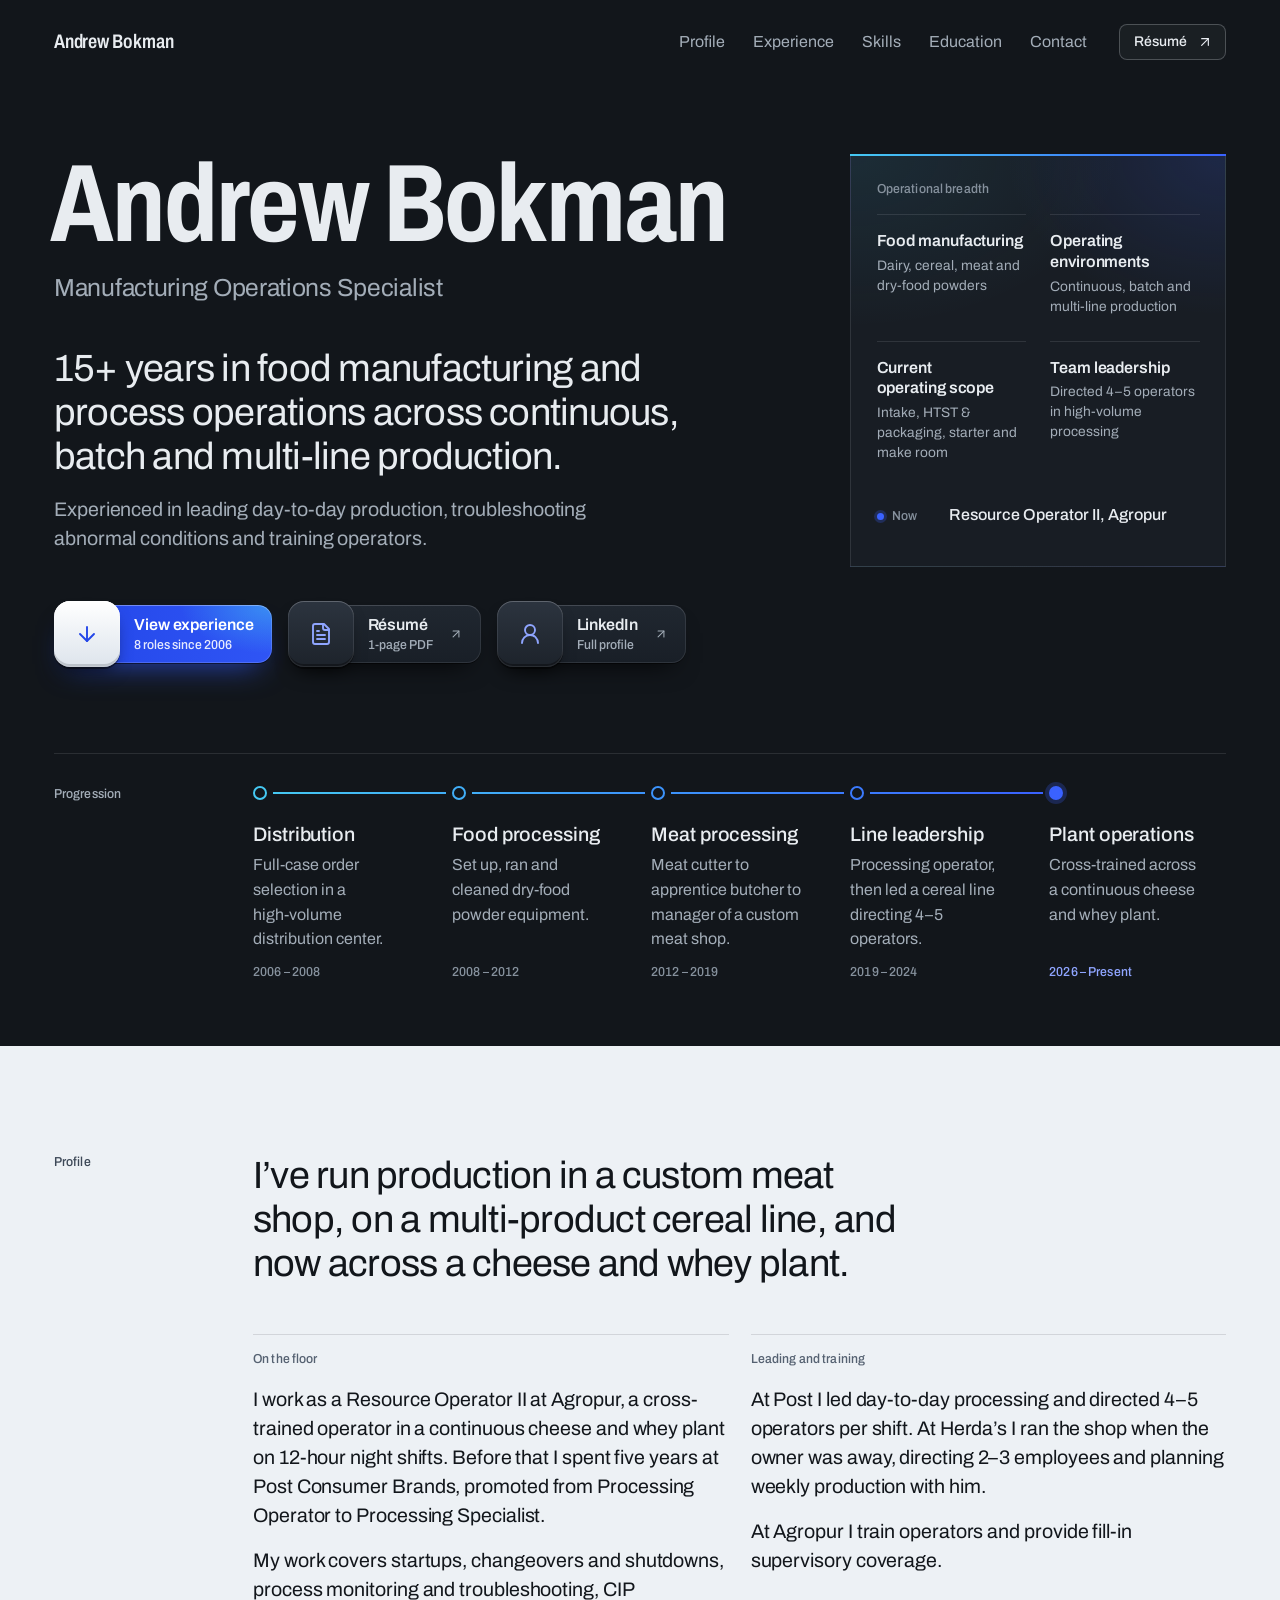
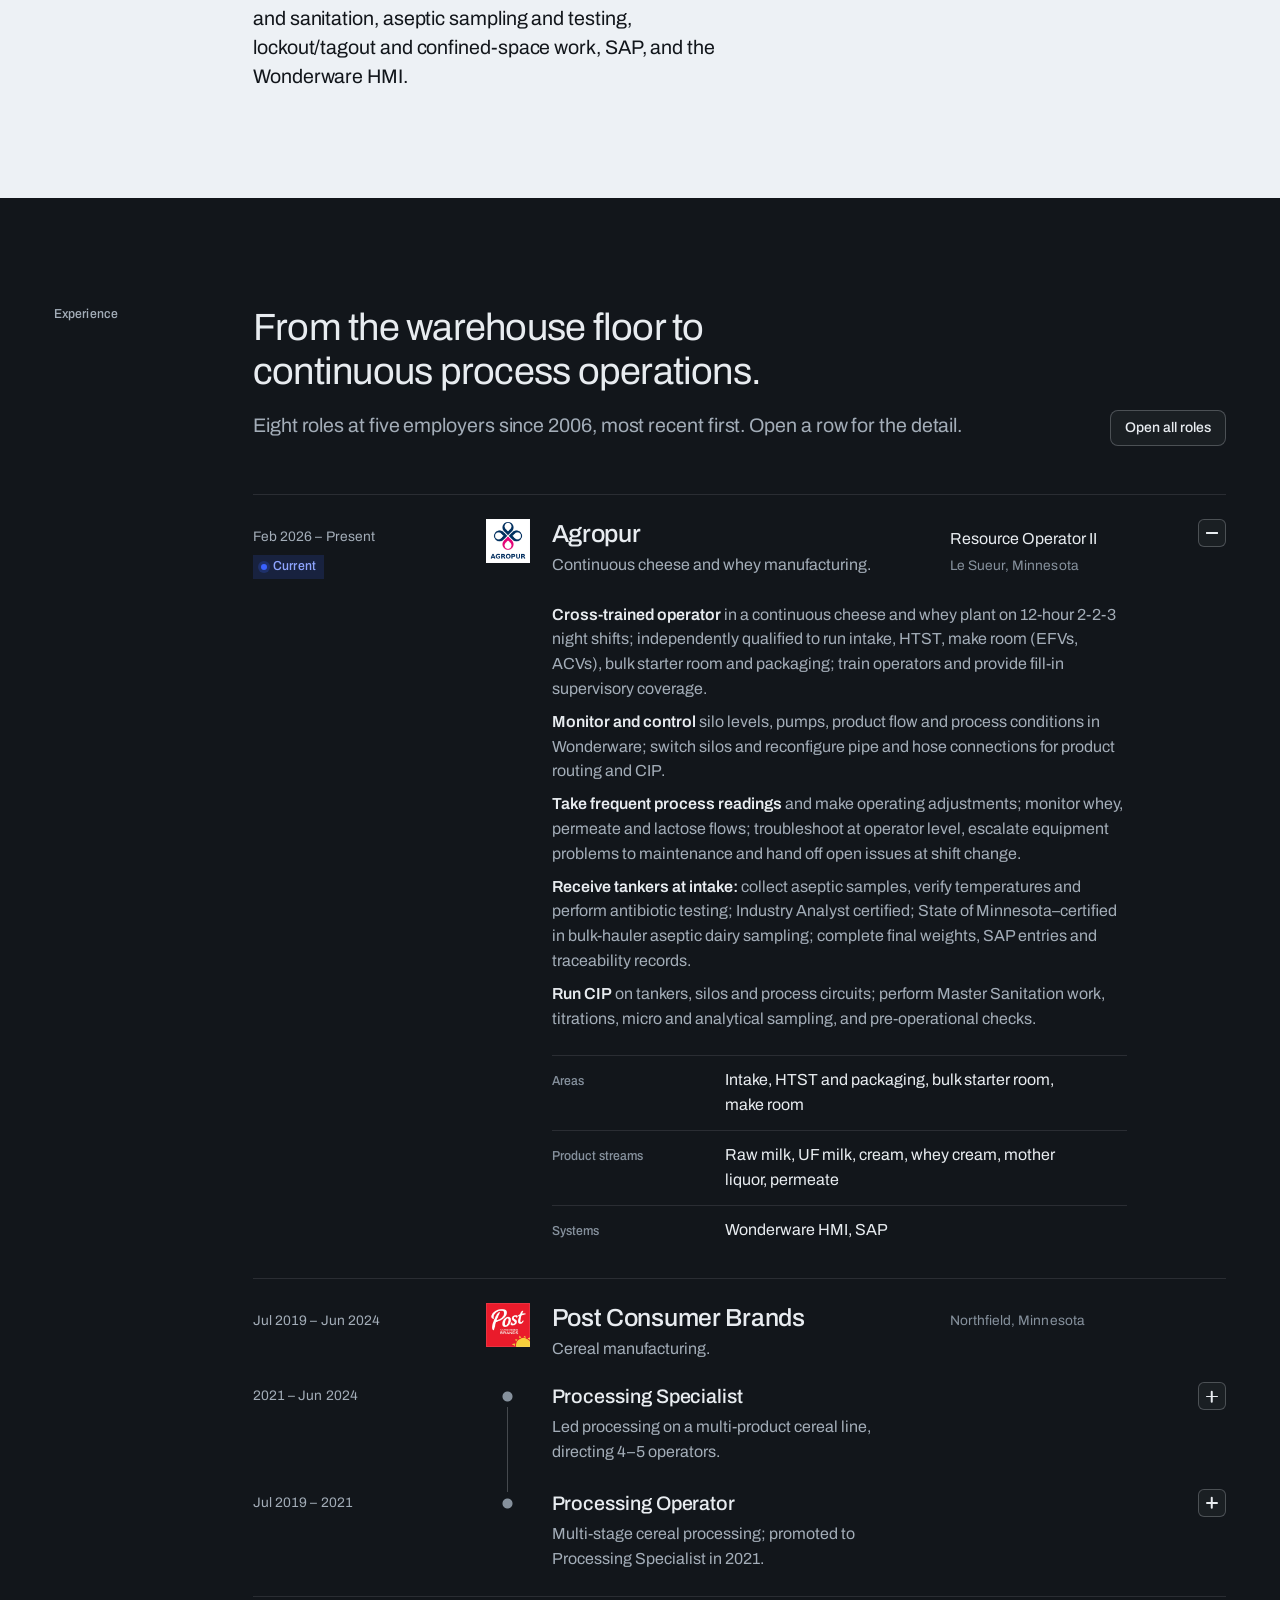
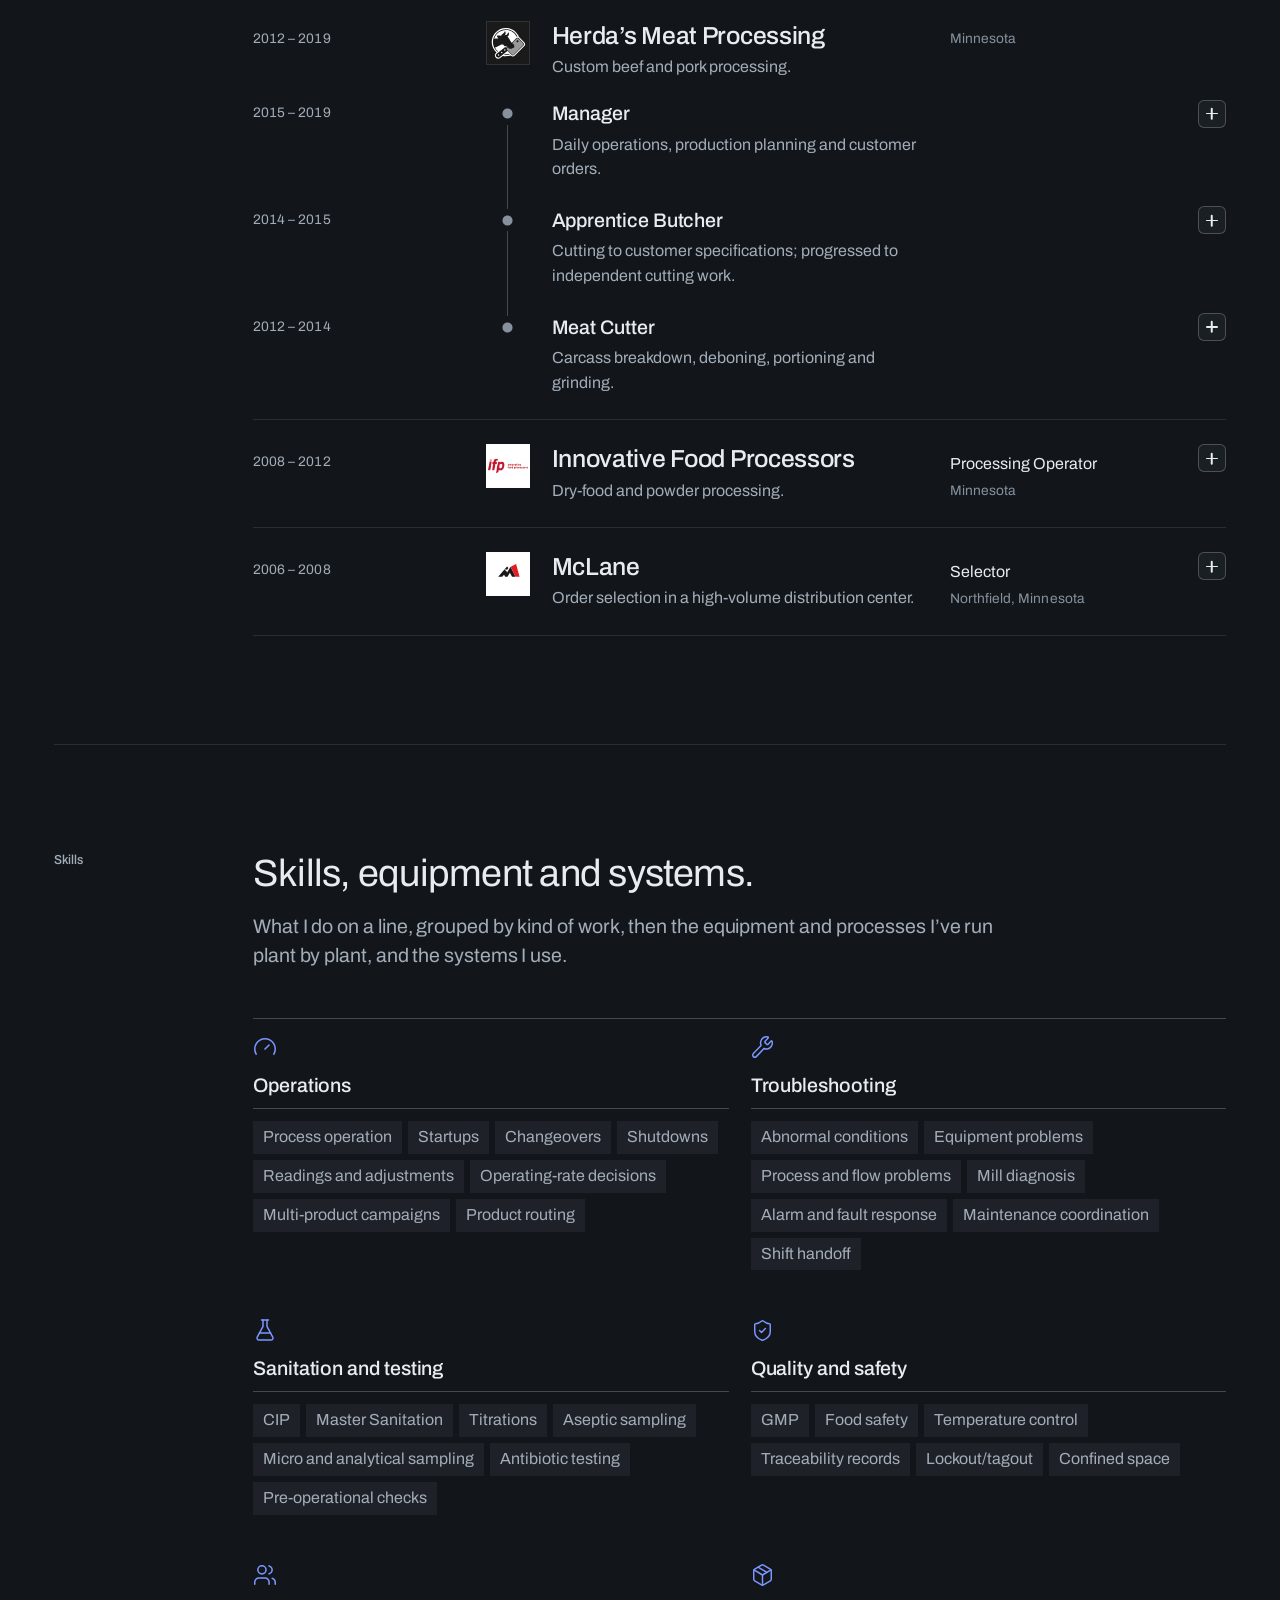
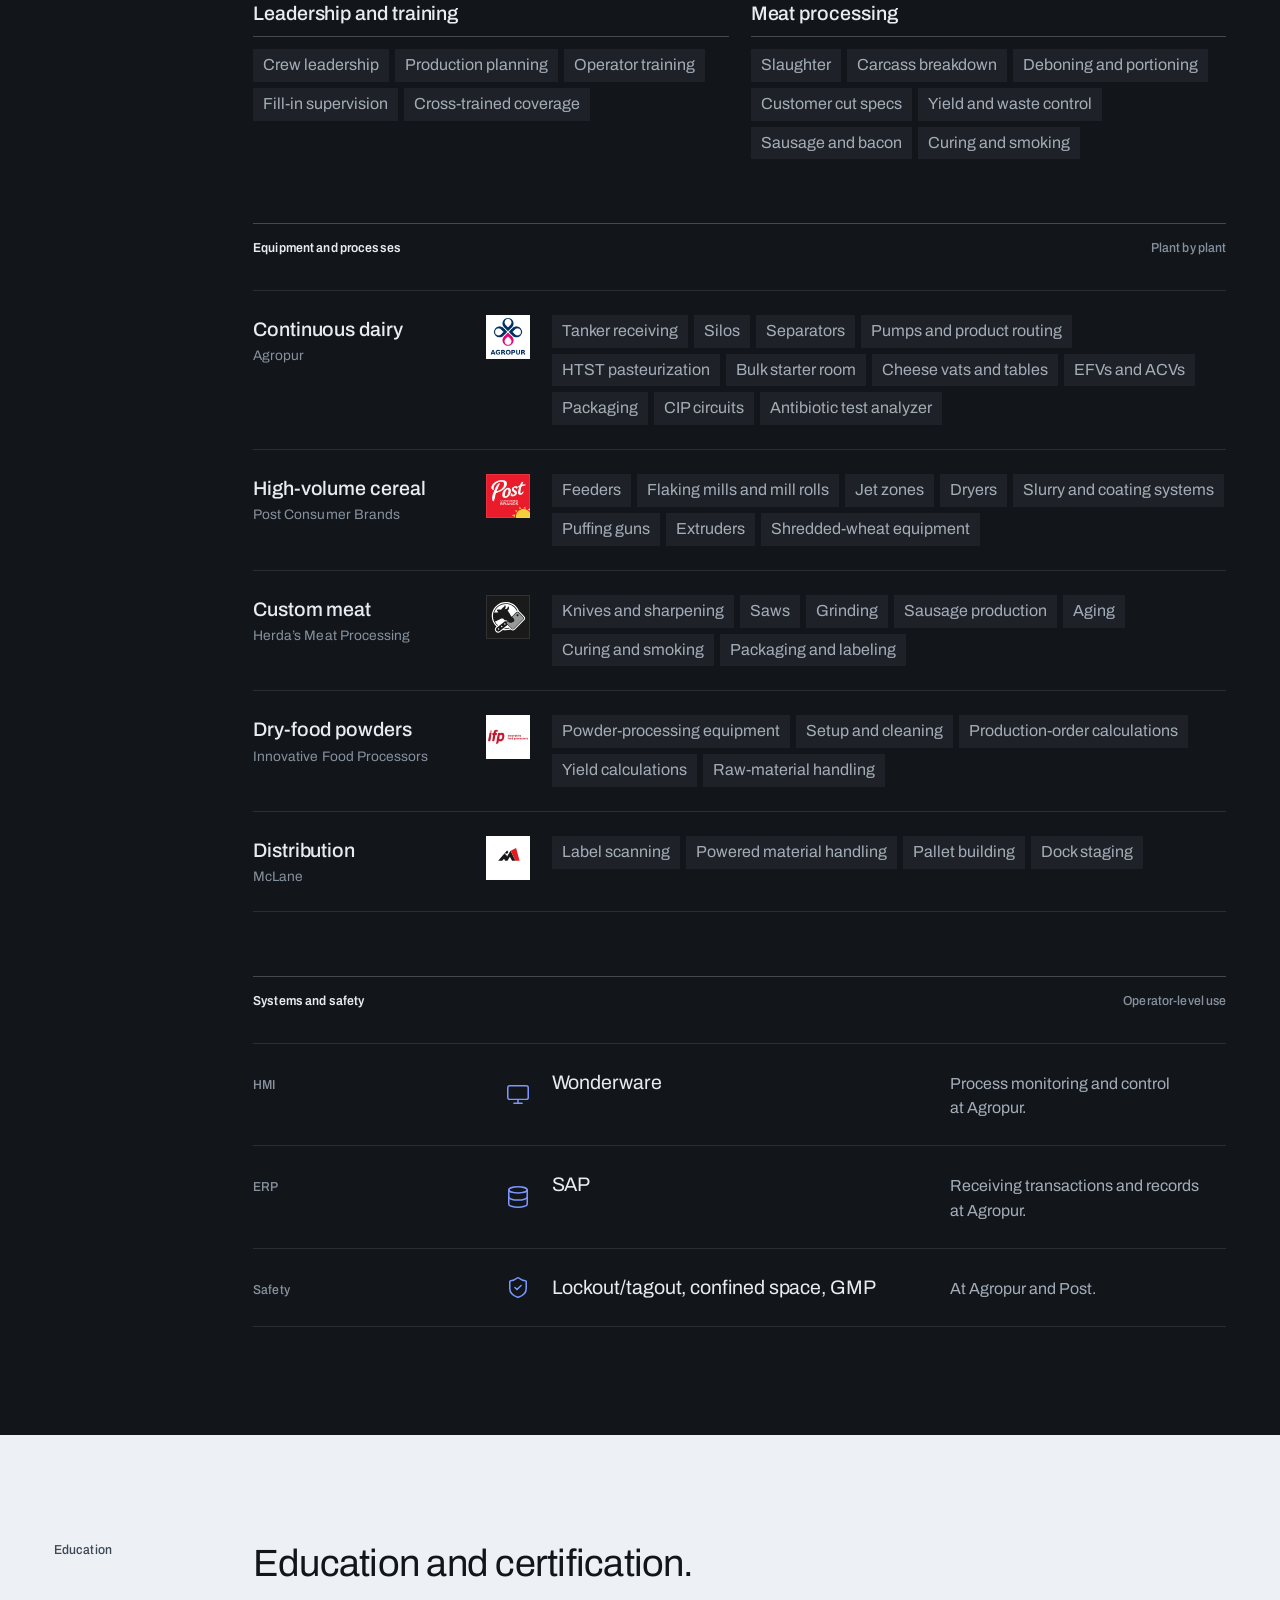
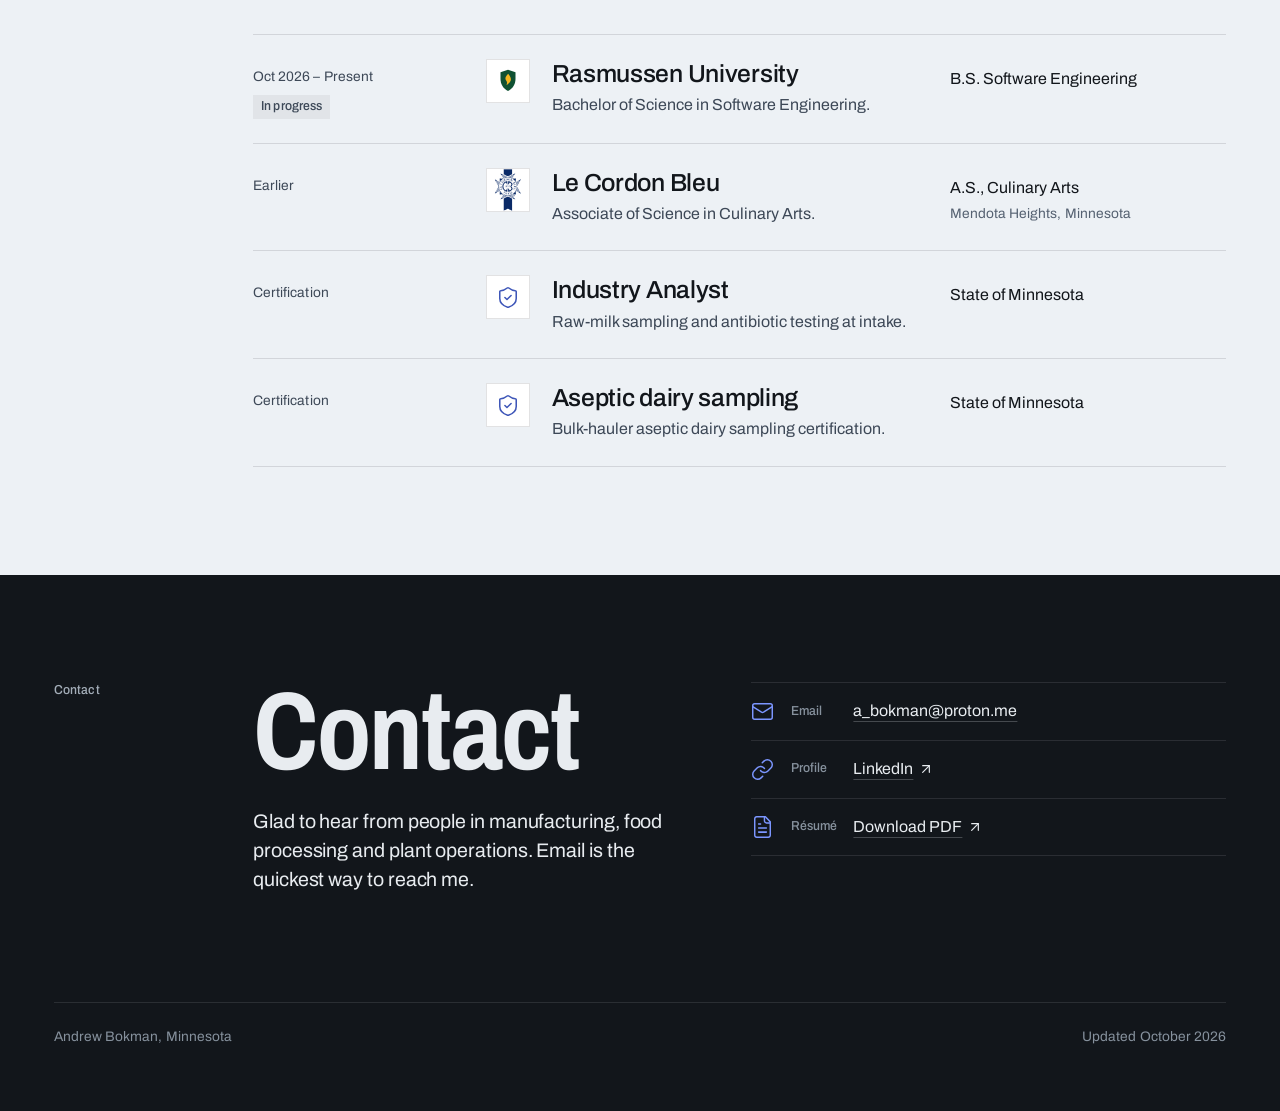
==== commit 6678b334: "Turn the hero buttons into tactile control keys - Each key is a raised cap with an icon that says wh" ====
--- a/site/index.html
+++ b/site/index.html
@@ -46,10 +46,13 @@
 </head>
 <body>
   <!-- Icons (Lucide, ISC licence). Use one with <svg class="i"><use href="#i-out"/></svg>.
-       i-down: goes further down this page. i-out: opens a PDF or another site. -->
+       i-down: goes further down this page. i-out: opens a PDF or another site.
+       i-file and i-profile sit on the key caps and say what the key opens. -->
   <svg width="0" height="0" style="position: absolute" aria-hidden="true" focusable="false">
     <symbol id="i-down" viewBox="0 0 24 24"><path d="M12 5v14"/><path d="m19 12-7 7-7-7"/></symbol>
     <symbol id="i-out" viewBox="0 0 24 24"><path d="M7 7h10v10"/><path d="M7 17 17 7"/></symbol>
+    <symbol id="i-file" viewBox="0 0 24 24"><path d="M15 2H6a2 2 0 0 0-2 2v16a2 2 0 0 0 2 2h12a2 2 0 0 0 2-2V7Z"/><path d="M14 2v4a2 2 0 0 0 2 2h4"/><path d="M10 9H8"/><path d="M16 13H8"/><path d="M16 17H8"/></symbol>
+    <symbol id="i-profile" viewBox="0 0 24 24"><circle cx="12" cy="8" r="5"/><path d="M20 21a8 8 0 0 0-16 0"/></symbol>
   </svg>
 
   <a class="skip-link t-body" href="#main">Skip to content</a>
@@ -89,8 +92,16 @@
     </div>
     <div class="menu__bottom">
       <p class="menu__actions">
-        <a class="btn btn--secondary btn--small" href="assets/Andrew-Bokman-Resume.pdf">Résumé <svg class="i i--out" aria-hidden="true"><use href="#i-out"/></svg></a>
-        <a class="btn btn--secondary btn--small" href="https://www.linkedin.com/in/andrew-bokman-15a90b441/">LinkedIn <svg class="i i--out" aria-hidden="true"><use href="#i-out"/></svg></a>
+        <a class="key" href="assets/Andrew-Bokman-Resume.pdf">
+          <span class="key__cap" aria-hidden="true"><svg class="i"><use href="#i-file"/></svg></span>
+          <span class="key__label"><span class="key__title">Résumé</span><span class="key__meta">1-page PDF</span></span>
+          <svg class="i i--out key__out" aria-hidden="true"><use href="#i-out"/></svg>
+        </a>
+        <a class="key" href="https://www.linkedin.com/in/andrew-bokman-15a90b441/">
+          <span class="key__cap" aria-hidden="true"><svg class="i"><use href="#i-profile"/></svg></span>
+          <span class="key__label"><span class="key__title">LinkedIn</span><span class="key__meta">Full profile</span></span>
+          <svg class="i i--out key__out" aria-hidden="true"><use href="#i-out"/></svg>
+        </a>
       </p>
       <a class="text-link t-meta is-secondary" href="mailto:a_bokman@proton.me">a_bokman@proton.me</a>
     </div>
@@ -108,10 +119,23 @@
               <p class="hero__statement t-statement">15+ years in food manufacturing and process operations across continuous, batch and multi-⁠line production.</p>
               <p class="hero__summary t-body-large is-secondary">Experienced in leading day-to-day production, troubleshooting abnormal conditions and training operators.</p>
             </div>
+            <!-- Control keys: a raised cap that says what the key is, set proud of a bar that
+                 names it. The main action is the lit blue key. -->
             <p class="hero__actions">
-              <a class="btn btn--primary" href="#experience">View experience <svg class="i i--down" aria-hidden="true"><use href="#i-down"/></svg></a>
-              <a class="btn btn--secondary" href="assets/Andrew-Bokman-Resume.pdf">Résumé <svg class="i i--out" aria-hidden="true"><use href="#i-out"/></svg></a>
-              <a class="btn btn--secondary" href="https://www.linkedin.com/in/andrew-bokman-15a90b441/">LinkedIn <svg class="i i--out" aria-hidden="true"><use href="#i-out"/></svg></a>
+              <a class="key key--primary" href="#experience">
+                <span class="key__cap" aria-hidden="true"><svg class="i i--down"><use href="#i-down"/></svg></span>
+                <span class="key__label"><span class="key__title">View experience</span><span class="key__meta">8 roles since 2006</span></span>
+              </a>
+              <a class="key" href="assets/Andrew-Bokman-Resume.pdf">
+                <span class="key__cap" aria-hidden="true"><svg class="i"><use href="#i-file"/></svg></span>
+                <span class="key__label"><span class="key__title">Résumé</span><span class="key__meta">1-page PDF</span></span>
+                <svg class="i i--out key__out" aria-hidden="true"><use href="#i-out"/></svg>
+              </a>
+              <a class="key" href="https://www.linkedin.com/in/andrew-bokman-15a90b441/">
+                <span class="key__cap" aria-hidden="true"><svg class="i"><use href="#i-profile"/></svg></span>
+                <span class="key__label"><span class="key__title">LinkedIn</span><span class="key__meta">Full profile</span></span>
+                <svg class="i i--out key__out" aria-hidden="true"><use href="#i-out"/></svg>
+              </a>
             </p>
           </div>
 
--- a/site/css/site.css
+++ b/site/css/site.css
@@ -367,9 +367,182 @@
 }
 
 /* Buttons --------------------------------------------------------------------
-   Rounded because they can be pressed. One filled button per group for the main
-   action; quiet filled-glass buttons for the actions beside it. The icon names
-   where the button goes: down the page, or out to a PDF or another site. */
+   Rounded because they can be pressed. Two kinds:
+     .key   the hero's control keys (and the menu's): a raised cap that says what
+            the key is, set proud of a bar that names it, pressing down like a real
+            push-button. The main action is the lit blue key.
+     .btn   small quiet controls: the header Résumé, Menu, Close, Open all roles.
+   An arrow icon names where a control goes: down the page, or out to a PDF or
+   another site. */
+
+.key {
+  --key-height: 58px;
+  --key-cap: 66px;
+  --key-overhang: calc((var(--key-cap) - var(--key-height)) / 2);
+  --key-bar: linear-gradient(180deg, #202730, #191f27);
+  --key-edge: rgb(232 236 240 / 0.1);
+  --key-text: var(--steel-50);
+  --key-meta: var(--steel-300);
+  --key-cap-bg: linear-gradient(180deg, #2c343f, #1d232b);
+  --key-cap-ink: var(--flow-300);
+  --key-cap-shine: rgb(255 255 255 / 0.16);
+  --key-cap-lip: rgb(0 0 0 / 0.35);
+  --key-glow: rgb(143 165 255 / 0.7);
+  position: relative;
+  display: inline-flex;
+  gap: 14px;
+  align-items: center;
+  min-height: var(--key-height);
+  margin-block: var(--key-overhang);
+  padding: 0 18px 0 0;
+  border-radius: 14px;
+  background: var(--key-bar);
+  color: var(--key-text);
+  text-align: left;
+  box-shadow:
+    inset 0 0 0 1px var(--key-edge),
+    inset 0 1px 0 rgb(255 255 255 / 0.07),
+    0 1px 0 rgb(0 0 0 / 0.55),
+    0 14px 26px -14px rgb(0 0 0 / 0.85);
+  -webkit-tap-highlight-color: transparent;
+  transition:
+    transform 140ms var(--ease-out),
+    box-shadow 140ms var(--ease-out),
+    filter var(--duration-fast) ease;
+}
+
+/* The cap: a little taller than the bar, so it stands proud of it. A highlight on its
+   top edge and a darker lip on its bottom give it thickness. */
+.key__cap {
+  position: relative;
+  z-index: 1;
+  flex: none;
+  display: grid;
+  place-items: center;
+  width: var(--key-cap);
+  height: var(--key-cap);
+  margin-block: calc(-1 * var(--key-overhang));
+  border-radius: 16px;
+  background: var(--key-cap-bg);
+  color: var(--key-cap-ink);
+  box-shadow:
+    inset 0 0 0 1px var(--key-edge),
+    inset 0 1px 0 var(--key-cap-shine),
+    inset 0 -3px 0 var(--key-cap-lip),
+    0 2px 0 rgb(0 0 0 / 0.4),
+    0 10px 18px -8px rgb(0 0 0 / 0.7);
+  transition:
+    box-shadow 140ms var(--ease-out),
+    filter var(--duration-base) ease;
+}
+
+.key__cap .i {
+  width: 24px;
+  height: 24px;
+  stroke-width: 1.9;
+  transition:
+    transform var(--duration-base) var(--ease-out),
+    filter var(--duration-base) ease;
+}
+
+.key__label {
+  position: relative;
+  z-index: 1;
+  display: grid;
+  gap: 4px;
+  min-width: 0;
+}
+
+.key__title {
+  font-size: 16px;
+  font-weight: var(--weight-semibold);
+  line-height: 1.1;
+  letter-spacing: -0.006em;
+  white-space: nowrap;
+}
+
+.key__meta {
+  color: var(--key-meta);
+  font-size: 13px;
+  font-stretch: var(--stretch-label);
+  font-weight: var(--weight-medium);
+  font-variant-numeric: tabular-nums;
+  line-height: 1.1;
+  white-space: nowrap;
+}
+
+/* The small arrow at the end of a key that leaves the page. */
+.key__out {
+  position: relative;
+  z-index: 1;
+  width: 16px;
+  height: 16px;
+  margin-left: auto;
+  padding-left: 2px;
+  color: var(--key-meta);
+}
+
+/* The lit key: a blue bar with a cyan glint at its far end (the same flow colours as
+   the progression line), and a white cap with a blue glyph. */
+.key--primary {
+  --key-bar:
+    radial-gradient(70% 140% at 100% 0%, rgb(69 200 242 / 0.5), transparent 60%),
+    linear-gradient(90deg, #2346e8, #2f55f5);
+  --key-edge: rgb(255 255 255 / 0.16);
+  --key-text: var(--white);
+  --key-meta: rgb(255 255 255 / 0.88);
+  --key-cap-bg: linear-gradient(180deg, #ffffff, #dde4ec);
+  --key-cap-ink: var(--flow-blue-deep);
+  --key-cap-shine: rgb(255 255 255 / 1);
+  --key-cap-lip: rgb(18 22 27 / 0.16);
+  --key-glow: rgb(35 70 232 / 0.35);
+  box-shadow:
+    inset 0 0 0 1px var(--key-edge),
+    inset 0 1px 0 rgb(255 255 255 / 0.22),
+    0 1px 0 rgb(0 0 0 / 0.5),
+    0 16px 30px -14px rgb(47 85 245 / 0.75);
+}
+
+/* A light sweep across the lit key's bar: once as the page opens, then on hover. */
+.key--primary::before {
+  content: "";
+  position: absolute;
+  inset: 0;
+  border-radius: inherit;
+  background: linear-gradient(105deg, transparent 30%, rgb(255 255 255 / 0.26) 50%, transparent 70%) no-repeat;
+  background-size: 60% 100%;
+  background-position: -120% 0;
+  pointer-events: none;
+}
+
+/* Pressed: the whole key travels down 2px and the cap's lip shortens, like a real
+   push-button. */
+.key:active {
+  transform: translateY(2px);
+  box-shadow:
+    inset 0 0 0 1px var(--key-edge),
+    inset 0 1px 0 rgb(255 255 255 / 0.05),
+    0 0 0 rgb(0 0 0 / 0.55),
+    0 6px 14px -10px rgb(0 0 0 / 0.85);
+}
+
+.key:active .key__cap {
+  box-shadow:
+    inset 0 0 0 1px var(--key-edge),
+    inset 0 1px 0 var(--key-cap-shine),
+    inset 0 -1px 0 var(--key-cap-lip),
+    0 1px 0 rgb(0 0 0 / 0.4),
+    0 4px 10px -6px rgb(0 0 0 / 0.7);
+}
+
+.key:active .key__cap .i {
+  filter: drop-shadow(0 0 6px var(--key-glow));
+}
+
+.key:focus-visible {
+  outline-offset: 5px;
+}
+
 .btn {
   display: inline-flex;
   gap: 10px;
@@ -402,11 +575,6 @@
   transform: scale(0.98);
 }
 
-.btn--primary {
-  background: var(--color-bg-inverse);
-  color: var(--color-text-inverse);
-}
-
 .btn--secondary {
   background: var(--color-bg-control);
   border-color: var(--color-border-strong);
@@ -444,21 +612,33 @@
     text-decoration-color: var(--color-border-accent);
   }
 
-  .btn--primary:hover {
-    background: var(--color-bg-inverse-hover);
-  }
-
   .btn--secondary:hover {
     background: var(--color-bg-control-hover);
     border-color: var(--color-border-ink);
   }
 
+  /* Keys rise a pixel and their cap lights up. */
+  .key:hover {
+    filter: brightness(1.08);
+    transform: translateY(-1px);
+  }
+
+  .key:hover:active {
+    transform: translateY(2px);
+  }
+
+  .key:hover .key__cap .i {
+    filter: drop-shadow(0 0 8px var(--key-glow));
+  }
+
   .btn:hover .i--down,
+  .key:hover .i--down,
   .text-link:hover .i--down {
-    transform: translateY(2px);
+    transform: translateY(3px);
   }
 
   .btn:hover .i--out,
+  .key:hover .i--out,
   .text-link:hover .i--out {
     transform: translate(2px, -2px);
   }
@@ -723,8 +903,17 @@
 }
 
 .menu__actions {
-  display: flex;
+  display: grid;
+  grid-template-columns: repeat(2, minmax(0, 1fr));
   gap: var(--spacing-sm);
+  justify-self: stretch;
+}
+
+.menu__actions .key {
+  --key-height: 54px;
+  --key-cap: 60px;
+  gap: 12px;
+  padding-right: 14px;
 }
 
 /* Hero -------------------------------------------------------------------- */
@@ -793,24 +982,28 @@
 .hero__actions {
   display: flex;
   flex-wrap: wrap;
-  gap: var(--spacing-sm);
+  gap: var(--spacing-xs) var(--spacing-md);
   align-items: center;
 }
 
-/* On a phone the main button takes the full width and the two others split the row
-   below it evenly, so all three edges line up with the text above. */
+/* On a phone the main key takes the full width and the two others split the row
+   below it evenly, so all three edges line up with the text above. The keys are a
+   little smaller so two fit side by side. */
 @container hero-text (max-width: 479px) {
   .hero__actions {
     display: grid;
     grid-template-columns: repeat(2, minmax(0, 1fr));
-  }
-
-  .hero__actions .btn {
-    min-height: 48px;
-    padding-inline: var(--spacing-md);
-  }
-
-  .hero__actions .btn--primary {
+    gap: var(--spacing-xs) var(--spacing-sm);
+  }
+
+  .hero__actions .key {
+    --key-height: 54px;
+    --key-cap: 60px;
+    gap: 12px;
+    padding-right: 14px;
+  }
+
+  .hero__actions .key--primary {
     grid-column: 1 / -1;
   }
 }
@@ -1976,8 +2169,9 @@
      2. The flow: when the progression comes into view (after the opening, on a wide
         screen), the line fills stage by stage from 2006 to today, each ring lights
         as the flow reaches it, and the current stage starts its slow pulse.
-   Everything else moves only in answer to a tap or a pointer: buttons press,
-   icons nudge, a role opens, the menu opens.
+   Everything else moves only in answer to a tap or a pointer: keys press down and
+   light their cap, icons nudge, a role opens, the menu opens. The one exception is
+   a single light sweep across the main key at the end of the opening.
    All of it is skipped when the device asks for reduced motion, and none of it
    hides content: without JavaScript the line is simply drawn in full. */
 
@@ -2025,6 +2219,27 @@
     from {
       opacity: 0;
       transform: translateY(-6px);
+    }
+  }
+
+  /* Two names for one sweep, so the hover sweep can restart after the opening one. */
+  @keyframes sheen {
+    from { background-position: -120% 0; }
+    to { background-position: 220% 0; }
+  }
+
+  @keyframes sheen-again {
+    from { background-position: -120% 0; }
+    to { background-position: 220% 0; }
+  }
+
+  .key--primary::before {
+    animation: sheen 1200ms var(--ease-in-out) 1000ms both;
+  }
+
+  @media (hover: hover) and (pointer: fine) {
+    .key--primary:hover::before {
+      animation: sheen-again 900ms var(--ease-in-out) both;
     }
   }
 
